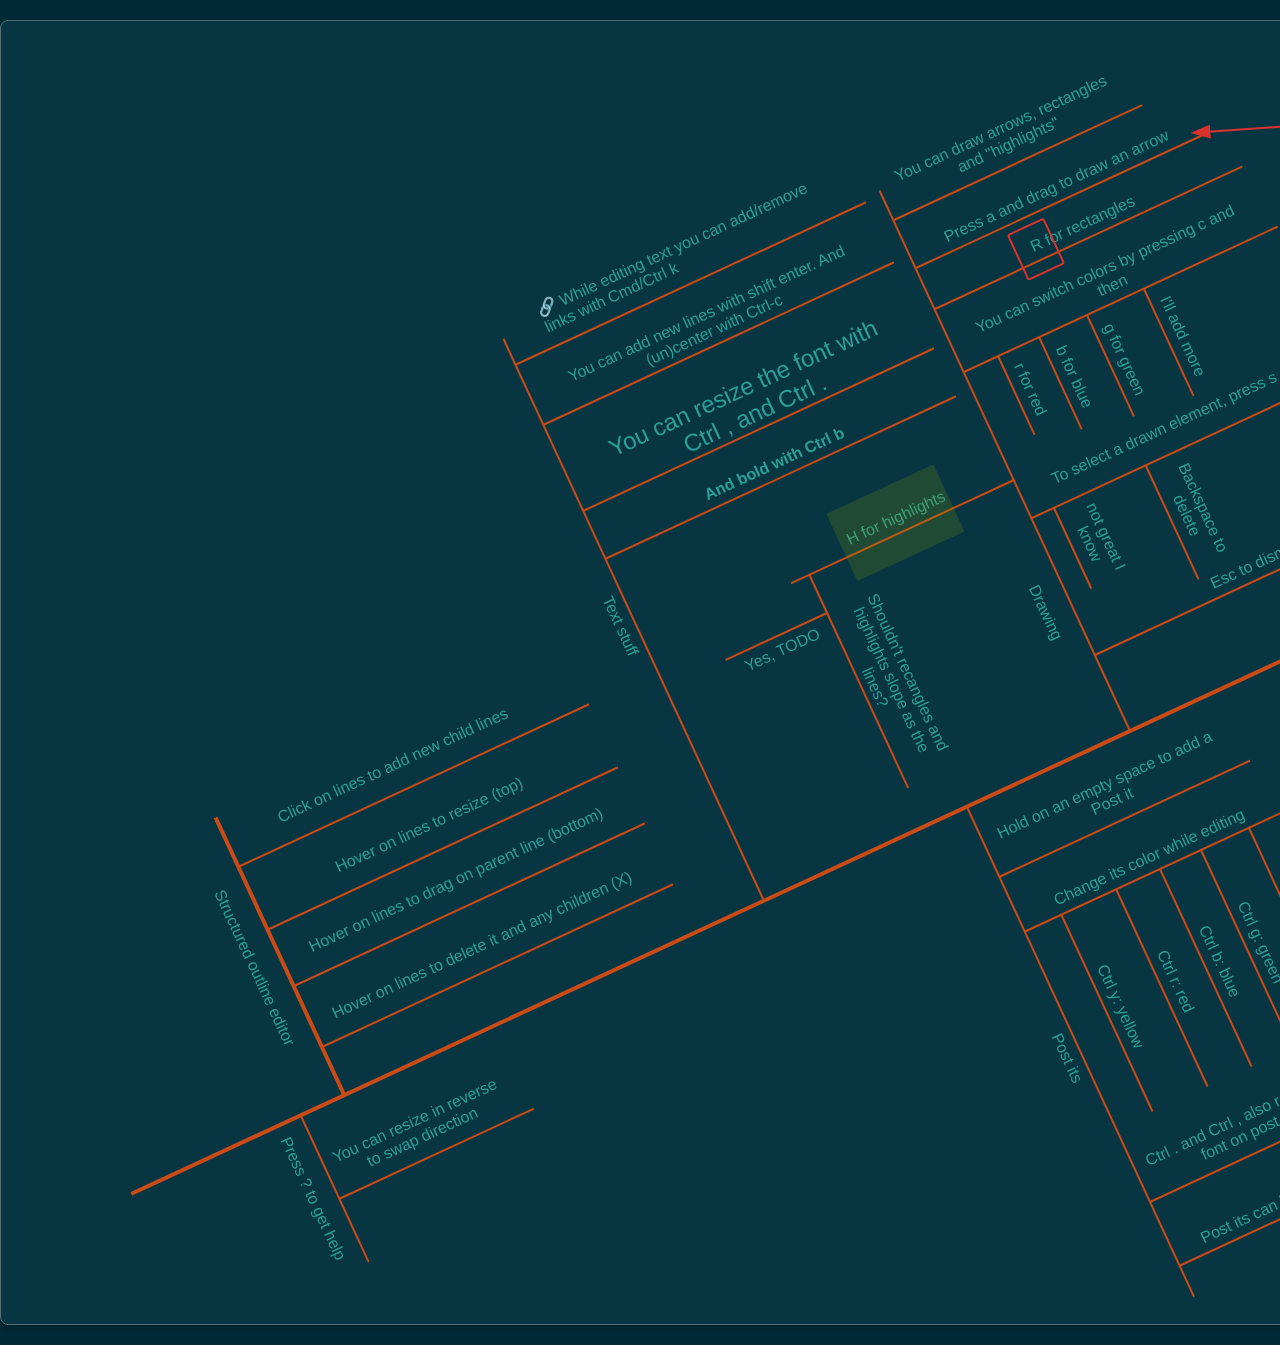
==== media/pinta-example-dark.html @ 70752588 "Fix export hopefully" ====
<!doctype html>
<html lang="en">
  <head>
    <meta charset="UTF-8" />
    <meta name="viewport" content="width=device-width, initial-scale=1.0" />
    <title>Pinta Diagram Export</title>
    <style>
      /* Embedded CSS from style.css */
      :root {
        --base03: #002b36;
        --base02: #073642;
        --base01: #586e75;
        --base00: #657b83;
        --base0: #839496;
        --base1: #93a1a1;

        --yellow: #b58900;
        --orange: #cb4b16;
        --red: #dc322f;
        --magenta: #d33682;
        --violet: #6c71c4;
        --blue: #268bd2;
        --cyan: #2aa198;
        --green: #859900;

        --postit-white-bg: #fdf6e3;
        --postit-white-text: #586e75;
        --postit-transp-bg: #99999922;
        --theme-main-background: var(--base03);
        --theme-editor-background: var(--base02);
        --theme-primary-text: var(--base1);
        --theme-secondary-text: var(--base01);
        --theme-border-color: var(--base01);

        --theme-schema-line-color: var(--orange);
        --theme-schema-text-color: var(--cyan);

        --theme-modal-background: var(--base02);
        --theme-modal-overlay-bg: rgba(0, 0, 0, 0.75);
        --theme-modal-text-primary: var(--base1);
        --theme-modal-text-secondary: var(--base0);
        --theme-modal-button-confirm-bg: var(--red);
        --theme-modal-button-confirm-text: var(--base03);
        --theme-modal-button-cancel-bg: var(--base01);
        --theme-modal-button-cancel-text: var(--base03);
        --theme-modal-button-cancel-hover-bg: var(--base00);

        --theme-postit-yellow-text: var(--base03);
        --theme-postit-red-text: var(--base03);
        --theme-postit-green-text: var(--base03);
        --theme-postit-blue-text: var(--base03);
        --theme-postit-white-text: var(--postit-white-text);
        --theme-postit-transp-text: var(--yellow);

        --theme-postit-yellow-drag-handle: var(--base02);
        --theme-postit-red-drag-handle: var(--base03);
        --theme-postit-green-drag-handle: var(--base02);
        --theme-postit-blue-drag-handle: var(--base03);
        --theme-postit-white-drag-handle: var(--base01);
      }

      body.light-theme {
        --theme-main-background: #999;
        --theme-editor-background: #aaa;
        --theme-primary-text: #1c1c1c;
        --theme-secondary-text: #4a4a4a;
        --theme-border-color: #c0c0c0;

        --theme-schema-line-color: #333;
        --theme-schema-text-color: #333;

        --theme-modal-background: #ffffff;
        --theme-modal-overlay-bg: rgba(50, 50, 50, 0.6);
        --theme-modal-text-primary: #1c1c1c;
        --theme-modal-text-secondary: #4a4a4a;

        --theme-modal-button-confirm-text: #ffffff;
        --theme-modal-button-cancel-bg: #e0e0e0;
        --theme-modal-button-cancel-text: #1c1c1c;
        --theme-modal-button-cancel-hover-bg: #d0d0d0;

        --theme-postit-yellow-text: #1c1c1c;
        --theme-postit-red-text: #ffffff;
        --theme-postit-green-text: #1c1c1c;
        --theme-postit-blue-text: #ffffff;
        --theme-postit-white-text: #1c1c1c;
        --theme-postit-transp-text: #1c1c1c;

        --theme-postit-yellow-drag-handle: var(--base01);
        --theme-postit-red-drag-handle: var(--postit-white-bg);
        --theme-postit-green-drag-handle: var(--base01);
        --theme-postit-blue-drag-handle: var(--postit-white-bg);
        --theme-postit-white-drag-handle: var(--base01);
      }

      body {
        margin: 0;
        font-family:
          "Inter",
          -apple-system,
          BlinkMacSystemFont,
          "Segoe UI",
          Roboto,
          Helvetica,
          Arial,
          sans-serif;
        background-color: var(--theme-main-background);
        color: var(--theme-primary-text);
        display: flex;
        flex-direction: column;
        justify-content: center;
        align-items: center;
        min-height: 100vh;

        user-select: none;
        -webkit-user-select: none;
        -moz-user-select: none;
        -ms-user-select: none;
      }

      #editor-container {
        aspect-ratio: 4 / 3;
        width: 98vw;
        max-height: 98vh;
        margin: auto;
        background-color: var(--theme-editor-background);
        border: 1px solid var(--theme-border-color);
        box-shadow: 0 4px 6px rgba(0, 0, 0, 0.2);
        position: relative;
        overflow: hidden;
        border-radius: 0.5rem;
      }
      #drawingCanvas {
        position: absolute;
        top: 0;
        left: 0;
        width: 100%;
        height: 100%;
        z-index: 100;
        pointer-events: none;
      }

      #drawingCanvas > * {
        pointer-events: all;
      }

      .line-element-group {
        position: absolute;
        transform-origin: 0 0;
        z-index: 10;
      }
      .line-visual {
        width: 100%;
        background-color: var(--theme-schema-line-color);
        position: absolute;
        top: 50%;
        transform: translateY(-50%);
        cursor: crosshair;
        border-radius: 2px;
        background-clip: padding-box;
        border-top: 0.5em solid transparent;
        border-bottom: 0.5em solid transparent;
      }
      .line-text {
        position: absolute;
        white-space: pre-wrap;
        color: var(--theme-schema-text-color);
        font-size: 16px;
        padding: 1px 2px;
        background-color: transparent;
        border: none;
        user-select: none;

        min-width: 10px;
        text-align: center;
      }
      .line-text[contenteditable="true"] {
        background-color: var(--theme-editor-background);
        border: 1px dashed var(--blue);
        color: var(--theme-primary-text);
        user-select: text;
        cursor: auto;
        outline: none;
      }

      .handle {
        position: absolute;
        width: 10px;
        height: 10px;
        border-radius: 50%;
        z-index: 15;
        display: none;
      }
      .resize-handle {
        background-color: var(--blue);
        cursor: ns-resize;
        left: 100%;
        top: 50%;
        transform: translate(-50%, -50%);
      }
      .root-drag-handle {
        background-color: var(--red);
        cursor: ew-resize;
        left: 0%;
        top: 50%;
        transform: translate(-50%, -50%);
      }
      .delete-handle {
        color: var(--red);
        background-color: transparent;
        font-size: 14px;
        line-height: 10px;
        text-align: center;
        font-family: monospace;
        font-weight: bold;
        cursor: pointer;
        left: 30%;
        top: 0px;
        width: auto;
        height: auto;
        padding: 0 2px;
        border-radius: 0;
        z-index: 100;
      }
      .line-element-group:hover .handle {
        display: flex;
        justify-content: center;
        align-items: center;
      }
      .handle.dragging {
        display: flex !important;
      }
      .resize-handle.dragging {
        background-color: #1a6a9e;
      }
      .root-drag-handle.dragging {
        background-color: #a71e1c;
      }
      .delete-handle:hover {
        color: #a71e1c;
      }

      .post-it {
        position: absolute;
        z-index: 500;
        padding: 20px 8px 8px 8px;
        border-radius: 3px;
        box-shadow: 2px 2px 5px rgba(0, 0, 0, 0.3);
        min-width: 100px;
        min-height: 50px;
        font-family: "Inter", sans-serif;
        font-size: 11px;
        color: var(--base1);
        word-wrap: break-word;
        overflow: hidden;
        cursor: default;
        touch-action: none;
        box-sizing: border-box;
        outline: none;
        display: flex;
        flex-direction: column;
      }
      .postit-drag-handle {
        position: absolute;
        top: 0px;
        left: 0px;
        width: calc(100% - 20px);
        height: 18px;
        cursor: grab;
        display: flex;
        align-items: center;
        padding-left: 5px;
        box-sizing: border-box;
        z-index: 502;
        font-size: 10px;
        color: var(--base00);
      }
      .postit-drag-handle:active {
        cursor: grabbing;
      }
      .postit-delete-button {
        position: absolute;
        top: 1px;
        right: 1px;
        width: 16px;
        height: 16px;
        line-height: 16px;
        font-size: 12px;
        z-index: 503;
        border-radius: 3px;
        background: rgba(0, 0, 0, 0);
        color: var(--red);
        border: none;
        cursor: pointer;
        text-align: center;
        opacity: 0.7;
      }
      .post-it:hover .postit-delete-button {
        opacity: 1;
      }
      .postit-delete-button:hover {
        background-color: rgba(220, 50, 50, 0.3);
      }
      .postit-content-area {
        flex-grow: 1;
        outline: none;
        cursor: text;
        white-space: pre-wrap;
        word-wrap: break-word;
        padding: 2px;
        overflow-y: auto;
        color: inherit;
      }
      .postit-content-area[contenteditable="true"] {
        border: none;
      }
      .postit-content-area a {
        color: var(--blue);
        text-decoration: underline;
      }
      .postit-content-area a:hover {
        color: var(--cyan);
      }
      .postit-color-yellow {
        background-color: var(--yellow);
        color: var(--base03);
      }
      .postit-color-red {
        background-color: var(--red);
        color: var(--base03);
      }
      .postit-color-green {
        background-color: var(--green);
        color: var(--base03);
      }
      .postit-color-blue {
        background-color: var(--blue);
        color: var(--base03);
      }
      .postit-color-white {
        background-color: var(--postit-white-bg);
        color: #333;
      }

      .postit-color-transp {
        background-color: var(--postit-transp-bg);
        backdrop-filter: blur(5px);
        color: var(--theme-postit-transp-text);
      }

      .postit-color-yellow .postit-drag-handle {
        color: var(--base02);
      }
      .postit-color-red .postit-drag-handle {
        color: var(--base03);
      }
      .postit-color-green .postit-drag-handle {
        color: var(--base02);
      }
      .postit-color-blue .postit-drag-handle {
        color: var(--base03);
      }
      .postit-color-white .postit-drag-handle {
        color: var(--base01);
      }

      .modal-overlay {
        position: fixed;
        top: 0;
        left: 0;
        width: 100%;
        height: 100%;
        background-color: var(--theme-modal-overlay-bg);
        display: none;
        justify-content: center;
        align-items: center;
        z-index: 1000;
      }
      .modal-content {
        background-color: var(--theme-modal-background);
        color: var(--theme-modal-text-secondary);
        padding: 25px;
        border-radius: 8px;
        border: 1px solid var(--theme-border-color);
        box-shadow: 0 5px 15px rgba(0, 0, 0, 0.5);
        width: 90%;
        max-width: 400px;
        text-align: center;
      }
      .modal-content h3 {
        margin-top: 0;
        font-size: 1.25rem;
        color: var(--theme-modal-text-primary);
      }
      .modal-content p {
        margin-bottom: 20px;
        color: var(--base0);
        font-size: 0.9rem;
      }
      .modal-buttons button {
        padding: 10px 15px;
        margin: 0 10px;
        border: none;
        border-radius: 5px;
        cursor: pointer;
        font-weight: 500;
      }
      .modal-confirm-button {
        background-color: var(--theme-modal-button-confirm-bg);
        color: var(--theme-modal-button-confirm-text);
      }
      .modal-confirm-button:hover {
        background-color: #a71e1c;
      }
      .modal-cancel-button {
        background-color: var(--theme-modal-button-cancel-bg);
        color: var(--theme-modal-button-cancel-text);
      }
      .modal-cancel-button:hover {
        background-color: var(--theme-modal-button-cancel-bg);
        color: var(--theme-modal-button-cancel-text);
      }

      @media print {
        body {
          background-color: white !important;
          color: black !important;
          padding-top: 0 !important;
        }
        #editor-container {
          width: 100% !important;
          height: auto !important;
          min-height: initial !important;
          border: none !important;
          box-shadow: none !important;
          background-color: white !important;
          overflow: visible !important;
        }
        .line-visual {
          background-color: black !important;
          -webkit-print-color-adjust: exact !important;
          color-adjust: exact !important;
        }
        .line-text {
          color: black !important;
          background-color: transparent !important;
          border: none !important;
          padding: 0 !important;
        }
        .handle,
        .delete-handle,
        .resize-handle,
        .root-drag-handle {
          display: none !important;
        }
        .modal-overlay {
          display: none !important;
        }

        #drawingCanvas * {
          stroke: black !important;
          fill-opacity: 0 !important;
          fill: none !important;
        }
        #drawingCanvas line[marker-end] {
          marker-end: url(#arrowhead-print) !important;
        }
        #drawingCanvas rect[fill]:not([fill="none"]) {
          fill: black !important;
          fill-opacity: 0.2 !important;
          -webkit-print-color-adjust: exact !important;
          color-adjust: exact !important;
        }

        .post-it {
          background-color: white !important;
          color: black !important;
          border: 1px solid #ccc !important;
          box-shadow: 2px 2px 5px grey !important;
          -webkit-print-color-adjust: exact !important;
          color-adjust: exact !important;
        }
        .postit-drag-handle,
        .postit-delete-button {
          display: none !important;
        }
        .postit-content-area[contenteditable="true"] {
          border: none;
        }
        .postit-content-area a {
          color: #0000ee !important;
          text-decoration: underline !important;
        }
      }

      #helpModalContent {
        text-align: left;
        max-height: 80vh;
        overflow-y: auto;
        padding-bottom: 60px;
        min-width: 80vw !important;
      }

      .help-sections-container {
        display: flex;
        flex-wrap: wrap;
        gap: 15px;
      }

      .help-section {
        flex: 1 1 300px;
      }

      .help-section h4 {
        margin-top: 0;
        margin-bottom: 0.5em;
      }

      .help-section ul {
        padding-left: 20px;
        margin-top: 0.25em;
        list-style-type: disc;
      }

      .help-section ul ul {
        list-style-type: circle;
        margin-top: 0.25em;
      }

      .help-section li {
        margin-bottom: 0.3em;
      }

      .help-section code {
        background-color: var(--theme-editor-background);
        padding: 0.1em 0.4em;
        border-radius: 3px;
        font-family: monospace;
        color: var(--theme-schema-text-color);
      }

      .modal-close-button {
        position: absolute;
        top: 10px;
        right: 15px;
        background: none;
        border: none;
        font-size: 1.8rem;
        color: var(--theme-secondary-text);
        cursor: pointer;
        padding: 5px;
        line-height: 1;
        z-index: 10;
      }

      .modal-close-button:hover {
        color: var(--theme-primary-text);
      }

      #helpModal .modal-buttons {
        position: absolute;
        bottom: 15px;
        left: 0;
        right: 0;
        padding-top: 15px;
        background-color: var(--theme-modal-background);
        border-top: 1px solid var(--theme-border-color);
      }

      /* Additional styles for static export if needed */
      body {
        margin: 0;
        font-family:
          "Inter",
          -apple-system,
          BlinkMacSystemFont,
          "Segoe UI",
          Roboto,
          Helvetica,
          Arial,
          sans-serif;
        background-color: var(--theme-main-background);
        color: var(--theme-primary-text);
        display: flex;
        justify-content: center;
        align-items: center;
        min-height: 100vh;
      }
      .postit-content-area a {
        color: var(--blue);
        text-decoration: underline;
      }
      .postit-content-area a:hover {
        color: var(--cyan);
      }
    </style>
  </head>
  <body class="">
    <div
      id="editor-container-export"
      style="
        position: relative;
        width: 2510.796875px;
        height: 1303.4375px;
        background-color: var(--theme-editor-background);
        border: 1px solid var(--theme-border-color);
        box-shadow: 0 4px 6px rgba(0, 0, 0, 0.2);
        overflow: hidden;
        border-radius: 0.5rem;
        margin: 20px auto; /* Center it on the page */
      "
    >
      <div
        class="line-element-group"
        style="
          left: 130.344px;
          top: 1173.09px;
          width: 2479.98px;
          transform: rotate(-24.864deg) scaleX(1);
          transform-origin: 0px 0px;
        "
      >
        <div
          class="line-visual"
          style="height: 4px; background-color: var(--theme-schema-line-color)"
        ></div>
        <div
          class="line-text"
          style="
            white-space: normal;
            max-width: 400px;
            width: 400px;
            left: 64.4818%;
            top: -29.4998px;
            transform: translateX(-50%) translateY(-50%) scaleX(1) rotate(0deg);
            font-size: 54px;
            font-weight: normal;
            text-align: center;
          "
        >
          Pinta 🪮
        </div>
      </div>
      <div
        class="line-element-group"
        style="
          left: 343.135px;
          top: 1074.48px;
          width: 306.246px;
          transform: rotate(-114.864deg) scaleX(1);
          transform-origin: 0px 0px;
        "
      >
        <div
          class="line-visual"
          style="
            height: 3.71852px;
            background-color: var(--theme-schema-line-color);
          "
        ></div>
        <div
          class="line-text"
          style="
            white-space: normal;
            max-width: 260.309px;
            width: 260.309px;
            left: 50%;
            top: -27.8889px;
            transform: translateX(-50%) translateY(-50%) scaleX(1)
              rotate(180deg);
            font-size: 16px;
            font-weight: normal;
            text-align: center;
          "
        >
          Structured outline editor
        </div>
      </div>
      <div
        class="line-element-group"
        style="
          left: 237.348px;
          top: 846.206px;
          width: 387.497px;
          transform: rotate(-24.864deg) scaleX(1);
          transform-origin: 0px 0px;
        "
      >
        <div
          class="line-visual"
          style="height: 2px; background-color: var(--theme-schema-line-color)"
        ></div>
        <div
          class="line-text"
          style="
            white-space: normal;
            max-width: 329.373px;
            width: 329.373px;
            left: 47.3003%;
            top: -27.1195px;
            transform: translateX(-50%) translateY(-50%) scaleX(1) rotate(0deg);
            font-size: 16px;
            font-weight: normal;
            text-align: center;
          "
        >
          Click on lines to add new child lines
        </div>
      </div>
      <div
        class="line-element-group"
        style="
          left: 266.265px;
          top: 908.606px;
          width: 387.497px;
          transform: rotate(-24.864deg) scaleX(1);
          transform-origin: 0px 0px;
        "
      >
        <div
          class="line-visual"
          style="height: 2px; background-color: var(--theme-schema-line-color)"
        ></div>
        <div
          class="line-text"
          style="
            white-space: normal;
            max-width: 329.373px;
            width: 329.373px;
            left: 49.3613%;
            top: -27.246px;
            transform: translateX(-50%) translateY(-50%) scaleX(1) rotate(0deg);
            font-size: 16px;
            font-weight: normal;
            text-align: center;
          "
        >
          Hover on lines to resize (top)
        </div>
      </div>
      <div
        class="line-element-group"
        style="
          left: 292.597px;
          top: 965.426px;
          width: 387.497px;
          transform: rotate(-24.864deg) scaleX(1);
          transform-origin: 0px 0px;
        "
      >
        <div
          class="line-visual"
          style="height: 2px; background-color: var(--theme-schema-line-color)"
        ></div>
        <div
          class="line-text"
          style="
            white-space: normal;
            max-width: 329.373px;
            width: 329.373px;
            left: 49.4417%;
            top: -28.3458px;
            transform: translateX(-50%) translateY(-50%) scaleX(1) rotate(0deg);
            font-size: 16px;
            font-weight: normal;
            text-align: center;
          "
        >
          Hover on lines to drag on parent line (bottom)
        </div>
      </div>
      <div
        class="line-element-group"
        style="
          left: 320.681px;
          top: 1026.03px;
          width: 387.497px;
          transform: rotate(-24.864deg) scaleX(1);
          transform-origin: 0px 0px;
        "
      >
        <div
          class="line-visual"
          style="height: 2px; background-color: var(--theme-schema-line-color)"
        ></div>
        <div
          class="line-text"
          style="
            white-space: normal;
            max-width: 329.373px;
            width: 329.373px;
            left: 48.5374%;
            top: -24.825px;
            transform: translateX(-50%) translateY(-50%) scaleX(1) rotate(0deg);
            font-size: 16px;
            font-weight: normal;
            text-align: center;
          "
        >
          Hover on lines to delete it and any children (X)
        </div>
      </div>
      <div
        class="line-element-group"
        style="
          left: 762.643px;
          top: 880.072px;
          width: 619.996px;
          transform: rotate(-114.864deg) scaleX(1);
          transform-origin: 0px 0px;
        "
      >
        <div
          class="line-visual"
          style="height: 2px; background-color: var(--theme-schema-line-color)"
        ></div>
        <div
          class="line-text"
          style="
            white-space: normal;
            max-width: 400px;
            width: 400px;
            left: 50%;
            top: -15px;
            transform: translateX(-50%) translateY(-50%) scaleX(1)
              rotate(180deg);
            font-size: 16px;
            font-weight: normal;
            text-align: center;
          "
        >
          Text stuff
        </div>
      </div>
      <div
        class="line-element-group"
        style="
          left: 514.347px;
          top: 344.283px;
          width: 387.497px;
          transform: rotate(-24.864deg) scaleX(1);
          transform-origin: 0px 0px;
        "
      >
        <div
          class="line-visual"
          style="height: 2px; background-color: var(--theme-schema-line-color)"
        ></div>
        <div
          class="line-text"
          style="
            white-space: normal;
            max-width: 329.373px;
            width: 329.373px;
            left: 53.7178%;
            top: -29.9661px;
            transform: translateX(-50%) translateY(-50%) scaleX(1) rotate(0deg);
            font-size: 16px;
            font-weight: normal;
            text-align: left;
          "
        >
          <a
            href="https://mostlymaths.net/"
            target="_blank"
            style="text-decoration: none; color: inherit"
            >🔗 While editing text you can add/remove links with Cmd/Ctrl k</a
          >
        </div>
      </div>
      <div
        class="line-element-group"
        style="
          left: 542.097px;
          top: 404.165px;
          width: 387.497px;
          transform: rotate(-24.864deg) scaleX(1);
          transform-origin: 0px 0px;
        "
      >
        <div
          class="line-visual"
          style="height: 2px; background-color: var(--theme-schema-line-color)"
        ></div>
        <div
          class="line-text"
          style="
            white-space: normal;
            max-width: 329.373px;
            width: 329.373px;
            left: 50.3869%;
            top: -23.4282px;
            transform: translateX(-50%) translateY(-50%) scaleX(1) rotate(0deg);
            font-size: 16px;
            font-weight: normal;
            text-align: center;
          "
        >
          You can add new lines with shift enter. And (un)center with Ctrl-c
        </div>
      </div>
      <div
        class="line-element-group"
        style="
          left: 581.7px;
          top: 489.621px;
          width: 387.497px;
          transform: rotate(-24.864deg) scaleX(1);
          transform-origin: 0px 0px;
        "
      >
        <div
          class="line-visual"
          style="height: 2px; background-color: var(--theme-schema-line-color)"
        ></div>
        <div
          class="line-text"
          style="
            white-space: normal;
            max-width: 329.373px;
            width: 329.373px;
            left: 50.8453%;
            top: -30px;
            transform: translateX(-50%) translateY(-50%) scaleX(1) rotate(0deg);
            font-size: 24px;
            font-weight: normal;
            text-align: center;
          "
        >
          You can resize the font with Ctrl , and Ctrl .
        </div>
      </div>
      <div
        class="line-element-group"
        style="
          left: 604.294px;
          top: 538.377px;
          width: 387.497px;
          transform: rotate(-24.864deg) scaleX(1);
          transform-origin: 0px 0px;
        "
      >
        <div
          class="line-visual"
          style="height: 2px; background-color: var(--theme-schema-line-color)"
        ></div>
        <div
          class="line-text"
          style="
            white-space: normal;
            max-width: 329.373px;
            width: 329.373px;
            left: 50%;
            top: -15px;
            transform: translateX(-50%) translateY(-50%) scaleX(1) rotate(0deg);
            font-size: 16px;
            font-weight: bold;
            text-align: center;
          "
        >
          And bold with Ctrl b
        </div>
      </div>
      <div
        class="line-element-group"
        style="
          left: 299.859px;
          top: 1094.54px;
          width: 161.31px;
          transform: rotate(-114.864deg) scaleX(-1);
          transform-origin: 0px 0px;
        "
      >
        <div
          class="line-visual"
          style="height: 2px; background-color: var(--theme-schema-line-color)"
        ></div>
        <div
          class="line-text"
          style="
            white-space: normal;
            max-width: 137.113px;
            width: 137.113px;
            left: 49.388%;
            top: -24.0142px;
            transform: translateX(-50%) translateY(-50%) scaleX(-1)
              rotate(180deg);
            font-size: 16px;
            font-weight: normal;
            text-align: center;
          "
        >
          Press ? to get help
        </div>
      </div>
      <div
        class="line-element-group"
        style="
          left: 338.407px;
          top: 1177.72px;
          width: 214.802px;
          transform: rotate(-24.864deg) scaleX(1);
          transform-origin: 0px 0px;
        "
      >
        <div
          class="line-visual"
          style="height: 2px; background-color: var(--theme-schema-line-color)"
        ></div>
        <div
          class="line-text"
          style="
            white-space: normal;
            max-width: 182.582px;
            width: 182.582px;
            left: 47.3215%;
            top: -30px;
            transform: translateX(-50%) translateY(-50%) scaleX(1) rotate(0deg);
            font-size: 16px;
            font-weight: normal;
            text-align: center;
          "
        >
          You can resize in reverse to swap direction
        </div>
      </div>
      <div
        class="line-element-group"
        style="
          left: 965.555px;
          top: 786.039px;
          width: 539.842px;
          transform: rotate(-114.864deg) scaleX(-1);
          transform-origin: 0px 0px;
        "
      >
        <div
          class="line-visual"
          style="height: 2px; background-color: var(--theme-schema-line-color)"
        ></div>
        <div
          class="line-text"
          style="
            white-space: normal;
            max-width: 400px;
            width: 400px;
            left: 50%;
            top: -15px;
            transform: translateX(-50%) translateY(-50%) scaleX(-1)
              rotate(180deg);
            font-size: 16px;
            font-weight: normal;
            text-align: center;
          "
        >
          Post its
        </div>
      </div>
      <div
        class="line-element-group"
        style="
          left: 997.944px;
          top: 855.931px;
          width: 276.946px;
          transform: rotate(-24.864deg) scaleX(1);
          transform-origin: 0px 0px;
        "
      >
        <div
          class="line-visual"
          style="height: 2px; background-color: var(--theme-schema-line-color)"
        ></div>
        <div
          class="line-text"
          style="
            white-space: normal;
            max-width: 235.404px;
            width: 235.404px;
            left: 48.6073%;
            top: -29.7303px;
            transform: translateX(-50%) translateY(-50%) scaleX(1) rotate(0deg);
            font-size: 16px;
            font-weight: normal;
            text-align: center;
          "
        >
          Hold on an empty space to add a Post it
        </div>
      </div>
      <div
        class="line-element-group"
        style="
          left: 1023.28px;
          top: 910.61px;
          width: 290.301px;
          transform: rotate(-24.864deg) scaleX(1);
          transform-origin: 0px 0px;
        "
      >
        <div
          class="line-visual"
          style="height: 2px; background-color: var(--theme-schema-line-color)"
        ></div>
        <div
          class="line-text"
          style="
            white-space: normal;
            max-width: 246.756px;
            width: 246.756px;
            left: 50%;
            top: -15px;
            transform: translateX(-50%) translateY(-50%) scaleX(1) rotate(0deg);
            font-size: 16px;
            font-weight: normal;
            text-align: center;
          "
        >
          Change its color while editing
        </div>
      </div>
      <div
        class="line-element-group"
        style="
          left: 1060.35px;
          top: 893.434px;
          width: 217.726px;
          transform: rotate(65.136deg) scaleX(1);
          transform-origin: 0px 0px;
        "
      >
        <div
          class="line-visual"
          style="height: 2px; background-color: var(--theme-schema-line-color)"
        ></div>
        <div
          class="line-text"
          style="
            white-space: normal;
            max-width: 185.067px;
            width: 185.067px;
            left: 50%;
            top: -15px;
            transform: translateX(-50%) translateY(-50%) scaleX(1) rotate(0deg);
            font-size: 16px;
            font-weight: normal;
            text-align: center;
          "
        >
          Ctrl y: yellow
        </div>
      </div>
      <div
        class="line-element-group"
        style="
          left: 1114.78px;
          top: 868.209px;
          width: 217.726px;
          transform: rotate(65.136deg) scaleX(1);
          transform-origin: 0px 0px;
        "
      >
        <div
          class="line-visual"
          style="height: 2px; background-color: var(--theme-schema-line-color)"
        ></div>
        <div
          class="line-text"
          style="
            white-space: normal;
            max-width: 185.067px;
            width: 185.067px;
            left: 50%;
            top: -15px;
            transform: translateX(-50%) translateY(-50%) scaleX(1) rotate(0deg);
            font-size: 16px;
            font-weight: normal;
            text-align: center;
          "
        >
          Ctrl r: red
        </div>
      </div>
      <div
        class="line-element-group"
        style="
          left: 1158.57px;
          top: 847.915px;
          width: 217.726px;
          transform: rotate(65.136deg) scaleX(1);
          transform-origin: 0px 0px;
        "
      >
        <div
          class="line-visual"
          style="height: 2px; background-color: var(--theme-schema-line-color)"
        ></div>
        <div
          class="line-text"
          style="
            white-space: normal;
            max-width: 185.067px;
            width: 185.067px;
            left: 50%;
            top: -15px;
            transform: translateX(-50%) translateY(-50%) scaleX(1) rotate(0deg);
            font-size: 16px;
            font-weight: normal;
            text-align: center;
          "
        >
          Ctrl b: blue
        </div>
      </div>
      <div
        class="line-element-group"
        style="
          left: 1200.32px;
          top: 828.568px;
          width: 217.726px;
          transform: rotate(65.136deg) scaleX(1);
          transform-origin: 0px 0px;
        "
      >
        <div
          class="line-visual"
          style="height: 2px; background-color: var(--theme-schema-line-color)"
        ></div>
        <div
          class="line-text"
          style="
            white-space: normal;
            max-width: 185.067px;
            width: 185.067px;
            left: 50%;
            top: -15px;
            transform: translateX(-50%) translateY(-50%) scaleX(1) rotate(0deg);
            font-size: 16px;
            font-weight: normal;
            text-align: center;
          "
        >
          Ctrl g: green
        </div>
      </div>
      <div
        class="line-element-group"
        style="
          left: 1247.92px;
          top: 806.509px;
          width: 217.726px;
          transform: rotate(65.136deg) scaleX(1);
          transform-origin: 0px 0px;
        "
      >
        <div
          class="line-visual"
          style="height: 2px; background-color: var(--theme-schema-line-color)"
        ></div>
        <div
          class="line-text"
          style="
            white-space: normal;
            max-width: 185.067px;
            width: 185.067px;
            left: 50%;
            top: -15px;
            transform: translateX(-50%) translateY(-50%) scaleX(1) rotate(0deg);
            font-size: 16px;
            font-weight: normal;
            text-align: center;
          "
        >
          Ctrl t: translucent
        </div>
      </div>
      <div
        class="line-element-group"
        style="
          left: 1148.5px;
          top: 1180.81px;
          width: 252.436px;
          transform: rotate(-24.864deg) scaleX(1);
          transform-origin: 0px 0px;
        "
      >
        <div
          class="line-visual"
          style="height: 2px; background-color: var(--theme-schema-line-color)"
        ></div>
        <div
          class="line-text"
          style="
            white-space: normal;
            max-width: 214.571px;
            width: 214.571px;
            left: 47.1123%;
            top: -28.7572px;
            transform: translateX(-50%) translateY(-50%) scaleX(1) rotate(0deg);
            font-size: 16px;
            font-weight: normal;
            text-align: center;
          "
        >
          Ctrl . and Ctrl , also resize the font on post its
        </div>
      </div>
      <div
        class="line-element-group"
        style="
          left: 1178.18px;
          top: 1244.85px;
          width: 231.934px;
          transform: rotate(-24.864deg) scaleX(1);
          transform-origin: 0px 0px;
        "
      >
        <div
          class="line-visual"
          style="height: 2px; background-color: var(--theme-schema-line-color)"
        ></div>
        <div
          class="line-text"
          style="
            white-space: normal;
            max-width: 197.144px;
            width: 197.144px;
            left: 50%;
            top: -15px;
            transform: translateX(-50%) translateY(-50%) scaleX(1) rotate(0deg);
            font-size: 16px;
            font-weight: normal;
            text-align: center;
          "
        >
          Post its can be dragged
        </div>
      </div>
      <div
        class="line-element-group"
        style="
          left: 1129.49px;
          top: 710.066px;
          width: 596.309px;
          transform: rotate(-114.864deg) scaleX(1);
          transform-origin: 0px 0px;
        "
      >
        <div
          class="line-visual"
          style="height: 2px; background-color: var(--theme-schema-line-color)"
        ></div>
        <div
          class="line-text"
          style="
            white-space: normal;
            max-width: 400px;
            width: 400px;
            left: 23.9147%;
            top: -27.3639px;
            transform: translateX(-50%) translateY(-50%) scaleX(1)
              rotate(180deg);
            font-size: 16px;
            font-weight: normal;
            text-align: center;
          "
        >
          Drawing
        </div>
      </div>
      <div
        class="line-element-group"
        style="
          left: 892.642px;
          top: 198.973px;
          width: 273.572px;
          transform: rotate(-24.864deg) scaleX(1);
          transform-origin: 0px 0px;
        "
      >
        <div
          class="line-visual"
          style="height: 2px; background-color: var(--theme-schema-line-color)"
        ></div>
        <div
          class="line-text"
          style="
            white-space: normal;
            max-width: 232.536px;
            width: 232.536px;
            left: 49.4724%;
            top: -28.9347px;
            transform: translateX(-50%) translateY(-50%) scaleX(1) rotate(0deg);
            font-size: 16px;
            font-weight: normal;
            text-align: center;
          "
        >
          You can draw arrows, rectangles and &quot;highlights&quot;
        </div>
      </div>
      <div
        class="line-element-group"
        style="
          left: 915.054px;
          top: 247.334px;
          width: 323.881px;
          transform: rotate(-24.864deg) scaleX(1);
          transform-origin: 0px 0px;
        "
      >
        <div
          class="line-visual"
          style="height: 2px; background-color: var(--theme-schema-line-color)"
        ></div>
        <div
          class="line-text"
          style="
            white-space: normal;
            max-width: 275.299px;
            width: 275.299px;
            left: 50%;
            top: -15px;
            transform: translateX(-50%) translateY(-50%) scaleX(1) rotate(0deg);
            font-size: 16px;
            font-weight: normal;
            text-align: center;
          "
        >
          Press a and drag to draw an arrow
        </div>
      </div>
      <div
        class="line-element-group"
        style="
          left: 933.909px;
          top: 288.021px;
          width: 339.222px;
          transform: rotate(-24.864deg) scaleX(1);
          transform-origin: 0px 0px;
        "
      >
        <div
          class="line-visual"
          style="height: 2px; background-color: var(--theme-schema-line-color)"
        ></div>
        <div
          class="line-text"
          style="
            white-space: normal;
            max-width: 288.338px;
            width: 288.338px;
            left: 50%;
            top: -15px;
            transform: translateX(-50%) translateY(-50%) scaleX(1) rotate(0deg);
            font-size: 16px;
            font-weight: normal;
            text-align: center;
          "
        >
          R for rectangles
        </div>
      </div>
      <div
        class="line-element-group"
        style="
          left: 963.115px;
          top: 351.044px;
          width: 345.639px;
          transform: rotate(-24.864deg) scaleX(1);
          transform-origin: 0px 0px;
        "
      >
        <div
          class="line-visual"
          style="height: 2px; background-color: var(--theme-schema-line-color)"
        ></div>
        <div
          class="line-text"
          style="
            white-space: normal;
            max-width: 293.793px;
            width: 293.793px;
            left: 49.5131%;
            top: -24.5326px;
            transform: translateX(-50%) translateY(-50%) scaleX(1) rotate(0deg);
            font-size: 16px;
            font-weight: normal;
            text-align: center;
          "
        >
          You can switch colors by pressing c and then
        </div>
      </div>
      <div
        class="line-element-group"
        style="
          left: 996.807px;
          top: 335.43px;
          width: 87.3146px;
          transform: rotate(65.136deg) scaleX(1);
          transform-origin: 0px 0px;
        "
      >
        <div
          class="line-visual"
          style="height: 2px; background-color: var(--theme-schema-line-color)"
        ></div>
        <div
          class="line-text"
          style="
            white-space: normal;
            max-width: 74.2174px;
            width: 74.2174px;
            left: 50%;
            top: -15px;
            transform: translateX(-50%) translateY(-50%) scaleX(1) rotate(0deg);
            font-size: 16px;
            font-weight: normal;
            text-align: center;
          "
        >
          r for red
        </div>
      </div>
      <div
        class="line-element-group"
        style="
          left: 1038.19px;
          top: 316.253px;
          width: 102.13px;
          transform: rotate(65.136deg) scaleX(1);
          transform-origin: 0px 0px;
        "
      >
        <div
          class="line-visual"
          style="height: 2px; background-color: var(--theme-schema-line-color)"
        ></div>
        <div
          class="line-text"
          style="
            white-space: normal;
            max-width: 86.8107px;
            width: 86.8107px;
            left: 50%;
            top: -15px;
            transform: translateX(-50%) translateY(-50%) scaleX(1) rotate(0deg);
            font-size: 16px;
            font-weight: normal;
            text-align: center;
          "
        >
          b for blue
        </div>
      </div>
      <div
        class="line-element-group"
        style="
          left: 1085.77px;
          top: 294.201px;
          width: 111.977px;
          transform: rotate(65.136deg) scaleX(1);
          transform-origin: 0px 0px;
        "
      >
        <div
          class="line-visual"
          style="height: 2px; background-color: var(--theme-schema-line-color)"
        ></div>
        <div
          class="line-text"
          style="
            white-space: normal;
            max-width: 95.1804px;
            width: 95.1804px;
            left: 50%;
            top: -15px;
            transform: translateX(-50%) translateY(-50%) scaleX(1) rotate(0deg);
            font-size: 16px;
            font-weight: normal;
            text-align: center;
          "
        >
          g for green
        </div>
      </div>
      <div
        class="line-element-group"
        style="
          left: 1142.86px;
          top: 267.747px;
          width: 118.313px;
          transform: rotate(65.136deg) scaleX(1);
          transform-origin: 0px 0px;
        "
      >
        <div
          class="line-visual"
          style="height: 2px; background-color: var(--theme-schema-line-color)"
        ></div>
        <div
          class="line-text"
          style="
            white-space: normal;
            max-width: 100.566px;
            width: 100.566px;
            left: 50%;
            top: -15px;
            transform: translateX(-50%) translateY(-50%) scaleX(1) rotate(0deg);
            font-size: 16px;
            font-weight: normal;
            text-align: center;
          "
        >
          I&#039;ll add more
        </div>
      </div>
      <div
        class="line-element-group"
        style="
          left: 1030.97px;
          top: 497.46px;
          width: 392.629px;
          transform: rotate(-24.864deg) scaleX(1);
          transform-origin: 0px 0px;
        "
      >
        <div
          class="line-visual"
          style="height: 2px; background-color: var(--theme-schema-line-color)"
        ></div>
        <div
          class="line-text"
          style="
            white-space: normal;
            max-width: 333.735px;
            width: 333.735px;
            left: 48.6625%;
            top: -26.2251px;
            transform: translateX(-50%) translateY(-50%) scaleX(1) rotate(0deg);
            font-size: 16px;
            font-weight: normal;
            text-align: center;
          "
        >
          To select a drawn element, press s and click
        </div>
      </div>
      <div
        class="line-element-group"
        style="
          left: 1053.3px;
          top: 487.112px;
          width: 89.347px;
          transform: rotate(65.136deg) scaleX(1);
          transform-origin: 0px 0px;
        "
      >
        <div
          class="line-visual"
          style="height: 2px; background-color: var(--theme-schema-line-color)"
        ></div>
        <div
          class="line-text"
          style="
            white-space: normal;
            max-width: 75.945px;
            width: 75.945px;
            left: 53.2238%;
            top: -26.3628px;
            transform: translateX(-50%) translateY(-50%) scaleX(1) rotate(0deg);
            font-size: 16px;
            font-weight: normal;
            text-align: center;
          "
        >
          not great I know
        </div>
      </div>
      <div
        class="line-element-group"
        style="
          left: 1144.53px;
          top: 444.832px;
          width: 125.244px;
          transform: rotate(65.136deg) scaleX(1);
          transform-origin: 0px 0px;
        "
      >
        <div
          class="line-visual"
          style="height: 2px; background-color: var(--theme-schema-line-color)"
        ></div>
        <div
          class="line-text"
          style="
            white-space: normal;
            max-width: 106.457px;
            width: 106.457px;
            left: 49.3592%;
            top: -25.0761px;
            transform: translateX(-50%) translateY(-50%) scaleX(1) rotate(0deg);
            font-size: 16px;
            font-weight: normal;
            text-align: center;
          "
        >
          Backspace to delete
        </div>
      </div>
      <div
        class="line-element-group"
        style="
          left: 1094.37px;
          top: 634.264px;
          width: 372.693px;
          transform: rotate(-24.864deg) scaleX(1);
          transform-origin: 0px 0px;
        "
      >
        <div
          class="line-visual"
          style="height: 2px; background-color: var(--theme-schema-line-color)"
        ></div>
        <div
          class="line-text"
          style="
            white-space: normal;
            max-width: 316.789px;
            width: 316.789px;
            left: 50%;
            top: -15px;
            transform: translateX(-50%) translateY(-50%) scaleX(1) rotate(0deg);
            font-size: 16px;
            font-weight: normal;
            text-align: center;
          "
        >
          Esc to dismiss
        </div>
      </div>
      <div
        class="line-element-group"
        style="
          left: 1452.53px;
          top: 560.362px;
          width: 534.367px;
          transform: rotate(-114.864deg) scaleX(-1);
          transform-origin: 0px 0px;
        "
      >
        <div
          class="line-visual"
          style="height: 2px; background-color: var(--theme-schema-line-color)"
        ></div>
        <div
          class="line-text"
          style="
            white-space: normal;
            max-width: 400px;
            width: 400px;
            left: 50%;
            top: -15px;
            transform: translateX(-50%) translateY(-50%) scaleX(-1)
              rotate(180deg);
            font-size: 16px;
            font-weight: normal;
            text-align: center;
          "
        >
          File handling
        </div>
      </div>
      <div
        class="line-element-group"
        style="
          left: 1478.89px;
          top: 617.232px;
          width: 327.068px;
          transform: rotate(-24.864deg) scaleX(1);
          transform-origin: 0px 0px;
        "
      >
        <div
          class="line-visual"
          style="height: 2px; background-color: var(--theme-schema-line-color)"
        ></div>
        <div
          class="line-text"
          style="
            white-space: normal;
            max-width: 278.008px;
            width: 278.008px;
            left: 50%;
            top: -15px;
            transform: translateX(-50%) translateY(-50%) scaleX(1) rotate(0deg);
            font-size: 16px;
            font-weight: normal;
            text-align: center;
          "
        >
          Saves as .pnt
        </div>
      </div>
      <div
        class="line-element-group"
        style="
          left: 1524.33px;
          top: 596.175px;
          width: 151.595px;
          transform: rotate(65.136deg) scaleX(1);
          transform-origin: 0px 0px;
        "
      >
        <div
          class="line-visual"
          style="height: 2px; background-color: var(--theme-schema-line-color)"
        ></div>
        <div
          class="line-text"
          style="
            white-space: normal;
            max-width: 128.856px;
            width: 128.856px;
            left: 50%;
            top: -15px;
            transform: translateX(-50%) translateY(-50%) scaleX(1) rotate(0deg);
            font-size: 16px;
            font-weight: normal;
            text-align: center;
          "
        >
          It&#039;s just JSON
        </div>
      </div>
      <div
        class="line-element-group"
        style="
          left: 1585.99px;
          top: 567.6px;
          width: 230.014px;
          transform: rotate(65.136deg) scaleX(1);
          transform-origin: 0px 0px;
        "
      >
        <div
          class="line-visual"
          style="height: 2px; background-color: var(--theme-schema-line-color)"
        ></div>
        <div
          class="line-text"
          style="
            white-space: normal;
            max-width: 195.512px;
            width: 195.512px;
            left: 59.0495%;
            top: -15.8244px;
            transform: translateX(-50%) translateY(-50%) scaleX(1) rotate(0deg);
            font-size: 16px;
            font-weight: normal;
            text-align: center;
          "
        >
          Saving is proportional
        </div>
      </div>
      <div
        class="line-element-group"
        style="
          left: 1605.41px;
          top: 609.525px;
          width: 411.724px;
          transform: rotate(155.136deg) scaleX(-1);
          transform-origin: 0px 0px;
        "
      >
        <div
          class="line-visual"
          style="height: 2px; background-color: var(--theme-schema-line-color)"
        ></div>
        <div
          class="line-text"
          style="
            white-space: normal;
            max-width: 349.965px;
            width: 349.965px;
            left: 50.05%;
            top: -18.3708px;
            transform: translateX(-50%) translateY(-50%) scaleX(-1)
              rotate(180deg);
            font-size: 16px;
            font-weight: normal;
            text-align: center;
          "
        >
          So should look good in different screens…
        </div>
      </div>
      <div
        class="line-element-group"
        style="
          left: 1606.14px;
          top: 891.828px;
          width: 359.768px;
          transform: rotate(-24.864deg) scaleX(1);
          transform-origin: 0px 0px;
        "
      >
        <div
          class="line-visual"
          style="height: 2px; background-color: var(--theme-schema-line-color)"
        ></div>
        <div
          class="line-text"
          style="
            white-space: normal;
            max-width: 305.803px;
            width: 305.803px;
            left: 49.0171%;
            top: -23.3119px;
            transform: translateX(-50%) translateY(-50%) scaleX(1) rotate(0deg);
            font-size: 16px;
            font-weight: normal;
            text-align: center;
          "
        >
          Remembers last saved and saves to the opened one
        </div>
      </div>
      <div
        class="line-element-group"
        style="
          left: 1637.84px;
          top: 960.235px;
          width: 358.75px;
          transform: rotate(-24.864deg) scaleX(1);
          transform-origin: 0px 0px;
        "
      >
        <div
          class="line-visual"
          style="height: 2px; background-color: var(--theme-schema-line-color)"
        ></div>
        <div
          class="line-text"
          style="
            white-space: normal;
            max-width: 304.937px;
            width: 304.937px;
            left: 49.4143%;
            top: -30px;
            transform: translateX(-50%) translateY(-50%) scaleX(1) rotate(0deg);
            font-size: 16px;
            font-weight: normal;
            text-align: center;
          "
        >
          Should be able to open .pnt when installed as a Progressive Web App
        </div>
      </div>
      <div
        class="line-element-group"
        style="
          left: 1669.32px;
          top: 1028.15px;
          width: 356.502px;
          transform: rotate(-24.864deg) scaleX(1);
          transform-origin: 0px 0px;
        "
      >
        <div
          class="line-visual"
          style="height: 2px; background-color: var(--theme-schema-line-color)"
        ></div>
        <div
          class="line-text"
          style="
            white-space: normal;
            max-width: 303.027px;
            width: 303.027px;
            left: 50.0844%;
            top: -26.2868px;
            transform: translateX(-50%) translateY(-50%) scaleX(1) rotate(0deg);
            font-size: 16px;
            font-weight: normal;
            text-align: center;
          "
        >
          Cmd/Ctrl e to export a standalone .html (fixed proportions)
        </div>
      </div>
      <div
        class="line-element-group"
        style="
          left: 1867.51px;
          top: 368.055px;
          width: 263.309px;
          transform: rotate(-114.864deg) scaleX(1);
          transform-origin: 0px 0px;
        "
      >
        <div
          class="line-visual"
          style="height: 2px; background-color: var(--theme-schema-line-color)"
        ></div>
        <div
          class="line-text"
          style="
            white-space: normal;
            max-width: 223.813px;
            width: 223.813px;
            left: 50%;
            top: -15px;
            transform: translateX(-50%) translateY(-50%) scaleX(1)
              rotate(180deg);
            font-size: 16px;
            font-weight: normal;
            text-align: center;
          "
        >
          Almost forgot…
        </div>
      </div>
      <div
        class="line-element-group"
        style="
          left: 1771.8px;
          top: 161.536px;
          width: 244.939px;
          transform: rotate(-24.864deg) scaleX(1);
          transform-origin: 0px 0px;
        "
      >
        <div
          class="line-visual"
          style="height: 2px; background-color: var(--theme-schema-line-color)"
        ></div>
        <div
          class="line-text"
          style="
            white-space: normal;
            max-width: 208.198px;
            width: 208.198px;
            left: 51.6383%;
            top: -26.0563px;
            transform: translateX(-50%) translateY(-50%) scaleX(1) rotate(0deg);
            font-size: 16px;
            font-weight: normal;
            text-align: center;
          "
        >
          Press q to switch to a light theme (and back)
        </div>
      </div>
      <div
        class="line-element-group"
        style="
          left: 1012.93px;
          top: 458.547px;
          width: 245.595px;
          transform: rotate(-24.864deg) scaleX(-1);
          transform-origin: 0px 0px;
        "
      >
        <div
          class="line-visual"
          style="height: 2px; background-color: var(--theme-schema-line-color)"
        ></div>
        <div
          class="line-text"
          style="
            white-space: normal;
            max-width: 208.756px;
            width: 208.756px;
            left: 50%;
            top: -15px;
            transform: translateX(-50%) translateY(-50%) scaleX(-1) rotate(0deg);
            font-size: 16px;
            font-weight: normal;
            text-align: center;
          "
        >
          H for highlights
        </div>
      </div>
      <div
        class="line-element-group"
        style="
          left: 808.318px;
          top: 553.371px;
          width: 235.995px;
          transform: rotate(65.136deg) scaleX(1);
          transform-origin: 0px 0px;
        "
      >
        <div
          class="line-visual"
          style="height: 2px; background-color: var(--theme-schema-line-color)"
        ></div>
        <div
          class="line-text"
          style="
            white-space: normal;
            max-width: 200.596px;
            width: 200.596px;
            left: 55.3822%;
            top: -29.9124px;
            transform: translateX(-50%) translateY(-50%) scaleX(1) rotate(0deg);
            font-size: 16px;
            font-weight: normal;
            text-align: center;
          "
        >
          Shouldn&#039;t recangles and highlights slope as the lines?
        </div>
      </div>
      <div
        class="line-element-group"
        style="
          left: 826.378px;
          top: 592.342px;
          width: 112.154px;
          transform: rotate(155.136deg) scaleX(1);
          transform-origin: 0px 0px;
        "
      >
        <div
          class="line-visual"
          style="height: 2px; background-color: var(--theme-schema-line-color)"
        ></div>
        <div
          class="line-text"
          style="
            white-space: normal;
            max-width: 95.3312px;
            width: 95.3312px;
            left: 50%;
            top: -15px;
            transform: translateX(-50%) translateY(-50%) scaleX(1)
              rotate(180deg);
            font-size: 16px;
            font-weight: normal;
            text-align: center;
          "
        >
          Yes, TODO
        </div>
      </div>
      <div
        class="line-element-group"
        style="
          left: 1954.57px;
          top: 447.718px;
          width: 566.229px;
          transform: rotate(245.136deg) scaleX(-1);
          transform-origin: 0px 0px;
        "
      >
        <div
          class="line-visual"
          style="height: 2px; background-color: var(--theme-schema-line-color)"
        ></div>
        <div
          class="line-text"
          style="
            white-space: normal;
            max-width: 400px;
            width: 400px;
            left: 48.6945%;
            top: 28.5768px;
            transform: translateX(-50%) translateY(-50%) scaleX(-1)
              rotate(180deg);
            font-size: 16px;
            font-weight: normal;
            text-align: center;
          "
        >
          Although drawing elements don&#039;t respond well. I&#039;ll try but
          might be impossible
        </div>
      </div>
      <div
        class="post-it postit-color-yellow"
        style="
          position: absolute;
          left: 1287.640625px;
          top: 713.203125px;
          width: 100px;
          height: 50px;
          transform: translate(0px, 0px);
        "
      >
        <div class="postit-drag-handle"></div>
        <div class="postit-content-area" style="font-size: 100%">Hello!</div>
      </div>
      <div
        class="post-it postit-color-transp"
        style="
          position: absolute;
          left: 1318.90625px;
          top: 973.578125px;
          width: 100px;
          height: 60px;
          transform: translate(0px, 0px);
        "
      >
        <div class="postit-drag-handle"></div>
        <div class="postit-content-area" style="font-size: 100%">
          I particularly like this one
        </div>
      </div>
      <div
        class="post-it postit-color-blue"
        style="
          position: absolute;
          left: 1393.53125px;
          top: 1046.75px;
          width: 100px;
          height: 58px;
          transform: translate(0px, 0px);
        "
      >
        <div class="postit-drag-handle"></div>
        <div class="postit-content-area" style="font-size: 200%">Big!</div>
      </div>
      <svg
        id="drawingCanvas"
        width="100%"
        height="100%"
        style="
          position: absolute;
          top: 0;
          left: 0;
          width: 100%;
          height: 100%;
          pointer-events: none;
        "
      >
        <defs>
          <filter id="drop-shadow" x="-50%" y="-50%" width="200%" height="200%">
            <feGaussianBlur
              in="SourceAlpha"
              stdDeviation="2"
              result="blur"
            ></feGaussianBlur>
            <feOffset dx="1" dy="1" result="offsetBlur"></feOffset>
            <feMerge>
              <feMergeNode in="offsetBlur"></feMergeNode>
              <feMergeNode in="SourceGraphic"></feMergeNode>
            </feMerge>
          </filter>
          <marker
            id="arrowhead-red"
            markerWidth="10"
            markerHeight="7"
            refX="8"
            refY="3.5"
            orient="auto"
          >
            <polygon points="0 0, 10 3.5, 0 7" fill="var(--red)"></polygon>
          </marker>
          <marker
            id="arrowhead-orange"
            markerWidth="10"
            markerHeight="7"
            refX="8"
            refY="3.5"
            orient="auto"
          >
            <polygon points="0 0, 10 3.5, 0 7" fill="var(--orange)"></polygon>
          </marker>
          <marker
            id="arrowhead-yellow"
            markerWidth="10"
            markerHeight="7"
            refX="8"
            refY="3.5"
            orient="auto"
          >
            <polygon points="0 0, 10 3.5, 0 7" fill="var(--yellow)"></polygon>
          </marker>
          <marker
            id="arrowhead-green"
            markerWidth="10"
            markerHeight="7"
            refX="8"
            refY="3.5"
            orient="auto"
          >
            <polygon points="0 0, 10 3.5, 0 7" fill="var(--green)"></polygon>
          </marker>
          <marker
            id="arrowhead-blue"
            markerWidth="10"
            markerHeight="7"
            refX="8"
            refY="3.5"
            orient="auto"
          >
            <polygon points="0 0, 10 3.5, 0 7" fill="var(--blue)"></polygon>
          </marker>
          <marker
            id="arrowhead-cyan"
            markerWidth="10"
            markerHeight="7"
            refX="8"
            refY="3.5"
            orient="auto"
          >
            <polygon points="0 0, 10 3.5, 0 7" fill="var(--cyan)"></polygon>
          </marker>
          <marker
            id="arrowhead-violet"
            markerWidth="10"
            markerHeight="7"
            refX="8"
            refY="3.5"
            orient="auto"
          >
            <polygon points="0 0, 10 3.5, 0 7" fill="var(--violet)"></polygon>
          </marker>
          <marker
            id="arrowhead-magenta"
            markerWidth="10"
            markerHeight="7"
            refX="8"
            refY="3.5"
            orient="auto"
          >
            <polygon points="0 0, 10 3.5, 0 7" fill="var(--magenta)"></polygon>
          </marker>
          <marker
            id="arrowhead-print"
            markerWidth="10"
            markerHeight="7"
            refX="8"
            refY="3.5"
            orient="auto"
          >
            <polygon points="0 0, 10 3.5, 0 7" fill="black"></polygon>
          </marker>
        </defs>
        <rect
          x="1015.40625"
          y="203.71875"
          width="39"
          height="49"
          stroke="var(--red)"
          stroke-width="2"
          fill="none"
          rx="2"
          id="rect-1"
          _kind="rect"
          transform="rotate(-24.864040077807203 1034.90625 228.21875)"
          style="pointer-events: all"
        ></rect>
        <line
          x1="1335.4062499999998"
          y1="101.71875"
          x2="1193.40625"
          y2="111.71875"
          stroke="var(--red)"
          stroke-width="2"
          marker-end="url(#arrowhead-red)"
          id="arrow-2"
          _kind="arrow"
          style="pointer-events: all"
        ></line>
        <rect
          x="835.4062500000001"
          y="464.71874999999994"
          width="118"
          height="74"
          stroke-width="0"
          fill="var(--green)"
          fill-opacity="0.2"
          rx="2"
          id="highlight-5"
          _kind="highlight"
          transform="rotate(-24.864040077807203 894.4062500000001 501.71874999999994)"
          style="pointer-events: all"
        ></rect>
      </svg>
    </div>
  </body>
</html>
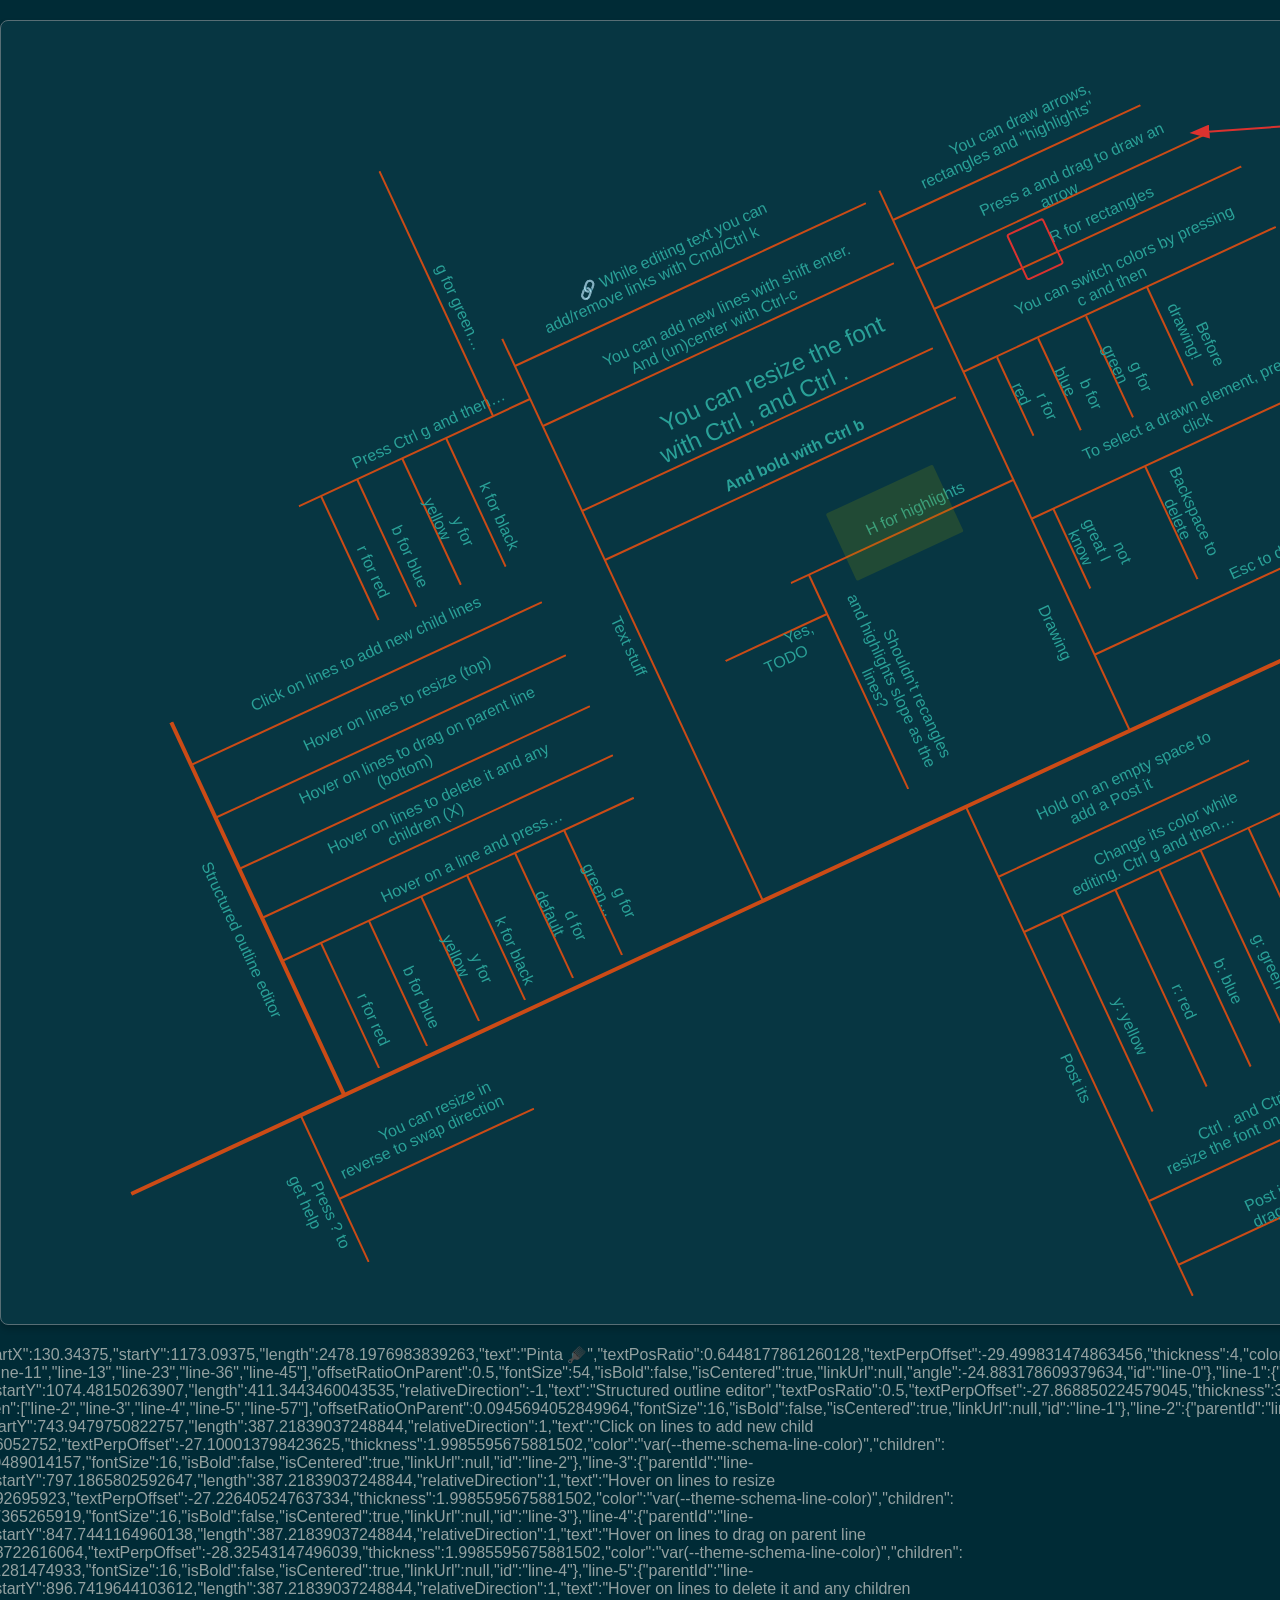
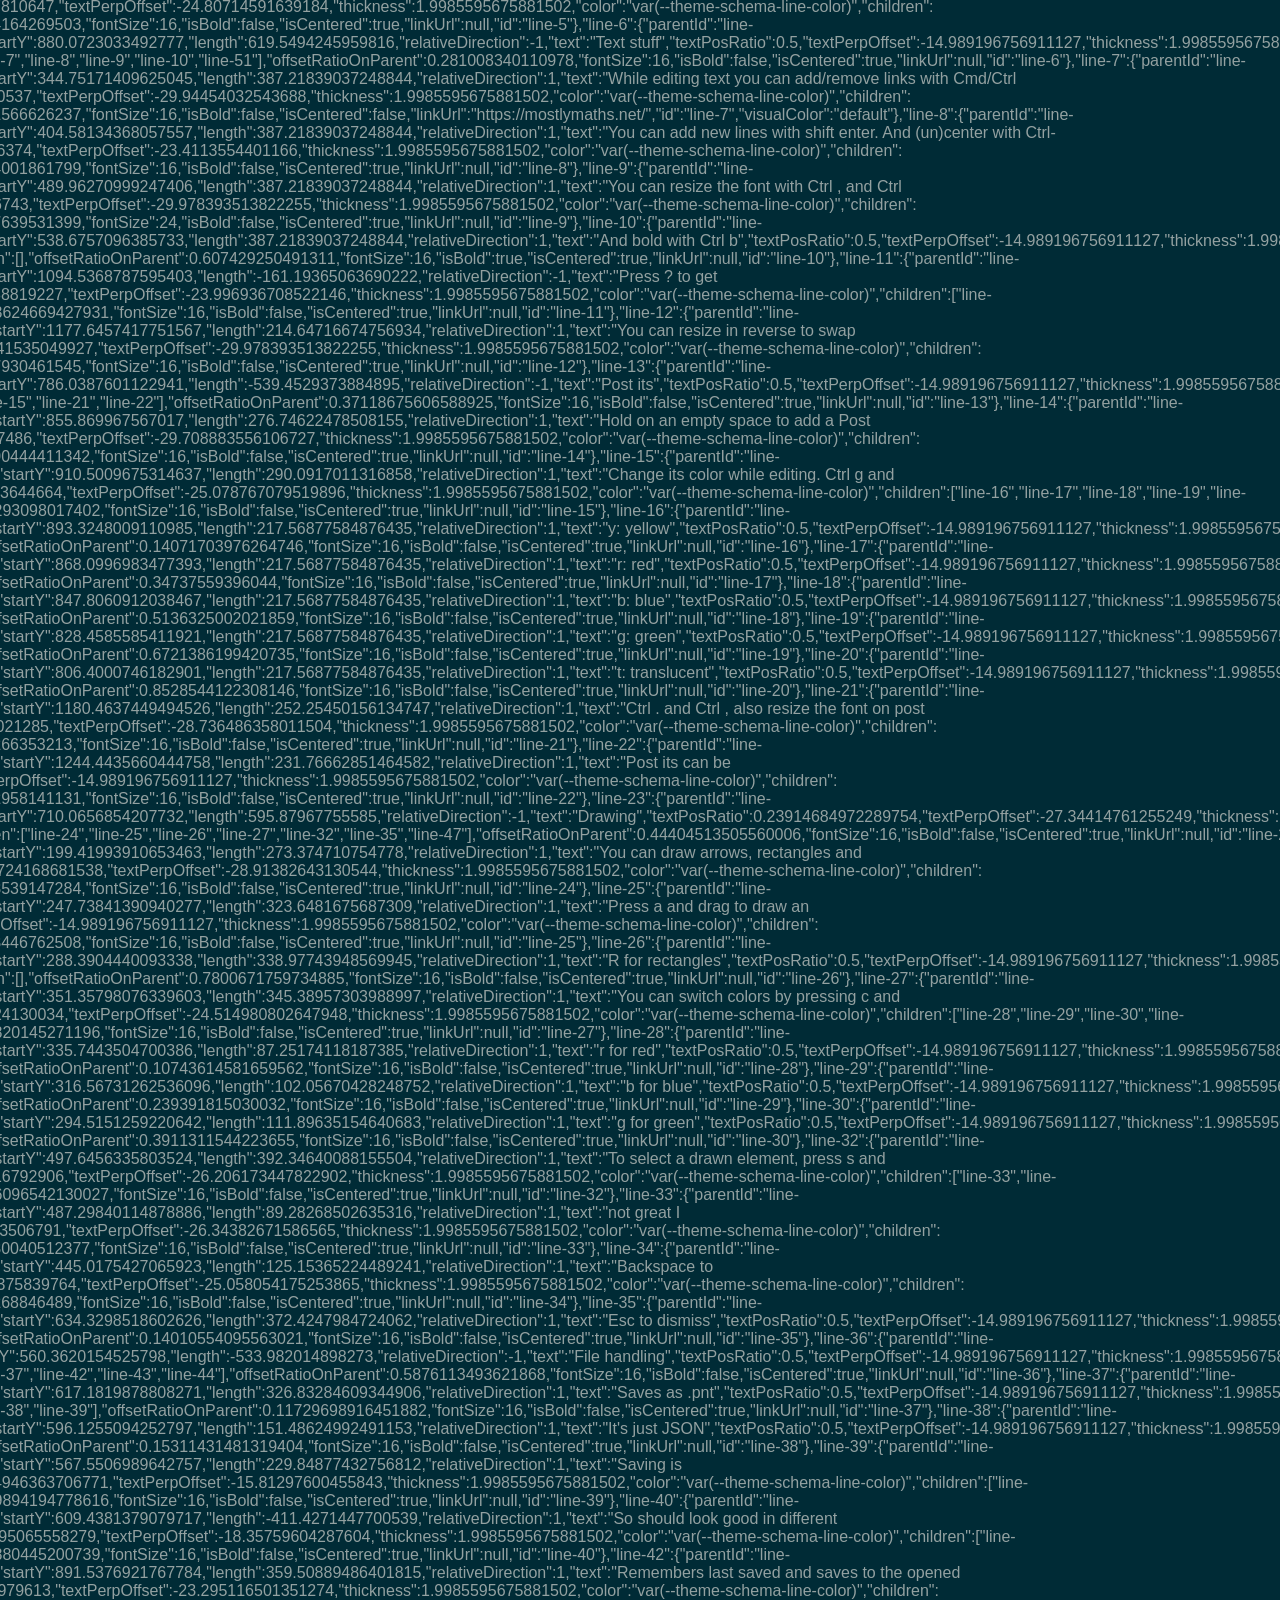
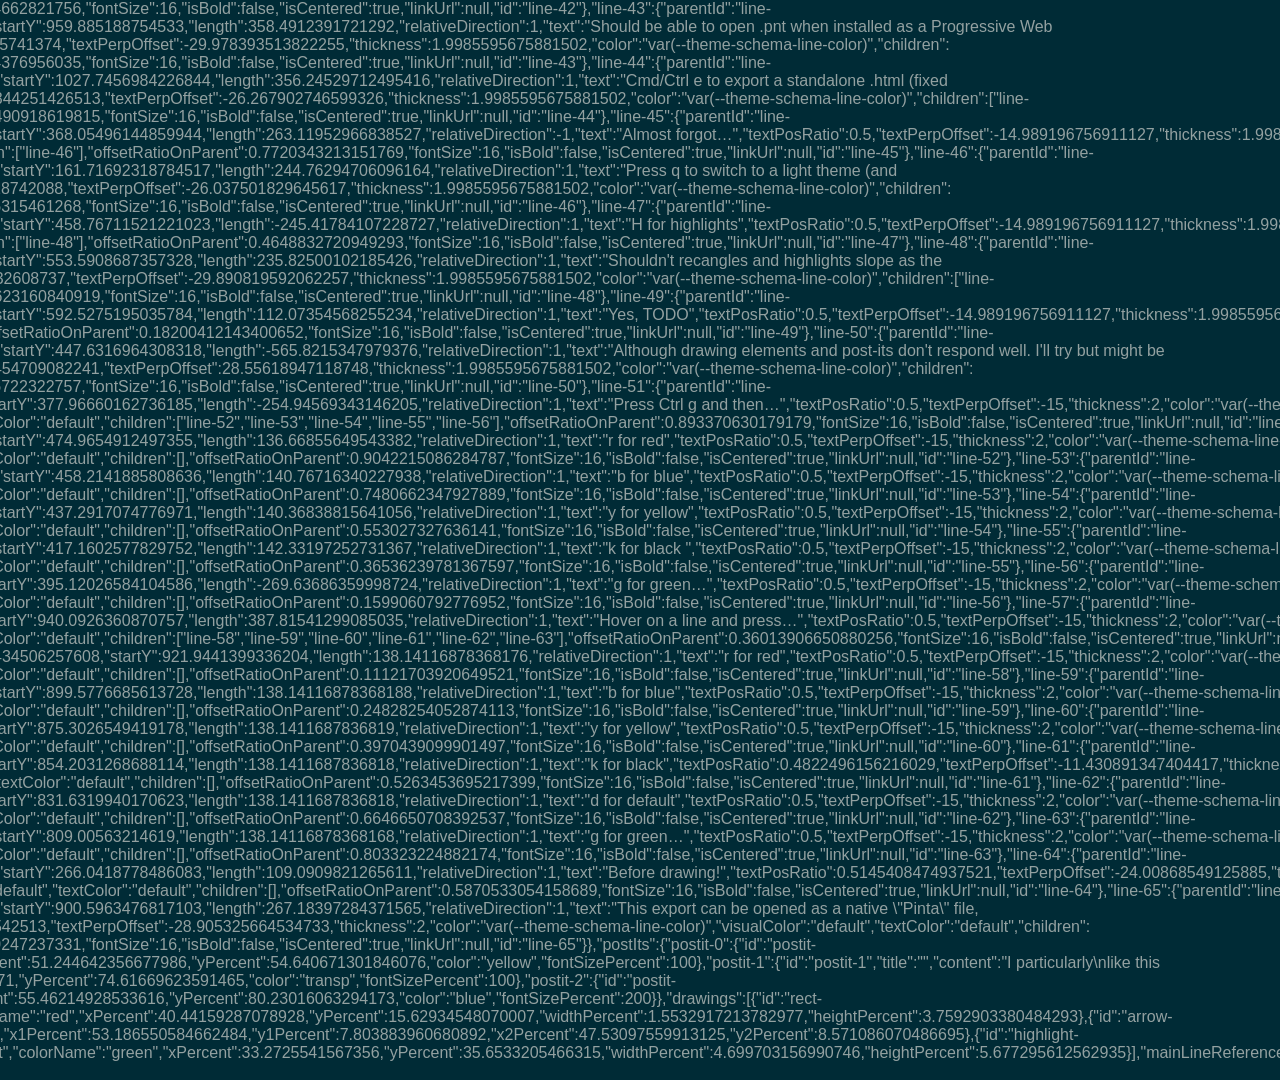
==== commit c55ddf8e: "Way better export and tweaking of coloring, lines, and text" ====
--- a/media/pinta-example-dark.html
+++ b/media/pinta-example-dark.html
@@ -20,6 +20,8 @@
         --magenta: #d33682;
         --violet: #6c71c4;
         --blue: #268bd2;
+        --black: #000000;
+        --white: #eee;
         --cyan: #2aa198;
         --green: #859900;
 
@@ -118,6 +120,34 @@
         -ms-user-select: none;
       }
 
+      #info {
+        position: absolute;
+        right: 2em;
+        top: 2em;
+        opacity: 1;
+        transition: opacity 3s ease-in-out;
+        z-index: 10000;
+        line-height: 1.5;
+        font-weight: 100;
+        min-height: fit-content;
+        min-width: fit-content;
+        overflow: auto;
+        font-family: "monoidregular" !important;
+        z-index: -10000;
+      }
+
+      .fades {
+        opacity: 0 !important;
+        color: var(--theme-primary-text) !important;
+        /* I liked the looks of these gradients here: https://codersblock.com/blog/playing-with-infinity-in-css/ */
+        background: var(--theme-modal-background)
+          linear-gradient(45deg, #0006, transparent);
+        border: 1px solid var(--theme-border-color);
+        border-radius: 5px;
+        padding: 1em;
+        z-index: 10000 !important;
+      }
+
       #editor-container {
         aspect-ratio: 4 / 3;
         width: 98vw;
@@ -170,7 +200,7 @@
         background-color: transparent;
         border: none;
         user-select: none;
-
+        white-space: pre-wrap;
         min-width: 10px;
         text-align: center;
       }
@@ -600,7 +630,7 @@
       id="editor-container-export"
       style="
         position: relative;
-        width: 2510.796875px;
+        width: 2508.828125px;
         height: 1303.4375px;
         background-color: var(--theme-editor-background);
         border: 1px solid var(--theme-border-color);
@@ -615,8 +645,8 @@
         style="
           left: 130.344px;
           top: 1173.09px;
-          width: 2479.98px;
-          transform: rotate(-24.864deg) scaleX(1);
+          width: 2478.2px;
+          transform: rotate(-24.8832deg) scaleX(1);
           transform-origin: 0px 0px;
         "
       >
@@ -627,9 +657,10 @@
         <div
           class="line-text"
           style="
-            white-space: normal;
+            white-space: pre-wrap;
             max-width: 400px;
             width: 400px;
+            color: var(--theme-schema-text-color);
             left: 64.4818%;
             top: -29.4998px;
             transform: translateX(-50%) translateY(-50%) scaleX(1) rotate(0deg);
@@ -644,28 +675,29 @@
       <div
         class="line-element-group"
         style="
-          left: 343.135px;
+          left: 342.949px;
           top: 1074.48px;
-          width: 306.246px;
-          transform: rotate(-114.864deg) scaleX(1);
-          transform-origin: 0px 0px;
-        "
-      >
-        <div
-          class="line-visual"
-          style="
-            height: 3.71852px;
-            background-color: var(--theme-schema-line-color);
-          "
-        ></div>
-        <div
-          class="line-text"
-          style="
-            white-space: normal;
-            max-width: 260.309px;
-            width: 260.309px;
-            left: 50%;
-            top: -27.8889px;
+          width: 411.344px;
+          transform: rotate(-114.883deg) scaleX(1);
+          transform-origin: 0px 0px;
+        "
+      >
+        <div
+          class="line-visual"
+          style="
+            height: 3.71585px;
+            background-color: var(--theme-schema-line-color);
+          "
+        ></div>
+        <div
+          class="line-text"
+          style="
+            white-space: pre-wrap;
+            max-width: 349.643px;
+            width: 349.643px;
+            color: var(--theme-schema-text-color);
+            left: 50%;
+            top: -27.8689px;
             transform: translateX(-50%) translateY(-50%) scaleX(1)
               rotate(180deg);
             font-size: 16px;
@@ -679,25 +711,29 @@
       <div
         class="line-element-group"
         style="
-          left: 237.348px;
-          top: 846.206px;
-          width: 387.497px;
-          transform: rotate(-24.864deg) scaleX(1);
-          transform-origin: 0px 0px;
-        "
-      >
-        <div
-          class="line-visual"
-          style="height: 2px; background-color: var(--theme-schema-line-color)"
-        ></div>
-        <div
-          class="line-text"
-          style="
-            white-space: normal;
-            max-width: 329.373px;
-            width: 329.373px;
+          left: 189.638px;
+          top: 743.948px;
+          width: 387.218px;
+          transform: rotate(-24.8832deg) scaleX(1);
+          transform-origin: 0px 0px;
+        "
+      >
+        <div
+          class="line-visual"
+          style="
+            height: 1.99856px;
+            background-color: var(--theme-schema-line-color);
+          "
+        ></div>
+        <div
+          class="line-text"
+          style="
+            white-space: pre-wrap;
+            max-width: 329.136px;
+            width: 329.136px;
+            color: var(--theme-schema-text-color);
             left: 47.3003%;
-            top: -27.1195px;
+            top: -27.1px;
             transform: translateX(-50%) translateY(-50%) scaleX(1) rotate(0deg);
             font-size: 16px;
             font-weight: normal;
@@ -710,25 +746,29 @@
       <div
         class="line-element-group"
         style="
-          left: 266.265px;
-          top: 908.606px;
-          width: 387.497px;
-          transform: rotate(-24.864deg) scaleX(1);
-          transform-origin: 0px 0px;
-        "
-      >
-        <div
-          class="line-visual"
-          style="height: 2px; background-color: var(--theme-schema-line-color)"
-        ></div>
-        <div
-          class="line-text"
-          style="
-            white-space: normal;
-            max-width: 329.373px;
-            width: 329.373px;
+          left: 214.332px;
+          top: 797.187px;
+          width: 387.218px;
+          transform: rotate(-24.8832deg) scaleX(1);
+          transform-origin: 0px 0px;
+        "
+      >
+        <div
+          class="line-visual"
+          style="
+            height: 1.99856px;
+            background-color: var(--theme-schema-line-color);
+          "
+        ></div>
+        <div
+          class="line-text"
+          style="
+            white-space: pre-wrap;
+            max-width: 329.136px;
+            width: 329.136px;
+            color: var(--theme-schema-text-color);
             left: 49.3613%;
-            top: -27.246px;
+            top: -27.2264px;
             transform: translateX(-50%) translateY(-50%) scaleX(1) rotate(0deg);
             font-size: 16px;
             font-weight: normal;
@@ -741,25 +781,29 @@
       <div
         class="line-element-group"
         style="
-          left: 292.597px;
-          top: 965.426px;
-          width: 387.497px;
-          transform: rotate(-24.864deg) scaleX(1);
-          transform-origin: 0px 0px;
-        "
-      >
-        <div
-          class="line-visual"
-          style="height: 2px; background-color: var(--theme-schema-line-color)"
-        ></div>
-        <div
-          class="line-text"
-          style="
-            white-space: normal;
-            max-width: 329.373px;
-            width: 329.373px;
+          left: 237.782px;
+          top: 847.744px;
+          width: 387.218px;
+          transform: rotate(-24.8832deg) scaleX(1);
+          transform-origin: 0px 0px;
+        "
+      >
+        <div
+          class="line-visual"
+          style="
+            height: 1.99856px;
+            background-color: var(--theme-schema-line-color);
+          "
+        ></div>
+        <div
+          class="line-text"
+          style="
+            white-space: pre-wrap;
+            max-width: 329.136px;
+            width: 329.136px;
+            color: var(--theme-schema-text-color);
             left: 49.4417%;
-            top: -28.3458px;
+            top: -28.3254px;
             transform: translateX(-50%) translateY(-50%) scaleX(1) rotate(0deg);
             font-size: 16px;
             font-weight: normal;
@@ -772,25 +816,29 @@
       <div
         class="line-element-group"
         style="
-          left: 320.681px;
-          top: 1026.03px;
-          width: 387.497px;
-          transform: rotate(-24.864deg) scaleX(1);
-          transform-origin: 0px 0px;
-        "
-      >
-        <div
-          class="line-visual"
-          style="height: 2px; background-color: var(--theme-schema-line-color)"
-        ></div>
-        <div
-          class="line-text"
-          style="
-            white-space: normal;
-            max-width: 329.373px;
-            width: 329.373px;
+          left: 260.509px;
+          top: 896.742px;
+          width: 387.218px;
+          transform: rotate(-24.8832deg) scaleX(1);
+          transform-origin: 0px 0px;
+        "
+      >
+        <div
+          class="line-visual"
+          style="
+            height: 1.99856px;
+            background-color: var(--theme-schema-line-color);
+          "
+        ></div>
+        <div
+          class="line-text"
+          style="
+            white-space: pre-wrap;
+            max-width: 329.136px;
+            width: 329.136px;
+            color: var(--theme-schema-text-color);
             left: 48.5374%;
-            top: -24.825px;
+            top: -24.8071px;
             transform: translateX(-50%) translateY(-50%) scaleX(1) rotate(0deg);
             font-size: 16px;
             font-weight: normal;
@@ -803,25 +851,29 @@
       <div
         class="line-element-group"
         style="
-          left: 762.643px;
+          left: 762.09px;
           top: 880.072px;
-          width: 619.996px;
-          transform: rotate(-114.864deg) scaleX(1);
-          transform-origin: 0px 0px;
-        "
-      >
-        <div
-          class="line-visual"
-          style="height: 2px; background-color: var(--theme-schema-line-color)"
-        ></div>
-        <div
-          class="line-text"
-          style="
-            white-space: normal;
+          width: 619.549px;
+          transform: rotate(-114.883deg) scaleX(1);
+          transform-origin: 0px 0px;
+        "
+      >
+        <div
+          class="line-visual"
+          style="
+            height: 1.99856px;
+            background-color: var(--theme-schema-line-color);
+          "
+        ></div>
+        <div
+          class="line-text"
+          style="
+            white-space: pre-wrap;
             max-width: 400px;
             width: 400px;
-            left: 50%;
-            top: -15px;
+            color: var(--theme-schema-text-color);
+            left: 50%;
+            top: -14.9892px;
             transform: translateX(-50%) translateY(-50%) scaleX(1)
               rotate(180deg);
             font-size: 16px;
@@ -835,25 +887,29 @@
       <div
         class="line-element-group"
         style="
-          left: 514.347px;
-          top: 344.283px;
-          width: 387.497px;
-          transform: rotate(-24.864deg) scaleX(1);
-          transform-origin: 0px 0px;
-        "
-      >
-        <div
-          class="line-visual"
-          style="height: 2px; background-color: var(--theme-schema-line-color)"
-        ></div>
-        <div
-          class="line-text"
-          style="
-            white-space: normal;
-            max-width: 329.373px;
-            width: 329.373px;
+          left: 513.793px;
+          top: 344.752px;
+          width: 387.218px;
+          transform: rotate(-24.8832deg) scaleX(1);
+          transform-origin: 0px 0px;
+        "
+      >
+        <div
+          class="line-visual"
+          style="
+            height: 1.99856px;
+            background-color: var(--theme-schema-line-color);
+          "
+        ></div>
+        <div
+          class="line-text"
+          style="
+            white-space: pre-wrap;
+            max-width: 329.136px;
+            width: 329.136px;
+            color: var(--theme-schema-text-color);
             left: 53.7178%;
-            top: -29.9661px;
+            top: -29.9445px;
             transform: translateX(-50%) translateY(-50%) scaleX(1) rotate(0deg);
             font-size: 16px;
             font-weight: normal;
@@ -871,25 +927,29 @@
       <div
         class="line-element-group"
         style="
-          left: 542.097px;
-          top: 404.165px;
-          width: 387.497px;
-          transform: rotate(-24.864deg) scaleX(1);
-          transform-origin: 0px 0px;
-        "
-      >
-        <div
-          class="line-visual"
-          style="height: 2px; background-color: var(--theme-schema-line-color)"
-        ></div>
-        <div
-          class="line-text"
-          style="
-            white-space: normal;
-            max-width: 329.373px;
-            width: 329.373px;
+          left: 541.544px;
+          top: 404.581px;
+          width: 387.218px;
+          transform: rotate(-24.8832deg) scaleX(1);
+          transform-origin: 0px 0px;
+        "
+      >
+        <div
+          class="line-visual"
+          style="
+            height: 1.99856px;
+            background-color: var(--theme-schema-line-color);
+          "
+        ></div>
+        <div
+          class="line-text"
+          style="
+            white-space: pre-wrap;
+            max-width: 329.136px;
+            width: 329.136px;
+            color: var(--theme-schema-text-color);
             left: 50.3869%;
-            top: -23.4282px;
+            top: -23.4114px;
             transform: translateX(-50%) translateY(-50%) scaleX(1) rotate(0deg);
             font-size: 16px;
             font-weight: normal;
@@ -902,25 +962,29 @@
       <div
         class="line-element-group"
         style="
-          left: 581.7px;
-          top: 489.621px;
-          width: 387.497px;
-          transform: rotate(-24.864deg) scaleX(1);
-          transform-origin: 0px 0px;
-        "
-      >
-        <div
-          class="line-visual"
-          style="height: 2px; background-color: var(--theme-schema-line-color)"
-        ></div>
-        <div
-          class="line-text"
-          style="
-            white-space: normal;
-            max-width: 329.373px;
-            width: 329.373px;
+          left: 581.146px;
+          top: 489.963px;
+          width: 387.218px;
+          transform: rotate(-24.8832deg) scaleX(1);
+          transform-origin: 0px 0px;
+        "
+      >
+        <div
+          class="line-visual"
+          style="
+            height: 1.99856px;
+            background-color: var(--theme-schema-line-color);
+          "
+        ></div>
+        <div
+          class="line-text"
+          style="
+            white-space: pre-wrap;
+            max-width: 329.136px;
+            width: 329.136px;
+            color: var(--theme-schema-text-color);
             left: 50.8453%;
-            top: -30px;
+            top: -29.9784px;
             transform: translateX(-50%) translateY(-50%) scaleX(1) rotate(0deg);
             font-size: 24px;
             font-weight: normal;
@@ -933,25 +997,29 @@
       <div
         class="line-element-group"
         style="
-          left: 604.294px;
-          top: 538.377px;
-          width: 387.497px;
-          transform: rotate(-24.864deg) scaleX(1);
-          transform-origin: 0px 0px;
-        "
-      >
-        <div
-          class="line-visual"
-          style="height: 2px; background-color: var(--theme-schema-line-color)"
-        ></div>
-        <div
-          class="line-text"
-          style="
-            white-space: normal;
-            max-width: 329.373px;
-            width: 329.373px;
-            left: 50%;
-            top: -15px;
+          left: 603.741px;
+          top: 538.676px;
+          width: 387.218px;
+          transform: rotate(-24.8832deg) scaleX(1);
+          transform-origin: 0px 0px;
+        "
+      >
+        <div
+          class="line-visual"
+          style="
+            height: 1.99856px;
+            background-color: var(--theme-schema-line-color);
+          "
+        ></div>
+        <div
+          class="line-text"
+          style="
+            white-space: pre-wrap;
+            max-width: 329.136px;
+            width: 329.136px;
+            color: var(--theme-schema-text-color);
+            left: 50%;
+            top: -14.9892px;
             transform: translateX(-50%) translateY(-50%) scaleX(1) rotate(0deg);
             font-size: 16px;
             font-weight: bold;
@@ -964,25 +1032,29 @@
       <div
         class="line-element-group"
         style="
-          left: 299.859px;
+          left: 299.71px;
           top: 1094.54px;
-          width: 161.31px;
-          transform: rotate(-114.864deg) scaleX(-1);
-          transform-origin: 0px 0px;
-        "
-      >
-        <div
-          class="line-visual"
-          style="height: 2px; background-color: var(--theme-schema-line-color)"
-        ></div>
-        <div
-          class="line-text"
-          style="
-            white-space: normal;
-            max-width: 137.113px;
-            width: 137.113px;
+          width: 161.194px;
+          transform: rotate(-114.883deg) scaleX(-1);
+          transform-origin: 0px 0px;
+        "
+      >
+        <div
+          class="line-visual"
+          style="
+            height: 1.99856px;
+            background-color: var(--theme-schema-line-color);
+          "
+        ></div>
+        <div
+          class="line-text"
+          style="
+            white-space: pre-wrap;
+            max-width: 137.015px;
+            width: 137.015px;
+            color: var(--theme-schema-text-color);
             left: 49.388%;
-            top: -24.0142px;
+            top: -23.9969px;
             transform: translateX(-50%) translateY(-50%) scaleX(-1)
               rotate(180deg);
             font-size: 16px;
@@ -996,25 +1068,29 @@
       <div
         class="line-element-group"
         style="
-          left: 338.407px;
-          top: 1177.72px;
-          width: 214.802px;
-          transform: rotate(-24.864deg) scaleX(1);
-          transform-origin: 0px 0px;
-        "
-      >
-        <div
-          class="line-visual"
-          style="height: 2px; background-color: var(--theme-schema-line-color)"
-        ></div>
-        <div
-          class="line-text"
-          style="
-            white-space: normal;
-            max-width: 182.582px;
-            width: 182.582px;
+          left: 338.258px;
+          top: 1177.65px;
+          width: 214.647px;
+          transform: rotate(-24.8832deg) scaleX(1);
+          transform-origin: 0px 0px;
+        "
+      >
+        <div
+          class="line-visual"
+          style="
+            height: 1.99856px;
+            background-color: var(--theme-schema-line-color);
+          "
+        ></div>
+        <div
+          class="line-text"
+          style="
+            white-space: pre-wrap;
+            max-width: 182.45px;
+            width: 182.45px;
+            color: var(--theme-schema-text-color);
             left: 47.3215%;
-            top: -30px;
+            top: -29.9784px;
             transform: translateX(-50%) translateY(-50%) scaleX(1) rotate(0deg);
             font-size: 16px;
             font-weight: normal;
@@ -1027,25 +1103,29 @@
       <div
         class="line-element-group"
         style="
-          left: 965.555px;
+          left: 964.824px;
           top: 786.039px;
-          width: 539.842px;
-          transform: rotate(-114.864deg) scaleX(-1);
-          transform-origin: 0px 0px;
-        "
-      >
-        <div
-          class="line-visual"
-          style="height: 2px; background-color: var(--theme-schema-line-color)"
-        ></div>
-        <div
-          class="line-text"
-          style="
-            white-space: normal;
+          width: 539.453px;
+          transform: rotate(-114.883deg) scaleX(-1);
+          transform-origin: 0px 0px;
+        "
+      >
+        <div
+          class="line-visual"
+          style="
+            height: 1.99856px;
+            background-color: var(--theme-schema-line-color);
+          "
+        ></div>
+        <div
+          class="line-text"
+          style="
+            white-space: pre-wrap;
             max-width: 400px;
             width: 400px;
-            left: 50%;
-            top: -15px;
+            color: var(--theme-schema-text-color);
+            left: 50%;
+            top: -14.9892px;
             transform: translateX(-50%) translateY(-50%) scaleX(-1)
               rotate(180deg);
             font-size: 16px;
@@ -1059,25 +1139,29 @@
       <div
         class="line-element-group"
         style="
-          left: 997.944px;
-          top: 855.931px;
-          width: 276.946px;
-          transform: rotate(-24.864deg) scaleX(1);
-          transform-origin: 0px 0px;
-        "
-      >
-        <div
-          class="line-visual"
-          style="height: 2px; background-color: var(--theme-schema-line-color)"
-        ></div>
-        <div
-          class="line-text"
-          style="
-            white-space: normal;
-            max-width: 235.404px;
-            width: 235.404px;
+          left: 997.213px;
+          top: 855.87px;
+          width: 276.746px;
+          transform: rotate(-24.8832deg) scaleX(1);
+          transform-origin: 0px 0px;
+        "
+      >
+        <div
+          class="line-visual"
+          style="
+            height: 1.99856px;
+            background-color: var(--theme-schema-line-color);
+          "
+        ></div>
+        <div
+          class="line-text"
+          style="
+            white-space: pre-wrap;
+            max-width: 235.234px;
+            width: 235.234px;
+            color: var(--theme-schema-text-color);
             left: 48.6073%;
-            top: -29.7303px;
+            top: -29.7089px;
             transform: translateX(-50%) translateY(-50%) scaleX(1) rotate(0deg);
             font-size: 16px;
             font-weight: normal;
@@ -1090,211 +1174,239 @@
       <div
         class="line-element-group"
         style="
-          left: 1023.28px;
-          top: 910.61px;
-          width: 290.301px;
-          transform: rotate(-24.864deg) scaleX(1);
-          transform-origin: 0px 0px;
-        "
-      >
-        <div
-          class="line-visual"
-          style="height: 2px; background-color: var(--theme-schema-line-color)"
-        ></div>
-        <div
-          class="line-text"
-          style="
-            white-space: normal;
-            max-width: 246.756px;
-            width: 246.756px;
-            left: 50%;
-            top: -15px;
-            transform: translateX(-50%) translateY(-50%) scaleX(1) rotate(0deg);
-            font-size: 16px;
-            font-weight: normal;
-            text-align: center;
-          "
-        >
-          Change its color while editing
-        </div>
-      </div>
-      <div
-        class="line-element-group"
-        style="
-          left: 1060.35px;
-          top: 893.434px;
-          width: 217.726px;
-          transform: rotate(65.136deg) scaleX(1);
-          transform-origin: 0px 0px;
-        "
-      >
-        <div
-          class="line-visual"
-          style="height: 2px; background-color: var(--theme-schema-line-color)"
-        ></div>
-        <div
-          class="line-text"
-          style="
-            white-space: normal;
-            max-width: 185.067px;
-            width: 185.067px;
-            left: 50%;
-            top: -15px;
-            transform: translateX(-50%) translateY(-50%) scaleX(1) rotate(0deg);
-            font-size: 16px;
-            font-weight: normal;
-            text-align: center;
-          "
-        >
-          Ctrl y: yellow
-        </div>
-      </div>
-      <div
-        class="line-element-group"
-        style="
-          left: 1114.78px;
-          top: 868.209px;
-          width: 217.726px;
-          transform: rotate(65.136deg) scaleX(1);
-          transform-origin: 0px 0px;
-        "
-      >
-        <div
-          class="line-visual"
-          style="height: 2px; background-color: var(--theme-schema-line-color)"
-        ></div>
-        <div
-          class="line-text"
-          style="
-            white-space: normal;
-            max-width: 185.067px;
-            width: 185.067px;
-            left: 50%;
-            top: -15px;
-            transform: translateX(-50%) translateY(-50%) scaleX(1) rotate(0deg);
-            font-size: 16px;
-            font-weight: normal;
-            text-align: center;
-          "
-        >
-          Ctrl r: red
-        </div>
-      </div>
-      <div
-        class="line-element-group"
-        style="
-          left: 1158.57px;
-          top: 847.915px;
-          width: 217.726px;
-          transform: rotate(65.136deg) scaleX(1);
-          transform-origin: 0px 0px;
-        "
-      >
-        <div
-          class="line-visual"
-          style="height: 2px; background-color: var(--theme-schema-line-color)"
-        ></div>
-        <div
-          class="line-text"
-          style="
-            white-space: normal;
-            max-width: 185.067px;
-            width: 185.067px;
-            left: 50%;
-            top: -15px;
-            transform: translateX(-50%) translateY(-50%) scaleX(1) rotate(0deg);
-            font-size: 16px;
-            font-weight: normal;
-            text-align: center;
-          "
-        >
-          Ctrl b: blue
-        </div>
-      </div>
-      <div
-        class="line-element-group"
-        style="
-          left: 1200.32px;
-          top: 828.568px;
-          width: 217.726px;
-          transform: rotate(65.136deg) scaleX(1);
-          transform-origin: 0px 0px;
-        "
-      >
-        <div
-          class="line-visual"
-          style="height: 2px; background-color: var(--theme-schema-line-color)"
-        ></div>
-        <div
-          class="line-text"
-          style="
-            white-space: normal;
-            max-width: 185.067px;
-            width: 185.067px;
-            left: 50%;
-            top: -15px;
-            transform: translateX(-50%) translateY(-50%) scaleX(1) rotate(0deg);
-            font-size: 16px;
-            font-weight: normal;
-            text-align: center;
-          "
-        >
-          Ctrl g: green
-        </div>
-      </div>
-      <div
-        class="line-element-group"
-        style="
-          left: 1247.92px;
-          top: 806.509px;
-          width: 217.726px;
-          transform: rotate(65.136deg) scaleX(1);
-          transform-origin: 0px 0px;
-        "
-      >
-        <div
-          class="line-visual"
-          style="height: 2px; background-color: var(--theme-schema-line-color)"
-        ></div>
-        <div
-          class="line-text"
-          style="
-            white-space: normal;
-            max-width: 185.067px;
-            width: 185.067px;
-            left: 50%;
-            top: -15px;
-            transform: translateX(-50%) translateY(-50%) scaleX(1) rotate(0deg);
-            font-size: 16px;
-            font-weight: normal;
-            text-align: center;
-          "
-        >
-          Ctrl t: translucent
-        </div>
-      </div>
-      <div
-        class="line-element-group"
-        style="
-          left: 1148.5px;
-          top: 1180.81px;
-          width: 252.436px;
-          transform: rotate(-24.864deg) scaleX(1);
-          transform-origin: 0px 0px;
-        "
-      >
-        <div
-          class="line-visual"
-          style="height: 2px; background-color: var(--theme-schema-line-color)"
-        ></div>
-        <div
-          class="line-text"
-          style="
-            white-space: normal;
-            max-width: 214.571px;
-            width: 214.571px;
+          left: 1022.55px;
+          top: 910.501px;
+          width: 290.092px;
+          transform: rotate(-24.8832deg) scaleX(1);
+          transform-origin: 0px 0px;
+        "
+      >
+        <div
+          class="line-visual"
+          style="
+            height: 1.99856px;
+            background-color: var(--theme-schema-line-color);
+          "
+        ></div>
+        <div
+          class="line-text"
+          style="
+            white-space: pre-wrap;
+            max-width: 246.578px;
+            width: 246.578px;
+            color: var(--theme-schema-text-color);
+            left: 51.6028%;
+            top: -25.0788px;
+            transform: translateX(-50%) translateY(-50%) scaleX(1) rotate(0deg);
+            font-size: 16px;
+            font-weight: normal;
+            text-align: center;
+          "
+        >
+          Change its color while editing. Ctrl g and then…
+        </div>
+      </div>
+      <div
+        class="line-element-group"
+        style="
+          left: 1059.58px;
+          top: 893.325px;
+          width: 217.569px;
+          transform: rotate(65.1168deg) scaleX(1);
+          transform-origin: 0px 0px;
+        "
+      >
+        <div
+          class="line-visual"
+          style="
+            height: 1.99856px;
+            background-color: var(--theme-schema-line-color);
+          "
+        ></div>
+        <div
+          class="line-text"
+          style="
+            white-space: pre-wrap;
+            max-width: 184.933px;
+            width: 184.933px;
+            color: var(--theme-schema-text-color);
+            left: 50%;
+            top: -14.9892px;
+            transform: translateX(-50%) translateY(-50%) scaleX(1) rotate(0deg);
+            font-size: 16px;
+            font-weight: normal;
+            text-align: center;
+          "
+        >
+          y: yellow
+        </div>
+      </div>
+      <div
+        class="line-element-group"
+        style="
+          left: 1113.97px;
+          top: 868.1px;
+          width: 217.569px;
+          transform: rotate(65.1168deg) scaleX(1);
+          transform-origin: 0px 0px;
+        "
+      >
+        <div
+          class="line-visual"
+          style="
+            height: 1.99856px;
+            background-color: var(--theme-schema-line-color);
+          "
+        ></div>
+        <div
+          class="line-text"
+          style="
+            white-space: pre-wrap;
+            max-width: 184.933px;
+            width: 184.933px;
+            color: var(--theme-schema-text-color);
+            left: 50%;
+            top: -14.9892px;
+            transform: translateX(-50%) translateY(-50%) scaleX(1) rotate(0deg);
+            font-size: 16px;
+            font-weight: normal;
+            text-align: center;
+          "
+        >
+          r: red
+        </div>
+      </div>
+      <div
+        class="line-element-group"
+        style="
+          left: 1157.72px;
+          top: 847.806px;
+          width: 217.569px;
+          transform: rotate(65.1168deg) scaleX(1);
+          transform-origin: 0px 0px;
+        "
+      >
+        <div
+          class="line-visual"
+          style="
+            height: 1.99856px;
+            background-color: var(--theme-schema-line-color);
+          "
+        ></div>
+        <div
+          class="line-text"
+          style="
+            white-space: pre-wrap;
+            max-width: 184.933px;
+            width: 184.933px;
+            color: var(--theme-schema-text-color);
+            left: 50%;
+            top: -14.9892px;
+            transform: translateX(-50%) translateY(-50%) scaleX(1) rotate(0deg);
+            font-size: 16px;
+            font-weight: normal;
+            text-align: center;
+          "
+        >
+          b: blue
+        </div>
+      </div>
+      <div
+        class="line-element-group"
+        style="
+          left: 1199.43px;
+          top: 828.459px;
+          width: 217.569px;
+          transform: rotate(65.1168deg) scaleX(1);
+          transform-origin: 0px 0px;
+        "
+      >
+        <div
+          class="line-visual"
+          style="
+            height: 1.99856px;
+            background-color: var(--theme-schema-line-color);
+          "
+        ></div>
+        <div
+          class="line-text"
+          style="
+            white-space: pre-wrap;
+            max-width: 184.933px;
+            width: 184.933px;
+            color: var(--theme-schema-text-color);
+            left: 50%;
+            top: -14.9892px;
+            transform: translateX(-50%) translateY(-50%) scaleX(1) rotate(0deg);
+            font-size: 16px;
+            font-weight: normal;
+            text-align: center;
+          "
+        >
+          g: green
+        </div>
+      </div>
+      <div
+        class="line-element-group"
+        style="
+          left: 1246.99px;
+          top: 806.4px;
+          width: 217.569px;
+          transform: rotate(65.1168deg) scaleX(1);
+          transform-origin: 0px 0px;
+        "
+      >
+        <div
+          class="line-visual"
+          style="
+            height: 1.99856px;
+            background-color: var(--theme-schema-line-color);
+          "
+        ></div>
+        <div
+          class="line-text"
+          style="
+            white-space: pre-wrap;
+            max-width: 184.933px;
+            width: 184.933px;
+            color: var(--theme-schema-text-color);
+            left: 50%;
+            top: -14.9892px;
+            transform: translateX(-50%) translateY(-50%) scaleX(1) rotate(0deg);
+            font-size: 16px;
+            font-weight: normal;
+            text-align: center;
+          "
+        >
+          t: translucent
+        </div>
+      </div>
+      <div
+        class="line-element-group"
+        style="
+          left: 1147.77px;
+          top: 1180.46px;
+          width: 252.255px;
+          transform: rotate(-24.8832deg) scaleX(1);
+          transform-origin: 0px 0px;
+        "
+      >
+        <div
+          class="line-visual"
+          style="
+            height: 1.99856px;
+            background-color: var(--theme-schema-line-color);
+          "
+        ></div>
+        <div
+          class="line-text"
+          style="
+            white-space: pre-wrap;
+            max-width: 214.416px;
+            width: 214.416px;
+            color: var(--theme-schema-text-color);
             left: 47.1123%;
-            top: -28.7572px;
+            top: -28.7365px;
             transform: translateX(-50%) translateY(-50%) scaleX(1) rotate(0deg);
             font-size: 16px;
             font-weight: normal;
@@ -1307,25 +1419,29 @@
       <div
         class="line-element-group"
         style="
-          left: 1178.18px;
-          top: 1244.85px;
-          width: 231.934px;
-          transform: rotate(-24.864deg) scaleX(1);
-          transform-origin: 0px 0px;
-        "
-      >
-        <div
-          class="line-visual"
-          style="height: 2px; background-color: var(--theme-schema-line-color)"
-        ></div>
-        <div
-          class="line-text"
-          style="
-            white-space: normal;
-            max-width: 197.144px;
-            width: 197.144px;
-            left: 50%;
-            top: -15px;
+          left: 1177.44px;
+          top: 1244.44px;
+          width: 231.767px;
+          transform: rotate(-24.8832deg) scaleX(1);
+          transform-origin: 0px 0px;
+        "
+      >
+        <div
+          class="line-visual"
+          style="
+            height: 1.99856px;
+            background-color: var(--theme-schema-line-color);
+          "
+        ></div>
+        <div
+          class="line-text"
+          style="
+            white-space: pre-wrap;
+            max-width: 197.002px;
+            width: 197.002px;
+            color: var(--theme-schema-text-color);
+            left: 50%;
+            top: -14.9892px;
             transform: translateX(-50%) translateY(-50%) scaleX(1) rotate(0deg);
             font-size: 16px;
             font-weight: normal;
@@ -1338,25 +1454,29 @@
       <div
         class="line-element-group"
         style="
-          left: 1129.49px;
+          left: 1128.62px;
           top: 710.066px;
-          width: 596.309px;
-          transform: rotate(-114.864deg) scaleX(1);
-          transform-origin: 0px 0px;
-        "
-      >
-        <div
-          class="line-visual"
-          style="height: 2px; background-color: var(--theme-schema-line-color)"
-        ></div>
-        <div
-          class="line-text"
-          style="
-            white-space: normal;
+          width: 595.88px;
+          transform: rotate(-114.883deg) scaleX(1);
+          transform-origin: 0px 0px;
+        "
+      >
+        <div
+          class="line-visual"
+          style="
+            height: 1.99856px;
+            background-color: var(--theme-schema-line-color);
+          "
+        ></div>
+        <div
+          class="line-text"
+          style="
+            white-space: pre-wrap;
             max-width: 400px;
             width: 400px;
+            color: var(--theme-schema-text-color);
             left: 23.9147%;
-            top: -27.3639px;
+            top: -27.3441px;
             transform: translateX(-50%) translateY(-50%) scaleX(1)
               rotate(180deg);
             font-size: 16px;
@@ -1370,25 +1490,29 @@
       <div
         class="line-element-group"
         style="
-          left: 892.642px;
-          top: 198.973px;
-          width: 273.572px;
-          transform: rotate(-24.864deg) scaleX(1);
-          transform-origin: 0px 0px;
-        "
-      >
-        <div
-          class="line-visual"
-          style="height: 2px; background-color: var(--theme-schema-line-color)"
-        ></div>
-        <div
-          class="line-text"
-          style="
-            white-space: normal;
-            max-width: 232.536px;
-            width: 232.536px;
+          left: 891.768px;
+          top: 199.42px;
+          width: 273.375px;
+          transform: rotate(-24.8832deg) scaleX(1);
+          transform-origin: 0px 0px;
+        "
+      >
+        <div
+          class="line-visual"
+          style="
+            height: 1.99856px;
+            background-color: var(--theme-schema-line-color);
+          "
+        ></div>
+        <div
+          class="line-text"
+          style="
+            white-space: pre-wrap;
+            max-width: 232.369px;
+            width: 232.369px;
+            color: var(--theme-schema-text-color);
             left: 49.4724%;
-            top: -28.9347px;
+            top: -28.9138px;
             transform: translateX(-50%) translateY(-50%) scaleX(1) rotate(0deg);
             font-size: 16px;
             font-weight: normal;
@@ -1401,25 +1525,29 @@
       <div
         class="line-element-group"
         style="
-          left: 915.054px;
-          top: 247.334px;
-          width: 323.881px;
-          transform: rotate(-24.864deg) scaleX(1);
-          transform-origin: 0px 0px;
-        "
-      >
-        <div
-          class="line-visual"
-          style="height: 2px; background-color: var(--theme-schema-line-color)"
-        ></div>
-        <div
-          class="line-text"
-          style="
-            white-space: normal;
-            max-width: 275.299px;
-            width: 275.299px;
-            left: 50%;
-            top: -15px;
+          left: 914.179px;
+          top: 247.738px;
+          width: 323.648px;
+          transform: rotate(-24.8832deg) scaleX(1);
+          transform-origin: 0px 0px;
+        "
+      >
+        <div
+          class="line-visual"
+          style="
+            height: 1.99856px;
+            background-color: var(--theme-schema-line-color);
+          "
+        ></div>
+        <div
+          class="line-text"
+          style="
+            white-space: pre-wrap;
+            max-width: 275.101px;
+            width: 275.101px;
+            color: var(--theme-schema-text-color);
+            left: 50%;
+            top: -14.9892px;
             transform: translateX(-50%) translateY(-50%) scaleX(1) rotate(0deg);
             font-size: 16px;
             font-weight: normal;
@@ -1432,25 +1560,29 @@
       <div
         class="line-element-group"
         style="
-          left: 933.909px;
-          top: 288.021px;
-          width: 339.222px;
-          transform: rotate(-24.864deg) scaleX(1);
-          transform-origin: 0px 0px;
-        "
-      >
-        <div
-          class="line-visual"
-          style="height: 2px; background-color: var(--theme-schema-line-color)"
-        ></div>
-        <div
-          class="line-text"
-          style="
-            white-space: normal;
-            max-width: 288.338px;
-            width: 288.338px;
-            left: 50%;
-            top: -15px;
+          left: 933.035px;
+          top: 288.39px;
+          width: 338.977px;
+          transform: rotate(-24.8832deg) scaleX(1);
+          transform-origin: 0px 0px;
+        "
+      >
+        <div
+          class="line-visual"
+          style="
+            height: 1.99856px;
+            background-color: var(--theme-schema-line-color);
+          "
+        ></div>
+        <div
+          class="line-text"
+          style="
+            white-space: pre-wrap;
+            max-width: 288.131px;
+            width: 288.131px;
+            color: var(--theme-schema-text-color);
+            left: 50%;
+            top: -14.9892px;
             transform: translateX(-50%) translateY(-50%) scaleX(1) rotate(0deg);
             font-size: 16px;
             font-weight: normal;
@@ -1463,25 +1595,29 @@
       <div
         class="line-element-group"
         style="
-          left: 963.115px;
-          top: 351.044px;
-          width: 345.639px;
-          transform: rotate(-24.864deg) scaleX(1);
-          transform-origin: 0px 0px;
-        "
-      >
-        <div
-          class="line-visual"
-          style="height: 2px; background-color: var(--theme-schema-line-color)"
-        ></div>
-        <div
-          class="line-text"
-          style="
-            white-space: normal;
-            max-width: 293.793px;
-            width: 293.793px;
+          left: 962.241px;
+          top: 351.358px;
+          width: 345.39px;
+          transform: rotate(-24.8832deg) scaleX(1);
+          transform-origin: 0px 0px;
+        "
+      >
+        <div
+          class="line-visual"
+          style="
+            height: 1.99856px;
+            background-color: var(--theme-schema-line-color);
+          "
+        ></div>
+        <div
+          class="line-text"
+          style="
+            white-space: pre-wrap;
+            max-width: 293.581px;
+            width: 293.581px;
+            color: var(--theme-schema-text-color);
             left: 49.5131%;
-            top: -24.5326px;
+            top: -24.515px;
             transform: translateX(-50%) translateY(-50%) scaleX(1) rotate(0deg);
             font-size: 16px;
             font-weight: normal;
@@ -1494,25 +1630,29 @@
       <div
         class="line-element-group"
         style="
-          left: 996.807px;
-          top: 335.43px;
-          width: 87.3146px;
-          transform: rotate(65.136deg) scaleX(1);
-          transform-origin: 0px 0px;
-        "
-      >
-        <div
-          class="line-visual"
-          style="height: 2px; background-color: var(--theme-schema-line-color)"
-        ></div>
-        <div
-          class="line-text"
-          style="
-            white-space: normal;
-            max-width: 74.2174px;
-            width: 74.2174px;
-            left: 50%;
-            top: -15px;
+          left: 995.904px;
+          top: 335.744px;
+          width: 87.2517px;
+          transform: rotate(65.1168deg) scaleX(1);
+          transform-origin: 0px 0px;
+        "
+      >
+        <div
+          class="line-visual"
+          style="
+            height: 1.99856px;
+            background-color: var(--theme-schema-line-color);
+          "
+        ></div>
+        <div
+          class="line-text"
+          style="
+            white-space: pre-wrap;
+            max-width: 74.164px;
+            width: 74.164px;
+            color: var(--theme-schema-text-color);
+            left: 50%;
+            top: -14.9892px;
             transform: translateX(-50%) translateY(-50%) scaleX(1) rotate(0deg);
             font-size: 16px;
             font-weight: normal;
@@ -1525,25 +1665,29 @@
       <div
         class="line-element-group"
         style="
-          left: 1038.19px;
-          top: 316.253px;
-          width: 102.13px;
-          transform: rotate(65.136deg) scaleX(1);
-          transform-origin: 0px 0px;
-        "
-      >
-        <div
-          class="line-visual"
-          style="height: 2px; background-color: var(--theme-schema-line-color)"
-        ></div>
-        <div
-          class="line-text"
-          style="
-            white-space: normal;
-            max-width: 86.8107px;
-            width: 86.8107px;
-            left: 50%;
-            top: -15px;
+          left: 1037.25px;
+          top: 316.567px;
+          width: 102.057px;
+          transform: rotate(65.1168deg) scaleX(1);
+          transform-origin: 0px 0px;
+        "
+      >
+        <div
+          class="line-visual"
+          style="
+            height: 1.99856px;
+            background-color: var(--theme-schema-line-color);
+          "
+        ></div>
+        <div
+          class="line-text"
+          style="
+            white-space: pre-wrap;
+            max-width: 86.7482px;
+            width: 86.7482px;
+            color: var(--theme-schema-text-color);
+            left: 50%;
+            top: -14.9892px;
             transform: translateX(-50%) translateY(-50%) scaleX(1) rotate(0deg);
             font-size: 16px;
             font-weight: normal;
@@ -1556,25 +1700,29 @@
       <div
         class="line-element-group"
         style="
-          left: 1085.77px;
-          top: 294.201px;
-          width: 111.977px;
-          transform: rotate(65.136deg) scaleX(1);
-          transform-origin: 0px 0px;
-        "
-      >
-        <div
-          class="line-visual"
-          style="height: 2px; background-color: var(--theme-schema-line-color)"
-        ></div>
-        <div
-          class="line-text"
-          style="
-            white-space: normal;
-            max-width: 95.1804px;
-            width: 95.1804px;
-            left: 50%;
-            top: -15px;
+          left: 1084.79px;
+          top: 294.515px;
+          width: 111.896px;
+          transform: rotate(65.1168deg) scaleX(1);
+          transform-origin: 0px 0px;
+        "
+      >
+        <div
+          class="line-visual"
+          style="
+            height: 1.99856px;
+            background-color: var(--theme-schema-line-color);
+          "
+        ></div>
+        <div
+          class="line-text"
+          style="
+            white-space: pre-wrap;
+            max-width: 95.1119px;
+            width: 95.1119px;
+            color: var(--theme-schema-text-color);
+            left: 50%;
+            top: -14.9892px;
             transform: translateX(-50%) translateY(-50%) scaleX(1) rotate(0deg);
             font-size: 16px;
             font-weight: normal;
@@ -1587,56 +1735,29 @@
       <div
         class="line-element-group"
         style="
-          left: 1142.86px;
-          top: 267.747px;
-          width: 118.313px;
-          transform: rotate(65.136deg) scaleX(1);
-          transform-origin: 0px 0px;
-        "
-      >
-        <div
-          class="line-visual"
-          style="height: 2px; background-color: var(--theme-schema-line-color)"
-        ></div>
-        <div
-          class="line-text"
-          style="
-            white-space: normal;
-            max-width: 100.566px;
-            width: 100.566px;
-            left: 50%;
-            top: -15px;
-            transform: translateX(-50%) translateY(-50%) scaleX(1) rotate(0deg);
-            font-size: 16px;
-            font-weight: normal;
-            text-align: center;
-          "
-        >
-          I&#039;ll add more
-        </div>
-      </div>
-      <div
-        class="line-element-group"
-        style="
-          left: 1030.97px;
-          top: 497.46px;
-          width: 392.629px;
-          transform: rotate(-24.864deg) scaleX(1);
-          transform-origin: 0px 0px;
-        "
-      >
-        <div
-          class="line-visual"
-          style="height: 2px; background-color: var(--theme-schema-line-color)"
-        ></div>
-        <div
-          class="line-text"
-          style="
-            white-space: normal;
-            max-width: 333.735px;
-            width: 333.735px;
+          left: 1030.09px;
+          top: 497.646px;
+          width: 392.346px;
+          transform: rotate(-24.8832deg) scaleX(1);
+          transform-origin: 0px 0px;
+        "
+      >
+        <div
+          class="line-visual"
+          style="
+            height: 1.99856px;
+            background-color: var(--theme-schema-line-color);
+          "
+        ></div>
+        <div
+          class="line-text"
+          style="
+            white-space: pre-wrap;
+            max-width: 333.494px;
+            width: 333.494px;
+            color: var(--theme-schema-text-color);
             left: 48.6625%;
-            top: -26.2251px;
+            top: -26.2062px;
             transform: translateX(-50%) translateY(-50%) scaleX(1) rotate(0deg);
             font-size: 16px;
             font-weight: normal;
@@ -1649,25 +1770,29 @@
       <div
         class="line-element-group"
         style="
-          left: 1053.3px;
-          top: 487.112px;
-          width: 89.347px;
-          transform: rotate(65.136deg) scaleX(1);
-          transform-origin: 0px 0px;
-        "
-      >
-        <div
-          class="line-visual"
-          style="height: 2px; background-color: var(--theme-schema-line-color)"
-        ></div>
-        <div
-          class="line-text"
-          style="
-            white-space: normal;
-            max-width: 75.945px;
-            width: 75.945px;
+          left: 1052.4px;
+          top: 487.298px;
+          width: 89.2827px;
+          transform: rotate(65.1168deg) scaleX(1);
+          transform-origin: 0px 0px;
+        "
+      >
+        <div
+          class="line-visual"
+          style="
+            height: 1.99856px;
+            background-color: var(--theme-schema-line-color);
+          "
+        ></div>
+        <div
+          class="line-text"
+          style="
+            white-space: pre-wrap;
+            max-width: 75.8903px;
+            width: 75.8903px;
+            color: var(--theme-schema-text-color);
             left: 53.2238%;
-            top: -26.3628px;
+            top: -26.3438px;
             transform: translateX(-50%) translateY(-50%) scaleX(1) rotate(0deg);
             font-size: 16px;
             font-weight: normal;
@@ -1680,25 +1805,29 @@
       <div
         class="line-element-group"
         style="
-          left: 1144.53px;
-          top: 444.832px;
-          width: 125.244px;
-          transform: rotate(65.136deg) scaleX(1);
-          transform-origin: 0px 0px;
-        "
-      >
-        <div
-          class="line-visual"
-          style="height: 2px; background-color: var(--theme-schema-line-color)"
-        ></div>
-        <div
-          class="line-text"
-          style="
-            white-space: normal;
-            max-width: 106.457px;
-            width: 106.457px;
+          left: 1143.56px;
+          top: 445.018px;
+          width: 125.154px;
+          transform: rotate(65.1168deg) scaleX(1);
+          transform-origin: 0px 0px;
+        "
+      >
+        <div
+          class="line-visual"
+          style="
+            height: 1.99856px;
+            background-color: var(--theme-schema-line-color);
+          "
+        ></div>
+        <div
+          class="line-text"
+          style="
+            white-space: pre-wrap;
+            max-width: 106.381px;
+            width: 106.381px;
+            color: var(--theme-schema-text-color);
             left: 49.3592%;
-            top: -25.0761px;
+            top: -25.0581px;
             transform: translateX(-50%) translateY(-50%) scaleX(1) rotate(0deg);
             font-size: 16px;
             font-weight: normal;
@@ -1711,25 +1840,29 @@
       <div
         class="line-element-group"
         style="
-          left: 1094.37px;
-          top: 634.264px;
-          width: 372.693px;
-          transform: rotate(-24.864deg) scaleX(1);
-          transform-origin: 0px 0px;
-        "
-      >
-        <div
-          class="line-visual"
-          style="height: 2px; background-color: var(--theme-schema-line-color)"
-        ></div>
-        <div
-          class="line-text"
-          style="
-            white-space: normal;
-            max-width: 316.789px;
-            width: 316.789px;
-            left: 50%;
-            top: -15px;
+          left: 1093.49px;
+          top: 634.33px;
+          width: 372.425px;
+          transform: rotate(-24.8832deg) scaleX(1);
+          transform-origin: 0px 0px;
+        "
+      >
+        <div
+          class="line-visual"
+          style="
+            height: 1.99856px;
+            background-color: var(--theme-schema-line-color);
+          "
+        ></div>
+        <div
+          class="line-text"
+          style="
+            white-space: pre-wrap;
+            max-width: 316.561px;
+            width: 316.561px;
+            color: var(--theme-schema-text-color);
+            left: 50%;
+            top: -14.9892px;
             transform: translateX(-50%) translateY(-50%) scaleX(1) rotate(0deg);
             font-size: 16px;
             font-weight: normal;
@@ -1742,25 +1875,29 @@
       <div
         class="line-element-group"
         style="
-          left: 1452.53px;
+          left: 1451.38px;
           top: 560.362px;
-          width: 534.367px;
-          transform: rotate(-114.864deg) scaleX(-1);
-          transform-origin: 0px 0px;
-        "
-      >
-        <div
-          class="line-visual"
-          style="height: 2px; background-color: var(--theme-schema-line-color)"
-        ></div>
-        <div
-          class="line-text"
-          style="
-            white-space: normal;
+          width: 533.982px;
+          transform: rotate(-114.883deg) scaleX(-1);
+          transform-origin: 0px 0px;
+        "
+      >
+        <div
+          class="line-visual"
+          style="
+            height: 1.99856px;
+            background-color: var(--theme-schema-line-color);
+          "
+        ></div>
+        <div
+          class="line-text"
+          style="
+            white-space: pre-wrap;
             max-width: 400px;
             width: 400px;
-            left: 50%;
-            top: -15px;
+            color: var(--theme-schema-text-color);
+            left: 50%;
+            top: -14.9892px;
             transform: translateX(-50%) translateY(-50%) scaleX(-1)
               rotate(180deg);
             font-size: 16px;
@@ -1774,25 +1911,29 @@
       <div
         class="line-element-group"
         style="
-          left: 1478.89px;
-          top: 617.232px;
-          width: 327.068px;
-          transform: rotate(-24.864deg) scaleX(1);
-          transform-origin: 0px 0px;
-        "
-      >
-        <div
-          class="line-visual"
-          style="height: 2px; background-color: var(--theme-schema-line-color)"
-        ></div>
-        <div
-          class="line-text"
-          style="
-            white-space: normal;
-            max-width: 278.008px;
-            width: 278.008px;
-            left: 50%;
-            top: -15px;
+          left: 1477.73px;
+          top: 617.182px;
+          width: 326.833px;
+          transform: rotate(-24.8832deg) scaleX(1);
+          transform-origin: 0px 0px;
+        "
+      >
+        <div
+          class="line-visual"
+          style="
+            height: 1.99856px;
+            background-color: var(--theme-schema-line-color);
+          "
+        ></div>
+        <div
+          class="line-text"
+          style="
+            white-space: pre-wrap;
+            max-width: 277.808px;
+            width: 277.808px;
+            color: var(--theme-schema-text-color);
+            left: 50%;
+            top: -14.9892px;
             transform: translateX(-50%) translateY(-50%) scaleX(1) rotate(0deg);
             font-size: 16px;
             font-weight: normal;
@@ -1805,25 +1946,29 @@
       <div
         class="line-element-group"
         style="
-          left: 1524.33px;
-          top: 596.175px;
-          width: 151.595px;
-          transform: rotate(65.136deg) scaleX(1);
-          transform-origin: 0px 0px;
-        "
-      >
-        <div
-          class="line-visual"
-          style="height: 2px; background-color: var(--theme-schema-line-color)"
-        ></div>
-        <div
-          class="line-text"
-          style="
-            white-space: normal;
-            max-width: 128.856px;
-            width: 128.856px;
-            left: 50%;
-            top: -15px;
+          left: 1523.13px;
+          top: 596.126px;
+          width: 151.486px;
+          transform: rotate(65.1168deg) scaleX(1);
+          transform-origin: 0px 0px;
+        "
+      >
+        <div
+          class="line-visual"
+          style="
+            height: 1.99856px;
+            background-color: var(--theme-schema-line-color);
+          "
+        ></div>
+        <div
+          class="line-text"
+          style="
+            white-space: pre-wrap;
+            max-width: 128.763px;
+            width: 128.763px;
+            color: var(--theme-schema-text-color);
+            left: 50%;
+            top: -14.9892px;
             transform: translateX(-50%) translateY(-50%) scaleX(1) rotate(0deg);
             font-size: 16px;
             font-weight: normal;
@@ -1836,25 +1981,29 @@
       <div
         class="line-element-group"
         style="
-          left: 1585.99px;
-          top: 567.6px;
-          width: 230.014px;
-          transform: rotate(65.136deg) scaleX(1);
-          transform-origin: 0px 0px;
-        "
-      >
-        <div
-          class="line-visual"
-          style="height: 2px; background-color: var(--theme-schema-line-color)"
-        ></div>
-        <div
-          class="line-text"
-          style="
-            white-space: normal;
-            max-width: 195.512px;
-            width: 195.512px;
+          left: 1584.74px;
+          top: 567.551px;
+          width: 229.849px;
+          transform: rotate(65.1168deg) scaleX(1);
+          transform-origin: 0px 0px;
+        "
+      >
+        <div
+          class="line-visual"
+          style="
+            height: 1.99856px;
+            background-color: var(--theme-schema-line-color);
+          "
+        ></div>
+        <div
+          class="line-text"
+          style="
+            white-space: pre-wrap;
+            max-width: 195.371px;
+            width: 195.371px;
+            color: var(--theme-schema-text-color);
             left: 59.0495%;
-            top: -15.8244px;
+            top: -15.813px;
             transform: translateX(-50%) translateY(-50%) scaleX(1) rotate(0deg);
             font-size: 16px;
             font-weight: normal;
@@ -1867,25 +2016,29 @@
       <div
         class="line-element-group"
         style="
-          left: 1605.41px;
-          top: 609.525px;
-          width: 411.724px;
-          transform: rotate(155.136deg) scaleX(-1);
-          transform-origin: 0px 0px;
-        "
-      >
-        <div
-          class="line-visual"
-          style="height: 2px; background-color: var(--theme-schema-line-color)"
-        ></div>
-        <div
-          class="line-text"
-          style="
-            white-space: normal;
-            max-width: 349.965px;
-            width: 349.965px;
+          left: 1604.16px;
+          top: 609.438px;
+          width: 411.427px;
+          transform: rotate(155.117deg) scaleX(-1);
+          transform-origin: 0px 0px;
+        "
+      >
+        <div
+          class="line-visual"
+          style="
+            height: 1.99856px;
+            background-color: var(--theme-schema-line-color);
+          "
+        ></div>
+        <div
+          class="line-text"
+          style="
+            white-space: pre-wrap;
+            max-width: 349.713px;
+            width: 349.713px;
+            color: var(--theme-schema-text-color);
             left: 50.05%;
-            top: -18.3708px;
+            top: -18.3576px;
             transform: translateX(-50%) translateY(-50%) scaleX(-1)
               rotate(180deg);
             font-size: 16px;
@@ -1899,25 +2052,29 @@
       <div
         class="line-element-group"
         style="
-          left: 1606.14px;
-          top: 891.828px;
-          width: 359.768px;
-          transform: rotate(-24.864deg) scaleX(1);
-          transform-origin: 0px 0px;
-        "
-      >
-        <div
-          class="line-visual"
-          style="height: 2px; background-color: var(--theme-schema-line-color)"
-        ></div>
-        <div
-          class="line-text"
-          style="
-            white-space: normal;
-            max-width: 305.803px;
-            width: 305.803px;
+          left: 1604.99px;
+          top: 891.538px;
+          width: 359.509px;
+          transform: rotate(-24.8832deg) scaleX(1);
+          transform-origin: 0px 0px;
+        "
+      >
+        <div
+          class="line-visual"
+          style="
+            height: 1.99856px;
+            background-color: var(--theme-schema-line-color);
+          "
+        ></div>
+        <div
+          class="line-text"
+          style="
+            white-space: pre-wrap;
+            max-width: 305.583px;
+            width: 305.583px;
+            color: var(--theme-schema-text-color);
             left: 49.0171%;
-            top: -23.3119px;
+            top: -23.2951px;
             transform: translateX(-50%) translateY(-50%) scaleX(1) rotate(0deg);
             font-size: 16px;
             font-weight: normal;
@@ -1930,25 +2087,29 @@
       <div
         class="line-element-group"
         style="
-          left: 1637.84px;
-          top: 960.235px;
-          width: 358.75px;
-          transform: rotate(-24.864deg) scaleX(1);
-          transform-origin: 0px 0px;
-        "
-      >
-        <div
-          class="line-visual"
-          style="height: 2px; background-color: var(--theme-schema-line-color)"
-        ></div>
-        <div
-          class="line-text"
-          style="
-            white-space: normal;
-            max-width: 304.937px;
-            width: 304.937px;
+          left: 1636.69px;
+          top: 959.885px;
+          width: 358.491px;
+          transform: rotate(-24.8832deg) scaleX(1);
+          transform-origin: 0px 0px;
+        "
+      >
+        <div
+          class="line-visual"
+          style="
+            height: 1.99856px;
+            background-color: var(--theme-schema-line-color);
+          "
+        ></div>
+        <div
+          class="line-text"
+          style="
+            white-space: pre-wrap;
+            max-width: 304.718px;
+            width: 304.718px;
+            color: var(--theme-schema-text-color);
             left: 49.4143%;
-            top: -30px;
+            top: -29.9784px;
             transform: translateX(-50%) translateY(-50%) scaleX(1) rotate(0deg);
             font-size: 16px;
             font-weight: normal;
@@ -1961,25 +2122,29 @@
       <div
         class="line-element-group"
         style="
-          left: 1669.32px;
-          top: 1028.15px;
-          width: 356.502px;
-          transform: rotate(-24.864deg) scaleX(1);
-          transform-origin: 0px 0px;
-        "
-      >
-        <div
-          class="line-visual"
-          style="height: 2px; background-color: var(--theme-schema-line-color)"
-        ></div>
-        <div
-          class="line-text"
-          style="
-            white-space: normal;
-            max-width: 303.027px;
-            width: 303.027px;
+          left: 1668.16px;
+          top: 1027.75px;
+          width: 356.245px;
+          transform: rotate(-24.8832deg) scaleX(1);
+          transform-origin: 0px 0px;
+        "
+      >
+        <div
+          class="line-visual"
+          style="
+            height: 1.99856px;
+            background-color: var(--theme-schema-line-color);
+          "
+        ></div>
+        <div
+          class="line-text"
+          style="
+            white-space: pre-wrap;
+            max-width: 302.809px;
+            width: 302.809px;
+            color: var(--theme-schema-text-color);
             left: 50.0844%;
-            top: -26.2868px;
+            top: -26.2679px;
             transform: translateX(-50%) translateY(-50%) scaleX(1) rotate(0deg);
             font-size: 16px;
             font-weight: normal;
@@ -1992,25 +2157,29 @@
       <div
         class="line-element-group"
         style="
-          left: 1867.51px;
+          left: 1865.99px;
           top: 368.055px;
-          width: 263.309px;
-          transform: rotate(-114.864deg) scaleX(1);
-          transform-origin: 0px 0px;
-        "
-      >
-        <div
-          class="line-visual"
-          style="height: 2px; background-color: var(--theme-schema-line-color)"
-        ></div>
-        <div
-          class="line-text"
-          style="
-            white-space: normal;
-            max-width: 223.813px;
-            width: 223.813px;
-            left: 50%;
-            top: -15px;
+          width: 263.12px;
+          transform: rotate(-114.883deg) scaleX(1);
+          transform-origin: 0px 0px;
+        "
+      >
+        <div
+          class="line-visual"
+          style="
+            height: 1.99856px;
+            background-color: var(--theme-schema-line-color);
+          "
+        ></div>
+        <div
+          class="line-text"
+          style="
+            white-space: pre-wrap;
+            max-width: 223.652px;
+            width: 223.652px;
+            color: var(--theme-schema-text-color);
+            left: 50%;
+            top: -14.9892px;
             transform: translateX(-50%) translateY(-50%) scaleX(1)
               rotate(180deg);
             font-size: 16px;
@@ -2024,10 +2193,188 @@
       <div
         class="line-element-group"
         style="
-          left: 1771.8px;
-          top: 161.536px;
-          width: 244.939px;
-          transform: rotate(-24.864deg) scaleX(1);
+          left: 1770.28px;
+          top: 161.717px;
+          width: 244.763px;
+          transform: rotate(-24.8832deg) scaleX(1);
+          transform-origin: 0px 0px;
+        "
+      >
+        <div
+          class="line-visual"
+          style="
+            height: 1.99856px;
+            background-color: var(--theme-schema-line-color);
+          "
+        ></div>
+        <div
+          class="line-text"
+          style="
+            white-space: pre-wrap;
+            max-width: 208.049px;
+            width: 208.049px;
+            color: var(--theme-schema-text-color);
+            left: 51.6383%;
+            top: -26.0375px;
+            transform: translateX(-50%) translateY(-50%) scaleX(1) rotate(0deg);
+            font-size: 16px;
+            font-weight: normal;
+            text-align: center;
+          "
+        >
+          Press q to switch to a light theme (and back)
+        </div>
+      </div>
+      <div
+        class="line-element-group"
+        style="
+          left: 1012.06px;
+          top: 458.767px;
+          width: 245.418px;
+          transform: rotate(-24.8832deg) scaleX(-1);
+          transform-origin: 0px 0px;
+        "
+      >
+        <div
+          class="line-visual"
+          style="
+            height: 1.99856px;
+            background-color: var(--theme-schema-line-color);
+          "
+        ></div>
+        <div
+          class="line-text"
+          style="
+            white-space: pre-wrap;
+            max-width: 208.605px;
+            width: 208.605px;
+            color: var(--theme-schema-text-color);
+            left: 50%;
+            top: -14.9892px;
+            transform: translateX(-50%) translateY(-50%) scaleX(-1) rotate(0deg);
+            font-size: 16px;
+            font-weight: normal;
+            text-align: center;
+          "
+        >
+          H for highlights
+        </div>
+      </div>
+      <div
+        class="line-element-group"
+        style="
+          left: 807.623px;
+          top: 553.591px;
+          width: 235.825px;
+          transform: rotate(65.1168deg) scaleX(1);
+          transform-origin: 0px 0px;
+        "
+      >
+        <div
+          class="line-visual"
+          style="
+            height: 1.99856px;
+            background-color: var(--theme-schema-line-color);
+          "
+        ></div>
+        <div
+          class="line-text"
+          style="
+            white-space: pre-wrap;
+            max-width: 200.451px;
+            width: 200.451px;
+            color: var(--theme-schema-text-color);
+            left: 55.3822%;
+            top: -29.8908px;
+            transform: translateX(-50%) translateY(-50%) scaleX(1) rotate(0deg);
+            font-size: 16px;
+            font-weight: normal;
+            text-align: center;
+          "
+        >
+          Shouldn&#039;t recangles and highlights slope as the lines?
+        </div>
+      </div>
+      <div
+        class="line-element-group"
+        style="
+          left: 825.683px;
+          top: 592.528px;
+          width: 112.074px;
+          transform: rotate(155.117deg) scaleX(1);
+          transform-origin: 0px 0px;
+        "
+      >
+        <div
+          class="line-visual"
+          style="
+            height: 1.99856px;
+            background-color: var(--theme-schema-line-color);
+          "
+        ></div>
+        <div
+          class="line-text"
+          style="
+            white-space: pre-wrap;
+            max-width: 95.2625px;
+            width: 95.2625px;
+            color: var(--theme-schema-text-color);
+            left: 50%;
+            top: -14.9892px;
+            transform: translateX(-50%) translateY(-50%) scaleX(1)
+              rotate(180deg);
+            font-size: 16px;
+            font-weight: normal;
+            text-align: center;
+          "
+        >
+          Yes, TODO
+        </div>
+      </div>
+      <div
+        class="line-element-group"
+        style="
+          left: 1953.01px;
+          top: 447.632px;
+          width: 565.822px;
+          transform: rotate(245.117deg) scaleX(-1);
+          transform-origin: 0px 0px;
+        "
+      >
+        <div
+          class="line-visual"
+          style="
+            height: 1.99856px;
+            background-color: var(--theme-schema-line-color);
+          "
+        ></div>
+        <div
+          class="line-text"
+          style="
+            white-space: pre-wrap;
+            max-width: 400px;
+            width: 400px;
+            color: var(--theme-schema-text-color);
+            left: 48.6945%;
+            top: 28.5562px;
+            transform: translateX(-50%) translateY(-50%) scaleX(-1)
+              rotate(180deg);
+            font-size: 16px;
+            font-weight: normal;
+            text-align: center;
+          "
+        >
+          Although drawing elements and post-its don&#039;t respond well.
+          I&#039;ll try but might be impossible
+        </div>
+      </div>
+      <div
+        class="line-element-group"
+        style="
+          left: 529.199px;
+          top: 377.967px;
+          width: 254.946px;
+          transform: rotate(-24.8832deg) scaleX(-1);
           transform-origin: 0px 0px;
         "
       >
@@ -2038,40 +2385,10 @@
         <div
           class="line-text"
           style="
-            white-space: normal;
-            max-width: 208.198px;
-            width: 208.198px;
-            left: 51.6383%;
-            top: -26.0563px;
-            transform: translateX(-50%) translateY(-50%) scaleX(1) rotate(0deg);
-            font-size: 16px;
-            font-weight: normal;
-            text-align: center;
-          "
-        >
-          Press q to switch to a light theme (and back)
-        </div>
-      </div>
-      <div
-        class="line-element-group"
-        style="
-          left: 1012.93px;
-          top: 458.547px;
-          width: 245.595px;
-          transform: rotate(-24.864deg) scaleX(-1);
-          transform-origin: 0px 0px;
-        "
-      >
-        <div
-          class="line-visual"
-          style="height: 2px; background-color: var(--theme-schema-line-color)"
-        ></div>
-        <div
-          class="line-text"
-          style="
-            white-space: normal;
-            max-width: 208.756px;
-            width: 208.756px;
+            white-space: pre-wrap;
+            max-width: 216.704px;
+            width: 216.704px;
+            color: var(--theme-schema-text-color);
             left: 50%;
             top: -15px;
             transform: translateX(-50%) translateY(-50%) scaleX(-1) rotate(0deg);
@@ -2080,16 +2397,16 @@
             text-align: center;
           "
         >
-          H for highlights
-        </div>
-      </div>
-      <div
-        class="line-element-group"
-        style="
-          left: 808.318px;
-          top: 553.371px;
-          width: 235.995px;
-          transform: rotate(65.136deg) scaleX(1);
+          Press Ctrl g and then…
+        </div>
+      </div>
+      <div
+        class="line-element-group"
+        style="
+          left: 320.072px;
+          top: 474.965px;
+          width: 136.669px;
+          transform: rotate(65.1168deg) scaleX(1);
           transform-origin: 0px 0px;
         "
       >
@@ -2100,27 +2417,28 @@
         <div
           class="line-text"
           style="
-            white-space: normal;
-            max-width: 200.596px;
-            width: 200.596px;
-            left: 55.3822%;
-            top: -29.9124px;
-            transform: translateX(-50%) translateY(-50%) scaleX(1) rotate(0deg);
-            font-size: 16px;
-            font-weight: normal;
-            text-align: center;
-          "
-        >
-          Shouldn&#039;t recangles and highlights slope as the lines?
-        </div>
-      </div>
-      <div
-        class="line-element-group"
-        style="
-          left: 826.378px;
-          top: 592.342px;
-          width: 112.154px;
-          transform: rotate(155.136deg) scaleX(1);
+            white-space: pre-wrap;
+            max-width: 116.168px;
+            width: 116.168px;
+            color: var(--theme-schema-text-color);
+            left: 50%;
+            top: -15px;
+            transform: translateX(-50%) translateY(-50%) scaleX(1) rotate(0deg);
+            font-size: 16px;
+            font-weight: normal;
+            text-align: center;
+          "
+        >
+          r for red
+        </div>
+      </div>
+      <div
+        class="line-element-group"
+        style="
+          left: 356.188px;
+          top: 458.214px;
+          width: 140.767px;
+          transform: rotate(65.1168deg) scaleX(1);
           transform-origin: 0px 0px;
         "
       >
@@ -2131,28 +2449,28 @@
         <div
           class="line-text"
           style="
-            white-space: normal;
-            max-width: 95.3312px;
-            width: 95.3312px;
+            white-space: pre-wrap;
+            max-width: 119.652px;
+            width: 119.652px;
+            color: var(--theme-schema-text-color);
             left: 50%;
             top: -15px;
-            transform: translateX(-50%) translateY(-50%) scaleX(1)
-              rotate(180deg);
-            font-size: 16px;
-            font-weight: normal;
-            text-align: center;
-          "
-        >
-          Yes, TODO
-        </div>
-      </div>
-      <div
-        class="line-element-group"
-        style="
-          left: 1954.57px;
-          top: 447.718px;
-          width: 566.229px;
-          transform: rotate(245.136deg) scaleX(-1);
+            transform: translateX(-50%) translateY(-50%) scaleX(1) rotate(0deg);
+            font-size: 16px;
+            font-weight: normal;
+            text-align: center;
+          "
+        >
+          b for blue
+        </div>
+      </div>
+      <div
+        class="line-element-group"
+        style="
+          left: 401.296px;
+          top: 437.292px;
+          width: 140.368px;
+          transform: rotate(65.1168deg) scaleX(1);
           transform-origin: 0px 0px;
         "
       >
@@ -2163,27 +2481,378 @@
         <div
           class="line-text"
           style="
-            white-space: normal;
-            max-width: 400px;
-            width: 400px;
-            left: 48.6945%;
-            top: 28.5768px;
-            transform: translateX(-50%) translateY(-50%) scaleX(-1)
-              rotate(180deg);
-            font-size: 16px;
-            font-weight: normal;
-            text-align: center;
-          "
-        >
-          Although drawing elements don&#039;t respond well. I&#039;ll try but
-          might be impossible
+            white-space: pre-wrap;
+            max-width: 119.313px;
+            width: 119.313px;
+            color: var(--theme-schema-text-color);
+            left: 50%;
+            top: -15px;
+            transform: translateX(-50%) translateY(-50%) scaleX(1) rotate(0deg);
+            font-size: 16px;
+            font-weight: normal;
+            text-align: center;
+          "
+        >
+          y for yellow
+        </div>
+      </div>
+      <div
+        class="line-element-group"
+        style="
+          left: 444.699px;
+          top: 417.16px;
+          width: 142.332px;
+          transform: rotate(65.1168deg) scaleX(1);
+          transform-origin: 0px 0px;
+        "
+      >
+        <div
+          class="line-visual"
+          style="height: 2px; background-color: var(--theme-schema-line-color)"
+        ></div>
+        <div
+          class="line-text"
+          style="
+            white-space: pre-wrap;
+            max-width: 120.982px;
+            width: 120.982px;
+            color: var(--theme-schema-text-color);
+            left: 50%;
+            top: -15px;
+            transform: translateX(-50%) translateY(-50%) scaleX(1) rotate(0deg);
+            font-size: 16px;
+            font-weight: normal;
+            text-align: center;
+          "
+        >
+          k for black
+        </div>
+      </div>
+      <div
+        class="line-element-group"
+        style="
+          left: 492.217px;
+          top: 395.12px;
+          width: 269.637px;
+          transform: rotate(65.1168deg) scaleX(-1);
+          transform-origin: 0px 0px;
+        "
+      >
+        <div
+          class="line-visual"
+          style="height: 2px; background-color: var(--theme-schema-line-color)"
+        ></div>
+        <div
+          class="line-text"
+          style="
+            white-space: pre-wrap;
+            max-width: 229.191px;
+            width: 229.191px;
+            color: var(--theme-schema-text-color);
+            left: 50%;
+            top: -15px;
+            transform: translateX(-50%) translateY(-50%) scaleX(-1) rotate(0deg);
+            font-size: 16px;
+            font-weight: normal;
+            text-align: center;
+          "
+        >
+          g for green…
+        </div>
+      </div>
+      <div
+        class="line-element-group"
+        style="
+          left: 280.616px;
+          top: 940.093px;
+          width: 387.815px;
+          transform: rotate(-24.8832deg) scaleX(1);
+          transform-origin: 0px 0px;
+        "
+      >
+        <div
+          class="line-visual"
+          style="height: 2px; background-color: var(--theme-schema-line-color)"
+        ></div>
+        <div
+          class="line-text"
+          style="
+            white-space: pre-wrap;
+            max-width: 329.643px;
+            width: 329.643px;
+            color: var(--theme-schema-text-color);
+            left: 50%;
+            top: -15px;
+            transform: translateX(-50%) translateY(-50%) scaleX(1) rotate(0deg);
+            font-size: 16px;
+            font-weight: normal;
+            text-align: center;
+          "
+        >
+          Hover on a line and press…
+        </div>
+      </div>
+      <div
+        class="line-element-group"
+        style="
+          left: 319.743px;
+          top: 921.944px;
+          width: 138.141px;
+          transform: rotate(65.1168deg) scaleX(1);
+          transform-origin: 0px 0px;
+        "
+      >
+        <div
+          class="line-visual"
+          style="height: 2px; background-color: var(--theme-schema-line-color)"
+        ></div>
+        <div
+          class="line-text"
+          style="
+            white-space: pre-wrap;
+            max-width: 117.42px;
+            width: 117.42px;
+            color: var(--theme-schema-text-color);
+            left: 50%;
+            top: -15px;
+            transform: translateX(-50%) translateY(-50%) scaleX(1) rotate(0deg);
+            font-size: 16px;
+            font-weight: normal;
+            text-align: center;
+          "
+        >
+          r for red
+        </div>
+      </div>
+      <div
+        class="line-element-group"
+        style="
+          left: 367.965px;
+          top: 899.578px;
+          width: 138.141px;
+          transform: rotate(65.1168deg) scaleX(1);
+          transform-origin: 0px 0px;
+        "
+      >
+        <div
+          class="line-visual"
+          style="height: 2px; background-color: var(--theme-schema-line-color)"
+        ></div>
+        <div
+          class="line-text"
+          style="
+            white-space: pre-wrap;
+            max-width: 117.42px;
+            width: 117.42px;
+            color: var(--theme-schema-text-color);
+            left: 50%;
+            top: -15px;
+            transform: translateX(-50%) translateY(-50%) scaleX(1) rotate(0deg);
+            font-size: 16px;
+            font-weight: normal;
+            text-align: center;
+          "
+        >
+          b for blue
+        </div>
+      </div>
+      <div
+        class="line-element-group"
+        style="
+          left: 420.301px;
+          top: 875.303px;
+          width: 138.141px;
+          transform: rotate(65.1168deg) scaleX(1);
+          transform-origin: 0px 0px;
+        "
+      >
+        <div
+          class="line-visual"
+          style="height: 2px; background-color: var(--theme-schema-line-color)"
+        ></div>
+        <div
+          class="line-text"
+          style="
+            white-space: pre-wrap;
+            max-width: 117.42px;
+            width: 117.42px;
+            color: var(--theme-schema-text-color);
+            left: 50%;
+            top: -15px;
+            transform: translateX(-50%) translateY(-50%) scaleX(1) rotate(0deg);
+            font-size: 16px;
+            font-weight: normal;
+            text-align: center;
+          "
+        >
+          y for yellow
+        </div>
+      </div>
+      <div
+        class="line-element-group"
+        style="
+          left: 465.791px;
+          top: 854.203px;
+          width: 138.141px;
+          transform: rotate(65.1168deg) scaleX(1);
+          transform-origin: 0px 0px;
+        "
+      >
+        <div
+          class="line-visual"
+          style="height: 2px; background-color: var(--theme-schema-line-color)"
+        ></div>
+        <div
+          class="line-text"
+          style="
+            white-space: pre-wrap;
+            max-width: 117.42px;
+            width: 117.42px;
+            color: var(--theme-schema-text-color);
+            left: 48.225%;
+            top: -11.4309px;
+            transform: translateX(-50%) translateY(-50%) scaleX(1) rotate(0deg);
+            font-size: 16px;
+            font-weight: normal;
+            text-align: center;
+          "
+        >
+          k for black
+        </div>
+      </div>
+      <div
+        class="line-element-group"
+        style="
+          left: 514.454px;
+          top: 831.632px;
+          width: 138.141px;
+          transform: rotate(65.1168deg) scaleX(1);
+          transform-origin: 0px 0px;
+        "
+      >
+        <div
+          class="line-visual"
+          style="height: 2px; background-color: var(--theme-schema-line-color)"
+        ></div>
+        <div
+          class="line-text"
+          style="
+            white-space: pre-wrap;
+            max-width: 117.42px;
+            width: 117.42px;
+            color: var(--theme-schema-text-color);
+            left: 50%;
+            top: -15px;
+            transform: translateX(-50%) translateY(-50%) scaleX(1) rotate(0deg);
+            font-size: 16px;
+            font-weight: normal;
+            text-align: center;
+          "
+        >
+          d for default
+        </div>
+      </div>
+      <div
+        class="line-element-group"
+        style="
+          left: 563.236px;
+          top: 809.006px;
+          width: 138.141px;
+          transform: rotate(65.1168deg) scaleX(1);
+          transform-origin: 0px 0px;
+        "
+      >
+        <div
+          class="line-visual"
+          style="height: 2px; background-color: var(--theme-schema-line-color)"
+        ></div>
+        <div
+          class="line-text"
+          style="
+            white-space: pre-wrap;
+            max-width: 117.42px;
+            width: 117.42px;
+            color: var(--theme-schema-text-color);
+            left: 50%;
+            top: -15px;
+            transform: translateX(-50%) translateY(-50%) scaleX(1) rotate(0deg);
+            font-size: 16px;
+            font-weight: normal;
+            text-align: center;
+          "
+        >
+          g for green…
+        </div>
+      </div>
+      <div
+        class="line-element-group"
+        style="
+          left: 1146.18px;
+          top: 266.042px;
+          width: 109.091px;
+          transform: rotate(65.1168deg) scaleX(1);
+          transform-origin: 0px 0px;
+        "
+      >
+        <div
+          class="line-visual"
+          style="height: 2px; background-color: var(--theme-schema-line-color)"
+        ></div>
+        <div
+          class="line-text"
+          style="
+            white-space: pre-wrap;
+            max-width: 92.7273px;
+            width: 92.7273px;
+            color: var(--theme-schema-text-color);
+            left: 51.4541%;
+            top: -24.0087px;
+            transform: translateX(-50%) translateY(-50%) scaleX(1) rotate(0deg);
+            font-size: 16px;
+            font-weight: normal;
+            text-align: center;
+          "
+        >
+          Before drawing!
+        </div>
+      </div>
+      <div
+        class="line-element-group"
+        style="
+          left: 1942.29px;
+          top: 900.596px;
+          width: 267.184px;
+          transform: rotate(65.1168deg) scaleX(1);
+          transform-origin: 0px 0px;
+        "
+      >
+        <div
+          class="line-visual"
+          style="height: 2px; background-color: var(--theme-schema-line-color)"
+        ></div>
+        <div
+          class="line-text"
+          style="
+            white-space: pre-wrap;
+            max-width: 227.106px;
+            width: 227.106px;
+            color: var(--theme-schema-text-color);
+            left: 51.6807%;
+            top: -28.9053px;
+            transform: translateX(-50%) translateY(-50%) scaleX(1) rotate(0deg);
+            font-size: 16px;
+            font-weight: normal;
+            text-align: center;
+          "
+        >
+          This export can be opened as a native &quot;Pinta&quot; file, too
         </div>
       </div>
       <div
         class="post-it postit-color-yellow"
         style="
           position: absolute;
-          left: 1287.640625px;
+          left: 1286.625px;
           top: 713.203125px;
           width: 100px;
           height: 50px;
@@ -2191,13 +2860,18 @@
         "
       >
         <div class="postit-drag-handle"></div>
-        <div class="postit-content-area" style="font-size: 100%">Hello!</div>
+        <div
+          class="postit-content-area"
+          style="font-size: 100%; white-space: normal"
+        >
+          Hello!
+        </div>
       </div>
       <div
         class="post-it postit-color-transp"
         style="
           position: absolute;
-          left: 1318.90625px;
+          left: 1317.875px;
           top: 973.578125px;
           width: 100px;
           height: 60px;
@@ -2205,7 +2879,10 @@
         "
       >
         <div class="postit-drag-handle"></div>
-        <div class="postit-content-area" style="font-size: 100%">
+        <div
+          class="postit-content-area"
+          style="font-size: 100%; white-space: normal"
+        >
           I particularly like this one
         </div>
       </div>
@@ -2213,7 +2890,7 @@
         class="post-it postit-color-blue"
         style="
           position: absolute;
-          left: 1393.53125px;
+          left: 1392.4375px;
           top: 1046.75px;
           width: 100px;
           height: 58px;
@@ -2221,7 +2898,12 @@
         "
       >
         <div class="postit-drag-handle"></div>
-        <div class="postit-content-area" style="font-size: 200%">Big!</div>
+        <div
+          class="postit-content-area"
+          style="font-size: 200%; white-space: normal"
+        >
+          Big!
+        </div>
       </div>
       <svg
         id="drawingCanvas"
@@ -2341,9 +3023,9 @@
           </marker>
         </defs>
         <rect
-          x="1015.40625"
+          x="1014.6100561403563"
           y="203.71875"
-          width="39"
+          width="38.96941956923537"
           height="49"
           stroke="var(--red)"
           stroke-width="2"
@@ -2351,13 +3033,13 @@
           rx="2"
           id="rect-1"
           _kind="rect"
-          transform="rotate(-24.864040077807203 1034.90625 228.21875)"
+          transform="rotate(-24.883178609379634 1034.094765924974 228.21875)"
           style="pointer-events: all"
         ></rect>
         <line
-          x1="1335.4062499999998"
+          x1="1334.3591397853643"
           y1="101.71875"
-          x2="1193.40625"
+          x2="1192.4704839178921"
           y2="111.71875"
           stroke="var(--red)"
           stroke-width="2"
@@ -2367,9 +3049,9 @@
           style="pointer-events: all"
         ></line>
         <rect
-          x="835.4062500000001"
+          x="834.7511965900393"
           y="464.71874999999994"
-          width="118"
+          width="117.90747459409674"
           height="74"
           stroke-width="0"
           fill="var(--green)"
@@ -2377,10 +3059,130 @@
           rx="2"
           id="highlight-5"
           _kind="highlight"
-          transform="rotate(-24.864040077807203 894.4062500000001 501.71874999999994)"
+          transform="rotate(-24.883178609379634 893.7049338870877 501.71874999999994)"
           style="pointer-events: all"
         ></rect>
       </svg>
     </div>
+
+    <!-- PINTA_DIAGRAM_DATA_START -->
+    {"lines":{"line-0":{"parentId":null,"startX":130.34375,"startY":1173.09375,"length":2478.1976983839263,"text":"Pinta
+    🪮","textPosRatio":0.6448177861260128,"textPerpOffset":-29.499831474863456,"thickness":4,"color":"var(--theme-schema-line-color)","children":["line-1","line-6","line-11","line-13","line-23","line-36","line-45"],"offsetRatioOnParent":0.5,"fontSize":54,"isBold":false,"isCentered":true,"linkUrl":null,"angle":-24.883178609379634,"id":"line-0"},"line-1":{"parentId":"line-0","startX":342.94907190329013,"startY":1074.48150263907,"length":411.3443460043535,"relativeDirection":-1,"text":"Structured
+    outline
+    editor","textPosRatio":0.5,"textPerpOffset":-27.868850224579045,"thickness":3.7158466966105395,"color":"var(--theme-schema-line-color)","children":["line-2","line-3","line-4","line-5","line-57"],"offsetRatioOnParent":0.0945694052849964,"fontSize":16,"isBold":false,"isCentered":true,"linkUrl":null,"id":"line-1"},"line-2":{"parentId":"line-1","startX":189.6384506605256,"startY":743.9479750822757,"length":387.21839037248844,"relativeDirection":1,"text":"Click
+    on lines to add new child
+    lines","textPosRatio":0.4730027186052752,"textPerpOffset":-27.100013798423625,"thickness":1.9985595675881502,"color":"var(--theme-schema-line-color)","children":[],"offsetRatioOnParent":0.8857730489014157,"fontSize":16,"isBold":false,"isCentered":true,"linkUrl":null,"id":"line-2"},"line-3":{"parentId":"line-1","startX":214.33199292873013,"startY":797.1865802592647,"length":387.21839037248844,"relativeDirection":1,"text":"Hover
+    on lines to resize
+    (top)","textPosRatio":0.49361314692695923,"textPerpOffset":-27.226405247637334,"thickness":1.9985595675881502,"color":"var(--theme-schema-line-color)","children":[],"offsetRatioOnParent":0.7431027365265919,"fontSize":16,"isBold":false,"isCentered":true,"linkUrl":null,"id":"line-3"},"line-4":{"parentId":"line-1","startX":237.78198103206336,"startY":847.7441164960138,"length":387.21839037248844,"relativeDirection":1,"text":"Hover
+    on lines to drag on parent line
+    (bottom)","textPosRatio":0.4944173722616064,"textPerpOffset":-28.32543147496039,"thickness":1.9985595675881502,"color":"var(--theme-schema-line-color)","children":[],"offsetRatioOnParent":0.6076172281474933,"fontSize":16,"isBold":false,"isCentered":true,"linkUrl":null,"id":"line-4"},"line-5":{"parentId":"line-1","startX":260.50854241551133,"startY":896.7419644103612,"length":387.21839037248844,"relativeDirection":1,"text":"Hover
+    on lines to delete it and any children
+    (X)","textPosRatio":0.48537359927810647,"textPerpOffset":-24.80714591639184,"thickness":1.9985595675881502,"color":"var(--theme-schema-line-color)","children":[],"offsetRatioOnParent":0.4763114164269503,"fontSize":16,"isBold":false,"isCentered":true,"linkUrl":null,"id":"line-5"},"line-6":{"parentId":"line-0","startX":762.0900153673067,"startY":880.0723033492777,"length":619.5494245959816,"relativeDirection":-1,"text":"Text
+    stuff","textPosRatio":0.5,"textPerpOffset":-14.989196756911127,"thickness":1.9985595675881502,"color":"var(--theme-schema-line-color)","children":["line-7","line-8","line-9","line-10","line-51"],"offsetRatioOnParent":0.281008340110978,"fontSize":16,"isBold":false,"isCentered":true,"linkUrl":null,"id":"line-6"},"line-7":{"parentId":"line-6","startX":513.7934727773192,"startY":344.75171409625045,"length":387.21839037248844,"relativeDirection":1,"text":"While
+    editing text you can add/remove links with Cmd/Ctrl
+    k","textPosRatio":0.5371780453760537,"textPerpOffset":-29.94454032543688,"thickness":1.9985595675881502,"color":"var(--theme-schema-line-color)","children":[],"offsetRatioOnParent":0.9524681566626237,"fontSize":16,"isBold":false,"isCentered":false,"linkUrl":"https://mostlymaths.net/","id":"line-7","visualColor":"default"},"line-8":{"parentId":"line-6","startX":541.5441150437721,"startY":404.58134368057557,"length":387.21839037248844,"relativeDirection":1,"text":"You
+    can add new lines with shift enter. And (un)center with
+    Ctrl-c","textPosRatio":0.5038688074206374,"textPerpOffset":-23.4113554401166,"thickness":1.9985595675881502,"color":"var(--theme-schema-line-color)","children":[],"offsetRatioOnParent":0.8460164001861799,"fontSize":16,"isBold":false,"isCentered":true,"linkUrl":null,"id":"line-8"},"line-9":{"parentId":"line-6","startX":581.1463617767727,"startY":489.96270999247406,"length":387.21839037248844,"relativeDirection":1,"text":"You
+    can resize the font with Ctrl , and Ctrl
+    .","textPosRatio":0.5084526219996743,"textPerpOffset":-29.978393513822255,"thickness":1.9985595675881502,"color":"var(--theme-schema-line-color)","children":[],"offsetRatioOnParent":0.6941017639531399,"fontSize":24,"isBold":false,"isCentered":true,"linkUrl":null,"id":"line-9"},"line-10":{"parentId":"line-6","startX":603.7408026298532,"startY":538.6757096385733,"length":387.21839037248844,"relativeDirection":1,"text":"And
+    bold with Ctrl
+    b","textPosRatio":0.5,"textPerpOffset":-14.989196756911127,"thickness":1.9985595675881502,"color":"var(--theme-schema-line-color)","children":[],"offsetRatioOnParent":0.607429250491311,"fontSize":16,"isBold":true,"isCentered":true,"linkUrl":null,"id":"line-10"},"line-11":{"parentId":"line-0","startX":299.7102267284313,"startY":1094.5368787595403,"length":-161.19365063690222,"relativeDirection":-1,"text":"Press
+    ? to get
+    help","textPosRatio":0.49388039788819227,"textPerpOffset":-23.996936708522146,"thickness":1.9985595675881502,"color":"var(--theme-schema-line-color)","children":["line-12"],"offsetRatioOnParent":0.07533624669427931,"fontSize":16,"isBold":false,"isCentered":true,"linkUrl":null,"id":"line-11"},"line-12":{"parentId":"line-11","startX":338.2584233785114,"startY":1177.6457417751567,"length":214.64716674756934,"relativeDirection":1,"text":"You
+    can resize in reverse to swap
+    direction","textPosRatio":0.47321541535049927,"textPerpOffset":-29.978393513822255,"thickness":1.9985595675881502,"color":"var(--theme-schema-line-color)","children":[],"offsetRatioOnParent":0.5683447930461545,"fontSize":16,"isBold":false,"isCentered":true,"linkUrl":null,"id":"line-12"},"line-13":{"parentId":"line-0","startX":964.8237757736907,"startY":786.0387601122941,"length":-539.4529373884895,"relativeDirection":-1,"text":"Post
+    its","textPosRatio":0.5,"textPerpOffset":-14.989196756911127,"thickness":1.9985595675881502,"color":"var(--theme-schema-line-color)","children":["line-14","line-15","line-21","line-22"],"offsetRatioOnParent":0.37118675606588925,"fontSize":16,"isBold":false,"isCentered":true,"linkUrl":null,"id":"line-13"},"line-14":{"parentId":"line-13","startX":997.2134273656201,"startY":855.869967567017,"length":276.74622478508155,"relativeDirection":1,"text":"Hold
+    on an empty space to add a Post
+    it","textPosRatio":0.4860731801967486,"textPerpOffset":-29.708883556106727,"thickness":1.9985595675881502,"color":"var(--theme-schema-line-color)","children":[],"offsetRatioOnParent":0.14269490444411342,"fontSize":16,"isBold":false,"isCentered":true,"linkUrl":null,"id":"line-14"},"line-15":{"parentId":"line-13","startX":1022.5528009703859,"startY":910.5009675314637,"length":290.0917011316858,"relativeDirection":1,"text":"Change
+    its color while editing. Ctrl g and
+    then…","textPosRatio":0.516028313644664,"textPerpOffset":-25.078767079519896,"thickness":1.9985595675881502,"color":"var(--theme-schema-line-color)","children":["line-16","line-17","line-18","line-19","line-20"],"offsetRatioOnParent":0.2543293098017402,"fontSize":16,"isBold":false,"isCentered":true,"linkUrl":null,"id":"line-15"},"line-16":{"parentId":"line-15","startX":1059.584148811203,"startY":893.3248009110985,"length":217.56877584876435,"relativeDirection":1,"text":"y:
+    yellow","textPosRatio":0.5,"textPerpOffset":-14.989196756911127,"thickness":1.9985595675881502,"color":"var(--theme-schema-line-color)","children":[],"offsetRatioOnParent":0.14071703976264746,"fontSize":16,"isBold":false,"isCentered":true,"linkUrl":null,"id":"line-16"},"line-17":{"parentId":"line-15","startX":1113.9687835198863,"startY":868.0996983477393,"length":217.56877584876435,"relativeDirection":1,"text":"r:
+    red","textPosRatio":0.5,"textPerpOffset":-14.989196756911127,"thickness":1.9985595675881502,"color":"var(--theme-schema-line-color)","children":[],"offsetRatioOnParent":0.34737559396044,"fontSize":16,"isBold":false,"isCentered":true,"linkUrl":null,"id":"line-17"},"line-18":{"parentId":"line-15","startX":1157.7212482985726,"startY":847.8060912038467,"length":217.56877584876435,"relativeDirection":1,"text":"b:
+    blue","textPosRatio":0.5,"textPerpOffset":-14.989196756911127,"thickness":1.9985595675881502,"color":"var(--theme-schema-line-color)","children":[],"offsetRatioOnParent":0.5136325002021859,"fontSize":16,"isBold":false,"isCentered":true,"linkUrl":null,"id":"line-18"},"line-19":{"parentId":"line-15","startX":1199.4340022400045,"startY":828.4585585411921,"length":217.56877584876435,"relativeDirection":1,"text":"g:
+    green","textPosRatio":0.5,"textPerpOffset":-14.989196756911127,"thickness":1.9985595675881502,"color":"var(--theme-schema-line-color)","children":[],"offsetRatioOnParent":0.6721386199420735,"fontSize":16,"isBold":false,"isCentered":true,"linkUrl":null,"id":"line-19"},"line-20":{"parentId":"line-15","startX":1246.9914933289383,"startY":806.4000746182901,"length":217.56877584876435,"relativeDirection":1,"text":"t:
+    translucent","textPosRatio":0.5,"textPerpOffset":-14.989196756911127,"thickness":1.9985595675881502,"color":"var(--theme-schema-line-color)","children":[],"offsetRatioOnParent":0.8528544122308146,"fontSize":16,"isBold":false,"isCentered":true,"linkUrl":null,"id":"line-20"},"line-21":{"parentId":"line-13","startX":1147.7690276699982,"startY":1180.4637449494526,"length":252.25450156134747,"relativeDirection":1,"text":"Ctrl
+    . and Ctrl , also resize the font on post
+    its","textPosRatio":0.47112335168021285,"textPerpOffset":-28.736486358011504,"thickness":1.9985595675881502,"color":"var(--theme-schema-line-color)","children":[],"offsetRatioOnParent":0.805978266353213,"fontSize":16,"isBold":false,"isCentered":true,"linkUrl":null,"id":"line-21"},"line-22":{"parentId":"line-13","startX":1177.4446439125697,"startY":1244.4435660444758,"length":231.76662851464582,"relativeDirection":1,"text":"Post
+    its can be
+    dragged","textPosRatio":0.5,"textPerpOffset":-14.989196756911127,"thickness":1.9985595675881502,"color":"var(--theme-schema-line-color)","children":[],"offsetRatioOnParent":0.9367162958141131,"fontSize":16,"isBold":false,"isCentered":true,"linkUrl":null,"id":"line-22"},"line-23":{"parentId":"line-0","startX":1128.619657452106,"startY":710.0656854207732,"length":595.87967755585,"relativeDirection":-1,"text":"Drawing","textPosRatio":0.23914684972289754,"textPerpOffset":-27.34414761255249,"thickness":1.9985595675881502,"color":"var(--theme-schema-line-color)","children":["line-24","line-25","line-26","line-27","line-32","line-35","line-47"],"offsetRatioOnParent":0.44404513505560006,"fontSize":16,"isBold":false,"isCentered":true,"linkUrl":null,"id":"line-23"},"line-24":{"parentId":"line-23","startX":891.7679916586585,"startY":199.41993910653463,"length":273.374710754778,"relativeDirection":1,"text":"You
+    can draw arrows, rectangles and
+    \"highlights\"","textPosRatio":0.494724168681538,"textPerpOffset":-28.91382643130544,"thickness":1.9985595675881502,"color":"var(--theme-schema-line-color)","children":[],"offsetRatioOnParent":0.9446558539147284,"fontSize":16,"isBold":false,"isCentered":true,"linkUrl":null,"id":"line-24"},"line-25":{"parentId":"line-23","startX":914.1794409427489,"startY":247.73841390940277,"length":323.6481675687309,"relativeDirection":1,"text":"Press
+    a and drag to draw an
+    arrow","textPosRatio":0.5,"textPerpOffset":-14.989196756911127,"thickness":1.9985595675881502,"color":"var(--theme-schema-line-color)","children":[],"offsetRatioOnParent":0.8552703446762508,"fontSize":16,"isBold":false,"isCentered":true,"linkUrl":null,"id":"line-25"},"line-26":{"parentId":"line-23","startX":933.0349804562983,"startY":288.3904440093338,"length":338.97743948569945,"relativeDirection":1,"text":"R
+    for
+    rectangles","textPosRatio":0.5,"textPerpOffset":-14.989196756911127,"thickness":1.9985595675881502,"color":"var(--theme-schema-line-color)","children":[],"offsetRatioOnParent":0.7800671759734885,"fontSize":16,"isBold":false,"isCentered":true,"linkUrl":null,"id":"line-26"},"line-27":{"parentId":"line-23","startX":962.2410711341438,"startY":351.35798076339603,"length":345.38957303988997,"relativeDirection":1,"text":"You
+    can switch colors by pressing c and
+    then","textPosRatio":0.49513075924130034,"textPerpOffset":-24.514980802647948,"thickness":1.9985595675881502,"color":"var(--theme-schema-line-color)","children":["line-28","line-29","line-30","line-64"],"offsetRatioOnParent":0.6635820145271196,"fontSize":16,"isBold":false,"isCentered":true,"linkUrl":null,"id":"line-27"},"line-28":{"parentId":"line-27","startX":995.9036331732016,"startY":335.7443504700386,"length":87.25174118187385,"relativeDirection":1,"text":"r
+    for
+    red","textPosRatio":0.5,"textPerpOffset":-14.989196756911127,"thickness":1.9985595675881502,"color":"var(--theme-schema-line-color)","children":[],"offsetRatioOnParent":0.10743614581659562,"fontSize":16,"isBold":false,"isCentered":true,"linkUrl":null,"id":"line-28"},"line-29":{"parentId":"line-27","startX":1037.2488049265291,"startY":316.56731262536096,"length":102.05670428248752,"relativeDirection":1,"text":"b
+    for
+    blue","textPosRatio":0.5,"textPerpOffset":-14.989196756911127,"thickness":1.9985595675881502,"color":"var(--theme-schema-line-color)","children":[],"offsetRatioOnParent":0.239391815030032,"fontSize":16,"isBold":false,"isCentered":true,"linkUrl":null,"id":"line-29"},"line-30":{"parentId":"line-27","startX":1084.7927193813516,"startY":294.5151259220642,"length":111.89635154640683,"relativeDirection":1,"text":"g
+    for
+    green","textPosRatio":0.5,"textPerpOffset":-14.989196756911127,"thickness":1.9985595675881502,"color":"var(--theme-schema-line-color)","children":[],"offsetRatioOnParent":0.3911311544223655,"fontSize":16,"isBold":false,"isCentered":true,"linkUrl":null,"id":"line-30"},"line-32":{"parentId":"line-23","startX":1030.093343486938,"startY":497.6456335803524,"length":392.34640088155504,"relativeDirection":1,"text":"To
+    select a drawn element, press s and
+    click","textPosRatio":0.48662510716792906,"textPerpOffset":-26.206173447822902,"thickness":1.9985595675881502,"color":"var(--theme-schema-line-color)","children":["line-33","line-34"],"offsetRatioOnParent":0.39296096542130027,"fontSize":16,"isBold":false,"isCentered":true,"linkUrl":null,"id":"line-32"},"line-33":{"parentId":"line-32","startX":1052.401695043606,"startY":487.29840114878886,"length":89.28268502635316,"relativeDirection":1,"text":"not
+    great I
+    know","textPosRatio":0.5322379753506791,"textPerpOffset":-26.34382671586565,"thickness":1.9985595675881502,"color":"var(--theme-schema-line-color)","children":[],"offsetRatioOnParent":0.06267730040512377,"fontSize":16,"isBold":false,"isCentered":true,"linkUrl":null,"id":"line-33"},"line-34":{"parentId":"line-32","startX":1143.5580753109534,"startY":445.0175427065923,"length":125.15365224489241,"relativeDirection":1,"text":"Backspace
+    to
+    delete","textPosRatio":0.49359196375839764,"textPerpOffset":-25.058054175253865,"thickness":1.9985595675881502,"color":"var(--theme-schema-line-color)","children":[],"offsetRatioOnParent":0.318789268846489,"fontSize":16,"isBold":false,"isCentered":true,"linkUrl":null,"id":"line-34"},"line-35":{"parentId":"line-23","startX":1093.4912764393646,"startY":634.3298518602626,"length":372.4247984724062,"relativeDirection":1,"text":"Esc
+    to
+    dismiss","textPosRatio":0.5,"textPerpOffset":-14.989196756911127,"thickness":1.9985595675881502,"color":"var(--theme-schema-line-color)","children":[],"offsetRatioOnParent":0.14010554095563021,"fontSize":16,"isBold":false,"isCentered":true,"linkUrl":null,"id":"line-35"},"line-36":{"parentId":"line-0","startX":1451.3766962122,"startY":560.3620154525798,"length":-533.982014898273,"relativeDirection":-1,"text":"File
+    handling","textPosRatio":0.5,"textPerpOffset":-14.989196756911127,"thickness":1.9985595675881502,"color":"var(--theme-schema-line-color)","children":["line-37","line-42","line-43","line-44"],"offsetRatioOnParent":0.5876113493621868,"fontSize":16,"isBold":false,"isCentered":true,"linkUrl":null,"id":"line-36"},"line-37":{"parentId":"line-36","startX":1477.7313759820897,"startY":617.1819878808271,"length":326.83284609344906,"relativeDirection":1,"text":"Saves
+    as
+    .pnt","textPosRatio":0.5,"textPerpOffset":-14.989196756911127,"thickness":1.9985595675881502,"color":"var(--theme-schema-line-color)","children":["line-38","line-39"],"offsetRatioOnParent":0.11729698916451882,"fontSize":16,"isBold":false,"isCentered":true,"linkUrl":null,"id":"line-37"},"line-38":{"parentId":"line-37","startX":1523.128570549679,"startY":596.1255094252797,"length":151.48624992491153,"relativeDirection":1,"text":"It's
+    just
+    JSON","textPosRatio":0.5,"textPerpOffset":-14.989196756911127,"thickness":1.9985595675881502,"color":"var(--theme-schema-line-color)","children":[],"offsetRatioOnParent":0.15311431481319404,"fontSize":16,"isBold":false,"isCentered":true,"linkUrl":null,"id":"line-38"},"line-39":{"parentId":"line-37","startX":1584.7350843344382,"startY":567.5506989642757,"length":229.84877432756812,"relativeDirection":1,"text":"Saving
+    is
+    proportional","textPosRatio":0.5904946363706771,"textPerpOffset":-15.81297600455843,"thickness":1.9985595675881502,"color":"var(--theme-schema-line-color)","children":["line-40"],"offsetRatioOnParent":0.36089894194778616,"fontSize":16,"isBold":false,"isCentered":true,"linkUrl":null,"id":"line-39"},"line-40":{"parentId":"line-39","startX":1604.1636407480473,"startY":609.4381379079717,"length":-411.4271447700539,"relativeDirection":1,"text":"So
+    should look good in different
+    screens…","textPosRatio":0.5004995065558279,"textPerpOffset":-18.35759604287604,"thickness":1.9985595675881502,"color":"var(--theme-schema-line-color)","children":["line-50"],"offsetRatioOnParent":0.2008880445200739,"fontSize":16,"isBold":false,"isCentered":true,"linkUrl":null,"id":"line-40"},"line-42":{"parentId":"line-36","startX":1604.9851640562244,"startY":891.5376921767784,"length":359.50889486401815,"relativeDirection":1,"text":"Remembers
+    last saved and saves to the opened
+    one","textPosRatio":0.4901714257979613,"textPerpOffset":-23.295116501351274,"thickness":1.9985595675881502,"color":"var(--theme-schema-line-color)","children":[],"offsetRatioOnParent":0.6836664662821756,"fontSize":16,"isBold":false,"isCentered":true,"linkUrl":null,"id":"line-42"},"line-43":{"parentId":"line-36","startX":1636.686629375572,"startY":959.885188754533,"length":358.4912391721292,"relativeDirection":1,"text":"Should
+    be able to open .pnt when installed as a Progressive Web
+    App","textPosRatio":0.49414337105741374,"textPerpOffset":-29.978393513822255,"thickness":1.9985595675881502,"color":"var(--theme-schema-line-color)","children":[],"offsetRatioOnParent":0.8247604376956035,"fontSize":16,"isBold":false,"isCentered":true,"linkUrl":null,"id":"line-43"},"line-44":{"parentId":"line-36","startX":1668.1622166540433,"startY":1027.7456984226844,"length":356.24529712495416,"relativeDirection":1,"text":"Cmd/Ctrl
+    e to export a standalone .html (fixed
+    proportions)","textPosRatio":0.500844251426513,"textPerpOffset":-26.267902746599326,"thickness":1.9985595675881502,"color":"var(--theme-schema-line-color)","children":["line-65"],"offsetRatioOnParent":0.9648490918619815,"fontSize":16,"isBold":false,"isCentered":true,"linkUrl":null,"id":"line-44"},"line-45":{"parentId":"line-0","startX":1865.9854716429525,"startY":368.05496144859944,"length":263.11952966838527,"relativeDirection":-1,"text":"Almost
+    forgot…","textPosRatio":0.5,"textPerpOffset":-14.989196756911127,"thickness":1.9985595675881502,"color":"var(--theme-schema-line-color)","children":["line-46"],"offsetRatioOnParent":0.7720343213151769,"fontSize":16,"isBold":false,"isCentered":true,"linkUrl":null,"id":"line-45"},"line-46":{"parentId":"line-45","startX":1770.2801643308703,"startY":161.71692318784517,"length":244.76294706096164,"relativeDirection":1,"text":"Press
+    q to switch to a light theme (and
+    back)","textPosRatio":0.5163834218742088,"textPerpOffset":-26.037501829645617,"thickness":1.9985595675881502,"color":"var(--theme-schema-line-color)","children":[],"offsetRatioOnParent":0.8644476315461268,"fontSize":16,"isBold":false,"isCentered":true,"linkUrl":null,"id":"line-46"},"line-47":{"parentId":"line-23","startX":1012.0604079234075,"startY":458.76711521221023,"length":-245.41784107228727,"relativeDirection":1,"text":"H
+    for
+    highlights","textPosRatio":0.5,"textPerpOffset":-14.989196756911127,"thickness":1.9985595675881502,"color":"var(--theme-schema-line-color)","children":["line-48"],"offsetRatioOnParent":0.4648832720949293,"fontSize":16,"isBold":false,"isCentered":true,"linkUrl":null,"id":"line-47"},"line-48":{"parentId":"line-47","startX":807.6229756422108,"startY":553.5908687357328,"length":235.82500102185426,"relativeDirection":1,"text":"Shouldn't
+    recangles and highlights slope as the
+    lines?","textPosRatio":0.5538220932608737,"textPerpOffset":-29.890819592062257,"thickness":1.9985595675881502,"color":"var(--theme-schema-line-color)","children":["line-49"],"offsetRatioOnParent":0.9182623160840919,"fontSize":16,"isBold":false,"isCentered":true,"linkUrl":null,"id":"line-48"},"line-49":{"parentId":"line-48","startX":825.6828746256967,"startY":592.5275195035784,"length":112.07354568255234,"relativeDirection":1,"text":"Yes,
+    TODO","textPosRatio":0.5,"textPerpOffset":-14.989196756911127,"thickness":1.9985595675881502,"color":"var(--theme-schema-line-color)","children":[],"offsetRatioOnParent":0.18200412143400652,"fontSize":16,"isBold":false,"isCentered":true,"linkUrl":null,"id":"line-49"},"line-50":{"parentId":"line-40","startX":1953.0139255444446,"startY":447.6316964308318,"length":-565.8215347979376,"relativeDirection":1,"text":"Although
+    drawing elements and post-its don't respond well. I'll try but might be
+    impossible","textPosRatio":0.4869454709082241,"textPerpOffset":28.55618947118748,"thickness":1.9985595675881502,"color":"var(--theme-schema-line-color)","children":[],"offsetRatioOnParent":0.9346706722322757,"fontSize":16,"isBold":false,"isCentered":true,"linkUrl":null,"id":"line-50"},"line-51":{"parentId":"line-6","startX":529.1994592124721,"startY":377.96660162736185,"length":-254.94569343146205,"relativeDirection":1,"text":"Press
+    Ctrl g and
+    then…","textPosRatio":0.5,"textPerpOffset":-15,"thickness":2,"color":"var(--theme-schema-line-color)","visualColor":"default","textColor":"default","children":["line-52","line-53","line-54","line-55","line-56"],"offsetRatioOnParent":0.893370630179179,"fontSize":16,"isBold":false,"isCentered":true,"linkUrl":null,"id":"line-51"},"line-52":{"parentId":"line-51","startX":320.0724926913029,"startY":474.9654912497355,"length":136.66855649543382,"relativeDirection":1,"text":"r
+    for
+    red","textPosRatio":0.5,"textPerpOffset":-15,"thickness":2,"color":"var(--theme-schema-line-color)","visualColor":"default","textColor":"default","children":[],"offsetRatioOnParent":0.9042215086284787,"fontSize":16,"isBold":false,"isCentered":true,"linkUrl":null,"id":"line-52"},"line-53":{"parentId":"line-51","startX":356.18784541397065,"startY":458.2141885808636,"length":140.76716340227938,"relativeDirection":1,"text":"b
+    for
+    blue","textPosRatio":0.5,"textPerpOffset":-15,"thickness":2,"color":"var(--theme-schema-line-color)","visualColor":"default","textColor":"default","children":[],"offsetRatioOnParent":0.7480662347927889,"fontSize":16,"isBold":false,"isCentered":true,"linkUrl":null,"id":"line-53"},"line-54":{"parentId":"line-51","startX":401.2961453361222,"startY":437.2917074776971,"length":140.36838815641056,"relativeDirection":1,"text":"y
+    for
+    yellow","textPosRatio":0.5,"textPerpOffset":-15,"thickness":2,"color":"var(--theme-schema-line-color)","visualColor":"default","textColor":"default","children":[],"offsetRatioOnParent":0.553027327636141,"fontSize":16,"isBold":false,"isCentered":true,"linkUrl":null,"id":"line-54"},"line-55":{"parentId":"line-51","startX":444.6990030669764,"startY":417.1602577829752,"length":142.33197252731367,"relativeDirection":1,"text":"k
+    for black
+    ","textPosRatio":0.5,"textPerpOffset":-15,"thickness":2,"color":"var(--theme-schema-line-color)","visualColor":"default","textColor":"default","children":[],"offsetRatioOnParent":0.36536239781367597,"fontSize":16,"isBold":false,"isCentered":true,"linkUrl":null,"id":"line-55"},"line-56":{"parentId":"line-51","startX":492.216625948131,"startY":395.12026584104586,"length":-269.63686359998724,"relativeDirection":1,"text":"g
+    for
+    green…","textPosRatio":0.5,"textPerpOffset":-15,"thickness":2,"color":"var(--theme-schema-line-color)","visualColor":"default","textColor":"default","children":[],"offsetRatioOnParent":0.1599060792776952,"fontSize":16,"isBold":false,"isCentered":true,"linkUrl":null,"id":"line-56"},"line-57":{"parentId":"line-1","startX":280.6157867703408,"startY":940.0926360870757,"length":387.81541299085035,"relativeDirection":1,"text":"Hover
+    on a line and
+    press…","textPosRatio":0.5,"textPerpOffset":-15,"thickness":2,"color":"var(--theme-schema-line-color)","visualColor":"default","textColor":"default","children":["line-58","line-59","line-60","line-61","line-62","line-63"],"offsetRatioOnParent":0.36013906650880256,"fontSize":16,"isBold":false,"isCentered":true,"linkUrl":null,"id":"line-57"},"line-58":{"parentId":"line-57","startX":319.7434506257608,"startY":921.9441399336204,"length":138.14116878368176,"relativeDirection":1,"text":"r
+    for
+    red","textPosRatio":0.5,"textPerpOffset":-15,"thickness":2,"color":"var(--theme-schema-line-color)","visualColor":"default","textColor":"default","children":[],"offsetRatioOnParent":0.11121703920649521,"fontSize":16,"isBold":false,"isCentered":true,"linkUrl":null,"id":"line-58"},"line-59":{"parentId":"line-57","startX":367.9649542746212,"startY":899.5776685613728,"length":138.14116878368188,"relativeDirection":1,"text":"b
+    for
+    blue","textPosRatio":0.5,"textPerpOffset":-15,"thickness":2,"color":"var(--theme-schema-line-color)","visualColor":"default","textColor":"default","children":[],"offsetRatioOnParent":0.24828254052874113,"fontSize":16,"isBold":false,"isCentered":true,"linkUrl":null,"id":"line-59"},"line-60":{"parentId":"line-57","startX":420.301223073782,"startY":875.3026549419178,"length":138.1411687836819,"relativeDirection":1,"text":"y
+    for
+    yellow","textPosRatio":0.5,"textPerpOffset":-15,"thickness":2,"color":"var(--theme-schema-line-color)","visualColor":"default","textColor":"default","children":[],"offsetRatioOnParent":0.3970439099901497,"fontSize":16,"isBold":false,"isCentered":true,"linkUrl":null,"id":"line-60"},"line-61":{"parentId":"line-57","startX":465.791231445375,"startY":854.2031268688114,"length":138.1411687836818,"relativeDirection":1,"text":"k
+    for
+    black","textPosRatio":0.4822496156216029,"textPerpOffset":-11.430891347404417,"thickness":2,"color":"var(--theme-schema-line-color)","visualColor":"default","textColor":"default","children":[],"offsetRatioOnParent":0.5263453695217399,"fontSize":16,"isBold":false,"isCentered":true,"linkUrl":null,"id":"line-61"},"line-62":{"parentId":"line-57","startX":514.453979674854,"startY":831.6319940170623,"length":138.1411687836818,"relativeDirection":1,"text":"d
+    for
+    default","textPosRatio":0.5,"textPerpOffset":-15,"thickness":2,"color":"var(--theme-schema-line-color)","visualColor":"default","textColor":"default","children":[],"offsetRatioOnParent":0.6646650708392537,"fontSize":16,"isBold":false,"isCentered":true,"linkUrl":null,"id":"line-62"},"line-63":{"parentId":"line-57","startX":563.2358001666873,"startY":809.00563214619,"length":138.14116878368168,"relativeDirection":1,"text":"g
+    for
+    green…","textPosRatio":0.5,"textPerpOffset":-15,"thickness":2,"color":"var(--theme-schema-line-color)","visualColor":"default","textColor":"default","children":[],"offsetRatioOnParent":0.803323224882174,"fontSize":16,"isBold":false,"isCentered":true,"linkUrl":null,"id":"line-63"},"line-64":{"parentId":"line-27","startX":1146.1802674222429,"startY":266.0418778486083,"length":109.0909821265611,"relativeDirection":1,"text":"Before
+    drawing!","textPosRatio":0.5145408474937521,"textPerpOffset":-24.00868549125885,"thickness":2,"color":"var(--theme-schema-line-color)","visualColor":"default","textColor":"default","children":[],"offsetRatioOnParent":0.5870533054158689,"fontSize":16,"isBold":false,"isCentered":true,"linkUrl":null,"id":"line-64"},"line-65":{"parentId":"line-44","startX":1942.2927569016174,"startY":900.5963476817103,"length":267.18397284371565,"relativeDirection":1,"text":"This
+    export can be opened as a native \"Pinta\" file,
+    too","textPosRatio":0.5168065945542513,"textPerpOffset":-28.905325664534733,"thickness":2,"color":"var(--theme-schema-line-color)","visualColor":"default","textColor":"default","children":[],"offsetRatioOnParent":0.8482439247237331,"fontSize":16,"isBold":false,"isCentered":true,"linkUrl":null,"id":"line-65"}},"postIts":{"postit-0":{"id":"postit-0","title":"","content":"Hello!","xPercent":51.244642356677986,"yPercent":54.640671301846076,"color":"yellow","fontSizePercent":100},"postit-1":{"id":"postit-1","title":"","content":"I
+    particularly\nlike this
+    one","xPercent":52.49024382648771,"yPercent":74.61669623591465,"color":"transp","fontSizePercent":100},"postit-2":{"id":"postit-2","title":"","content":"Big!","xPercent":55.46214928533616,"yPercent":80.23016063294173,"color":"blue","fontSizePercent":200}},"drawings":[{"id":"rect-1","kind":"rect","type":"rect","colorName":"red","xPercent":40.44159287078928,"yPercent":15.62934548070007,"widthPercent":1.5532917213782977,"heightPercent":3.7592903380484293},{"id":"arrow-2","kind":"arrow","colorName":"red","x1Percent":53.186550584662484,"y1Percent":7.803883960680892,"x2Percent":47.53097559913125,"y2Percent":8.571086070486695},{"id":"highlight-5","kind":"highlight","type":"highlight","colorName":"green","xPercent":33.2725541567356,"yPercent":35.6533205466315,"widthPercent":4.699703156990746,"heightPercent":5.677295612562935}],"mainLineReference":{"id":"line-0","length":2478.1976983839263}}
+    <!-- PINTA_DIAGRAM_DATA_END -->
   </body>
 </html>
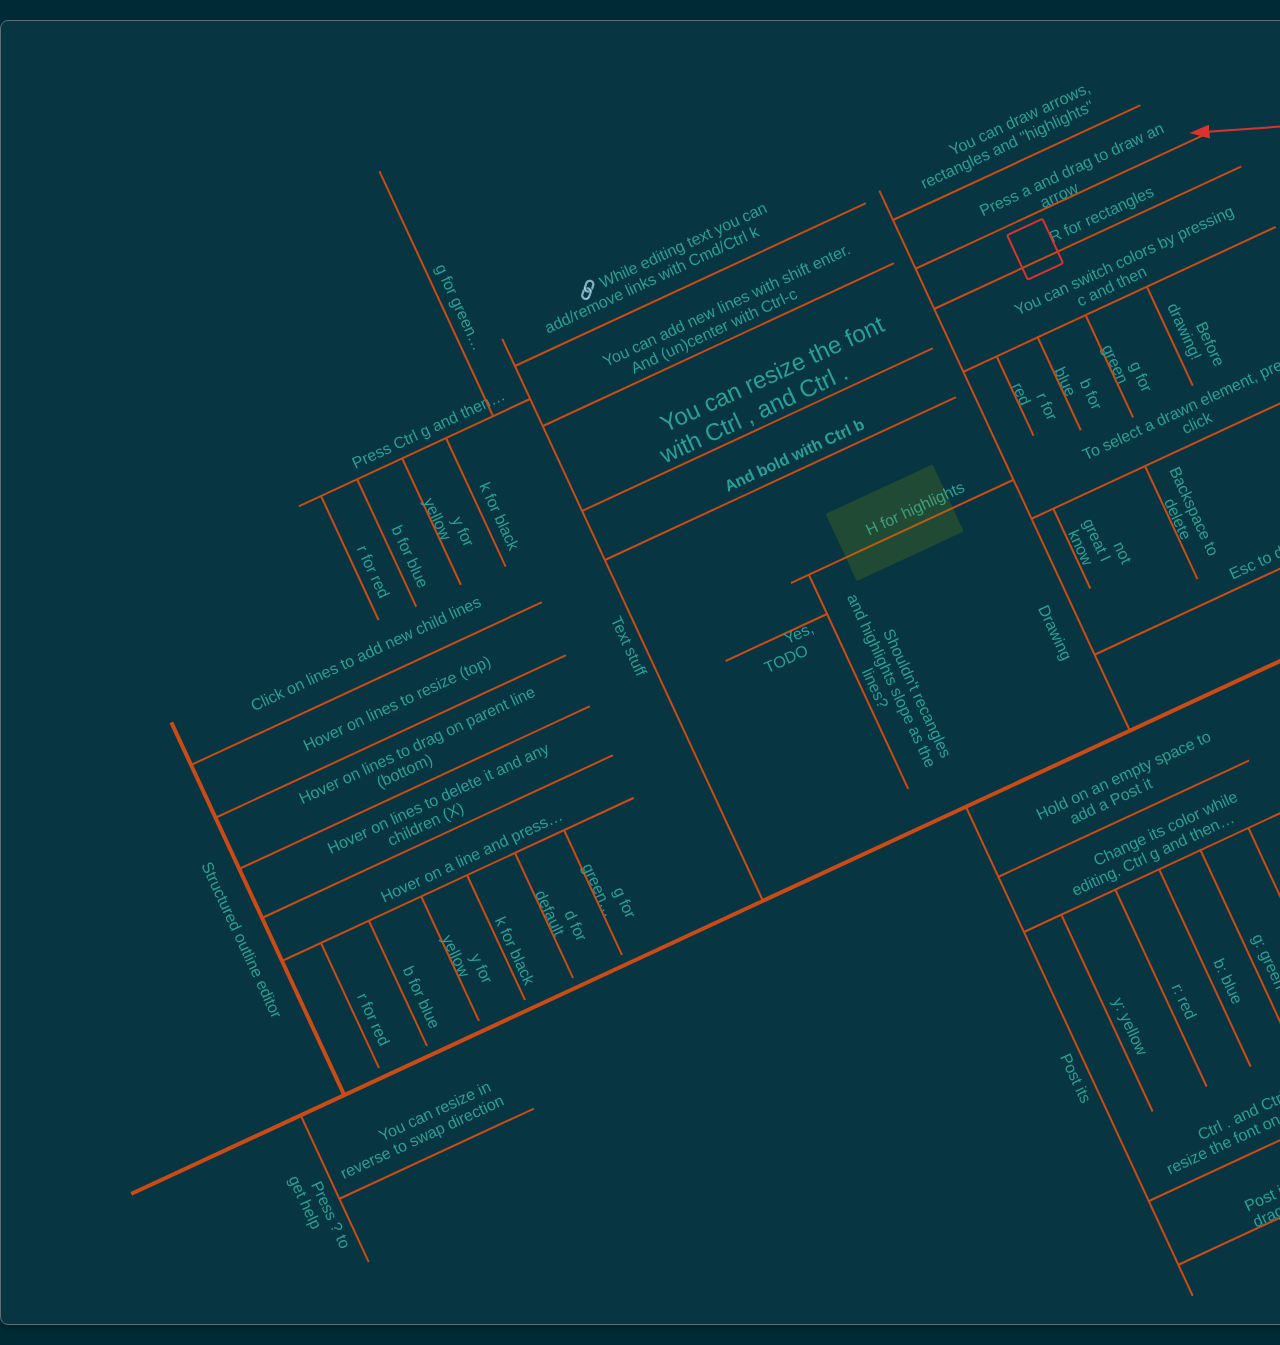
==== commit fbef909d: "Duh, export was half broken and I did not realise" ====
--- a/media/pinta-example-dark.html
+++ b/media/pinta-example-dark.html
@@ -3065,124 +3065,8 @@
       </svg>
     </div>
 
-    <!-- PINTA_DIAGRAM_DATA_START -->
-    {"lines":{"line-0":{"parentId":null,"startX":130.34375,"startY":1173.09375,"length":2478.1976983839263,"text":"Pinta
-    🪮","textPosRatio":0.6448177861260128,"textPerpOffset":-29.499831474863456,"thickness":4,"color":"var(--theme-schema-line-color)","children":["line-1","line-6","line-11","line-13","line-23","line-36","line-45"],"offsetRatioOnParent":0.5,"fontSize":54,"isBold":false,"isCentered":true,"linkUrl":null,"angle":-24.883178609379634,"id":"line-0"},"line-1":{"parentId":"line-0","startX":342.94907190329013,"startY":1074.48150263907,"length":411.3443460043535,"relativeDirection":-1,"text":"Structured
-    outline
-    editor","textPosRatio":0.5,"textPerpOffset":-27.868850224579045,"thickness":3.7158466966105395,"color":"var(--theme-schema-line-color)","children":["line-2","line-3","line-4","line-5","line-57"],"offsetRatioOnParent":0.0945694052849964,"fontSize":16,"isBold":false,"isCentered":true,"linkUrl":null,"id":"line-1"},"line-2":{"parentId":"line-1","startX":189.6384506605256,"startY":743.9479750822757,"length":387.21839037248844,"relativeDirection":1,"text":"Click
-    on lines to add new child
-    lines","textPosRatio":0.4730027186052752,"textPerpOffset":-27.100013798423625,"thickness":1.9985595675881502,"color":"var(--theme-schema-line-color)","children":[],"offsetRatioOnParent":0.8857730489014157,"fontSize":16,"isBold":false,"isCentered":true,"linkUrl":null,"id":"line-2"},"line-3":{"parentId":"line-1","startX":214.33199292873013,"startY":797.1865802592647,"length":387.21839037248844,"relativeDirection":1,"text":"Hover
-    on lines to resize
-    (top)","textPosRatio":0.49361314692695923,"textPerpOffset":-27.226405247637334,"thickness":1.9985595675881502,"color":"var(--theme-schema-line-color)","children":[],"offsetRatioOnParent":0.7431027365265919,"fontSize":16,"isBold":false,"isCentered":true,"linkUrl":null,"id":"line-3"},"line-4":{"parentId":"line-1","startX":237.78198103206336,"startY":847.7441164960138,"length":387.21839037248844,"relativeDirection":1,"text":"Hover
-    on lines to drag on parent line
-    (bottom)","textPosRatio":0.4944173722616064,"textPerpOffset":-28.32543147496039,"thickness":1.9985595675881502,"color":"var(--theme-schema-line-color)","children":[],"offsetRatioOnParent":0.6076172281474933,"fontSize":16,"isBold":false,"isCentered":true,"linkUrl":null,"id":"line-4"},"line-5":{"parentId":"line-1","startX":260.50854241551133,"startY":896.7419644103612,"length":387.21839037248844,"relativeDirection":1,"text":"Hover
-    on lines to delete it and any children
-    (X)","textPosRatio":0.48537359927810647,"textPerpOffset":-24.80714591639184,"thickness":1.9985595675881502,"color":"var(--theme-schema-line-color)","children":[],"offsetRatioOnParent":0.4763114164269503,"fontSize":16,"isBold":false,"isCentered":true,"linkUrl":null,"id":"line-5"},"line-6":{"parentId":"line-0","startX":762.0900153673067,"startY":880.0723033492777,"length":619.5494245959816,"relativeDirection":-1,"text":"Text
-    stuff","textPosRatio":0.5,"textPerpOffset":-14.989196756911127,"thickness":1.9985595675881502,"color":"var(--theme-schema-line-color)","children":["line-7","line-8","line-9","line-10","line-51"],"offsetRatioOnParent":0.281008340110978,"fontSize":16,"isBold":false,"isCentered":true,"linkUrl":null,"id":"line-6"},"line-7":{"parentId":"line-6","startX":513.7934727773192,"startY":344.75171409625045,"length":387.21839037248844,"relativeDirection":1,"text":"While
-    editing text you can add/remove links with Cmd/Ctrl
-    k","textPosRatio":0.5371780453760537,"textPerpOffset":-29.94454032543688,"thickness":1.9985595675881502,"color":"var(--theme-schema-line-color)","children":[],"offsetRatioOnParent":0.9524681566626237,"fontSize":16,"isBold":false,"isCentered":false,"linkUrl":"https://mostlymaths.net/","id":"line-7","visualColor":"default"},"line-8":{"parentId":"line-6","startX":541.5441150437721,"startY":404.58134368057557,"length":387.21839037248844,"relativeDirection":1,"text":"You
-    can add new lines with shift enter. And (un)center with
-    Ctrl-c","textPosRatio":0.5038688074206374,"textPerpOffset":-23.4113554401166,"thickness":1.9985595675881502,"color":"var(--theme-schema-line-color)","children":[],"offsetRatioOnParent":0.8460164001861799,"fontSize":16,"isBold":false,"isCentered":true,"linkUrl":null,"id":"line-8"},"line-9":{"parentId":"line-6","startX":581.1463617767727,"startY":489.96270999247406,"length":387.21839037248844,"relativeDirection":1,"text":"You
-    can resize the font with Ctrl , and Ctrl
-    .","textPosRatio":0.5084526219996743,"textPerpOffset":-29.978393513822255,"thickness":1.9985595675881502,"color":"var(--theme-schema-line-color)","children":[],"offsetRatioOnParent":0.6941017639531399,"fontSize":24,"isBold":false,"isCentered":true,"linkUrl":null,"id":"line-9"},"line-10":{"parentId":"line-6","startX":603.7408026298532,"startY":538.6757096385733,"length":387.21839037248844,"relativeDirection":1,"text":"And
-    bold with Ctrl
-    b","textPosRatio":0.5,"textPerpOffset":-14.989196756911127,"thickness":1.9985595675881502,"color":"var(--theme-schema-line-color)","children":[],"offsetRatioOnParent":0.607429250491311,"fontSize":16,"isBold":true,"isCentered":true,"linkUrl":null,"id":"line-10"},"line-11":{"parentId":"line-0","startX":299.7102267284313,"startY":1094.5368787595403,"length":-161.19365063690222,"relativeDirection":-1,"text":"Press
-    ? to get
-    help","textPosRatio":0.49388039788819227,"textPerpOffset":-23.996936708522146,"thickness":1.9985595675881502,"color":"var(--theme-schema-line-color)","children":["line-12"],"offsetRatioOnParent":0.07533624669427931,"fontSize":16,"isBold":false,"isCentered":true,"linkUrl":null,"id":"line-11"},"line-12":{"parentId":"line-11","startX":338.2584233785114,"startY":1177.6457417751567,"length":214.64716674756934,"relativeDirection":1,"text":"You
-    can resize in reverse to swap
-    direction","textPosRatio":0.47321541535049927,"textPerpOffset":-29.978393513822255,"thickness":1.9985595675881502,"color":"var(--theme-schema-line-color)","children":[],"offsetRatioOnParent":0.5683447930461545,"fontSize":16,"isBold":false,"isCentered":true,"linkUrl":null,"id":"line-12"},"line-13":{"parentId":"line-0","startX":964.8237757736907,"startY":786.0387601122941,"length":-539.4529373884895,"relativeDirection":-1,"text":"Post
-    its","textPosRatio":0.5,"textPerpOffset":-14.989196756911127,"thickness":1.9985595675881502,"color":"var(--theme-schema-line-color)","children":["line-14","line-15","line-21","line-22"],"offsetRatioOnParent":0.37118675606588925,"fontSize":16,"isBold":false,"isCentered":true,"linkUrl":null,"id":"line-13"},"line-14":{"parentId":"line-13","startX":997.2134273656201,"startY":855.869967567017,"length":276.74622478508155,"relativeDirection":1,"text":"Hold
-    on an empty space to add a Post
-    it","textPosRatio":0.4860731801967486,"textPerpOffset":-29.708883556106727,"thickness":1.9985595675881502,"color":"var(--theme-schema-line-color)","children":[],"offsetRatioOnParent":0.14269490444411342,"fontSize":16,"isBold":false,"isCentered":true,"linkUrl":null,"id":"line-14"},"line-15":{"parentId":"line-13","startX":1022.5528009703859,"startY":910.5009675314637,"length":290.0917011316858,"relativeDirection":1,"text":"Change
-    its color while editing. Ctrl g and
-    then…","textPosRatio":0.516028313644664,"textPerpOffset":-25.078767079519896,"thickness":1.9985595675881502,"color":"var(--theme-schema-line-color)","children":["line-16","line-17","line-18","line-19","line-20"],"offsetRatioOnParent":0.2543293098017402,"fontSize":16,"isBold":false,"isCentered":true,"linkUrl":null,"id":"line-15"},"line-16":{"parentId":"line-15","startX":1059.584148811203,"startY":893.3248009110985,"length":217.56877584876435,"relativeDirection":1,"text":"y:
-    yellow","textPosRatio":0.5,"textPerpOffset":-14.989196756911127,"thickness":1.9985595675881502,"color":"var(--theme-schema-line-color)","children":[],"offsetRatioOnParent":0.14071703976264746,"fontSize":16,"isBold":false,"isCentered":true,"linkUrl":null,"id":"line-16"},"line-17":{"parentId":"line-15","startX":1113.9687835198863,"startY":868.0996983477393,"length":217.56877584876435,"relativeDirection":1,"text":"r:
-    red","textPosRatio":0.5,"textPerpOffset":-14.989196756911127,"thickness":1.9985595675881502,"color":"var(--theme-schema-line-color)","children":[],"offsetRatioOnParent":0.34737559396044,"fontSize":16,"isBold":false,"isCentered":true,"linkUrl":null,"id":"line-17"},"line-18":{"parentId":"line-15","startX":1157.7212482985726,"startY":847.8060912038467,"length":217.56877584876435,"relativeDirection":1,"text":"b:
-    blue","textPosRatio":0.5,"textPerpOffset":-14.989196756911127,"thickness":1.9985595675881502,"color":"var(--theme-schema-line-color)","children":[],"offsetRatioOnParent":0.5136325002021859,"fontSize":16,"isBold":false,"isCentered":true,"linkUrl":null,"id":"line-18"},"line-19":{"parentId":"line-15","startX":1199.4340022400045,"startY":828.4585585411921,"length":217.56877584876435,"relativeDirection":1,"text":"g:
-    green","textPosRatio":0.5,"textPerpOffset":-14.989196756911127,"thickness":1.9985595675881502,"color":"var(--theme-schema-line-color)","children":[],"offsetRatioOnParent":0.6721386199420735,"fontSize":16,"isBold":false,"isCentered":true,"linkUrl":null,"id":"line-19"},"line-20":{"parentId":"line-15","startX":1246.9914933289383,"startY":806.4000746182901,"length":217.56877584876435,"relativeDirection":1,"text":"t:
-    translucent","textPosRatio":0.5,"textPerpOffset":-14.989196756911127,"thickness":1.9985595675881502,"color":"var(--theme-schema-line-color)","children":[],"offsetRatioOnParent":0.8528544122308146,"fontSize":16,"isBold":false,"isCentered":true,"linkUrl":null,"id":"line-20"},"line-21":{"parentId":"line-13","startX":1147.7690276699982,"startY":1180.4637449494526,"length":252.25450156134747,"relativeDirection":1,"text":"Ctrl
-    . and Ctrl , also resize the font on post
-    its","textPosRatio":0.47112335168021285,"textPerpOffset":-28.736486358011504,"thickness":1.9985595675881502,"color":"var(--theme-schema-line-color)","children":[],"offsetRatioOnParent":0.805978266353213,"fontSize":16,"isBold":false,"isCentered":true,"linkUrl":null,"id":"line-21"},"line-22":{"parentId":"line-13","startX":1177.4446439125697,"startY":1244.4435660444758,"length":231.76662851464582,"relativeDirection":1,"text":"Post
-    its can be
-    dragged","textPosRatio":0.5,"textPerpOffset":-14.989196756911127,"thickness":1.9985595675881502,"color":"var(--theme-schema-line-color)","children":[],"offsetRatioOnParent":0.9367162958141131,"fontSize":16,"isBold":false,"isCentered":true,"linkUrl":null,"id":"line-22"},"line-23":{"parentId":"line-0","startX":1128.619657452106,"startY":710.0656854207732,"length":595.87967755585,"relativeDirection":-1,"text":"Drawing","textPosRatio":0.23914684972289754,"textPerpOffset":-27.34414761255249,"thickness":1.9985595675881502,"color":"var(--theme-schema-line-color)","children":["line-24","line-25","line-26","line-27","line-32","line-35","line-47"],"offsetRatioOnParent":0.44404513505560006,"fontSize":16,"isBold":false,"isCentered":true,"linkUrl":null,"id":"line-23"},"line-24":{"parentId":"line-23","startX":891.7679916586585,"startY":199.41993910653463,"length":273.374710754778,"relativeDirection":1,"text":"You
-    can draw arrows, rectangles and
-    \"highlights\"","textPosRatio":0.494724168681538,"textPerpOffset":-28.91382643130544,"thickness":1.9985595675881502,"color":"var(--theme-schema-line-color)","children":[],"offsetRatioOnParent":0.9446558539147284,"fontSize":16,"isBold":false,"isCentered":true,"linkUrl":null,"id":"line-24"},"line-25":{"parentId":"line-23","startX":914.1794409427489,"startY":247.73841390940277,"length":323.6481675687309,"relativeDirection":1,"text":"Press
-    a and drag to draw an
-    arrow","textPosRatio":0.5,"textPerpOffset":-14.989196756911127,"thickness":1.9985595675881502,"color":"var(--theme-schema-line-color)","children":[],"offsetRatioOnParent":0.8552703446762508,"fontSize":16,"isBold":false,"isCentered":true,"linkUrl":null,"id":"line-25"},"line-26":{"parentId":"line-23","startX":933.0349804562983,"startY":288.3904440093338,"length":338.97743948569945,"relativeDirection":1,"text":"R
-    for
-    rectangles","textPosRatio":0.5,"textPerpOffset":-14.989196756911127,"thickness":1.9985595675881502,"color":"var(--theme-schema-line-color)","children":[],"offsetRatioOnParent":0.7800671759734885,"fontSize":16,"isBold":false,"isCentered":true,"linkUrl":null,"id":"line-26"},"line-27":{"parentId":"line-23","startX":962.2410711341438,"startY":351.35798076339603,"length":345.38957303988997,"relativeDirection":1,"text":"You
-    can switch colors by pressing c and
-    then","textPosRatio":0.49513075924130034,"textPerpOffset":-24.514980802647948,"thickness":1.9985595675881502,"color":"var(--theme-schema-line-color)","children":["line-28","line-29","line-30","line-64"],"offsetRatioOnParent":0.6635820145271196,"fontSize":16,"isBold":false,"isCentered":true,"linkUrl":null,"id":"line-27"},"line-28":{"parentId":"line-27","startX":995.9036331732016,"startY":335.7443504700386,"length":87.25174118187385,"relativeDirection":1,"text":"r
-    for
-    red","textPosRatio":0.5,"textPerpOffset":-14.989196756911127,"thickness":1.9985595675881502,"color":"var(--theme-schema-line-color)","children":[],"offsetRatioOnParent":0.10743614581659562,"fontSize":16,"isBold":false,"isCentered":true,"linkUrl":null,"id":"line-28"},"line-29":{"parentId":"line-27","startX":1037.2488049265291,"startY":316.56731262536096,"length":102.05670428248752,"relativeDirection":1,"text":"b
-    for
-    blue","textPosRatio":0.5,"textPerpOffset":-14.989196756911127,"thickness":1.9985595675881502,"color":"var(--theme-schema-line-color)","children":[],"offsetRatioOnParent":0.239391815030032,"fontSize":16,"isBold":false,"isCentered":true,"linkUrl":null,"id":"line-29"},"line-30":{"parentId":"line-27","startX":1084.7927193813516,"startY":294.5151259220642,"length":111.89635154640683,"relativeDirection":1,"text":"g
-    for
-    green","textPosRatio":0.5,"textPerpOffset":-14.989196756911127,"thickness":1.9985595675881502,"color":"var(--theme-schema-line-color)","children":[],"offsetRatioOnParent":0.3911311544223655,"fontSize":16,"isBold":false,"isCentered":true,"linkUrl":null,"id":"line-30"},"line-32":{"parentId":"line-23","startX":1030.093343486938,"startY":497.6456335803524,"length":392.34640088155504,"relativeDirection":1,"text":"To
-    select a drawn element, press s and
-    click","textPosRatio":0.48662510716792906,"textPerpOffset":-26.206173447822902,"thickness":1.9985595675881502,"color":"var(--theme-schema-line-color)","children":["line-33","line-34"],"offsetRatioOnParent":0.39296096542130027,"fontSize":16,"isBold":false,"isCentered":true,"linkUrl":null,"id":"line-32"},"line-33":{"parentId":"line-32","startX":1052.401695043606,"startY":487.29840114878886,"length":89.28268502635316,"relativeDirection":1,"text":"not
-    great I
-    know","textPosRatio":0.5322379753506791,"textPerpOffset":-26.34382671586565,"thickness":1.9985595675881502,"color":"var(--theme-schema-line-color)","children":[],"offsetRatioOnParent":0.06267730040512377,"fontSize":16,"isBold":false,"isCentered":true,"linkUrl":null,"id":"line-33"},"line-34":{"parentId":"line-32","startX":1143.5580753109534,"startY":445.0175427065923,"length":125.15365224489241,"relativeDirection":1,"text":"Backspace
-    to
-    delete","textPosRatio":0.49359196375839764,"textPerpOffset":-25.058054175253865,"thickness":1.9985595675881502,"color":"var(--theme-schema-line-color)","children":[],"offsetRatioOnParent":0.318789268846489,"fontSize":16,"isBold":false,"isCentered":true,"linkUrl":null,"id":"line-34"},"line-35":{"parentId":"line-23","startX":1093.4912764393646,"startY":634.3298518602626,"length":372.4247984724062,"relativeDirection":1,"text":"Esc
-    to
-    dismiss","textPosRatio":0.5,"textPerpOffset":-14.989196756911127,"thickness":1.9985595675881502,"color":"var(--theme-schema-line-color)","children":[],"offsetRatioOnParent":0.14010554095563021,"fontSize":16,"isBold":false,"isCentered":true,"linkUrl":null,"id":"line-35"},"line-36":{"parentId":"line-0","startX":1451.3766962122,"startY":560.3620154525798,"length":-533.982014898273,"relativeDirection":-1,"text":"File
-    handling","textPosRatio":0.5,"textPerpOffset":-14.989196756911127,"thickness":1.9985595675881502,"color":"var(--theme-schema-line-color)","children":["line-37","line-42","line-43","line-44"],"offsetRatioOnParent":0.5876113493621868,"fontSize":16,"isBold":false,"isCentered":true,"linkUrl":null,"id":"line-36"},"line-37":{"parentId":"line-36","startX":1477.7313759820897,"startY":617.1819878808271,"length":326.83284609344906,"relativeDirection":1,"text":"Saves
-    as
-    .pnt","textPosRatio":0.5,"textPerpOffset":-14.989196756911127,"thickness":1.9985595675881502,"color":"var(--theme-schema-line-color)","children":["line-38","line-39"],"offsetRatioOnParent":0.11729698916451882,"fontSize":16,"isBold":false,"isCentered":true,"linkUrl":null,"id":"line-37"},"line-38":{"parentId":"line-37","startX":1523.128570549679,"startY":596.1255094252797,"length":151.48624992491153,"relativeDirection":1,"text":"It's
-    just
-    JSON","textPosRatio":0.5,"textPerpOffset":-14.989196756911127,"thickness":1.9985595675881502,"color":"var(--theme-schema-line-color)","children":[],"offsetRatioOnParent":0.15311431481319404,"fontSize":16,"isBold":false,"isCentered":true,"linkUrl":null,"id":"line-38"},"line-39":{"parentId":"line-37","startX":1584.7350843344382,"startY":567.5506989642757,"length":229.84877432756812,"relativeDirection":1,"text":"Saving
-    is
-    proportional","textPosRatio":0.5904946363706771,"textPerpOffset":-15.81297600455843,"thickness":1.9985595675881502,"color":"var(--theme-schema-line-color)","children":["line-40"],"offsetRatioOnParent":0.36089894194778616,"fontSize":16,"isBold":false,"isCentered":true,"linkUrl":null,"id":"line-39"},"line-40":{"parentId":"line-39","startX":1604.1636407480473,"startY":609.4381379079717,"length":-411.4271447700539,"relativeDirection":1,"text":"So
-    should look good in different
-    screens…","textPosRatio":0.5004995065558279,"textPerpOffset":-18.35759604287604,"thickness":1.9985595675881502,"color":"var(--theme-schema-line-color)","children":["line-50"],"offsetRatioOnParent":0.2008880445200739,"fontSize":16,"isBold":false,"isCentered":true,"linkUrl":null,"id":"line-40"},"line-42":{"parentId":"line-36","startX":1604.9851640562244,"startY":891.5376921767784,"length":359.50889486401815,"relativeDirection":1,"text":"Remembers
-    last saved and saves to the opened
-    one","textPosRatio":0.4901714257979613,"textPerpOffset":-23.295116501351274,"thickness":1.9985595675881502,"color":"var(--theme-schema-line-color)","children":[],"offsetRatioOnParent":0.6836664662821756,"fontSize":16,"isBold":false,"isCentered":true,"linkUrl":null,"id":"line-42"},"line-43":{"parentId":"line-36","startX":1636.686629375572,"startY":959.885188754533,"length":358.4912391721292,"relativeDirection":1,"text":"Should
-    be able to open .pnt when installed as a Progressive Web
-    App","textPosRatio":0.49414337105741374,"textPerpOffset":-29.978393513822255,"thickness":1.9985595675881502,"color":"var(--theme-schema-line-color)","children":[],"offsetRatioOnParent":0.8247604376956035,"fontSize":16,"isBold":false,"isCentered":true,"linkUrl":null,"id":"line-43"},"line-44":{"parentId":"line-36","startX":1668.1622166540433,"startY":1027.7456984226844,"length":356.24529712495416,"relativeDirection":1,"text":"Cmd/Ctrl
-    e to export a standalone .html (fixed
-    proportions)","textPosRatio":0.500844251426513,"textPerpOffset":-26.267902746599326,"thickness":1.9985595675881502,"color":"var(--theme-schema-line-color)","children":["line-65"],"offsetRatioOnParent":0.9648490918619815,"fontSize":16,"isBold":false,"isCentered":true,"linkUrl":null,"id":"line-44"},"line-45":{"parentId":"line-0","startX":1865.9854716429525,"startY":368.05496144859944,"length":263.11952966838527,"relativeDirection":-1,"text":"Almost
-    forgot…","textPosRatio":0.5,"textPerpOffset":-14.989196756911127,"thickness":1.9985595675881502,"color":"var(--theme-schema-line-color)","children":["line-46"],"offsetRatioOnParent":0.7720343213151769,"fontSize":16,"isBold":false,"isCentered":true,"linkUrl":null,"id":"line-45"},"line-46":{"parentId":"line-45","startX":1770.2801643308703,"startY":161.71692318784517,"length":244.76294706096164,"relativeDirection":1,"text":"Press
-    q to switch to a light theme (and
-    back)","textPosRatio":0.5163834218742088,"textPerpOffset":-26.037501829645617,"thickness":1.9985595675881502,"color":"var(--theme-schema-line-color)","children":[],"offsetRatioOnParent":0.8644476315461268,"fontSize":16,"isBold":false,"isCentered":true,"linkUrl":null,"id":"line-46"},"line-47":{"parentId":"line-23","startX":1012.0604079234075,"startY":458.76711521221023,"length":-245.41784107228727,"relativeDirection":1,"text":"H
-    for
-    highlights","textPosRatio":0.5,"textPerpOffset":-14.989196756911127,"thickness":1.9985595675881502,"color":"var(--theme-schema-line-color)","children":["line-48"],"offsetRatioOnParent":0.4648832720949293,"fontSize":16,"isBold":false,"isCentered":true,"linkUrl":null,"id":"line-47"},"line-48":{"parentId":"line-47","startX":807.6229756422108,"startY":553.5908687357328,"length":235.82500102185426,"relativeDirection":1,"text":"Shouldn't
-    recangles and highlights slope as the
-    lines?","textPosRatio":0.5538220932608737,"textPerpOffset":-29.890819592062257,"thickness":1.9985595675881502,"color":"var(--theme-schema-line-color)","children":["line-49"],"offsetRatioOnParent":0.9182623160840919,"fontSize":16,"isBold":false,"isCentered":true,"linkUrl":null,"id":"line-48"},"line-49":{"parentId":"line-48","startX":825.6828746256967,"startY":592.5275195035784,"length":112.07354568255234,"relativeDirection":1,"text":"Yes,
-    TODO","textPosRatio":0.5,"textPerpOffset":-14.989196756911127,"thickness":1.9985595675881502,"color":"var(--theme-schema-line-color)","children":[],"offsetRatioOnParent":0.18200412143400652,"fontSize":16,"isBold":false,"isCentered":true,"linkUrl":null,"id":"line-49"},"line-50":{"parentId":"line-40","startX":1953.0139255444446,"startY":447.6316964308318,"length":-565.8215347979376,"relativeDirection":1,"text":"Although
-    drawing elements and post-its don't respond well. I'll try but might be
-    impossible","textPosRatio":0.4869454709082241,"textPerpOffset":28.55618947118748,"thickness":1.9985595675881502,"color":"var(--theme-schema-line-color)","children":[],"offsetRatioOnParent":0.9346706722322757,"fontSize":16,"isBold":false,"isCentered":true,"linkUrl":null,"id":"line-50"},"line-51":{"parentId":"line-6","startX":529.1994592124721,"startY":377.96660162736185,"length":-254.94569343146205,"relativeDirection":1,"text":"Press
-    Ctrl g and
-    then…","textPosRatio":0.5,"textPerpOffset":-15,"thickness":2,"color":"var(--theme-schema-line-color)","visualColor":"default","textColor":"default","children":["line-52","line-53","line-54","line-55","line-56"],"offsetRatioOnParent":0.893370630179179,"fontSize":16,"isBold":false,"isCentered":true,"linkUrl":null,"id":"line-51"},"line-52":{"parentId":"line-51","startX":320.0724926913029,"startY":474.9654912497355,"length":136.66855649543382,"relativeDirection":1,"text":"r
-    for
-    red","textPosRatio":0.5,"textPerpOffset":-15,"thickness":2,"color":"var(--theme-schema-line-color)","visualColor":"default","textColor":"default","children":[],"offsetRatioOnParent":0.9042215086284787,"fontSize":16,"isBold":false,"isCentered":true,"linkUrl":null,"id":"line-52"},"line-53":{"parentId":"line-51","startX":356.18784541397065,"startY":458.2141885808636,"length":140.76716340227938,"relativeDirection":1,"text":"b
-    for
-    blue","textPosRatio":0.5,"textPerpOffset":-15,"thickness":2,"color":"var(--theme-schema-line-color)","visualColor":"default","textColor":"default","children":[],"offsetRatioOnParent":0.7480662347927889,"fontSize":16,"isBold":false,"isCentered":true,"linkUrl":null,"id":"line-53"},"line-54":{"parentId":"line-51","startX":401.2961453361222,"startY":437.2917074776971,"length":140.36838815641056,"relativeDirection":1,"text":"y
-    for
-    yellow","textPosRatio":0.5,"textPerpOffset":-15,"thickness":2,"color":"var(--theme-schema-line-color)","visualColor":"default","textColor":"default","children":[],"offsetRatioOnParent":0.553027327636141,"fontSize":16,"isBold":false,"isCentered":true,"linkUrl":null,"id":"line-54"},"line-55":{"parentId":"line-51","startX":444.6990030669764,"startY":417.1602577829752,"length":142.33197252731367,"relativeDirection":1,"text":"k
-    for black
-    ","textPosRatio":0.5,"textPerpOffset":-15,"thickness":2,"color":"var(--theme-schema-line-color)","visualColor":"default","textColor":"default","children":[],"offsetRatioOnParent":0.36536239781367597,"fontSize":16,"isBold":false,"isCentered":true,"linkUrl":null,"id":"line-55"},"line-56":{"parentId":"line-51","startX":492.216625948131,"startY":395.12026584104586,"length":-269.63686359998724,"relativeDirection":1,"text":"g
-    for
-    green…","textPosRatio":0.5,"textPerpOffset":-15,"thickness":2,"color":"var(--theme-schema-line-color)","visualColor":"default","textColor":"default","children":[],"offsetRatioOnParent":0.1599060792776952,"fontSize":16,"isBold":false,"isCentered":true,"linkUrl":null,"id":"line-56"},"line-57":{"parentId":"line-1","startX":280.6157867703408,"startY":940.0926360870757,"length":387.81541299085035,"relativeDirection":1,"text":"Hover
-    on a line and
-    press…","textPosRatio":0.5,"textPerpOffset":-15,"thickness":2,"color":"var(--theme-schema-line-color)","visualColor":"default","textColor":"default","children":["line-58","line-59","line-60","line-61","line-62","line-63"],"offsetRatioOnParent":0.36013906650880256,"fontSize":16,"isBold":false,"isCentered":true,"linkUrl":null,"id":"line-57"},"line-58":{"parentId":"line-57","startX":319.7434506257608,"startY":921.9441399336204,"length":138.14116878368176,"relativeDirection":1,"text":"r
-    for
-    red","textPosRatio":0.5,"textPerpOffset":-15,"thickness":2,"color":"var(--theme-schema-line-color)","visualColor":"default","textColor":"default","children":[],"offsetRatioOnParent":0.11121703920649521,"fontSize":16,"isBold":false,"isCentered":true,"linkUrl":null,"id":"line-58"},"line-59":{"parentId":"line-57","startX":367.9649542746212,"startY":899.5776685613728,"length":138.14116878368188,"relativeDirection":1,"text":"b
-    for
-    blue","textPosRatio":0.5,"textPerpOffset":-15,"thickness":2,"color":"var(--theme-schema-line-color)","visualColor":"default","textColor":"default","children":[],"offsetRatioOnParent":0.24828254052874113,"fontSize":16,"isBold":false,"isCentered":true,"linkUrl":null,"id":"line-59"},"line-60":{"parentId":"line-57","startX":420.301223073782,"startY":875.3026549419178,"length":138.1411687836819,"relativeDirection":1,"text":"y
-    for
-    yellow","textPosRatio":0.5,"textPerpOffset":-15,"thickness":2,"color":"var(--theme-schema-line-color)","visualColor":"default","textColor":"default","children":[],"offsetRatioOnParent":0.3970439099901497,"fontSize":16,"isBold":false,"isCentered":true,"linkUrl":null,"id":"line-60"},"line-61":{"parentId":"line-57","startX":465.791231445375,"startY":854.2031268688114,"length":138.1411687836818,"relativeDirection":1,"text":"k
-    for
-    black","textPosRatio":0.4822496156216029,"textPerpOffset":-11.430891347404417,"thickness":2,"color":"var(--theme-schema-line-color)","visualColor":"default","textColor":"default","children":[],"offsetRatioOnParent":0.5263453695217399,"fontSize":16,"isBold":false,"isCentered":true,"linkUrl":null,"id":"line-61"},"line-62":{"parentId":"line-57","startX":514.453979674854,"startY":831.6319940170623,"length":138.1411687836818,"relativeDirection":1,"text":"d
-    for
-    default","textPosRatio":0.5,"textPerpOffset":-15,"thickness":2,"color":"var(--theme-schema-line-color)","visualColor":"default","textColor":"default","children":[],"offsetRatioOnParent":0.6646650708392537,"fontSize":16,"isBold":false,"isCentered":true,"linkUrl":null,"id":"line-62"},"line-63":{"parentId":"line-57","startX":563.2358001666873,"startY":809.00563214619,"length":138.14116878368168,"relativeDirection":1,"text":"g
-    for
-    green…","textPosRatio":0.5,"textPerpOffset":-15,"thickness":2,"color":"var(--theme-schema-line-color)","visualColor":"default","textColor":"default","children":[],"offsetRatioOnParent":0.803323224882174,"fontSize":16,"isBold":false,"isCentered":true,"linkUrl":null,"id":"line-63"},"line-64":{"parentId":"line-27","startX":1146.1802674222429,"startY":266.0418778486083,"length":109.0909821265611,"relativeDirection":1,"text":"Before
-    drawing!","textPosRatio":0.5145408474937521,"textPerpOffset":-24.00868549125885,"thickness":2,"color":"var(--theme-schema-line-color)","visualColor":"default","textColor":"default","children":[],"offsetRatioOnParent":0.5870533054158689,"fontSize":16,"isBold":false,"isCentered":true,"linkUrl":null,"id":"line-64"},"line-65":{"parentId":"line-44","startX":1942.2927569016174,"startY":900.5963476817103,"length":267.18397284371565,"relativeDirection":1,"text":"This
-    export can be opened as a native \"Pinta\" file,
-    too","textPosRatio":0.5168065945542513,"textPerpOffset":-28.905325664534733,"thickness":2,"color":"var(--theme-schema-line-color)","visualColor":"default","textColor":"default","children":[],"offsetRatioOnParent":0.8482439247237331,"fontSize":16,"isBold":false,"isCentered":true,"linkUrl":null,"id":"line-65"}},"postIts":{"postit-0":{"id":"postit-0","title":"","content":"Hello!","xPercent":51.244642356677986,"yPercent":54.640671301846076,"color":"yellow","fontSizePercent":100},"postit-1":{"id":"postit-1","title":"","content":"I
-    particularly\nlike this
-    one","xPercent":52.49024382648771,"yPercent":74.61669623591465,"color":"transp","fontSizePercent":100},"postit-2":{"id":"postit-2","title":"","content":"Big!","xPercent":55.46214928533616,"yPercent":80.23016063294173,"color":"blue","fontSizePercent":200}},"drawings":[{"id":"rect-1","kind":"rect","type":"rect","colorName":"red","xPercent":40.44159287078928,"yPercent":15.62934548070007,"widthPercent":1.5532917213782977,"heightPercent":3.7592903380484293},{"id":"arrow-2","kind":"arrow","colorName":"red","x1Percent":53.186550584662484,"y1Percent":7.803883960680892,"x2Percent":47.53097559913125,"y2Percent":8.571086070486695},{"id":"highlight-5","kind":"highlight","type":"highlight","colorName":"green","xPercent":33.2725541567356,"yPercent":35.6533205466315,"widthPercent":4.699703156990746,"heightPercent":5.677295612562935}],"mainLineReference":{"id":"line-0","length":2478.1976983839263}}
-    <!-- PINTA_DIAGRAM_DATA_END -->
+    <!-- PINTA_DIAGRAM_DATA_START 
+{"lines":{"line-0":{"parentId":null,"startX":130.34375,"startY":1173.09375,"length":2478.1976983839263,"text":"Pinta 🪮","textPosRatio":0.6448177861260128,"textPerpOffset":-29.499831474863456,"thickness":4,"color":"var(--theme-schema-line-color)","children":["line-1","line-6","line-11","line-13","line-23","line-36","line-45"],"offsetRatioOnParent":0.5,"fontSize":54,"isBold":false,"isCentered":true,"linkUrl":null,"angle":-24.883178609379634,"id":"line-0"},"line-1":{"parentId":"line-0","startX":342.94907190329013,"startY":1074.48150263907,"length":411.3443460043535,"relativeDirection":-1,"text":"Structured outline editor","textPosRatio":0.5,"textPerpOffset":-27.868850224579045,"thickness":3.7158466966105395,"color":"var(--theme-schema-line-color)","children":["line-2","line-3","line-4","line-5","line-57"],"offsetRatioOnParent":0.0945694052849964,"fontSize":16,"isBold":false,"isCentered":true,"linkUrl":null,"id":"line-1"},"line-2":{"parentId":"line-1","startX":189.6384506605256,"startY":743.9479750822757,"length":387.21839037248844,"relativeDirection":1,"text":"Click on lines to add new child lines","textPosRatio":0.4730027186052752,"textPerpOffset":-27.100013798423625,"thickness":1.9985595675881502,"color":"var(--theme-schema-line-color)","children":[],"offsetRatioOnParent":0.8857730489014157,"fontSize":16,"isBold":false,"isCentered":true,"linkUrl":null,"id":"line-2"},"line-3":{"parentId":"line-1","startX":214.33199292873013,"startY":797.1865802592647,"length":387.21839037248844,"relativeDirection":1,"text":"Hover on lines to resize (top)","textPosRatio":0.49361314692695923,"textPerpOffset":-27.226405247637334,"thickness":1.9985595675881502,"color":"var(--theme-schema-line-color)","children":[],"offsetRatioOnParent":0.7431027365265919,"fontSize":16,"isBold":false,"isCentered":true,"linkUrl":null,"id":"line-3"},"line-4":{"parentId":"line-1","startX":237.78198103206336,"startY":847.7441164960138,"length":387.21839037248844,"relativeDirection":1,"text":"Hover on lines to drag on parent line (bottom)","textPosRatio":0.4944173722616064,"textPerpOffset":-28.32543147496039,"thickness":1.9985595675881502,"color":"var(--theme-schema-line-color)","children":[],"offsetRatioOnParent":0.6076172281474933,"fontSize":16,"isBold":false,"isCentered":true,"linkUrl":null,"id":"line-4"},"line-5":{"parentId":"line-1","startX":260.50854241551133,"startY":896.7419644103612,"length":387.21839037248844,"relativeDirection":1,"text":"Hover on lines to delete it and any children (X)","textPosRatio":0.48537359927810647,"textPerpOffset":-24.80714591639184,"thickness":1.9985595675881502,"color":"var(--theme-schema-line-color)","children":[],"offsetRatioOnParent":0.4763114164269503,"fontSize":16,"isBold":false,"isCentered":true,"linkUrl":null,"id":"line-5"},"line-6":{"parentId":"line-0","startX":762.0900153673067,"startY":880.0723033492777,"length":619.5494245959816,"relativeDirection":-1,"text":"Text stuff","textPosRatio":0.5,"textPerpOffset":-14.989196756911127,"thickness":1.9985595675881502,"color":"var(--theme-schema-line-color)","children":["line-7","line-8","line-9","line-10","line-51"],"offsetRatioOnParent":0.281008340110978,"fontSize":16,"isBold":false,"isCentered":true,"linkUrl":null,"id":"line-6"},"line-7":{"parentId":"line-6","startX":513.7934727773192,"startY":344.75171409625045,"length":387.21839037248844,"relativeDirection":1,"text":"While editing text you can add/remove links with Cmd/Ctrl k","textPosRatio":0.5371780453760537,"textPerpOffset":-29.94454032543688,"thickness":1.9985595675881502,"color":"var(--theme-schema-line-color)","children":[],"offsetRatioOnParent":0.9524681566626237,"fontSize":16,"isBold":false,"isCentered":false,"linkUrl":"https://mostlymaths.net/","id":"line-7","visualColor":"default"},"line-8":{"parentId":"line-6","startX":541.5441150437721,"startY":404.58134368057557,"length":387.21839037248844,"relativeDirection":1,"text":"You can add new lines with shift enter. And (un)center with Ctrl-c","textPosRatio":0.5038688074206374,"textPerpOffset":-23.4113554401166,"thickness":1.9985595675881502,"color":"var(--theme-schema-line-color)","children":[],"offsetRatioOnParent":0.8460164001861799,"fontSize":16,"isBold":false,"isCentered":true,"linkUrl":null,"id":"line-8"},"line-9":{"parentId":"line-6","startX":581.1463617767727,"startY":489.96270999247406,"length":387.21839037248844,"relativeDirection":1,"text":"You can resize the font with Ctrl , and Ctrl .","textPosRatio":0.5084526219996743,"textPerpOffset":-29.978393513822255,"thickness":1.9985595675881502,"color":"var(--theme-schema-line-color)","children":[],"offsetRatioOnParent":0.6941017639531399,"fontSize":24,"isBold":false,"isCentered":true,"linkUrl":null,"id":"line-9"},"line-10":{"parentId":"line-6","startX":603.7408026298532,"startY":538.6757096385733,"length":387.21839037248844,"relativeDirection":1,"text":"And bold with Ctrl b","textPosRatio":0.5,"textPerpOffset":-14.989196756911127,"thickness":1.9985595675881502,"color":"var(--theme-schema-line-color)","children":[],"offsetRatioOnParent":0.607429250491311,"fontSize":16,"isBold":true,"isCentered":true,"linkUrl":null,"id":"line-10"},"line-11":{"parentId":"line-0","startX":299.7102267284313,"startY":1094.5368787595403,"length":-161.19365063690222,"relativeDirection":-1,"text":"Press ? to get help","textPosRatio":0.49388039788819227,"textPerpOffset":-23.996936708522146,"thickness":1.9985595675881502,"color":"var(--theme-schema-line-color)","children":["line-12"],"offsetRatioOnParent":0.07533624669427931,"fontSize":16,"isBold":false,"isCentered":true,"linkUrl":null,"id":"line-11"},"line-12":{"parentId":"line-11","startX":338.2584233785114,"startY":1177.6457417751567,"length":214.64716674756934,"relativeDirection":1,"text":"You can resize in reverse to swap direction","textPosRatio":0.47321541535049927,"textPerpOffset":-29.978393513822255,"thickness":1.9985595675881502,"color":"var(--theme-schema-line-color)","children":[],"offsetRatioOnParent":0.5683447930461545,"fontSize":16,"isBold":false,"isCentered":true,"linkUrl":null,"id":"line-12"},"line-13":{"parentId":"line-0","startX":964.8237757736907,"startY":786.0387601122941,"length":-539.4529373884895,"relativeDirection":-1,"text":"Post its","textPosRatio":0.5,"textPerpOffset":-14.989196756911127,"thickness":1.9985595675881502,"color":"var(--theme-schema-line-color)","children":["line-14","line-15","line-21","line-22"],"offsetRatioOnParent":0.37118675606588925,"fontSize":16,"isBold":false,"isCentered":true,"linkUrl":null,"id":"line-13"},"line-14":{"parentId":"line-13","startX":997.2134273656201,"startY":855.869967567017,"length":276.74622478508155,"relativeDirection":1,"text":"Hold on an empty space to add a Post it","textPosRatio":0.4860731801967486,"textPerpOffset":-29.708883556106727,"thickness":1.9985595675881502,"color":"var(--theme-schema-line-color)","children":[],"offsetRatioOnParent":0.14269490444411342,"fontSize":16,"isBold":false,"isCentered":true,"linkUrl":null,"id":"line-14"},"line-15":{"parentId":"line-13","startX":1022.5528009703859,"startY":910.5009675314637,"length":290.0917011316858,"relativeDirection":1,"text":"Change its color while editing. Ctrl g and then…","textPosRatio":0.516028313644664,"textPerpOffset":-25.078767079519896,"thickness":1.9985595675881502,"color":"var(--theme-schema-line-color)","children":["line-16","line-17","line-18","line-19","line-20"],"offsetRatioOnParent":0.2543293098017402,"fontSize":16,"isBold":false,"isCentered":true,"linkUrl":null,"id":"line-15"},"line-16":{"parentId":"line-15","startX":1059.584148811203,"startY":893.3248009110985,"length":217.56877584876435,"relativeDirection":1,"text":"y: yellow","textPosRatio":0.5,"textPerpOffset":-14.989196756911127,"thickness":1.9985595675881502,"color":"var(--theme-schema-line-color)","children":[],"offsetRatioOnParent":0.14071703976264746,"fontSize":16,"isBold":false,"isCentered":true,"linkUrl":null,"id":"line-16"},"line-17":{"parentId":"line-15","startX":1113.9687835198863,"startY":868.0996983477393,"length":217.56877584876435,"relativeDirection":1,"text":"r: red","textPosRatio":0.5,"textPerpOffset":-14.989196756911127,"thickness":1.9985595675881502,"color":"var(--theme-schema-line-color)","children":[],"offsetRatioOnParent":0.34737559396044,"fontSize":16,"isBold":false,"isCentered":true,"linkUrl":null,"id":"line-17"},"line-18":{"parentId":"line-15","startX":1157.7212482985726,"startY":847.8060912038467,"length":217.56877584876435,"relativeDirection":1,"text":"b: blue","textPosRatio":0.5,"textPerpOffset":-14.989196756911127,"thickness":1.9985595675881502,"color":"var(--theme-schema-line-color)","children":[],"offsetRatioOnParent":0.5136325002021859,"fontSize":16,"isBold":false,"isCentered":true,"linkUrl":null,"id":"line-18"},"line-19":{"parentId":"line-15","startX":1199.4340022400045,"startY":828.4585585411921,"length":217.56877584876435,"relativeDirection":1,"text":"g: green","textPosRatio":0.5,"textPerpOffset":-14.989196756911127,"thickness":1.9985595675881502,"color":"var(--theme-schema-line-color)","children":[],"offsetRatioOnParent":0.6721386199420735,"fontSize":16,"isBold":false,"isCentered":true,"linkUrl":null,"id":"line-19"},"line-20":{"parentId":"line-15","startX":1246.9914933289383,"startY":806.4000746182901,"length":217.56877584876435,"relativeDirection":1,"text":"t: translucent","textPosRatio":0.5,"textPerpOffset":-14.989196756911127,"thickness":1.9985595675881502,"color":"var(--theme-schema-line-color)","children":[],"offsetRatioOnParent":0.8528544122308146,"fontSize":16,"isBold":false,"isCentered":true,"linkUrl":null,"id":"line-20"},"line-21":{"parentId":"line-13","startX":1147.7690276699982,"startY":1180.4637449494526,"length":252.25450156134747,"relativeDirection":1,"text":"Ctrl . and Ctrl , also resize the font on post its","textPosRatio":0.47112335168021285,"textPerpOffset":-28.736486358011504,"thickness":1.9985595675881502,"color":"var(--theme-schema-line-color)","children":[],"offsetRatioOnParent":0.805978266353213,"fontSize":16,"isBold":false,"isCentered":true,"linkUrl":null,"id":"line-21"},"line-22":{"parentId":"line-13","startX":1177.4446439125697,"startY":1244.4435660444758,"length":231.76662851464582,"relativeDirection":1,"text":"Post its can be dragged","textPosRatio":0.5,"textPerpOffset":-14.989196756911127,"thickness":1.9985595675881502,"color":"var(--theme-schema-line-color)","children":[],"offsetRatioOnParent":0.9367162958141131,"fontSize":16,"isBold":false,"isCentered":true,"linkUrl":null,"id":"line-22"},"line-23":{"parentId":"line-0","startX":1128.619657452106,"startY":710.0656854207732,"length":595.87967755585,"relativeDirection":-1,"text":"Drawing","textPosRatio":0.23914684972289754,"textPerpOffset":-27.34414761255249,"thickness":1.9985595675881502,"color":"var(--theme-schema-line-color)","children":["line-24","line-25","line-26","line-27","line-32","line-35","line-47"],"offsetRatioOnParent":0.44404513505560006,"fontSize":16,"isBold":false,"isCentered":true,"linkUrl":null,"id":"line-23"},"line-24":{"parentId":"line-23","startX":891.7679916586585,"startY":199.41993910653463,"length":273.374710754778,"relativeDirection":1,"text":"You can draw arrows, rectangles and \"highlights\"","textPosRatio":0.494724168681538,"textPerpOffset":-28.91382643130544,"thickness":1.9985595675881502,"color":"var(--theme-schema-line-color)","children":[],"offsetRatioOnParent":0.9446558539147284,"fontSize":16,"isBold":false,"isCentered":true,"linkUrl":null,"id":"line-24"},"line-25":{"parentId":"line-23","startX":914.1794409427489,"startY":247.73841390940277,"length":323.6481675687309,"relativeDirection":1,"text":"Press a and drag to draw an arrow","textPosRatio":0.5,"textPerpOffset":-14.989196756911127,"thickness":1.9985595675881502,"color":"var(--theme-schema-line-color)","children":[],"offsetRatioOnParent":0.8552703446762508,"fontSize":16,"isBold":false,"isCentered":true,"linkUrl":null,"id":"line-25"},"line-26":{"parentId":"line-23","startX":933.0349804562983,"startY":288.3904440093338,"length":338.97743948569945,"relativeDirection":1,"text":"R for rectangles","textPosRatio":0.5,"textPerpOffset":-14.989196756911127,"thickness":1.9985595675881502,"color":"var(--theme-schema-line-color)","children":[],"offsetRatioOnParent":0.7800671759734885,"fontSize":16,"isBold":false,"isCentered":true,"linkUrl":null,"id":"line-26"},"line-27":{"parentId":"line-23","startX":962.2410711341438,"startY":351.35798076339603,"length":345.38957303988997,"relativeDirection":1,"text":"You can switch colors by pressing c and then","textPosRatio":0.49513075924130034,"textPerpOffset":-24.514980802647948,"thickness":1.9985595675881502,"color":"var(--theme-schema-line-color)","children":["line-28","line-29","line-30","line-64"],"offsetRatioOnParent":0.6635820145271196,"fontSize":16,"isBold":false,"isCentered":true,"linkUrl":null,"id":"line-27"},"line-28":{"parentId":"line-27","startX":995.9036331732016,"startY":335.7443504700386,"length":87.25174118187385,"relativeDirection":1,"text":"r for red","textPosRatio":0.5,"textPerpOffset":-14.989196756911127,"thickness":1.9985595675881502,"color":"var(--theme-schema-line-color)","children":[],"offsetRatioOnParent":0.10743614581659562,"fontSize":16,"isBold":false,"isCentered":true,"linkUrl":null,"id":"line-28"},"line-29":{"parentId":"line-27","startX":1037.2488049265291,"startY":316.56731262536096,"length":102.05670428248752,"relativeDirection":1,"text":"b for blue","textPosRatio":0.5,"textPerpOffset":-14.989196756911127,"thickness":1.9985595675881502,"color":"var(--theme-schema-line-color)","children":[],"offsetRatioOnParent":0.239391815030032,"fontSize":16,"isBold":false,"isCentered":true,"linkUrl":null,"id":"line-29"},"line-30":{"parentId":"line-27","startX":1084.7927193813516,"startY":294.5151259220642,"length":111.89635154640683,"relativeDirection":1,"text":"g for green","textPosRatio":0.5,"textPerpOffset":-14.989196756911127,"thickness":1.9985595675881502,"color":"var(--theme-schema-line-color)","children":[],"offsetRatioOnParent":0.3911311544223655,"fontSize":16,"isBold":false,"isCentered":true,"linkUrl":null,"id":"line-30"},"line-32":{"parentId":"line-23","startX":1030.093343486938,"startY":497.6456335803524,"length":392.34640088155504,"relativeDirection":1,"text":"To select a drawn element, press s and click","textPosRatio":0.48662510716792906,"textPerpOffset":-26.206173447822902,"thickness":1.9985595675881502,"color":"var(--theme-schema-line-color)","children":["line-33","line-34"],"offsetRatioOnParent":0.39296096542130027,"fontSize":16,"isBold":false,"isCentered":true,"linkUrl":null,"id":"line-32"},"line-33":{"parentId":"line-32","startX":1052.401695043606,"startY":487.29840114878886,"length":89.28268502635316,"relativeDirection":1,"text":"not great I know","textPosRatio":0.5322379753506791,"textPerpOffset":-26.34382671586565,"thickness":1.9985595675881502,"color":"var(--theme-schema-line-color)","children":[],"offsetRatioOnParent":0.06267730040512377,"fontSize":16,"isBold":false,"isCentered":true,"linkUrl":null,"id":"line-33"},"line-34":{"parentId":"line-32","startX":1143.5580753109534,"startY":445.0175427065923,"length":125.15365224489241,"relativeDirection":1,"text":"Backspace to delete","textPosRatio":0.49359196375839764,"textPerpOffset":-25.058054175253865,"thickness":1.9985595675881502,"color":"var(--theme-schema-line-color)","children":[],"offsetRatioOnParent":0.318789268846489,"fontSize":16,"isBold":false,"isCentered":true,"linkUrl":null,"id":"line-34"},"line-35":{"parentId":"line-23","startX":1093.4912764393646,"startY":634.3298518602626,"length":372.4247984724062,"relativeDirection":1,"text":"Esc to dismiss","textPosRatio":0.5,"textPerpOffset":-14.989196756911127,"thickness":1.9985595675881502,"color":"var(--theme-schema-line-color)","children":[],"offsetRatioOnParent":0.14010554095563021,"fontSize":16,"isBold":false,"isCentered":true,"linkUrl":null,"id":"line-35"},"line-36":{"parentId":"line-0","startX":1451.3766962122,"startY":560.3620154525798,"length":-533.982014898273,"relativeDirection":-1,"text":"File handling","textPosRatio":0.5,"textPerpOffset":-14.989196756911127,"thickness":1.9985595675881502,"color":"var(--theme-schema-line-color)","children":["line-37","line-42","line-43","line-44"],"offsetRatioOnParent":0.5876113493621868,"fontSize":16,"isBold":false,"isCentered":true,"linkUrl":null,"id":"line-36"},"line-37":{"parentId":"line-36","startX":1477.7313759820897,"startY":617.1819878808271,"length":326.83284609344906,"relativeDirection":1,"text":"Saves as .pnt","textPosRatio":0.5,"textPerpOffset":-14.989196756911127,"thickness":1.9985595675881502,"color":"var(--theme-schema-line-color)","children":["line-38","line-39"],"offsetRatioOnParent":0.11729698916451882,"fontSize":16,"isBold":false,"isCentered":true,"linkUrl":null,"id":"line-37"},"line-38":{"parentId":"line-37","startX":1523.128570549679,"startY":596.1255094252797,"length":151.48624992491153,"relativeDirection":1,"text":"It's just JSON","textPosRatio":0.5,"textPerpOffset":-14.989196756911127,"thickness":1.9985595675881502,"color":"var(--theme-schema-line-color)","children":[],"offsetRatioOnParent":0.15311431481319404,"fontSize":16,"isBold":false,"isCentered":true,"linkUrl":null,"id":"line-38"},"line-39":{"parentId":"line-37","startX":1584.7350843344382,"startY":567.5506989642757,"length":229.84877432756812,"relativeDirection":1,"text":"Saving is proportional","textPosRatio":0.5904946363706771,"textPerpOffset":-15.81297600455843,"thickness":1.9985595675881502,"color":"var(--theme-schema-line-color)","children":["line-40"],"offsetRatioOnParent":0.36089894194778616,"fontSize":16,"isBold":false,"isCentered":true,"linkUrl":null,"id":"line-39"},"line-40":{"parentId":"line-39","startX":1604.1636407480473,"startY":609.4381379079717,"length":-411.4271447700539,"relativeDirection":1,"text":"So should look good in different screens…","textPosRatio":0.5004995065558279,"textPerpOffset":-18.35759604287604,"thickness":1.9985595675881502,"color":"var(--theme-schema-line-color)","children":["line-50"],"offsetRatioOnParent":0.2008880445200739,"fontSize":16,"isBold":false,"isCentered":true,"linkUrl":null,"id":"line-40"},"line-42":{"parentId":"line-36","startX":1604.9851640562244,"startY":891.5376921767784,"length":359.50889486401815,"relativeDirection":1,"text":"Remembers last saved and saves to the opened one","textPosRatio":0.4901714257979613,"textPerpOffset":-23.295116501351274,"thickness":1.9985595675881502,"color":"var(--theme-schema-line-color)","children":[],"offsetRatioOnParent":0.6836664662821756,"fontSize":16,"isBold":false,"isCentered":true,"linkUrl":null,"id":"line-42"},"line-43":{"parentId":"line-36","startX":1636.686629375572,"startY":959.885188754533,"length":358.4912391721292,"relativeDirection":1,"text":"Should be able to open .pnt when installed as a Progressive Web App","textPosRatio":0.49414337105741374,"textPerpOffset":-29.978393513822255,"thickness":1.9985595675881502,"color":"var(--theme-schema-line-color)","children":[],"offsetRatioOnParent":0.8247604376956035,"fontSize":16,"isBold":false,"isCentered":true,"linkUrl":null,"id":"line-43"},"line-44":{"parentId":"line-36","startX":1668.1622166540433,"startY":1027.7456984226844,"length":356.24529712495416,"relativeDirection":1,"text":"Cmd/Ctrl e to export a standalone .html (fixed proportions)","textPosRatio":0.500844251426513,"textPerpOffset":-26.267902746599326,"thickness":1.9985595675881502,"color":"var(--theme-schema-line-color)","children":["line-65"],"offsetRatioOnParent":0.9648490918619815,"fontSize":16,"isBold":false,"isCentered":true,"linkUrl":null,"id":"line-44"},"line-45":{"parentId":"line-0","startX":1865.9854716429525,"startY":368.05496144859944,"length":263.11952966838527,"relativeDirection":-1,"text":"Almost forgot…","textPosRatio":0.5,"textPerpOffset":-14.989196756911127,"thickness":1.9985595675881502,"color":"var(--theme-schema-line-color)","children":["line-46"],"offsetRatioOnParent":0.7720343213151769,"fontSize":16,"isBold":false,"isCentered":true,"linkUrl":null,"id":"line-45"},"line-46":{"parentId":"line-45","startX":1770.2801643308703,"startY":161.71692318784517,"length":244.76294706096164,"relativeDirection":1,"text":"Press q to switch to a light theme (and back)","textPosRatio":0.5163834218742088,"textPerpOffset":-26.037501829645617,"thickness":1.9985595675881502,"color":"var(--theme-schema-line-color)","children":[],"offsetRatioOnParent":0.8644476315461268,"fontSize":16,"isBold":false,"isCentered":true,"linkUrl":null,"id":"line-46"},"line-47":{"parentId":"line-23","startX":1012.0604079234075,"startY":458.76711521221023,"length":-245.41784107228727,"relativeDirection":1,"text":"H for highlights","textPosRatio":0.5,"textPerpOffset":-14.989196756911127,"thickness":1.9985595675881502,"color":"var(--theme-schema-line-color)","children":["line-48"],"offsetRatioOnParent":0.4648832720949293,"fontSize":16,"isBold":false,"isCentered":true,"linkUrl":null,"id":"line-47"},"line-48":{"parentId":"line-47","startX":807.6229756422108,"startY":553.5908687357328,"length":235.82500102185426,"relativeDirection":1,"text":"Shouldn't recangles and highlights slope as the lines?","textPosRatio":0.5538220932608737,"textPerpOffset":-29.890819592062257,"thickness":1.9985595675881502,"color":"var(--theme-schema-line-color)","children":["line-49"],"offsetRatioOnParent":0.9182623160840919,"fontSize":16,"isBold":false,"isCentered":true,"linkUrl":null,"id":"line-48"},"line-49":{"parentId":"line-48","startX":825.6828746256967,"startY":592.5275195035784,"length":112.07354568255234,"relativeDirection":1,"text":"Yes, TODO","textPosRatio":0.5,"textPerpOffset":-14.989196756911127,"thickness":1.9985595675881502,"color":"var(--theme-schema-line-color)","children":[],"offsetRatioOnParent":0.18200412143400652,"fontSize":16,"isBold":false,"isCentered":true,"linkUrl":null,"id":"line-49"},"line-50":{"parentId":"line-40","startX":1953.0139255444446,"startY":447.6316964308318,"length":-565.8215347979376,"relativeDirection":1,"text":"Although drawing elements and post-its don't respond well. I'll try but might be impossible","textPosRatio":0.4869454709082241,"textPerpOffset":28.55618947118748,"thickness":1.9985595675881502,"color":"var(--theme-schema-line-color)","children":[],"offsetRatioOnParent":0.9346706722322757,"fontSize":16,"isBold":false,"isCentered":true,"linkUrl":null,"id":"line-50"},"line-51":{"parentId":"line-6","startX":529.1994592124721,"startY":377.96660162736185,"length":-254.94569343146205,"relativeDirection":1,"text":"Press Ctrl g and then…","textPosRatio":0.5,"textPerpOffset":-15,"thickness":2,"color":"var(--theme-schema-line-color)","visualColor":"default","textColor":"default","children":["line-52","line-53","line-54","line-55","line-56"],"offsetRatioOnParent":0.893370630179179,"fontSize":16,"isBold":false,"isCentered":true,"linkUrl":null,"id":"line-51"},"line-52":{"parentId":"line-51","startX":320.0724926913029,"startY":474.9654912497355,"length":136.66855649543382,"relativeDirection":1,"text":"r for red","textPosRatio":0.5,"textPerpOffset":-15,"thickness":2,"color":"var(--theme-schema-line-color)","visualColor":"default","textColor":"default","children":[],"offsetRatioOnParent":0.9042215086284787,"fontSize":16,"isBold":false,"isCentered":true,"linkUrl":null,"id":"line-52"},"line-53":{"parentId":"line-51","startX":356.18784541397065,"startY":458.2141885808636,"length":140.76716340227938,"relativeDirection":1,"text":"b for blue","textPosRatio":0.5,"textPerpOffset":-15,"thickness":2,"color":"var(--theme-schema-line-color)","visualColor":"default","textColor":"default","children":[],"offsetRatioOnParent":0.7480662347927889,"fontSize":16,"isBold":false,"isCentered":true,"linkUrl":null,"id":"line-53"},"line-54":{"parentId":"line-51","startX":401.2961453361222,"startY":437.2917074776971,"length":140.36838815641056,"relativeDirection":1,"text":"y for yellow","textPosRatio":0.5,"textPerpOffset":-15,"thickness":2,"color":"var(--theme-schema-line-color)","visualColor":"default","textColor":"default","children":[],"offsetRatioOnParent":0.553027327636141,"fontSize":16,"isBold":false,"isCentered":true,"linkUrl":null,"id":"line-54"},"line-55":{"parentId":"line-51","startX":444.6990030669764,"startY":417.1602577829752,"length":142.33197252731367,"relativeDirection":1,"text":"k for black ","textPosRatio":0.5,"textPerpOffset":-15,"thickness":2,"color":"var(--theme-schema-line-color)","visualColor":"default","textColor":"default","children":[],"offsetRatioOnParent":0.36536239781367597,"fontSize":16,"isBold":false,"isCentered":true,"linkUrl":null,"id":"line-55"},"line-56":{"parentId":"line-51","startX":492.216625948131,"startY":395.12026584104586,"length":-269.63686359998724,"relativeDirection":1,"text":"g for green…","textPosRatio":0.5,"textPerpOffset":-15,"thickness":2,"color":"var(--theme-schema-line-color)","visualColor":"default","textColor":"default","children":[],"offsetRatioOnParent":0.1599060792776952,"fontSize":16,"isBold":false,"isCentered":true,"linkUrl":null,"id":"line-56"},"line-57":{"parentId":"line-1","startX":280.6157867703408,"startY":940.0926360870757,"length":387.81541299085035,"relativeDirection":1,"text":"Hover on a line and press…","textPosRatio":0.5,"textPerpOffset":-15,"thickness":2,"color":"var(--theme-schema-line-color)","visualColor":"default","textColor":"default","children":["line-58","line-59","line-60","line-61","line-62","line-63"],"offsetRatioOnParent":0.36013906650880256,"fontSize":16,"isBold":false,"isCentered":true,"linkUrl":null,"id":"line-57"},"line-58":{"parentId":"line-57","startX":319.7434506257608,"startY":921.9441399336204,"length":138.14116878368176,"relativeDirection":1,"text":"r for red","textPosRatio":0.5,"textPerpOffset":-15,"thickness":2,"color":"var(--theme-schema-line-color)","visualColor":"default","textColor":"default","children":[],"offsetRatioOnParent":0.11121703920649521,"fontSize":16,"isBold":false,"isCentered":true,"linkUrl":null,"id":"line-58"},"line-59":{"parentId":"line-57","startX":367.9649542746212,"startY":899.5776685613728,"length":138.14116878368188,"relativeDirection":1,"text":"b for blue","textPosRatio":0.5,"textPerpOffset":-15,"thickness":2,"color":"var(--theme-schema-line-color)","visualColor":"default","textColor":"default","children":[],"offsetRatioOnParent":0.24828254052874113,"fontSize":16,"isBold":false,"isCentered":true,"linkUrl":null,"id":"line-59"},"line-60":{"parentId":"line-57","startX":420.301223073782,"startY":875.3026549419178,"length":138.1411687836819,"relativeDirection":1,"text":"y for yellow","textPosRatio":0.5,"textPerpOffset":-15,"thickness":2,"color":"var(--theme-schema-line-color)","visualColor":"default","textColor":"default","children":[],"offsetRatioOnParent":0.3970439099901497,"fontSize":16,"isBold":false,"isCentered":true,"linkUrl":null,"id":"line-60"},"line-61":{"parentId":"line-57","startX":465.791231445375,"startY":854.2031268688114,"length":138.1411687836818,"relativeDirection":1,"text":"k for black","textPosRatio":0.4822496156216029,"textPerpOffset":-11.430891347404417,"thickness":2,"color":"var(--theme-schema-line-color)","visualColor":"default","textColor":"default","children":[],"offsetRatioOnParent":0.5263453695217399,"fontSize":16,"isBold":false,"isCentered":true,"linkUrl":null,"id":"line-61"},"line-62":{"parentId":"line-57","startX":514.453979674854,"startY":831.6319940170623,"length":138.1411687836818,"relativeDirection":1,"text":"d for default","textPosRatio":0.5,"textPerpOffset":-15,"thickness":2,"color":"var(--theme-schema-line-color)","visualColor":"default","textColor":"default","children":[],"offsetRatioOnParent":0.6646650708392537,"fontSize":16,"isBold":false,"isCentered":true,"linkUrl":null,"id":"line-62"},"line-63":{"parentId":"line-57","startX":563.2358001666873,"startY":809.00563214619,"length":138.14116878368168,"relativeDirection":1,"text":"g for green…","textPosRatio":0.5,"textPerpOffset":-15,"thickness":2,"color":"var(--theme-schema-line-color)","visualColor":"default","textColor":"default","children":[],"offsetRatioOnParent":0.803323224882174,"fontSize":16,"isBold":false,"isCentered":true,"linkUrl":null,"id":"line-63"},"line-64":{"parentId":"line-27","startX":1146.1802674222429,"startY":266.0418778486083,"length":109.0909821265611,"relativeDirection":1,"text":"Before drawing!","textPosRatio":0.5145408474937521,"textPerpOffset":-24.00868549125885,"thickness":2,"color":"var(--theme-schema-line-color)","visualColor":"default","textColor":"default","children":[],"offsetRatioOnParent":0.5870533054158689,"fontSize":16,"isBold":false,"isCentered":true,"linkUrl":null,"id":"line-64"},"line-65":{"parentId":"line-44","startX":1942.2927569016174,"startY":900.5963476817103,"length":267.18397284371565,"relativeDirection":1,"text":"This export can be opened as a native \"Pinta\" file, too","textPosRatio":0.5168065945542513,"textPerpOffset":-28.905325664534733,"thickness":2,"color":"var(--theme-schema-line-color)","visualColor":"default","textColor":"default","children":[],"offsetRatioOnParent":0.8482439247237331,"fontSize":16,"isBold":false,"isCentered":true,"linkUrl":null,"id":"line-65"}},"postIts":{"postit-0":{"id":"postit-0","title":"","content":"Hello!","xPercent":51.244642356677986,"yPercent":54.640671301846076,"color":"yellow","fontSizePercent":100},"postit-1":{"id":"postit-1","title":"","content":"I particularly\nlike this one","xPercent":52.49024382648771,"yPercent":74.61669623591465,"color":"transp","fontSizePercent":100},"postit-2":{"id":"postit-2","title":"","content":"Big!","xPercent":55.46214928533616,"yPercent":80.23016063294173,"color":"blue","fontSizePercent":200}},"drawings":[{"id":"rect-1","kind":"rect","type":"rect","colorName":"red","xPercent":40.44159287078928,"yPercent":15.62934548070007,"widthPercent":1.5532917213782977,"heightPercent":3.7592903380484293},{"id":"arrow-2","kind":"arrow","colorName":"red","x1Percent":53.186550584662484,"y1Percent":7.803883960680892,"x2Percent":47.53097559913125,"y2Percent":8.571086070486695},{"id":"highlight-5","kind":"highlight","type":"highlight","colorName":"green","xPercent":33.2725541567356,"yPercent":35.6533205466315,"widthPercent":4.699703156990746,"heightPercent":5.677295612562935}],"mainLineReference":{"id":"line-0","length":2478.1976983839263}}
+PINTA_DIAGRAM_DATA_END -->
   </body>
 </html>
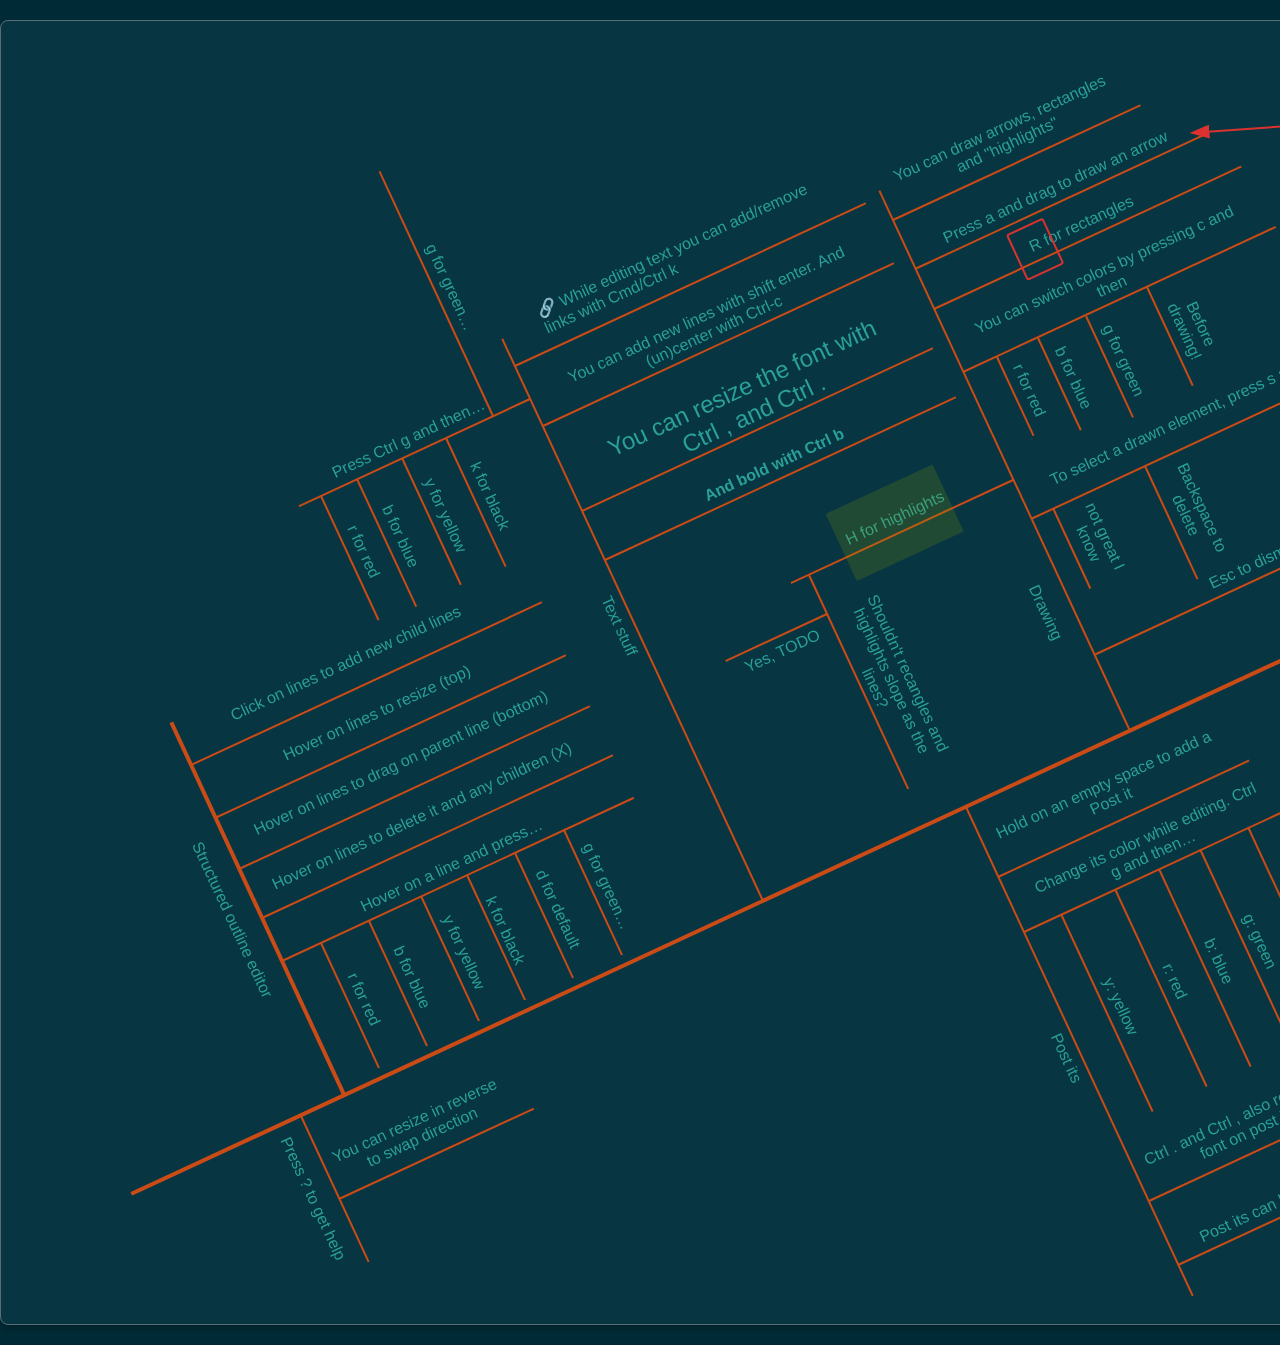
==== commit 05de469a: "Done for now" ====
--- a/media/pinta-example-dark.html
+++ b/media/pinta-example-dark.html
@@ -667,6 +667,7 @@
             font-size: 54px;
             font-weight: normal;
             text-align: center;
+            white-space: normal;
           "
         >
           Pinta 🪮
@@ -703,6 +704,7 @@
             font-size: 16px;
             font-weight: normal;
             text-align: center;
+            white-space: normal;
           "
         >
           Structured outline editor
@@ -738,6 +740,7 @@
             font-size: 16px;
             font-weight: normal;
             text-align: center;
+            white-space: normal;
           "
         >
           Click on lines to add new child lines
@@ -773,6 +776,7 @@
             font-size: 16px;
             font-weight: normal;
             text-align: center;
+            white-space: normal;
           "
         >
           Hover on lines to resize (top)
@@ -808,6 +812,7 @@
             font-size: 16px;
             font-weight: normal;
             text-align: center;
+            white-space: normal;
           "
         >
           Hover on lines to drag on parent line (bottom)
@@ -843,6 +848,7 @@
             font-size: 16px;
             font-weight: normal;
             text-align: center;
+            white-space: normal;
           "
         >
           Hover on lines to delete it and any children (X)
@@ -879,6 +885,7 @@
             font-size: 16px;
             font-weight: normal;
             text-align: center;
+            white-space: normal;
           "
         >
           Text stuff
@@ -914,6 +921,7 @@
             font-size: 16px;
             font-weight: normal;
             text-align: left;
+            white-space: normal;
           "
         >
           <a
@@ -954,6 +962,7 @@
             font-size: 16px;
             font-weight: normal;
             text-align: center;
+            white-space: normal;
           "
         >
           You can add new lines with shift enter. And (un)center with Ctrl-c
@@ -989,6 +998,7 @@
             font-size: 24px;
             font-weight: normal;
             text-align: center;
+            white-space: normal;
           "
         >
           You can resize the font with Ctrl , and Ctrl .
@@ -1024,6 +1034,7 @@
             font-size: 16px;
             font-weight: bold;
             text-align: center;
+            white-space: normal;
           "
         >
           And bold with Ctrl b
@@ -1060,6 +1071,7 @@
             font-size: 16px;
             font-weight: normal;
             text-align: center;
+            white-space: normal;
           "
         >
           Press ? to get help
@@ -1095,6 +1107,7 @@
             font-size: 16px;
             font-weight: normal;
             text-align: center;
+            white-space: normal;
           "
         >
           You can resize in reverse to swap direction
@@ -1131,6 +1144,7 @@
             font-size: 16px;
             font-weight: normal;
             text-align: center;
+            white-space: normal;
           "
         >
           Post its
@@ -1166,6 +1180,7 @@
             font-size: 16px;
             font-weight: normal;
             text-align: center;
+            white-space: normal;
           "
         >
           Hold on an empty space to add a Post it
@@ -1201,6 +1216,7 @@
             font-size: 16px;
             font-weight: normal;
             text-align: center;
+            white-space: normal;
           "
         >
           Change its color while editing. Ctrl g and then…
@@ -1236,6 +1252,7 @@
             font-size: 16px;
             font-weight: normal;
             text-align: center;
+            white-space: normal;
           "
         >
           y: yellow
@@ -1271,6 +1288,7 @@
             font-size: 16px;
             font-weight: normal;
             text-align: center;
+            white-space: normal;
           "
         >
           r: red
@@ -1306,6 +1324,7 @@
             font-size: 16px;
             font-weight: normal;
             text-align: center;
+            white-space: normal;
           "
         >
           b: blue
@@ -1341,6 +1360,7 @@
             font-size: 16px;
             font-weight: normal;
             text-align: center;
+            white-space: normal;
           "
         >
           g: green
@@ -1376,6 +1396,7 @@
             font-size: 16px;
             font-weight: normal;
             text-align: center;
+            white-space: normal;
           "
         >
           t: translucent
@@ -1411,6 +1432,7 @@
             font-size: 16px;
             font-weight: normal;
             text-align: center;
+            white-space: normal;
           "
         >
           Ctrl . and Ctrl , also resize the font on post its
@@ -1446,6 +1468,7 @@
             font-size: 16px;
             font-weight: normal;
             text-align: center;
+            white-space: normal;
           "
         >
           Post its can be dragged
@@ -1482,6 +1505,7 @@
             font-size: 16px;
             font-weight: normal;
             text-align: center;
+            white-space: normal;
           "
         >
           Drawing
@@ -1517,6 +1541,7 @@
             font-size: 16px;
             font-weight: normal;
             text-align: center;
+            white-space: normal;
           "
         >
           You can draw arrows, rectangles and &quot;highlights&quot;
@@ -1552,6 +1577,7 @@
             font-size: 16px;
             font-weight: normal;
             text-align: center;
+            white-space: normal;
           "
         >
           Press a and drag to draw an arrow
@@ -1587,6 +1613,7 @@
             font-size: 16px;
             font-weight: normal;
             text-align: center;
+            white-space: normal;
           "
         >
           R for rectangles
@@ -1622,6 +1649,7 @@
             font-size: 16px;
             font-weight: normal;
             text-align: center;
+            white-space: normal;
           "
         >
           You can switch colors by pressing c and then
@@ -1657,6 +1685,7 @@
             font-size: 16px;
             font-weight: normal;
             text-align: center;
+            white-space: normal;
           "
         >
           r for red
@@ -1692,6 +1721,7 @@
             font-size: 16px;
             font-weight: normal;
             text-align: center;
+            white-space: normal;
           "
         >
           b for blue
@@ -1727,6 +1757,7 @@
             font-size: 16px;
             font-weight: normal;
             text-align: center;
+            white-space: normal;
           "
         >
           g for green
@@ -1762,6 +1793,7 @@
             font-size: 16px;
             font-weight: normal;
             text-align: center;
+            white-space: normal;
           "
         >
           To select a drawn element, press s and click
@@ -1797,6 +1829,7 @@
             font-size: 16px;
             font-weight: normal;
             text-align: center;
+            white-space: normal;
           "
         >
           not great I know
@@ -1832,6 +1865,7 @@
             font-size: 16px;
             font-weight: normal;
             text-align: center;
+            white-space: normal;
           "
         >
           Backspace to delete
@@ -1867,6 +1901,7 @@
             font-size: 16px;
             font-weight: normal;
             text-align: center;
+            white-space: normal;
           "
         >
           Esc to dismiss
@@ -1903,6 +1938,7 @@
             font-size: 16px;
             font-weight: normal;
             text-align: center;
+            white-space: normal;
           "
         >
           File handling
@@ -1938,6 +1974,7 @@
             font-size: 16px;
             font-weight: normal;
             text-align: center;
+            white-space: normal;
           "
         >
           Saves as .pnt
@@ -1973,6 +2010,7 @@
             font-size: 16px;
             font-weight: normal;
             text-align: center;
+            white-space: normal;
           "
         >
           It&#039;s just JSON
@@ -2008,6 +2046,7 @@
             font-size: 16px;
             font-weight: normal;
             text-align: center;
+            white-space: normal;
           "
         >
           Saving is proportional
@@ -2044,6 +2083,7 @@
             font-size: 16px;
             font-weight: normal;
             text-align: center;
+            white-space: normal;
           "
         >
           So should look good in different screens…
@@ -2079,6 +2119,7 @@
             font-size: 16px;
             font-weight: normal;
             text-align: center;
+            white-space: normal;
           "
         >
           Remembers last saved and saves to the opened one
@@ -2114,6 +2155,7 @@
             font-size: 16px;
             font-weight: normal;
             text-align: center;
+            white-space: normal;
           "
         >
           Should be able to open .pnt when installed as a Progressive Web App
@@ -2149,6 +2191,7 @@
             font-size: 16px;
             font-weight: normal;
             text-align: center;
+            white-space: normal;
           "
         >
           Cmd/Ctrl e to export a standalone .html (fixed proportions)
@@ -2185,6 +2228,7 @@
             font-size: 16px;
             font-weight: normal;
             text-align: center;
+            white-space: normal;
           "
         >
           Almost forgot…
@@ -2220,6 +2264,7 @@
             font-size: 16px;
             font-weight: normal;
             text-align: center;
+            white-space: normal;
           "
         >
           Press q to switch to a light theme (and back)
@@ -2255,6 +2300,7 @@
             font-size: 16px;
             font-weight: normal;
             text-align: center;
+            white-space: normal;
           "
         >
           H for highlights
@@ -2290,6 +2336,7 @@
             font-size: 16px;
             font-weight: normal;
             text-align: center;
+            white-space: normal;
           "
         >
           Shouldn&#039;t recangles and highlights slope as the lines?
@@ -2326,6 +2373,7 @@
             font-size: 16px;
             font-weight: normal;
             text-align: center;
+            white-space: normal;
           "
         >
           Yes, TODO
@@ -2362,6 +2410,7 @@
             font-size: 16px;
             font-weight: normal;
             text-align: center;
+            white-space: normal;
           "
         >
           Although drawing elements and post-its don&#039;t respond well.
@@ -2395,6 +2444,7 @@
             font-size: 16px;
             font-weight: normal;
             text-align: center;
+            white-space: normal;
           "
         >
           Press Ctrl g and then…
@@ -2427,6 +2477,7 @@
             font-size: 16px;
             font-weight: normal;
             text-align: center;
+            white-space: normal;
           "
         >
           r for red
@@ -2459,6 +2510,7 @@
             font-size: 16px;
             font-weight: normal;
             text-align: center;
+            white-space: normal;
           "
         >
           b for blue
@@ -2491,6 +2543,7 @@
             font-size: 16px;
             font-weight: normal;
             text-align: center;
+            white-space: normal;
           "
         >
           y for yellow
@@ -2523,6 +2576,7 @@
             font-size: 16px;
             font-weight: normal;
             text-align: center;
+            white-space: normal;
           "
         >
           k for black
@@ -2555,6 +2609,7 @@
             font-size: 16px;
             font-weight: normal;
             text-align: center;
+            white-space: normal;
           "
         >
           g for green…
@@ -2587,6 +2642,7 @@
             font-size: 16px;
             font-weight: normal;
             text-align: center;
+            white-space: normal;
           "
         >
           Hover on a line and press…
@@ -2619,6 +2675,7 @@
             font-size: 16px;
             font-weight: normal;
             text-align: center;
+            white-space: normal;
           "
         >
           r for red
@@ -2651,6 +2708,7 @@
             font-size: 16px;
             font-weight: normal;
             text-align: center;
+            white-space: normal;
           "
         >
           b for blue
@@ -2683,6 +2741,7 @@
             font-size: 16px;
             font-weight: normal;
             text-align: center;
+            white-space: normal;
           "
         >
           y for yellow
@@ -2715,6 +2774,7 @@
             font-size: 16px;
             font-weight: normal;
             text-align: center;
+            white-space: normal;
           "
         >
           k for black
@@ -2747,6 +2807,7 @@
             font-size: 16px;
             font-weight: normal;
             text-align: center;
+            white-space: normal;
           "
         >
           d for default
@@ -2779,6 +2840,7 @@
             font-size: 16px;
             font-weight: normal;
             text-align: center;
+            white-space: normal;
           "
         >
           g for green…
@@ -2811,6 +2873,7 @@
             font-size: 16px;
             font-weight: normal;
             text-align: center;
+            white-space: normal;
           "
         >
           Before drawing!
@@ -2843,6 +2906,7 @@
             font-size: 16px;
             font-weight: normal;
             text-align: center;
+            white-space: normal;
           "
         >
           This export can be opened as a native &quot;Pinta&quot; file, too
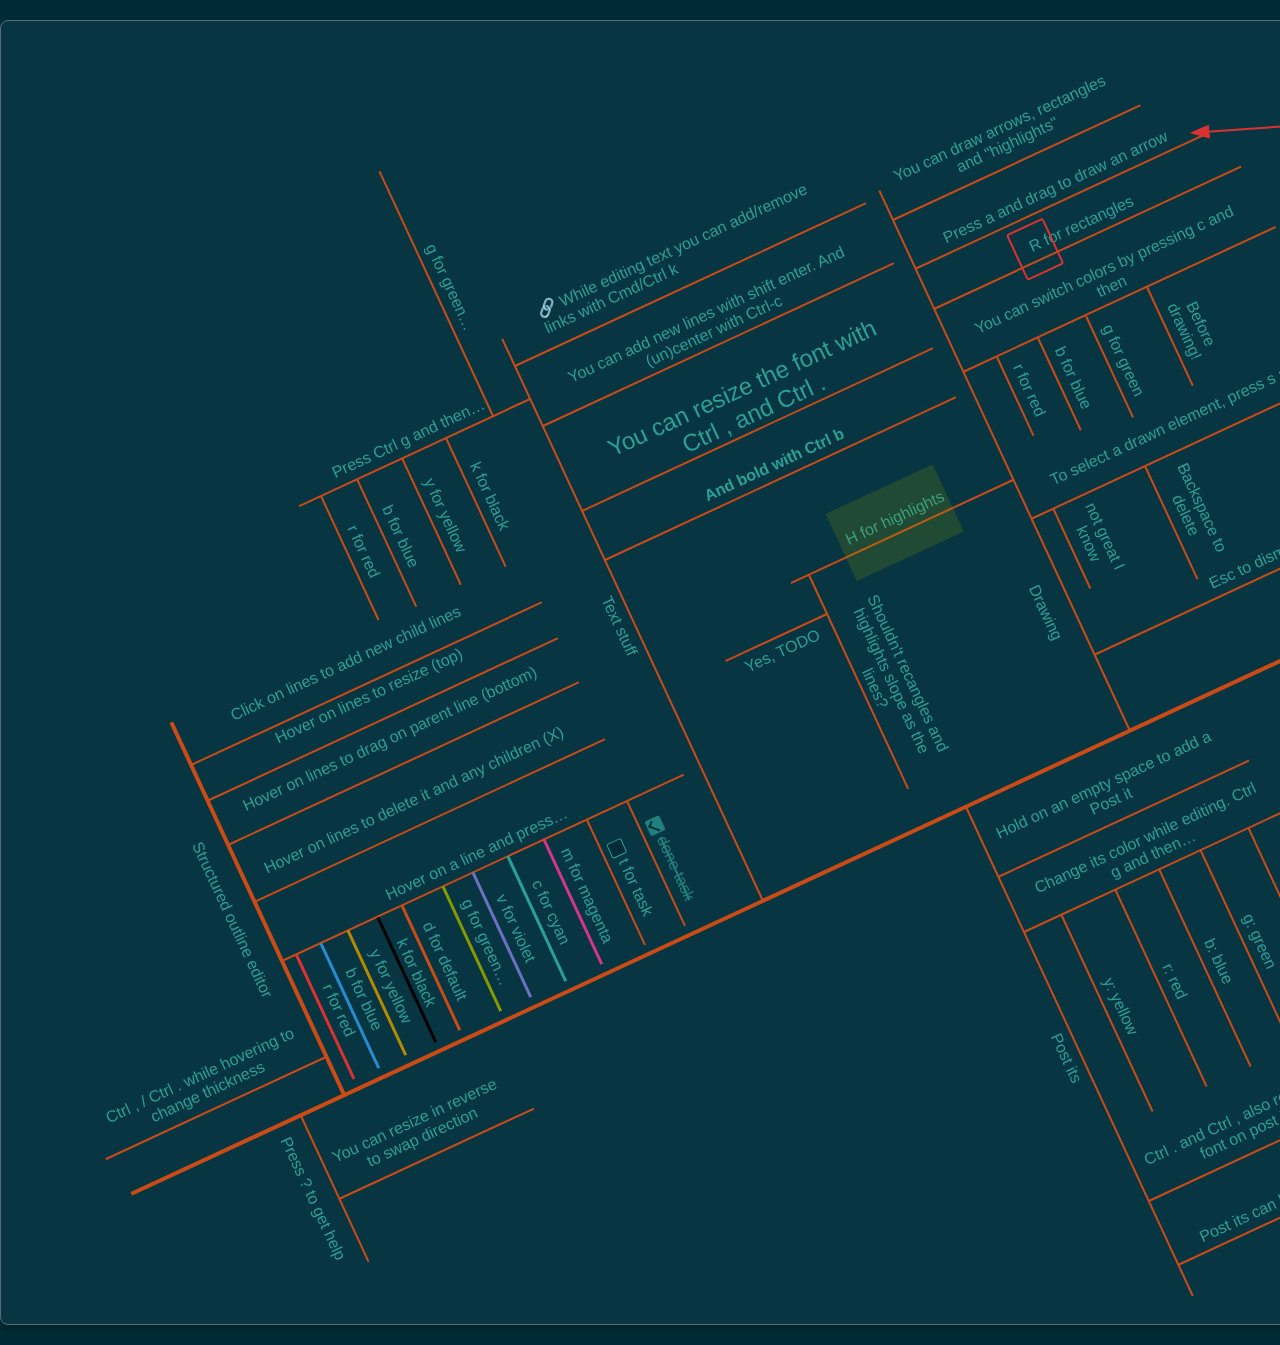
==== commit b3dbbf61: "Add task checkboxes, also to export, and improve README" ====
--- a/media/pinta-example-dark.html
+++ b/media/pinta-example-dark.html
@@ -220,6 +220,8 @@
         border-radius: 50%;
         z-index: 15;
         display: none;
+        background-clip: padding-box; /* Ensure background does not leak into transparent border*/
+        border: 0.5em solid transparent; /* Increase size of hover area for handle */
       }
       .resize-handle {
         background-color: var(--blue);
@@ -597,6 +599,51 @@
         border-top: 1px solid var(--theme-border-color);
       }
 
+      .line-label-checkbox {
+        appearance: none;
+        -webkit-appearance: none;
+        -moz-appearance: none;
+
+        width: 1em;
+        height: 1em;
+        font-size: inherit;
+
+        border: 1.5px solid var(--theme-schema-text-color);
+        border-radius: 2px;
+
+        background-color: var(--theme-main-background);
+
+        margin-right: 5px;
+        vertical-align: middle;
+        cursor: pointer;
+        display: inline-block;
+        position: relative;
+      }
+
+      .line-label-checkbox:checked {
+        background-color: var(--theme-schema-text-color);
+        border-color: var(--theme-schema-text-color);
+      }
+
+      .line-label-checkbox:checked::after {
+        content: "";
+        position: absolute;
+        left: 0.25em;
+        top: 0.05em;
+        width: 0.3em;
+        height: 0.6em;
+        border: solid var(--theme-main-background);
+        border-width: 0 0.15em 0.15em 0;
+        transform: rotate(45deg);
+      }
+
+      .line-text.checkbox-checked {
+        text-decoration: line-through;
+        opacity: 0.7;
+        text-decoration-line: line-through;
+        text-decoration-thickness: 0.15em !important;
+      }
+
       /* Additional styles for static export if needed */
       body {
         margin: 0;
@@ -749,8 +796,8 @@
       <div
         class="line-element-group"
         style="
-          left: 214.332px;
-          top: 797.187px;
+          left: 206.413px;
+          top: 780.114px;
           width: 387.218px;
           transform: rotate(-24.8832deg) scaleX(1);
           transform-origin: 0px 0px;
@@ -767,15 +814,15 @@
           class="line-text"
           style="
             white-space: pre-wrap;
+            color: var(--theme-schema-text-color);
+            left: 49.3613%;
+            top: -27.2264px;
+            transform: translateX(-50%) translateY(-50%) scaleX(1) rotate(0deg);
+            font-size: 16px;
+            font-weight: normal;
+            text-align: center;
             max-width: 329.136px;
             width: 329.136px;
-            color: var(--theme-schema-text-color);
-            left: 49.3613%;
-            top: -27.2264px;
-            transform: translateX(-50%) translateY(-50%) scaleX(1) rotate(0deg);
-            font-size: 16px;
-            font-weight: normal;
-            text-align: center;
             white-space: normal;
           "
         >
@@ -785,8 +832,8 @@
       <div
         class="line-element-group"
         style="
-          left: 237.782px;
-          top: 847.744px;
+          left: 226.926px;
+          top: 824.34px;
           width: 387.218px;
           transform: rotate(-24.8832deg) scaleX(1);
           transform-origin: 0px 0px;
@@ -803,15 +850,15 @@
           class="line-text"
           style="
             white-space: pre-wrap;
+            color: var(--theme-schema-text-color);
+            left: 49.4417%;
+            top: -28.3254px;
+            transform: translateX(-50%) translateY(-50%) scaleX(1) rotate(0deg);
+            font-size: 16px;
+            font-weight: normal;
+            text-align: center;
             max-width: 329.136px;
             width: 329.136px;
-            color: var(--theme-schema-text-color);
-            left: 49.4417%;
-            top: -28.3254px;
-            transform: translateX(-50%) translateY(-50%) scaleX(1) rotate(0deg);
-            font-size: 16px;
-            font-weight: normal;
-            text-align: center;
             white-space: normal;
           "
         >
@@ -821,8 +868,8 @@
       <div
         class="line-element-group"
         style="
-          left: 260.509px;
-          top: 896.742px;
+          left: 253.09px;
+          top: 880.748px;
           width: 387.218px;
           transform: rotate(-24.8832deg) scaleX(1);
           transform-origin: 0px 0px;
@@ -839,15 +886,15 @@
           class="line-text"
           style="
             white-space: pre-wrap;
+            color: var(--theme-schema-text-color);
+            left: 48.5374%;
+            top: -24.8071px;
+            transform: translateX(-50%) translateY(-50%) scaleX(1) rotate(0deg);
+            font-size: 16px;
+            font-weight: normal;
+            text-align: center;
             max-width: 329.136px;
             width: 329.136px;
-            color: var(--theme-schema-text-color);
-            left: 48.5374%;
-            top: -24.8071px;
-            transform: translateX(-50%) translateY(-50%) scaleX(1) rotate(0deg);
-            font-size: 16px;
-            font-weight: normal;
-            text-align: center;
             white-space: normal;
           "
         >
@@ -2620,7 +2667,7 @@
         style="
           left: 280.616px;
           top: 940.093px;
-          width: 387.815px;
+          width: 443.133px;
           transform: rotate(-24.8832deg) scaleX(1);
           transform-origin: 0px 0px;
         "
@@ -2633,8 +2680,6 @@
           class="line-text"
           style="
             white-space: pre-wrap;
-            max-width: 329.643px;
-            width: 329.643px;
             color: var(--theme-schema-text-color);
             left: 50%;
             top: -15px;
@@ -2642,6 +2687,8 @@
             font-size: 16px;
             font-weight: normal;
             text-align: center;
+            max-width: 376.663px;
+            width: 376.663px;
             white-space: normal;
           "
         >
@@ -2651,8 +2698,8 @@
       <div
         class="line-element-group"
         style="
-          left: 319.743px;
-          top: 921.944px;
+          left: 295.452px;
+          top: 933.211px;
           width: 138.141px;
           transform: rotate(65.1168deg) scaleX(1);
           transform-origin: 0px 0px;
@@ -2660,21 +2707,21 @@
       >
         <div
           class="line-visual"
-          style="height: 2px; background-color: var(--theme-schema-line-color)"
-        ></div>
-        <div
-          class="line-text"
-          style="
-            white-space: pre-wrap;
+          style="height: 3px; background-color: var(--red)"
+        ></div>
+        <div
+          class="line-text"
+          style="
+            white-space: pre-wrap;
+            color: var(--theme-schema-text-color);
+            left: 50%;
+            top: -15px;
+            transform: translateX(-50%) translateY(-50%) scaleX(1) rotate(0deg);
+            font-size: 16px;
+            font-weight: normal;
+            text-align: center;
             max-width: 117.42px;
             width: 117.42px;
-            color: var(--theme-schema-text-color);
-            left: 50%;
-            top: -15px;
-            transform: translateX(-50%) translateY(-50%) scaleX(1) rotate(0deg);
-            font-size: 16px;
-            font-weight: normal;
-            text-align: center;
             white-space: normal;
           "
         >
@@ -2684,8 +2731,8 @@
       <div
         class="line-element-group"
         style="
-          left: 367.965px;
-          top: 899.578px;
+          left: 320.269px;
+          top: 921.7px;
           width: 138.141px;
           transform: rotate(65.1168deg) scaleX(1);
           transform-origin: 0px 0px;
@@ -2693,21 +2740,21 @@
       >
         <div
           class="line-visual"
-          style="height: 2px; background-color: var(--theme-schema-line-color)"
-        ></div>
-        <div
-          class="line-text"
-          style="
-            white-space: pre-wrap;
+          style="height: 2.5px; background-color: var(--blue)"
+        ></div>
+        <div
+          class="line-text"
+          style="
+            white-space: pre-wrap;
+            color: var(--theme-schema-text-color);
+            left: 50%;
+            top: -15px;
+            transform: translateX(-50%) translateY(-50%) scaleX(1) rotate(0deg);
+            font-size: 16px;
+            font-weight: normal;
+            text-align: center;
             max-width: 117.42px;
             width: 117.42px;
-            color: var(--theme-schema-text-color);
-            left: 50%;
-            top: -15px;
-            transform: translateX(-50%) translateY(-50%) scaleX(1) rotate(0deg);
-            font-size: 16px;
-            font-weight: normal;
-            text-align: center;
             white-space: normal;
           "
         >
@@ -2717,8 +2764,8 @@
       <div
         class="line-element-group"
         style="
-          left: 420.301px;
-          top: 875.303px;
+          left: 347.448px;
+          top: 909.094px;
           width: 138.141px;
           transform: rotate(65.1168deg) scaleX(1);
           transform-origin: 0px 0px;
@@ -2726,21 +2773,21 @@
       >
         <div
           class="line-visual"
-          style="height: 2px; background-color: var(--theme-schema-line-color)"
-        ></div>
-        <div
-          class="line-text"
-          style="
-            white-space: pre-wrap;
+          style="height: 2.5px; background-color: var(--yellow)"
+        ></div>
+        <div
+          class="line-text"
+          style="
+            white-space: pre-wrap;
+            color: var(--theme-schema-text-color);
+            left: 50%;
+            top: -15px;
+            transform: translateX(-50%) translateY(-50%) scaleX(1) rotate(0deg);
+            font-size: 16px;
+            font-weight: normal;
+            text-align: center;
             max-width: 117.42px;
             width: 117.42px;
-            color: var(--theme-schema-text-color);
-            left: 50%;
-            top: -15px;
-            transform: translateX(-50%) translateY(-50%) scaleX(1) rotate(0deg);
-            font-size: 16px;
-            font-weight: normal;
-            text-align: center;
             white-space: normal;
           "
         >
@@ -2750,8 +2797,8 @@
       <div
         class="line-element-group"
         style="
-          left: 465.791px;
-          top: 854.203px;
+          left: 376.589px;
+          top: 895.578px;
           width: 138.141px;
           transform: rotate(65.1168deg) scaleX(1);
           transform-origin: 0px 0px;
@@ -2759,21 +2806,21 @@
       >
         <div
           class="line-visual"
-          style="height: 2px; background-color: var(--theme-schema-line-color)"
-        ></div>
-        <div
-          class="line-text"
-          style="
-            white-space: pre-wrap;
+          style="height: 2.5px; background-color: var(--black)"
+        ></div>
+        <div
+          class="line-text"
+          style="
+            white-space: pre-wrap;
+            color: var(--theme-schema-text-color);
+            left: 48.225%;
+            top: -11.4309px;
+            transform: translateX(-50%) translateY(-50%) scaleX(1) rotate(0deg);
+            font-size: 16px;
+            font-weight: normal;
+            text-align: center;
             max-width: 117.42px;
             width: 117.42px;
-            color: var(--theme-schema-text-color);
-            left: 48.225%;
-            top: -11.4309px;
-            transform: translateX(-50%) translateY(-50%) scaleX(1) rotate(0deg);
-            font-size: 16px;
-            font-weight: normal;
-            text-align: center;
             white-space: normal;
           "
         >
@@ -2783,8 +2830,8 @@
       <div
         class="line-element-group"
         style="
-          left: 514.454px;
-          top: 831.632px;
+          left: 400.884px;
+          top: 884.309px;
           width: 138.141px;
           transform: rotate(65.1168deg) scaleX(1);
           transform-origin: 0px 0px;
@@ -2792,21 +2839,24 @@
       >
         <div
           class="line-visual"
-          style="height: 2px; background-color: var(--theme-schema-line-color)"
-        ></div>
-        <div
-          class="line-text"
-          style="
-            white-space: pre-wrap;
+          style="
+            height: 2.5px;
+            background-color: var(--theme-schema-line-color);
+          "
+        ></div>
+        <div
+          class="line-text"
+          style="
+            white-space: pre-wrap;
+            color: var(--theme-schema-text-color);
+            left: 50%;
+            top: -15px;
+            transform: translateX(-50%) translateY(-50%) scaleX(1) rotate(0deg);
+            font-size: 16px;
+            font-weight: normal;
+            text-align: center;
             max-width: 117.42px;
             width: 117.42px;
-            color: var(--theme-schema-text-color);
-            left: 50%;
-            top: -15px;
-            transform: translateX(-50%) translateY(-50%) scaleX(1) rotate(0deg);
-            font-size: 16px;
-            font-weight: normal;
-            text-align: center;
             white-space: normal;
           "
         >
@@ -2816,8 +2866,8 @@
       <div
         class="line-element-group"
         style="
-          left: 563.236px;
-          top: 809.006px;
+          left: 441.891px;
+          top: 865.289px;
           width: 138.141px;
           transform: rotate(65.1168deg) scaleX(1);
           transform-origin: 0px 0px;
@@ -2825,21 +2875,21 @@
       >
         <div
           class="line-visual"
-          style="height: 2px; background-color: var(--theme-schema-line-color)"
-        ></div>
-        <div
-          class="line-text"
-          style="
-            white-space: pre-wrap;
+          style="height: 2.5px; background-color: var(--green)"
+        ></div>
+        <div
+          class="line-text"
+          style="
+            white-space: pre-wrap;
+            color: var(--theme-schema-text-color);
+            left: 50%;
+            top: -15px;
+            transform: translateX(-50%) translateY(-50%) scaleX(1) rotate(0deg);
+            font-size: 16px;
+            font-weight: normal;
+            text-align: center;
             max-width: 117.42px;
             width: 117.42px;
-            color: var(--theme-schema-text-color);
-            left: 50%;
-            top: -15px;
-            transform: translateX(-50%) translateY(-50%) scaleX(1) rotate(0deg);
-            font-size: 16px;
-            font-weight: normal;
-            text-align: center;
             white-space: normal;
           "
         >
@@ -2910,6 +2960,223 @@
           "
         >
           This export can be opened as a native &quot;Pinta&quot; file, too
+        </div>
+      </div>
+      <div
+        class="line-element-group"
+        style="
+          left: 585.876px;
+          top: 798.505px;
+          width: 138.141px;
+          transform: rotate(65.1168deg) scaleX(1);
+          transform-origin: 0px 0px;
+        "
+      >
+        <div
+          class="line-visual"
+          style="height: 2px; background-color: var(--theme-schema-line-color)"
+        ></div>
+        <div
+          class="line-text"
+          style="
+            white-space: pre-wrap;
+            color: var(--theme-schema-text-color);
+            left: 50%;
+            top: -15px;
+            transform: translateX(-50%) translateY(-50%) scaleX(1) rotate(0deg);
+            font-size: 16px;
+            font-weight: normal;
+            text-align: center;
+            max-width: 117.42px;
+            width: 117.42px;
+            white-space: normal;
+          "
+        >
+          <input
+            type="checkbox"
+            class="line-label-checkbox"
+            style="
+              border-color: var(--theme-schema-text-color);
+              background-color: var(--theme-main-background);
+            "
+            disabled
+          />t for task
+        </div>
+      </div>
+      <div
+        class="line-element-group"
+        style="
+          left: 472.005px;
+          top: 851.321px;
+          width: 138.141px;
+          transform: rotate(65.1168deg) scaleX(1);
+          transform-origin: 0px 0px;
+        "
+      >
+        <div
+          class="line-visual"
+          style="height: 2.5px; background-color: var(--violet)"
+        ></div>
+        <div
+          class="line-text"
+          style="
+            white-space: pre-wrap;
+            color: var(--theme-schema-text-color);
+            left: 50%;
+            top: -15px;
+            transform: translateX(-50%) translateY(-50%) scaleX(1) rotate(0deg);
+            font-size: 16px;
+            font-weight: normal;
+            text-align: center;
+            max-width: 117.42px;
+            width: 117.42px;
+            white-space: normal;
+          "
+        >
+          v for violet
+        </div>
+      </div>
+      <div
+        class="line-element-group"
+        style="
+          left: 507.469px;
+          top: 834.872px;
+          width: 138.141px;
+          transform: rotate(65.1168deg) scaleX(1);
+          transform-origin: 0px 0px;
+        "
+      >
+        <div
+          class="line-visual"
+          style="height: 2.5px; background-color: var(--cyan)"
+        ></div>
+        <div
+          class="line-text"
+          style="
+            white-space: pre-wrap;
+            color: var(--theme-schema-text-color);
+            left: 50%;
+            top: -15px;
+            transform: translateX(-50%) translateY(-50%) scaleX(1) rotate(0deg);
+            font-size: 16px;
+            font-weight: normal;
+            text-align: center;
+            max-width: 117.42px;
+            width: 117.42px;
+            white-space: normal;
+          "
+        >
+          c for cyan
+        </div>
+      </div>
+      <div
+        class="line-element-group"
+        style="
+          left: 542.826px;
+          top: 818.472px;
+          width: 138.141px;
+          transform: rotate(65.1168deg) scaleX(1);
+          transform-origin: 0px 0px;
+        "
+      >
+        <div
+          class="line-visual"
+          style="height: 2.5px; background-color: var(--magenta)"
+        ></div>
+        <div
+          class="line-text"
+          style="
+            white-space: pre-wrap;
+            color: var(--theme-schema-text-color);
+            left: 50%;
+            top: -15px;
+            transform: translateX(-50%) translateY(-50%) scaleX(1) rotate(0deg);
+            font-size: 16px;
+            font-weight: normal;
+            text-align: center;
+            max-width: 117.42px;
+            width: 117.42px;
+            white-space: normal;
+          "
+        >
+          m for magenta
+        </div>
+      </div>
+      <div
+        class="line-element-group"
+        style="
+          left: 626.032px;
+          top: 779.879px;
+          width: 138.141px;
+          transform: rotate(65.1168deg) scaleX(1);
+          transform-origin: 0px 0px;
+        "
+      >
+        <div
+          class="line-visual"
+          style="height: 2px; background-color: var(--theme-schema-line-color)"
+        ></div>
+        <div
+          class="line-text checkbox-checked"
+          style="
+            white-space: pre-wrap;
+            color: var(--theme-schema-text-color);
+            left: 50%;
+            top: -15px;
+            transform: translateX(-50%) translateY(-50%) scaleX(1) rotate(0deg);
+            font-size: 16px;
+            font-weight: normal;
+            text-align: center;
+            cursor: grab;
+            max-width: 117.42px;
+            width: 117.42px;
+            white-space: normal;
+          "
+        >
+          <input
+            type="checkbox"
+            class="line-label-checkbox"
+            style="
+              border-color: var(--theme-schema-text-color);
+              background-color: var(--theme-schema-text-color);
+            "
+            checked
+            disabled
+          />done task
+        </div>
+      </div>
+      <div
+        class="line-element-group"
+        style="
+          left: 324.871px;
+          top: 1035.51px;
+          width: 242.535px;
+          transform: rotate(-24.8832deg) scaleX(-1);
+          transform-origin: 0px 0px;
+        "
+      >
+        <div
+          class="line-visual"
+          style="height: 2px; background-color: var(--theme-schema-line-color)"
+        ></div>
+        <div
+          class="line-text"
+          style="
+            white-space: pre-wrap;
+            color: var(--theme-schema-text-color);
+            left: 50.1761%;
+            top: -26.7511px;
+            transform: translateX(-50%) translateY(-50%) scaleX(-1) rotate(0deg);
+            font-size: 16px;
+            font-weight: normal;
+            text-align: center;
+            cursor: grab;
+            max-width: 206.155px;
+            width: 206.155px;
+            white-space: normal;
+          "
+        >
+          Ctrl , / Ctrl . while hovering to change thickness
         </div>
       </div>
       <div
@@ -3130,7 +3397,7 @@
     </div>
 
     <!-- PINTA_DIAGRAM_DATA_START 
-{"lines":{"line-0":{"parentId":null,"startX":130.34375,"startY":1173.09375,"length":2478.1976983839263,"text":"Pinta 🪮","textPosRatio":0.6448177861260128,"textPerpOffset":-29.499831474863456,"thickness":4,"color":"var(--theme-schema-line-color)","children":["line-1","line-6","line-11","line-13","line-23","line-36","line-45"],"offsetRatioOnParent":0.5,"fontSize":54,"isBold":false,"isCentered":true,"linkUrl":null,"angle":-24.883178609379634,"id":"line-0"},"line-1":{"parentId":"line-0","startX":342.94907190329013,"startY":1074.48150263907,"length":411.3443460043535,"relativeDirection":-1,"text":"Structured outline editor","textPosRatio":0.5,"textPerpOffset":-27.868850224579045,"thickness":3.7158466966105395,"color":"var(--theme-schema-line-color)","children":["line-2","line-3","line-4","line-5","line-57"],"offsetRatioOnParent":0.0945694052849964,"fontSize":16,"isBold":false,"isCentered":true,"linkUrl":null,"id":"line-1"},"line-2":{"parentId":"line-1","startX":189.6384506605256,"startY":743.9479750822757,"length":387.21839037248844,"relativeDirection":1,"text":"Click on lines to add new child lines","textPosRatio":0.4730027186052752,"textPerpOffset":-27.100013798423625,"thickness":1.9985595675881502,"color":"var(--theme-schema-line-color)","children":[],"offsetRatioOnParent":0.8857730489014157,"fontSize":16,"isBold":false,"isCentered":true,"linkUrl":null,"id":"line-2"},"line-3":{"parentId":"line-1","startX":214.33199292873013,"startY":797.1865802592647,"length":387.21839037248844,"relativeDirection":1,"text":"Hover on lines to resize (top)","textPosRatio":0.49361314692695923,"textPerpOffset":-27.226405247637334,"thickness":1.9985595675881502,"color":"var(--theme-schema-line-color)","children":[],"offsetRatioOnParent":0.7431027365265919,"fontSize":16,"isBold":false,"isCentered":true,"linkUrl":null,"id":"line-3"},"line-4":{"parentId":"line-1","startX":237.78198103206336,"startY":847.7441164960138,"length":387.21839037248844,"relativeDirection":1,"text":"Hover on lines to drag on parent line (bottom)","textPosRatio":0.4944173722616064,"textPerpOffset":-28.32543147496039,"thickness":1.9985595675881502,"color":"var(--theme-schema-line-color)","children":[],"offsetRatioOnParent":0.6076172281474933,"fontSize":16,"isBold":false,"isCentered":true,"linkUrl":null,"id":"line-4"},"line-5":{"parentId":"line-1","startX":260.50854241551133,"startY":896.7419644103612,"length":387.21839037248844,"relativeDirection":1,"text":"Hover on lines to delete it and any children (X)","textPosRatio":0.48537359927810647,"textPerpOffset":-24.80714591639184,"thickness":1.9985595675881502,"color":"var(--theme-schema-line-color)","children":[],"offsetRatioOnParent":0.4763114164269503,"fontSize":16,"isBold":false,"isCentered":true,"linkUrl":null,"id":"line-5"},"line-6":{"parentId":"line-0","startX":762.0900153673067,"startY":880.0723033492777,"length":619.5494245959816,"relativeDirection":-1,"text":"Text stuff","textPosRatio":0.5,"textPerpOffset":-14.989196756911127,"thickness":1.9985595675881502,"color":"var(--theme-schema-line-color)","children":["line-7","line-8","line-9","line-10","line-51"],"offsetRatioOnParent":0.281008340110978,"fontSize":16,"isBold":false,"isCentered":true,"linkUrl":null,"id":"line-6"},"line-7":{"parentId":"line-6","startX":513.7934727773192,"startY":344.75171409625045,"length":387.21839037248844,"relativeDirection":1,"text":"While editing text you can add/remove links with Cmd/Ctrl k","textPosRatio":0.5371780453760537,"textPerpOffset":-29.94454032543688,"thickness":1.9985595675881502,"color":"var(--theme-schema-line-color)","children":[],"offsetRatioOnParent":0.9524681566626237,"fontSize":16,"isBold":false,"isCentered":false,"linkUrl":"https://mostlymaths.net/","id":"line-7","visualColor":"default"},"line-8":{"parentId":"line-6","startX":541.5441150437721,"startY":404.58134368057557,"length":387.21839037248844,"relativeDirection":1,"text":"You can add new lines with shift enter. And (un)center with Ctrl-c","textPosRatio":0.5038688074206374,"textPerpOffset":-23.4113554401166,"thickness":1.9985595675881502,"color":"var(--theme-schema-line-color)","children":[],"offsetRatioOnParent":0.8460164001861799,"fontSize":16,"isBold":false,"isCentered":true,"linkUrl":null,"id":"line-8"},"line-9":{"parentId":"line-6","startX":581.1463617767727,"startY":489.96270999247406,"length":387.21839037248844,"relativeDirection":1,"text":"You can resize the font with Ctrl , and Ctrl .","textPosRatio":0.5084526219996743,"textPerpOffset":-29.978393513822255,"thickness":1.9985595675881502,"color":"var(--theme-schema-line-color)","children":[],"offsetRatioOnParent":0.6941017639531399,"fontSize":24,"isBold":false,"isCentered":true,"linkUrl":null,"id":"line-9"},"line-10":{"parentId":"line-6","startX":603.7408026298532,"startY":538.6757096385733,"length":387.21839037248844,"relativeDirection":1,"text":"And bold with Ctrl b","textPosRatio":0.5,"textPerpOffset":-14.989196756911127,"thickness":1.9985595675881502,"color":"var(--theme-schema-line-color)","children":[],"offsetRatioOnParent":0.607429250491311,"fontSize":16,"isBold":true,"isCentered":true,"linkUrl":null,"id":"line-10"},"line-11":{"parentId":"line-0","startX":299.7102267284313,"startY":1094.5368787595403,"length":-161.19365063690222,"relativeDirection":-1,"text":"Press ? to get help","textPosRatio":0.49388039788819227,"textPerpOffset":-23.996936708522146,"thickness":1.9985595675881502,"color":"var(--theme-schema-line-color)","children":["line-12"],"offsetRatioOnParent":0.07533624669427931,"fontSize":16,"isBold":false,"isCentered":true,"linkUrl":null,"id":"line-11"},"line-12":{"parentId":"line-11","startX":338.2584233785114,"startY":1177.6457417751567,"length":214.64716674756934,"relativeDirection":1,"text":"You can resize in reverse to swap direction","textPosRatio":0.47321541535049927,"textPerpOffset":-29.978393513822255,"thickness":1.9985595675881502,"color":"var(--theme-schema-line-color)","children":[],"offsetRatioOnParent":0.5683447930461545,"fontSize":16,"isBold":false,"isCentered":true,"linkUrl":null,"id":"line-12"},"line-13":{"parentId":"line-0","startX":964.8237757736907,"startY":786.0387601122941,"length":-539.4529373884895,"relativeDirection":-1,"text":"Post its","textPosRatio":0.5,"textPerpOffset":-14.989196756911127,"thickness":1.9985595675881502,"color":"var(--theme-schema-line-color)","children":["line-14","line-15","line-21","line-22"],"offsetRatioOnParent":0.37118675606588925,"fontSize":16,"isBold":false,"isCentered":true,"linkUrl":null,"id":"line-13"},"line-14":{"parentId":"line-13","startX":997.2134273656201,"startY":855.869967567017,"length":276.74622478508155,"relativeDirection":1,"text":"Hold on an empty space to add a Post it","textPosRatio":0.4860731801967486,"textPerpOffset":-29.708883556106727,"thickness":1.9985595675881502,"color":"var(--theme-schema-line-color)","children":[],"offsetRatioOnParent":0.14269490444411342,"fontSize":16,"isBold":false,"isCentered":true,"linkUrl":null,"id":"line-14"},"line-15":{"parentId":"line-13","startX":1022.5528009703859,"startY":910.5009675314637,"length":290.0917011316858,"relativeDirection":1,"text":"Change its color while editing. Ctrl g and then…","textPosRatio":0.516028313644664,"textPerpOffset":-25.078767079519896,"thickness":1.9985595675881502,"color":"var(--theme-schema-line-color)","children":["line-16","line-17","line-18","line-19","line-20"],"offsetRatioOnParent":0.2543293098017402,"fontSize":16,"isBold":false,"isCentered":true,"linkUrl":null,"id":"line-15"},"line-16":{"parentId":"line-15","startX":1059.584148811203,"startY":893.3248009110985,"length":217.56877584876435,"relativeDirection":1,"text":"y: yellow","textPosRatio":0.5,"textPerpOffset":-14.989196756911127,"thickness":1.9985595675881502,"color":"var(--theme-schema-line-color)","children":[],"offsetRatioOnParent":0.14071703976264746,"fontSize":16,"isBold":false,"isCentered":true,"linkUrl":null,"id":"line-16"},"line-17":{"parentId":"line-15","startX":1113.9687835198863,"startY":868.0996983477393,"length":217.56877584876435,"relativeDirection":1,"text":"r: red","textPosRatio":0.5,"textPerpOffset":-14.989196756911127,"thickness":1.9985595675881502,"color":"var(--theme-schema-line-color)","children":[],"offsetRatioOnParent":0.34737559396044,"fontSize":16,"isBold":false,"isCentered":true,"linkUrl":null,"id":"line-17"},"line-18":{"parentId":"line-15","startX":1157.7212482985726,"startY":847.8060912038467,"length":217.56877584876435,"relativeDirection":1,"text":"b: blue","textPosRatio":0.5,"textPerpOffset":-14.989196756911127,"thickness":1.9985595675881502,"color":"var(--theme-schema-line-color)","children":[],"offsetRatioOnParent":0.5136325002021859,"fontSize":16,"isBold":false,"isCentered":true,"linkUrl":null,"id":"line-18"},"line-19":{"parentId":"line-15","startX":1199.4340022400045,"startY":828.4585585411921,"length":217.56877584876435,"relativeDirection":1,"text":"g: green","textPosRatio":0.5,"textPerpOffset":-14.989196756911127,"thickness":1.9985595675881502,"color":"var(--theme-schema-line-color)","children":[],"offsetRatioOnParent":0.6721386199420735,"fontSize":16,"isBold":false,"isCentered":true,"linkUrl":null,"id":"line-19"},"line-20":{"parentId":"line-15","startX":1246.9914933289383,"startY":806.4000746182901,"length":217.56877584876435,"relativeDirection":1,"text":"t: translucent","textPosRatio":0.5,"textPerpOffset":-14.989196756911127,"thickness":1.9985595675881502,"color":"var(--theme-schema-line-color)","children":[],"offsetRatioOnParent":0.8528544122308146,"fontSize":16,"isBold":false,"isCentered":true,"linkUrl":null,"id":"line-20"},"line-21":{"parentId":"line-13","startX":1147.7690276699982,"startY":1180.4637449494526,"length":252.25450156134747,"relativeDirection":1,"text":"Ctrl . and Ctrl , also resize the font on post its","textPosRatio":0.47112335168021285,"textPerpOffset":-28.736486358011504,"thickness":1.9985595675881502,"color":"var(--theme-schema-line-color)","children":[],"offsetRatioOnParent":0.805978266353213,"fontSize":16,"isBold":false,"isCentered":true,"linkUrl":null,"id":"line-21"},"line-22":{"parentId":"line-13","startX":1177.4446439125697,"startY":1244.4435660444758,"length":231.76662851464582,"relativeDirection":1,"text":"Post its can be dragged","textPosRatio":0.5,"textPerpOffset":-14.989196756911127,"thickness":1.9985595675881502,"color":"var(--theme-schema-line-color)","children":[],"offsetRatioOnParent":0.9367162958141131,"fontSize":16,"isBold":false,"isCentered":true,"linkUrl":null,"id":"line-22"},"line-23":{"parentId":"line-0","startX":1128.619657452106,"startY":710.0656854207732,"length":595.87967755585,"relativeDirection":-1,"text":"Drawing","textPosRatio":0.23914684972289754,"textPerpOffset":-27.34414761255249,"thickness":1.9985595675881502,"color":"var(--theme-schema-line-color)","children":["line-24","line-25","line-26","line-27","line-32","line-35","line-47"],"offsetRatioOnParent":0.44404513505560006,"fontSize":16,"isBold":false,"isCentered":true,"linkUrl":null,"id":"line-23"},"line-24":{"parentId":"line-23","startX":891.7679916586585,"startY":199.41993910653463,"length":273.374710754778,"relativeDirection":1,"text":"You can draw arrows, rectangles and \"highlights\"","textPosRatio":0.494724168681538,"textPerpOffset":-28.91382643130544,"thickness":1.9985595675881502,"color":"var(--theme-schema-line-color)","children":[],"offsetRatioOnParent":0.9446558539147284,"fontSize":16,"isBold":false,"isCentered":true,"linkUrl":null,"id":"line-24"},"line-25":{"parentId":"line-23","startX":914.1794409427489,"startY":247.73841390940277,"length":323.6481675687309,"relativeDirection":1,"text":"Press a and drag to draw an arrow","textPosRatio":0.5,"textPerpOffset":-14.989196756911127,"thickness":1.9985595675881502,"color":"var(--theme-schema-line-color)","children":[],"offsetRatioOnParent":0.8552703446762508,"fontSize":16,"isBold":false,"isCentered":true,"linkUrl":null,"id":"line-25"},"line-26":{"parentId":"line-23","startX":933.0349804562983,"startY":288.3904440093338,"length":338.97743948569945,"relativeDirection":1,"text":"R for rectangles","textPosRatio":0.5,"textPerpOffset":-14.989196756911127,"thickness":1.9985595675881502,"color":"var(--theme-schema-line-color)","children":[],"offsetRatioOnParent":0.7800671759734885,"fontSize":16,"isBold":false,"isCentered":true,"linkUrl":null,"id":"line-26"},"line-27":{"parentId":"line-23","startX":962.2410711341438,"startY":351.35798076339603,"length":345.38957303988997,"relativeDirection":1,"text":"You can switch colors by pressing c and then","textPosRatio":0.49513075924130034,"textPerpOffset":-24.514980802647948,"thickness":1.9985595675881502,"color":"var(--theme-schema-line-color)","children":["line-28","line-29","line-30","line-64"],"offsetRatioOnParent":0.6635820145271196,"fontSize":16,"isBold":false,"isCentered":true,"linkUrl":null,"id":"line-27"},"line-28":{"parentId":"line-27","startX":995.9036331732016,"startY":335.7443504700386,"length":87.25174118187385,"relativeDirection":1,"text":"r for red","textPosRatio":0.5,"textPerpOffset":-14.989196756911127,"thickness":1.9985595675881502,"color":"var(--theme-schema-line-color)","children":[],"offsetRatioOnParent":0.10743614581659562,"fontSize":16,"isBold":false,"isCentered":true,"linkUrl":null,"id":"line-28"},"line-29":{"parentId":"line-27","startX":1037.2488049265291,"startY":316.56731262536096,"length":102.05670428248752,"relativeDirection":1,"text":"b for blue","textPosRatio":0.5,"textPerpOffset":-14.989196756911127,"thickness":1.9985595675881502,"color":"var(--theme-schema-line-color)","children":[],"offsetRatioOnParent":0.239391815030032,"fontSize":16,"isBold":false,"isCentered":true,"linkUrl":null,"id":"line-29"},"line-30":{"parentId":"line-27","startX":1084.7927193813516,"startY":294.5151259220642,"length":111.89635154640683,"relativeDirection":1,"text":"g for green","textPosRatio":0.5,"textPerpOffset":-14.989196756911127,"thickness":1.9985595675881502,"color":"var(--theme-schema-line-color)","children":[],"offsetRatioOnParent":0.3911311544223655,"fontSize":16,"isBold":false,"isCentered":true,"linkUrl":null,"id":"line-30"},"line-32":{"parentId":"line-23","startX":1030.093343486938,"startY":497.6456335803524,"length":392.34640088155504,"relativeDirection":1,"text":"To select a drawn element, press s and click","textPosRatio":0.48662510716792906,"textPerpOffset":-26.206173447822902,"thickness":1.9985595675881502,"color":"var(--theme-schema-line-color)","children":["line-33","line-34"],"offsetRatioOnParent":0.39296096542130027,"fontSize":16,"isBold":false,"isCentered":true,"linkUrl":null,"id":"line-32"},"line-33":{"parentId":"line-32","startX":1052.401695043606,"startY":487.29840114878886,"length":89.28268502635316,"relativeDirection":1,"text":"not great I know","textPosRatio":0.5322379753506791,"textPerpOffset":-26.34382671586565,"thickness":1.9985595675881502,"color":"var(--theme-schema-line-color)","children":[],"offsetRatioOnParent":0.06267730040512377,"fontSize":16,"isBold":false,"isCentered":true,"linkUrl":null,"id":"line-33"},"line-34":{"parentId":"line-32","startX":1143.5580753109534,"startY":445.0175427065923,"length":125.15365224489241,"relativeDirection":1,"text":"Backspace to delete","textPosRatio":0.49359196375839764,"textPerpOffset":-25.058054175253865,"thickness":1.9985595675881502,"color":"var(--theme-schema-line-color)","children":[],"offsetRatioOnParent":0.318789268846489,"fontSize":16,"isBold":false,"isCentered":true,"linkUrl":null,"id":"line-34"},"line-35":{"parentId":"line-23","startX":1093.4912764393646,"startY":634.3298518602626,"length":372.4247984724062,"relativeDirection":1,"text":"Esc to dismiss","textPosRatio":0.5,"textPerpOffset":-14.989196756911127,"thickness":1.9985595675881502,"color":"var(--theme-schema-line-color)","children":[],"offsetRatioOnParent":0.14010554095563021,"fontSize":16,"isBold":false,"isCentered":true,"linkUrl":null,"id":"line-35"},"line-36":{"parentId":"line-0","startX":1451.3766962122,"startY":560.3620154525798,"length":-533.982014898273,"relativeDirection":-1,"text":"File handling","textPosRatio":0.5,"textPerpOffset":-14.989196756911127,"thickness":1.9985595675881502,"color":"var(--theme-schema-line-color)","children":["line-37","line-42","line-43","line-44"],"offsetRatioOnParent":0.5876113493621868,"fontSize":16,"isBold":false,"isCentered":true,"linkUrl":null,"id":"line-36"},"line-37":{"parentId":"line-36","startX":1477.7313759820897,"startY":617.1819878808271,"length":326.83284609344906,"relativeDirection":1,"text":"Saves as .pnt","textPosRatio":0.5,"textPerpOffset":-14.989196756911127,"thickness":1.9985595675881502,"color":"var(--theme-schema-line-color)","children":["line-38","line-39"],"offsetRatioOnParent":0.11729698916451882,"fontSize":16,"isBold":false,"isCentered":true,"linkUrl":null,"id":"line-37"},"line-38":{"parentId":"line-37","startX":1523.128570549679,"startY":596.1255094252797,"length":151.48624992491153,"relativeDirection":1,"text":"It's just JSON","textPosRatio":0.5,"textPerpOffset":-14.989196756911127,"thickness":1.9985595675881502,"color":"var(--theme-schema-line-color)","children":[],"offsetRatioOnParent":0.15311431481319404,"fontSize":16,"isBold":false,"isCentered":true,"linkUrl":null,"id":"line-38"},"line-39":{"parentId":"line-37","startX":1584.7350843344382,"startY":567.5506989642757,"length":229.84877432756812,"relativeDirection":1,"text":"Saving is proportional","textPosRatio":0.5904946363706771,"textPerpOffset":-15.81297600455843,"thickness":1.9985595675881502,"color":"var(--theme-schema-line-color)","children":["line-40"],"offsetRatioOnParent":0.36089894194778616,"fontSize":16,"isBold":false,"isCentered":true,"linkUrl":null,"id":"line-39"},"line-40":{"parentId":"line-39","startX":1604.1636407480473,"startY":609.4381379079717,"length":-411.4271447700539,"relativeDirection":1,"text":"So should look good in different screens…","textPosRatio":0.5004995065558279,"textPerpOffset":-18.35759604287604,"thickness":1.9985595675881502,"color":"var(--theme-schema-line-color)","children":["line-50"],"offsetRatioOnParent":0.2008880445200739,"fontSize":16,"isBold":false,"isCentered":true,"linkUrl":null,"id":"line-40"},"line-42":{"parentId":"line-36","startX":1604.9851640562244,"startY":891.5376921767784,"length":359.50889486401815,"relativeDirection":1,"text":"Remembers last saved and saves to the opened one","textPosRatio":0.4901714257979613,"textPerpOffset":-23.295116501351274,"thickness":1.9985595675881502,"color":"var(--theme-schema-line-color)","children":[],"offsetRatioOnParent":0.6836664662821756,"fontSize":16,"isBold":false,"isCentered":true,"linkUrl":null,"id":"line-42"},"line-43":{"parentId":"line-36","startX":1636.686629375572,"startY":959.885188754533,"length":358.4912391721292,"relativeDirection":1,"text":"Should be able to open .pnt when installed as a Progressive Web App","textPosRatio":0.49414337105741374,"textPerpOffset":-29.978393513822255,"thickness":1.9985595675881502,"color":"var(--theme-schema-line-color)","children":[],"offsetRatioOnParent":0.8247604376956035,"fontSize":16,"isBold":false,"isCentered":true,"linkUrl":null,"id":"line-43"},"line-44":{"parentId":"line-36","startX":1668.1622166540433,"startY":1027.7456984226844,"length":356.24529712495416,"relativeDirection":1,"text":"Cmd/Ctrl e to export a standalone .html (fixed proportions)","textPosRatio":0.500844251426513,"textPerpOffset":-26.267902746599326,"thickness":1.9985595675881502,"color":"var(--theme-schema-line-color)","children":["line-65"],"offsetRatioOnParent":0.9648490918619815,"fontSize":16,"isBold":false,"isCentered":true,"linkUrl":null,"id":"line-44"},"line-45":{"parentId":"line-0","startX":1865.9854716429525,"startY":368.05496144859944,"length":263.11952966838527,"relativeDirection":-1,"text":"Almost forgot…","textPosRatio":0.5,"textPerpOffset":-14.989196756911127,"thickness":1.9985595675881502,"color":"var(--theme-schema-line-color)","children":["line-46"],"offsetRatioOnParent":0.7720343213151769,"fontSize":16,"isBold":false,"isCentered":true,"linkUrl":null,"id":"line-45"},"line-46":{"parentId":"line-45","startX":1770.2801643308703,"startY":161.71692318784517,"length":244.76294706096164,"relativeDirection":1,"text":"Press q to switch to a light theme (and back)","textPosRatio":0.5163834218742088,"textPerpOffset":-26.037501829645617,"thickness":1.9985595675881502,"color":"var(--theme-schema-line-color)","children":[],"offsetRatioOnParent":0.8644476315461268,"fontSize":16,"isBold":false,"isCentered":true,"linkUrl":null,"id":"line-46"},"line-47":{"parentId":"line-23","startX":1012.0604079234075,"startY":458.76711521221023,"length":-245.41784107228727,"relativeDirection":1,"text":"H for highlights","textPosRatio":0.5,"textPerpOffset":-14.989196756911127,"thickness":1.9985595675881502,"color":"var(--theme-schema-line-color)","children":["line-48"],"offsetRatioOnParent":0.4648832720949293,"fontSize":16,"isBold":false,"isCentered":true,"linkUrl":null,"id":"line-47"},"line-48":{"parentId":"line-47","startX":807.6229756422108,"startY":553.5908687357328,"length":235.82500102185426,"relativeDirection":1,"text":"Shouldn't recangles and highlights slope as the lines?","textPosRatio":0.5538220932608737,"textPerpOffset":-29.890819592062257,"thickness":1.9985595675881502,"color":"var(--theme-schema-line-color)","children":["line-49"],"offsetRatioOnParent":0.9182623160840919,"fontSize":16,"isBold":false,"isCentered":true,"linkUrl":null,"id":"line-48"},"line-49":{"parentId":"line-48","startX":825.6828746256967,"startY":592.5275195035784,"length":112.07354568255234,"relativeDirection":1,"text":"Yes, TODO","textPosRatio":0.5,"textPerpOffset":-14.989196756911127,"thickness":1.9985595675881502,"color":"var(--theme-schema-line-color)","children":[],"offsetRatioOnParent":0.18200412143400652,"fontSize":16,"isBold":false,"isCentered":true,"linkUrl":null,"id":"line-49"},"line-50":{"parentId":"line-40","startX":1953.0139255444446,"startY":447.6316964308318,"length":-565.8215347979376,"relativeDirection":1,"text":"Although drawing elements and post-its don't respond well. I'll try but might be impossible","textPosRatio":0.4869454709082241,"textPerpOffset":28.55618947118748,"thickness":1.9985595675881502,"color":"var(--theme-schema-line-color)","children":[],"offsetRatioOnParent":0.9346706722322757,"fontSize":16,"isBold":false,"isCentered":true,"linkUrl":null,"id":"line-50"},"line-51":{"parentId":"line-6","startX":529.1994592124721,"startY":377.96660162736185,"length":-254.94569343146205,"relativeDirection":1,"text":"Press Ctrl g and then…","textPosRatio":0.5,"textPerpOffset":-15,"thickness":2,"color":"var(--theme-schema-line-color)","visualColor":"default","textColor":"default","children":["line-52","line-53","line-54","line-55","line-56"],"offsetRatioOnParent":0.893370630179179,"fontSize":16,"isBold":false,"isCentered":true,"linkUrl":null,"id":"line-51"},"line-52":{"parentId":"line-51","startX":320.0724926913029,"startY":474.9654912497355,"length":136.66855649543382,"relativeDirection":1,"text":"r for red","textPosRatio":0.5,"textPerpOffset":-15,"thickness":2,"color":"var(--theme-schema-line-color)","visualColor":"default","textColor":"default","children":[],"offsetRatioOnParent":0.9042215086284787,"fontSize":16,"isBold":false,"isCentered":true,"linkUrl":null,"id":"line-52"},"line-53":{"parentId":"line-51","startX":356.18784541397065,"startY":458.2141885808636,"length":140.76716340227938,"relativeDirection":1,"text":"b for blue","textPosRatio":0.5,"textPerpOffset":-15,"thickness":2,"color":"var(--theme-schema-line-color)","visualColor":"default","textColor":"default","children":[],"offsetRatioOnParent":0.7480662347927889,"fontSize":16,"isBold":false,"isCentered":true,"linkUrl":null,"id":"line-53"},"line-54":{"parentId":"line-51","startX":401.2961453361222,"startY":437.2917074776971,"length":140.36838815641056,"relativeDirection":1,"text":"y for yellow","textPosRatio":0.5,"textPerpOffset":-15,"thickness":2,"color":"var(--theme-schema-line-color)","visualColor":"default","textColor":"default","children":[],"offsetRatioOnParent":0.553027327636141,"fontSize":16,"isBold":false,"isCentered":true,"linkUrl":null,"id":"line-54"},"line-55":{"parentId":"line-51","startX":444.6990030669764,"startY":417.1602577829752,"length":142.33197252731367,"relativeDirection":1,"text":"k for black ","textPosRatio":0.5,"textPerpOffset":-15,"thickness":2,"color":"var(--theme-schema-line-color)","visualColor":"default","textColor":"default","children":[],"offsetRatioOnParent":0.36536239781367597,"fontSize":16,"isBold":false,"isCentered":true,"linkUrl":null,"id":"line-55"},"line-56":{"parentId":"line-51","startX":492.216625948131,"startY":395.12026584104586,"length":-269.63686359998724,"relativeDirection":1,"text":"g for green…","textPosRatio":0.5,"textPerpOffset":-15,"thickness":2,"color":"var(--theme-schema-line-color)","visualColor":"default","textColor":"default","children":[],"offsetRatioOnParent":0.1599060792776952,"fontSize":16,"isBold":false,"isCentered":true,"linkUrl":null,"id":"line-56"},"line-57":{"parentId":"line-1","startX":280.6157867703408,"startY":940.0926360870757,"length":387.81541299085035,"relativeDirection":1,"text":"Hover on a line and press…","textPosRatio":0.5,"textPerpOffset":-15,"thickness":2,"color":"var(--theme-schema-line-color)","visualColor":"default","textColor":"default","children":["line-58","line-59","line-60","line-61","line-62","line-63"],"offsetRatioOnParent":0.36013906650880256,"fontSize":16,"isBold":false,"isCentered":true,"linkUrl":null,"id":"line-57"},"line-58":{"parentId":"line-57","startX":319.7434506257608,"startY":921.9441399336204,"length":138.14116878368176,"relativeDirection":1,"text":"r for red","textPosRatio":0.5,"textPerpOffset":-15,"thickness":2,"color":"var(--theme-schema-line-color)","visualColor":"default","textColor":"default","children":[],"offsetRatioOnParent":0.11121703920649521,"fontSize":16,"isBold":false,"isCentered":true,"linkUrl":null,"id":"line-58"},"line-59":{"parentId":"line-57","startX":367.9649542746212,"startY":899.5776685613728,"length":138.14116878368188,"relativeDirection":1,"text":"b for blue","textPosRatio":0.5,"textPerpOffset":-15,"thickness":2,"color":"var(--theme-schema-line-color)","visualColor":"default","textColor":"default","children":[],"offsetRatioOnParent":0.24828254052874113,"fontSize":16,"isBold":false,"isCentered":true,"linkUrl":null,"id":"line-59"},"line-60":{"parentId":"line-57","startX":420.301223073782,"startY":875.3026549419178,"length":138.1411687836819,"relativeDirection":1,"text":"y for yellow","textPosRatio":0.5,"textPerpOffset":-15,"thickness":2,"color":"var(--theme-schema-line-color)","visualColor":"default","textColor":"default","children":[],"offsetRatioOnParent":0.3970439099901497,"fontSize":16,"isBold":false,"isCentered":true,"linkUrl":null,"id":"line-60"},"line-61":{"parentId":"line-57","startX":465.791231445375,"startY":854.2031268688114,"length":138.1411687836818,"relativeDirection":1,"text":"k for black","textPosRatio":0.4822496156216029,"textPerpOffset":-11.430891347404417,"thickness":2,"color":"var(--theme-schema-line-color)","visualColor":"default","textColor":"default","children":[],"offsetRatioOnParent":0.5263453695217399,"fontSize":16,"isBold":false,"isCentered":true,"linkUrl":null,"id":"line-61"},"line-62":{"parentId":"line-57","startX":514.453979674854,"startY":831.6319940170623,"length":138.1411687836818,"relativeDirection":1,"text":"d for default","textPosRatio":0.5,"textPerpOffset":-15,"thickness":2,"color":"var(--theme-schema-line-color)","visualColor":"default","textColor":"default","children":[],"offsetRatioOnParent":0.6646650708392537,"fontSize":16,"isBold":false,"isCentered":true,"linkUrl":null,"id":"line-62"},"line-63":{"parentId":"line-57","startX":563.2358001666873,"startY":809.00563214619,"length":138.14116878368168,"relativeDirection":1,"text":"g for green…","textPosRatio":0.5,"textPerpOffset":-15,"thickness":2,"color":"var(--theme-schema-line-color)","visualColor":"default","textColor":"default","children":[],"offsetRatioOnParent":0.803323224882174,"fontSize":16,"isBold":false,"isCentered":true,"linkUrl":null,"id":"line-63"},"line-64":{"parentId":"line-27","startX":1146.1802674222429,"startY":266.0418778486083,"length":109.0909821265611,"relativeDirection":1,"text":"Before drawing!","textPosRatio":0.5145408474937521,"textPerpOffset":-24.00868549125885,"thickness":2,"color":"var(--theme-schema-line-color)","visualColor":"default","textColor":"default","children":[],"offsetRatioOnParent":0.5870533054158689,"fontSize":16,"isBold":false,"isCentered":true,"linkUrl":null,"id":"line-64"},"line-65":{"parentId":"line-44","startX":1942.2927569016174,"startY":900.5963476817103,"length":267.18397284371565,"relativeDirection":1,"text":"This export can be opened as a native \"Pinta\" file, too","textPosRatio":0.5168065945542513,"textPerpOffset":-28.905325664534733,"thickness":2,"color":"var(--theme-schema-line-color)","visualColor":"default","textColor":"default","children":[],"offsetRatioOnParent":0.8482439247237331,"fontSize":16,"isBold":false,"isCentered":true,"linkUrl":null,"id":"line-65"}},"postIts":{"postit-0":{"id":"postit-0","title":"","content":"Hello!","xPercent":51.244642356677986,"yPercent":54.640671301846076,"color":"yellow","fontSizePercent":100},"postit-1":{"id":"postit-1","title":"","content":"I particularly\nlike this one","xPercent":52.49024382648771,"yPercent":74.61669623591465,"color":"transp","fontSizePercent":100},"postit-2":{"id":"postit-2","title":"","content":"Big!","xPercent":55.46214928533616,"yPercent":80.23016063294173,"color":"blue","fontSizePercent":200}},"drawings":[{"id":"rect-1","kind":"rect","type":"rect","colorName":"red","xPercent":40.44159287078928,"yPercent":15.62934548070007,"widthPercent":1.5532917213782977,"heightPercent":3.7592903380484293},{"id":"arrow-2","kind":"arrow","colorName":"red","x1Percent":53.186550584662484,"y1Percent":7.803883960680892,"x2Percent":47.53097559913125,"y2Percent":8.571086070486695},{"id":"highlight-5","kind":"highlight","type":"highlight","colorName":"green","xPercent":33.2725541567356,"yPercent":35.6533205466315,"widthPercent":4.699703156990746,"heightPercent":5.677295612562935}],"mainLineReference":{"id":"line-0","length":2478.1976983839263}}
+{"lines":{"line-0":{"parentId":null,"startX":130.34375,"startY":1173.09375,"length":2478.1976983839263,"text":"Pinta 🪮","textPosRatio":0.6448177861260128,"textPerpOffset":-29.499831474863456,"thickness":4,"color":"var(--theme-schema-line-color)","children":["line-1","line-6","line-11","line-13","line-23","line-36","line-45"],"offsetRatioOnParent":0.5,"fontSize":54,"isBold":false,"isCentered":true,"linkUrl":null,"angle":-24.883178609379634,"id":"line-0"},"line-1":{"parentId":"line-0","startX":342.94907190329013,"startY":1074.48150263907,"length":411.3443460043535,"relativeDirection":-1,"text":"Structured outline editor","textPosRatio":0.5,"textPerpOffset":-27.868850224579045,"thickness":3.7158466966105395,"color":"var(--theme-schema-line-color)","children":["line-2","line-3","line-4","line-5","line-57","line-73"],"offsetRatioOnParent":0.0945694052849964,"fontSize":16,"isBold":false,"isCentered":true,"linkUrl":null,"id":"line-1"},"line-2":{"parentId":"line-1","startX":189.6384506605256,"startY":743.9479750822757,"length":387.21839037248844,"relativeDirection":1,"text":"Click on lines to add new child lines","textPosRatio":0.4730027186052752,"textPerpOffset":-27.100013798423625,"thickness":1.9985595675881502,"color":"var(--theme-schema-line-color)","children":[],"offsetRatioOnParent":0.8857730489014157,"fontSize":16,"isBold":false,"isCentered":true,"linkUrl":null,"id":"line-2"},"line-3":{"parentId":"line-1","startX":206.41312413139948,"startY":780.1137146181006,"length":387.21839037248844,"relativeDirection":1,"text":"Hover on lines to resize (top)","textPosRatio":0.49361314692695923,"textPerpOffset":-27.226405247637334,"thickness":1.9985595675881502,"color":"var(--theme-schema-line-color)","children":[],"offsetRatioOnParent":0.7888550823301799,"fontSize":16,"isBold":false,"isCentered":true,"linkUrl":null,"id":"line-3"},"line-4":{"parentId":"line-1","startX":226.92635947005866,"startY":824.3396918082472,"length":387.21839037248844,"relativeDirection":1,"text":"Hover on lines to drag on parent line (bottom)","textPosRatio":0.4944173722616064,"textPerpOffset":-28.32543147496039,"thickness":1.9985595675881502,"color":"var(--theme-schema-line-color)","children":[],"offsetRatioOnParent":0.6703370640646061,"fontSize":16,"isBold":false,"isCentered":true,"linkUrl":null,"id":"line-4"},"line-5":{"parentId":"line-1","startX":253.0902845764329,"startY":880.7484023727137,"length":387.21839037248844,"relativeDirection":1,"text":"Hover on lines to delete it and any children (X)","textPosRatio":0.48537359927810647,"textPerpOffset":-24.80714591639184,"thickness":1.9985595675881502,"color":"var(--theme-schema-line-color)","children":[],"offsetRatioOnParent":0.5191714140604635,"fontSize":16,"isBold":false,"isCentered":true,"linkUrl":null,"id":"line-5"},"line-6":{"parentId":"line-0","startX":762.0900153673067,"startY":880.0723033492777,"length":619.5494245959816,"relativeDirection":-1,"text":"Text stuff","textPosRatio":0.5,"textPerpOffset":-14.989196756911127,"thickness":1.9985595675881502,"color":"var(--theme-schema-line-color)","children":["line-7","line-8","line-9","line-10","line-51"],"offsetRatioOnParent":0.281008340110978,"fontSize":16,"isBold":false,"isCentered":true,"linkUrl":null,"id":"line-6"},"line-7":{"parentId":"line-6","startX":513.7934727773192,"startY":344.75171409625045,"length":387.21839037248844,"relativeDirection":1,"text":"While editing text you can add/remove links with Cmd/Ctrl k","textPosRatio":0.5371780453760537,"textPerpOffset":-29.94454032543688,"thickness":1.9985595675881502,"color":"var(--theme-schema-line-color)","children":[],"offsetRatioOnParent":0.9524681566626237,"fontSize":16,"isBold":false,"isCentered":false,"linkUrl":"https://mostlymaths.net/","id":"line-7","visualColor":"default"},"line-8":{"parentId":"line-6","startX":541.5441150437721,"startY":404.58134368057557,"length":387.21839037248844,"relativeDirection":1,"text":"You can add new lines with shift enter. And (un)center with Ctrl-c","textPosRatio":0.5038688074206374,"textPerpOffset":-23.4113554401166,"thickness":1.9985595675881502,"color":"var(--theme-schema-line-color)","children":[],"offsetRatioOnParent":0.8460164001861799,"fontSize":16,"isBold":false,"isCentered":true,"linkUrl":null,"id":"line-8"},"line-9":{"parentId":"line-6","startX":581.1463617767727,"startY":489.96270999247406,"length":387.21839037248844,"relativeDirection":1,"text":"You can resize the font with Ctrl , and Ctrl .","textPosRatio":0.5084526219996743,"textPerpOffset":-29.978393513822255,"thickness":1.9985595675881502,"color":"var(--theme-schema-line-color)","children":[],"offsetRatioOnParent":0.6941017639531399,"fontSize":24,"isBold":false,"isCentered":true,"linkUrl":null,"id":"line-9"},"line-10":{"parentId":"line-6","startX":603.7408026298532,"startY":538.6757096385733,"length":387.21839037248844,"relativeDirection":1,"text":"And bold with Ctrl b","textPosRatio":0.5,"textPerpOffset":-14.989196756911127,"thickness":1.9985595675881502,"color":"var(--theme-schema-line-color)","children":[],"offsetRatioOnParent":0.607429250491311,"fontSize":16,"isBold":true,"isCentered":true,"linkUrl":null,"id":"line-10"},"line-11":{"parentId":"line-0","startX":299.7102267284313,"startY":1094.5368787595403,"length":-161.19365063690222,"relativeDirection":-1,"text":"Press ? to get help","textPosRatio":0.49388039788819227,"textPerpOffset":-23.996936708522146,"thickness":1.9985595675881502,"color":"var(--theme-schema-line-color)","children":["line-12"],"offsetRatioOnParent":0.07533624669427931,"fontSize":16,"isBold":false,"isCentered":true,"linkUrl":null,"id":"line-11"},"line-12":{"parentId":"line-11","startX":338.2584233785114,"startY":1177.6457417751567,"length":214.64716674756934,"relativeDirection":1,"text":"You can resize in reverse to swap direction","textPosRatio":0.47321541535049927,"textPerpOffset":-29.978393513822255,"thickness":1.9985595675881502,"color":"var(--theme-schema-line-color)","children":[],"offsetRatioOnParent":0.5683447930461545,"fontSize":16,"isBold":false,"isCentered":true,"linkUrl":null,"id":"line-12"},"line-13":{"parentId":"line-0","startX":964.8237757736907,"startY":786.0387601122941,"length":-539.4529373884895,"relativeDirection":-1,"text":"Post its","textPosRatio":0.5,"textPerpOffset":-14.989196756911127,"thickness":1.9985595675881502,"color":"var(--theme-schema-line-color)","children":["line-14","line-15","line-21","line-22"],"offsetRatioOnParent":0.37118675606588925,"fontSize":16,"isBold":false,"isCentered":true,"linkUrl":null,"id":"line-13"},"line-14":{"parentId":"line-13","startX":997.2134273656201,"startY":855.869967567017,"length":276.74622478508155,"relativeDirection":1,"text":"Hold on an empty space to add a Post it","textPosRatio":0.4860731801967486,"textPerpOffset":-29.708883556106727,"thickness":1.9985595675881502,"color":"var(--theme-schema-line-color)","children":[],"offsetRatioOnParent":0.14269490444411342,"fontSize":16,"isBold":false,"isCentered":true,"linkUrl":null,"id":"line-14"},"line-15":{"parentId":"line-13","startX":1022.5528009703859,"startY":910.5009675314637,"length":290.0917011316858,"relativeDirection":1,"text":"Change its color while editing. Ctrl g and then…","textPosRatio":0.516028313644664,"textPerpOffset":-25.078767079519896,"thickness":1.9985595675881502,"color":"var(--theme-schema-line-color)","children":["line-16","line-17","line-18","line-19","line-20"],"offsetRatioOnParent":0.2543293098017402,"fontSize":16,"isBold":false,"isCentered":true,"linkUrl":null,"id":"line-15"},"line-16":{"parentId":"line-15","startX":1059.584148811203,"startY":893.3248009110985,"length":217.56877584876435,"relativeDirection":1,"text":"y: yellow","textPosRatio":0.5,"textPerpOffset":-14.989196756911127,"thickness":1.9985595675881502,"color":"var(--theme-schema-line-color)","children":[],"offsetRatioOnParent":0.14071703976264746,"fontSize":16,"isBold":false,"isCentered":true,"linkUrl":null,"id":"line-16"},"line-17":{"parentId":"line-15","startX":1113.9687835198863,"startY":868.0996983477393,"length":217.56877584876435,"relativeDirection":1,"text":"r: red","textPosRatio":0.5,"textPerpOffset":-14.989196756911127,"thickness":1.9985595675881502,"color":"var(--theme-schema-line-color)","children":[],"offsetRatioOnParent":0.34737559396044,"fontSize":16,"isBold":false,"isCentered":true,"linkUrl":null,"id":"line-17"},"line-18":{"parentId":"line-15","startX":1157.7212482985726,"startY":847.8060912038467,"length":217.56877584876435,"relativeDirection":1,"text":"b: blue","textPosRatio":0.5,"textPerpOffset":-14.989196756911127,"thickness":1.9985595675881502,"color":"var(--theme-schema-line-color)","children":[],"offsetRatioOnParent":0.5136325002021859,"fontSize":16,"isBold":false,"isCentered":true,"linkUrl":null,"id":"line-18"},"line-19":{"parentId":"line-15","startX":1199.4340022400045,"startY":828.4585585411921,"length":217.56877584876435,"relativeDirection":1,"text":"g: green","textPosRatio":0.5,"textPerpOffset":-14.989196756911127,"thickness":1.9985595675881502,"color":"var(--theme-schema-line-color)","children":[],"offsetRatioOnParent":0.6721386199420735,"fontSize":16,"isBold":false,"isCentered":true,"linkUrl":null,"id":"line-19"},"line-20":{"parentId":"line-15","startX":1246.9914933289383,"startY":806.4000746182901,"length":217.56877584876435,"relativeDirection":1,"text":"t: translucent","textPosRatio":0.5,"textPerpOffset":-14.989196756911127,"thickness":1.9985595675881502,"color":"var(--theme-schema-line-color)","children":[],"offsetRatioOnParent":0.8528544122308146,"fontSize":16,"isBold":false,"isCentered":true,"linkUrl":null,"id":"line-20"},"line-21":{"parentId":"line-13","startX":1147.7690276699982,"startY":1180.4637449494526,"length":252.25450156134747,"relativeDirection":1,"text":"Ctrl . and Ctrl , also resize the font on post its","textPosRatio":0.47112335168021285,"textPerpOffset":-28.736486358011504,"thickness":1.9985595675881502,"color":"var(--theme-schema-line-color)","children":[],"offsetRatioOnParent":0.805978266353213,"fontSize":16,"isBold":false,"isCentered":true,"linkUrl":null,"id":"line-21"},"line-22":{"parentId":"line-13","startX":1177.4446439125697,"startY":1244.4435660444758,"length":231.76662851464582,"relativeDirection":1,"text":"Post its can be dragged","textPosRatio":0.5,"textPerpOffset":-14.989196756911127,"thickness":1.9985595675881502,"color":"var(--theme-schema-line-color)","children":[],"offsetRatioOnParent":0.9367162958141131,"fontSize":16,"isBold":false,"isCentered":true,"linkUrl":null,"id":"line-22"},"line-23":{"parentId":"line-0","startX":1128.619657452106,"startY":710.0656854207732,"length":595.87967755585,"relativeDirection":-1,"text":"Drawing","textPosRatio":0.23914684972289754,"textPerpOffset":-27.34414761255249,"thickness":1.9985595675881502,"color":"var(--theme-schema-line-color)","children":["line-24","line-25","line-26","line-27","line-32","line-35","line-47"],"offsetRatioOnParent":0.44404513505560006,"fontSize":16,"isBold":false,"isCentered":true,"linkUrl":null,"id":"line-23"},"line-24":{"parentId":"line-23","startX":891.7679916586585,"startY":199.41993910653463,"length":273.374710754778,"relativeDirection":1,"text":"You can draw arrows, rectangles and \"highlights\"","textPosRatio":0.494724168681538,"textPerpOffset":-28.91382643130544,"thickness":1.9985595675881502,"color":"var(--theme-schema-line-color)","children":[],"offsetRatioOnParent":0.9446558539147284,"fontSize":16,"isBold":false,"isCentered":true,"linkUrl":null,"id":"line-24"},"line-25":{"parentId":"line-23","startX":914.1794409427489,"startY":247.73841390940277,"length":323.6481675687309,"relativeDirection":1,"text":"Press a and drag to draw an arrow","textPosRatio":0.5,"textPerpOffset":-14.989196756911127,"thickness":1.9985595675881502,"color":"var(--theme-schema-line-color)","children":[],"offsetRatioOnParent":0.8552703446762508,"fontSize":16,"isBold":false,"isCentered":true,"linkUrl":null,"id":"line-25"},"line-26":{"parentId":"line-23","startX":933.0349804562983,"startY":288.3904440093338,"length":338.97743948569945,"relativeDirection":1,"text":"R for rectangles","textPosRatio":0.5,"textPerpOffset":-14.989196756911127,"thickness":1.9985595675881502,"color":"var(--theme-schema-line-color)","children":[],"offsetRatioOnParent":0.7800671759734885,"fontSize":16,"isBold":false,"isCentered":true,"linkUrl":null,"id":"line-26"},"line-27":{"parentId":"line-23","startX":962.2410711341438,"startY":351.35798076339603,"length":345.38957303988997,"relativeDirection":1,"text":"You can switch colors by pressing c and then","textPosRatio":0.49513075924130034,"textPerpOffset":-24.514980802647948,"thickness":1.9985595675881502,"color":"var(--theme-schema-line-color)","children":["line-28","line-29","line-30","line-64"],"offsetRatioOnParent":0.6635820145271196,"fontSize":16,"isBold":false,"isCentered":true,"linkUrl":null,"id":"line-27"},"line-28":{"parentId":"line-27","startX":995.9036331732016,"startY":335.7443504700386,"length":87.25174118187385,"relativeDirection":1,"text":"r for red","textPosRatio":0.5,"textPerpOffset":-14.989196756911127,"thickness":1.9985595675881502,"color":"var(--theme-schema-line-color)","children":[],"offsetRatioOnParent":0.10743614581659562,"fontSize":16,"isBold":false,"isCentered":true,"linkUrl":null,"id":"line-28"},"line-29":{"parentId":"line-27","startX":1037.2488049265291,"startY":316.56731262536096,"length":102.05670428248752,"relativeDirection":1,"text":"b for blue","textPosRatio":0.5,"textPerpOffset":-14.989196756911127,"thickness":1.9985595675881502,"color":"var(--theme-schema-line-color)","children":[],"offsetRatioOnParent":0.239391815030032,"fontSize":16,"isBold":false,"isCentered":true,"linkUrl":null,"id":"line-29"},"line-30":{"parentId":"line-27","startX":1084.7927193813516,"startY":294.5151259220642,"length":111.89635154640683,"relativeDirection":1,"text":"g for green","textPosRatio":0.5,"textPerpOffset":-14.989196756911127,"thickness":1.9985595675881502,"color":"var(--theme-schema-line-color)","children":[],"offsetRatioOnParent":0.3911311544223655,"fontSize":16,"isBold":false,"isCentered":true,"linkUrl":null,"id":"line-30"},"line-32":{"parentId":"line-23","startX":1030.093343486938,"startY":497.6456335803524,"length":392.34640088155504,"relativeDirection":1,"text":"To select a drawn element, press s and click","textPosRatio":0.48662510716792906,"textPerpOffset":-26.206173447822902,"thickness":1.9985595675881502,"color":"var(--theme-schema-line-color)","children":["line-33","line-34"],"offsetRatioOnParent":0.39296096542130027,"fontSize":16,"isBold":false,"isCentered":true,"linkUrl":null,"id":"line-32"},"line-33":{"parentId":"line-32","startX":1052.401695043606,"startY":487.29840114878886,"length":89.28268502635316,"relativeDirection":1,"text":"not great I know","textPosRatio":0.5322379753506791,"textPerpOffset":-26.34382671586565,"thickness":1.9985595675881502,"color":"var(--theme-schema-line-color)","children":[],"offsetRatioOnParent":0.06267730040512377,"fontSize":16,"isBold":false,"isCentered":true,"linkUrl":null,"id":"line-33"},"line-34":{"parentId":"line-32","startX":1143.5580753109534,"startY":445.0175427065923,"length":125.15365224489241,"relativeDirection":1,"text":"Backspace to delete","textPosRatio":0.49359196375839764,"textPerpOffset":-25.058054175253865,"thickness":1.9985595675881502,"color":"var(--theme-schema-line-color)","children":[],"offsetRatioOnParent":0.318789268846489,"fontSize":16,"isBold":false,"isCentered":true,"linkUrl":null,"id":"line-34"},"line-35":{"parentId":"line-23","startX":1093.4912764393646,"startY":634.3298518602626,"length":372.4247984724062,"relativeDirection":1,"text":"Esc to dismiss","textPosRatio":0.5,"textPerpOffset":-14.989196756911127,"thickness":1.9985595675881502,"color":"var(--theme-schema-line-color)","children":[],"offsetRatioOnParent":0.14010554095563021,"fontSize":16,"isBold":false,"isCentered":true,"linkUrl":null,"id":"line-35"},"line-36":{"parentId":"line-0","startX":1451.3766962122,"startY":560.3620154525798,"length":-533.982014898273,"relativeDirection":-1,"text":"File handling","textPosRatio":0.5,"textPerpOffset":-14.989196756911127,"thickness":1.9985595675881502,"color":"var(--theme-schema-line-color)","children":["line-37","line-42","line-43","line-44"],"offsetRatioOnParent":0.5876113493621868,"fontSize":16,"isBold":false,"isCentered":true,"linkUrl":null,"id":"line-36"},"line-37":{"parentId":"line-36","startX":1477.7313759820897,"startY":617.1819878808271,"length":326.83284609344906,"relativeDirection":1,"text":"Saves as .pnt","textPosRatio":0.5,"textPerpOffset":-14.989196756911127,"thickness":1.9985595675881502,"color":"var(--theme-schema-line-color)","children":["line-38","line-39"],"offsetRatioOnParent":0.11729698916451882,"fontSize":16,"isBold":false,"isCentered":true,"linkUrl":null,"id":"line-37"},"line-38":{"parentId":"line-37","startX":1523.128570549679,"startY":596.1255094252797,"length":151.48624992491153,"relativeDirection":1,"text":"It's just JSON","textPosRatio":0.5,"textPerpOffset":-14.989196756911127,"thickness":1.9985595675881502,"color":"var(--theme-schema-line-color)","children":[],"offsetRatioOnParent":0.15311431481319404,"fontSize":16,"isBold":false,"isCentered":true,"linkUrl":null,"id":"line-38"},"line-39":{"parentId":"line-37","startX":1584.7350843344382,"startY":567.5506989642757,"length":229.84877432756812,"relativeDirection":1,"text":"Saving is proportional","textPosRatio":0.5904946363706771,"textPerpOffset":-15.81297600455843,"thickness":1.9985595675881502,"color":"var(--theme-schema-line-color)","children":["line-40"],"offsetRatioOnParent":0.36089894194778616,"fontSize":16,"isBold":false,"isCentered":true,"linkUrl":null,"id":"line-39"},"line-40":{"parentId":"line-39","startX":1604.1636407480473,"startY":609.4381379079717,"length":-411.4271447700539,"relativeDirection":1,"text":"So should look good in different screens…","textPosRatio":0.5004995065558279,"textPerpOffset":-18.35759604287604,"thickness":1.9985595675881502,"color":"var(--theme-schema-line-color)","children":["line-50"],"offsetRatioOnParent":0.2008880445200739,"fontSize":16,"isBold":false,"isCentered":true,"linkUrl":null,"id":"line-40"},"line-42":{"parentId":"line-36","startX":1604.9851640562244,"startY":891.5376921767784,"length":359.50889486401815,"relativeDirection":1,"text":"Remembers last saved and saves to the opened one","textPosRatio":0.4901714257979613,"textPerpOffset":-23.295116501351274,"thickness":1.9985595675881502,"color":"var(--theme-schema-line-color)","children":[],"offsetRatioOnParent":0.6836664662821756,"fontSize":16,"isBold":false,"isCentered":true,"linkUrl":null,"id":"line-42"},"line-43":{"parentId":"line-36","startX":1636.686629375572,"startY":959.885188754533,"length":358.4912391721292,"relativeDirection":1,"text":"Should be able to open .pnt when installed as a Progressive Web App","textPosRatio":0.49414337105741374,"textPerpOffset":-29.978393513822255,"thickness":1.9985595675881502,"color":"var(--theme-schema-line-color)","children":[],"offsetRatioOnParent":0.8247604376956035,"fontSize":16,"isBold":false,"isCentered":true,"linkUrl":null,"id":"line-43"},"line-44":{"parentId":"line-36","startX":1668.1622166540433,"startY":1027.7456984226844,"length":356.24529712495416,"relativeDirection":1,"text":"Cmd/Ctrl e to export a standalone .html (fixed proportions)","textPosRatio":0.500844251426513,"textPerpOffset":-26.267902746599326,"thickness":1.9985595675881502,"color":"var(--theme-schema-line-color)","children":["line-65"],"offsetRatioOnParent":0.9648490918619815,"fontSize":16,"isBold":false,"isCentered":true,"linkUrl":null,"id":"line-44"},"line-45":{"parentId":"line-0","startX":1865.9854716429525,"startY":368.05496144859944,"length":263.11952966838527,"relativeDirection":-1,"text":"Almost forgot…","textPosRatio":0.5,"textPerpOffset":-14.989196756911127,"thickness":1.9985595675881502,"color":"var(--theme-schema-line-color)","children":["line-46"],"offsetRatioOnParent":0.7720343213151769,"fontSize":16,"isBold":false,"isCentered":true,"linkUrl":null,"id":"line-45"},"line-46":{"parentId":"line-45","startX":1770.2801643308703,"startY":161.71692318784517,"length":244.76294706096164,"relativeDirection":1,"text":"Press q to switch to a light theme (and back)","textPosRatio":0.5163834218742088,"textPerpOffset":-26.037501829645617,"thickness":1.9985595675881502,"color":"var(--theme-schema-line-color)","children":[],"offsetRatioOnParent":0.8644476315461268,"fontSize":16,"isBold":false,"isCentered":true,"linkUrl":null,"id":"line-46"},"line-47":{"parentId":"line-23","startX":1012.0604079234075,"startY":458.76711521221023,"length":-245.41784107228727,"relativeDirection":1,"text":"H for highlights","textPosRatio":0.5,"textPerpOffset":-14.989196756911127,"thickness":1.9985595675881502,"color":"var(--theme-schema-line-color)","children":["line-48"],"offsetRatioOnParent":0.4648832720949293,"fontSize":16,"isBold":false,"isCentered":true,"linkUrl":null,"id":"line-47"},"line-48":{"parentId":"line-47","startX":807.6229756422108,"startY":553.5908687357328,"length":235.82500102185426,"relativeDirection":1,"text":"Shouldn't recangles and highlights slope as the lines?","textPosRatio":0.5538220932608737,"textPerpOffset":-29.890819592062257,"thickness":1.9985595675881502,"color":"var(--theme-schema-line-color)","children":["line-49"],"offsetRatioOnParent":0.9182623160840919,"fontSize":16,"isBold":false,"isCentered":true,"linkUrl":null,"id":"line-48"},"line-49":{"parentId":"line-48","startX":825.6828746256967,"startY":592.5275195035784,"length":112.07354568255234,"relativeDirection":1,"text":"Yes, TODO","textPosRatio":0.5,"textPerpOffset":-14.989196756911127,"thickness":1.9985595675881502,"color":"var(--theme-schema-line-color)","children":[],"offsetRatioOnParent":0.18200412143400652,"fontSize":16,"isBold":false,"isCentered":true,"linkUrl":null,"id":"line-49"},"line-50":{"parentId":"line-40","startX":1953.0139255444446,"startY":447.6316964308318,"length":-565.8215347979376,"relativeDirection":1,"text":"Although drawing elements and post-its don't respond well. I'll try but might be impossible","textPosRatio":0.4869454709082241,"textPerpOffset":28.55618947118748,"thickness":1.9985595675881502,"color":"var(--theme-schema-line-color)","children":[],"offsetRatioOnParent":0.9346706722322757,"fontSize":16,"isBold":false,"isCentered":true,"linkUrl":null,"id":"line-50"},"line-51":{"parentId":"line-6","startX":529.1994592124721,"startY":377.96660162736185,"length":-254.94569343146205,"relativeDirection":1,"text":"Press Ctrl g and then…","textPosRatio":0.5,"textPerpOffset":-15,"thickness":2,"color":"var(--theme-schema-line-color)","visualColor":"default","textColor":"default","children":["line-52","line-53","line-54","line-55","line-56"],"offsetRatioOnParent":0.893370630179179,"fontSize":16,"isBold":false,"isCentered":true,"linkUrl":null,"id":"line-51"},"line-52":{"parentId":"line-51","startX":320.0724926913029,"startY":474.9654912497355,"length":136.66855649543382,"relativeDirection":1,"text":"r for red","textPosRatio":0.5,"textPerpOffset":-15,"thickness":2,"color":"var(--theme-schema-line-color)","visualColor":"default","textColor":"default","children":[],"offsetRatioOnParent":0.9042215086284787,"fontSize":16,"isBold":false,"isCentered":true,"linkUrl":null,"id":"line-52"},"line-53":{"parentId":"line-51","startX":356.18784541397065,"startY":458.2141885808636,"length":140.76716340227938,"relativeDirection":1,"text":"b for blue","textPosRatio":0.5,"textPerpOffset":-15,"thickness":2,"color":"var(--theme-schema-line-color)","visualColor":"default","textColor":"default","children":[],"offsetRatioOnParent":0.7480662347927889,"fontSize":16,"isBold":false,"isCentered":true,"linkUrl":null,"id":"line-53"},"line-54":{"parentId":"line-51","startX":401.2961453361222,"startY":437.2917074776971,"length":140.36838815641056,"relativeDirection":1,"text":"y for yellow","textPosRatio":0.5,"textPerpOffset":-15,"thickness":2,"color":"var(--theme-schema-line-color)","visualColor":"default","textColor":"default","children":[],"offsetRatioOnParent":0.553027327636141,"fontSize":16,"isBold":false,"isCentered":true,"linkUrl":null,"id":"line-54"},"line-55":{"parentId":"line-51","startX":444.6990030669764,"startY":417.1602577829752,"length":142.33197252731367,"relativeDirection":1,"text":"k for black ","textPosRatio":0.5,"textPerpOffset":-15,"thickness":2,"color":"var(--theme-schema-line-color)","visualColor":"default","textColor":"default","children":[],"offsetRatioOnParent":0.36536239781367597,"fontSize":16,"isBold":false,"isCentered":true,"linkUrl":null,"id":"line-55"},"line-56":{"parentId":"line-51","startX":492.216625948131,"startY":395.12026584104586,"length":-269.63686359998724,"relativeDirection":1,"text":"g for green…","textPosRatio":0.5,"textPerpOffset":-15,"thickness":2,"color":"var(--theme-schema-line-color)","visualColor":"default","textColor":"default","children":[],"offsetRatioOnParent":0.1599060792776952,"fontSize":16,"isBold":false,"isCentered":true,"linkUrl":null,"id":"line-56"},"line-57":{"parentId":"line-1","startX":280.6157867703408,"startY":940.0926360870757,"length":443.1326206922526,"relativeDirection":1,"text":"Hover on a line and press…","textPosRatio":0.5,"textPerpOffset":-15,"thickness":2,"color":"var(--theme-schema-line-color)","visualColor":"default","textColor":"default","children":["line-58","line-59","line-60","line-61","line-62","line-63","line-66","line-68","line-69","line-70","line-71"],"offsetRatioOnParent":0.36013906650880256,"fontSize":16,"isBold":false,"isCentered":true,"linkUrl":null,"id":"line-57"},"line-58":{"parentId":"line-57","startX":295.45188998500737,"startY":933.211239765574,"length":138.14116878368176,"relativeDirection":1,"text":"r for red","textPosRatio":0.5,"textPerpOffset":-15,"thickness":3,"color":"var(--theme-schema-line-color)","visualColor":"red","textColor":"default","children":[],"offsetRatioOnParent":0.036906137925204245,"fontSize":16,"isBold":false,"isCentered":true,"linkUrl":null,"id":"line-58"},"line-59":{"parentId":"line-57","startX":320.2692829028165,"startY":921.7002443334953,"length":138.14116878368188,"relativeDirection":1,"text":"b for blue","textPosRatio":0.5,"textPerpOffset":-15,"thickness":2.5,"color":"var(--theme-schema-line-color)","visualColor":"blue","textColor":"default","children":[],"offsetRatioOnParent":0.09864162956449149,"fontSize":16,"isBold":false,"isCentered":true,"linkUrl":null,"id":"line-59"},"line-60":{"parentId":"line-57","startX":347.44800373037594,"startY":909.0939994981939,"length":138.1411687836819,"relativeDirection":1,"text":"y for yellow","textPosRatio":0.5,"textPerpOffset":-15,"thickness":2.5,"color":"var(--theme-schema-line-color)","visualColor":"yellow","textColor":"default","children":[],"offsetRatioOnParent":0.16625113625091897,"fontSize":16,"isBold":false,"isCentered":true,"linkUrl":null,"id":"line-60"},"line-61":{"parentId":"line-57","startX":376.58901442082185,"startY":895.5775901777304,"length":138.1411687836818,"relativeDirection":1,"text":"k for black","textPosRatio":0.4822496156216029,"textPerpOffset":-11.430891347404417,"thickness":2.5,"color":"var(--theme-schema-line-color)","visualColor":"black","textColor":"default","children":[],"offsetRatioOnParent":0.2387420150389727,"fontSize":16,"isBold":false,"isCentered":true,"linkUrl":null,"id":"line-61"},"line-62":{"parentId":"line-57","startX":400.8837773887926,"startY":884.3090050175599,"length":138.1411687836818,"relativeDirection":1,"text":"d for default","textPosRatio":0.5,"textPerpOffset":-15,"thickness":2.5,"color":"var(--theme-schema-line-color)","visualColor":"default","textColor":"default","children":[],"offsetRatioOnParent":0.29917741778473506,"fontSize":16,"isBold":false,"isCentered":true,"linkUrl":null,"id":"line-62"},"line-63":{"parentId":"line-57","startX":441.89082020864777,"startY":865.2888007541349,"length":138.14116878368168,"relativeDirection":1,"text":"g for green…","textPosRatio":0.5,"textPerpOffset":-15,"thickness":2.5,"color":"var(--theme-schema-line-color)","visualColor":"green","textColor":"default","children":[],"offsetRatioOnParent":0.40118611618191324,"fontSize":16,"isBold":false,"isCentered":true,"linkUrl":null,"id":"line-63"},"line-64":{"parentId":"line-27","startX":1146.1802674222429,"startY":266.0418778486083,"length":109.0909821265611,"relativeDirection":1,"text":"Before drawing!","textPosRatio":0.5145408474937521,"textPerpOffset":-24.00868549125885,"thickness":2,"color":"var(--theme-schema-line-color)","visualColor":"default","textColor":"default","children":[],"offsetRatioOnParent":0.5870533054158689,"fontSize":16,"isBold":false,"isCentered":true,"linkUrl":null,"id":"line-64"},"line-65":{"parentId":"line-44","startX":1942.2927569016174,"startY":900.5963476817103,"length":267.18397284371565,"relativeDirection":1,"text":"This export can be opened as a native \"Pinta\" file, too","textPosRatio":0.5168065945542513,"textPerpOffset":-28.905325664534733,"thickness":2,"color":"var(--theme-schema-line-color)","visualColor":"default","textColor":"default","children":[],"offsetRatioOnParent":0.8482439247237331,"fontSize":16,"isBold":false,"isCentered":true,"linkUrl":null,"id":"line-65"},"line-66":{"parentId":"line-57","startX":585.8756779169466,"startY":798.5046286673338,"length":138.14116878368185,"relativeDirection":1,"text":"t for task","textPosRatio":0.5,"textPerpOffset":-15,"thickness":2,"color":"var(--theme-schema-line-color)","visualColor":"default","textColor":"default","children":[],"offsetRatioOnParent":0.7593613688635054,"fontSize":16,"isBold":false,"isCentered":true,"linkUrl":null,"hasCheckbox":true,"isCheckboxChecked":false,"id":"line-66"},"line-68":{"parentId":"line-57","startX":472.00484858104255,"startY":851.321078834909,"length":138.1411687836817,"relativeDirection":1,"text":"v for violet","textPosRatio":0.5,"textPerpOffset":-15,"thickness":2.5,"color":"var(--theme-schema-line-color)","visualColor":"violet","textColor":"default","children":[],"offsetRatioOnParent":0.4760974637584402,"fontSize":16,"isBold":false,"isCentered":true,"linkUrl":null,"hasCheckbox":false,"isCheckboxChecked":false,"id":"line-68"},"line-69":{"parentId":"line-57","startX":507.4688293051171,"startY":834.8719005723042,"length":138.14116878368185,"relativeDirection":1,"text":"c for cyan","textPosRatio":0.5,"textPerpOffset":-15,"thickness":2.5,"color":"var(--theme-schema-line-color)","visualColor":"cyan","textColor":"default","children":[],"offsetRatioOnParent":0.5643172978376204,"fontSize":16,"isBold":false,"isCentered":true,"linkUrl":null,"hasCheckbox":false,"isCheckboxChecked":false,"id":"line-69"},"line-70":{"parentId":"line-57","startX":542.8264180478081,"startY":818.4720698626745,"length":138.14116878368176,"relativeDirection":1,"text":"m for magenta","textPosRatio":0.5,"textPerpOffset":-15,"thickness":2.5,"color":"var(--theme-schema-line-color)","visualColor":"magenta","textColor":"default","children":[],"offsetRatioOnParent":0.6522724723170219,"fontSize":16,"isBold":false,"isCentered":true,"linkUrl":null,"hasCheckbox":false,"isCheckboxChecked":false,"id":"line-70"},"line-71":{"parentId":"line-57","startX":626.0323138319205,"startY":779.8788667222424,"length":138.14116878368176,"relativeDirection":1,"text":"done task","textPosRatio":0.5,"textPerpOffset":-15,"thickness":2,"color":"var(--theme-schema-line-color)","visualColor":"default","textColor":"default","children":[],"offsetRatioOnParent":0.8592546037814957,"fontSize":16,"isBold":false,"isCentered":true,"linkUrl":null,"hasCheckbox":true,"isCheckboxChecked":true,"id":"line-71"},"line-73":{"parentId":"line-1","startX":324.87089110901553,"startY":1035.505436784643,"length":-242.5347988471819,"relativeDirection":1,"text":"Ctrl , / Ctrl . while hovering to change thickness","textPosRatio":0.5017613322046907,"textPerpOffset":-26.75109765086382,"thickness":2,"color":"var(--theme-schema-line-color)","visualColor":"default","textColor":"default","children":[],"offsetRatioOnParent":0.10444915812700993,"fontSize":16,"isBold":false,"isCentered":true,"linkUrl":null,"hasCheckbox":false,"isCheckboxChecked":false,"id":"line-73"}},"postIts":{"postit-0":{"id":"postit-0","title":"","content":"Hello!","xPercent":51.244642356677986,"yPercent":54.640671301846076,"color":"yellow","fontSizePercent":100},"postit-1":{"id":"postit-1","title":"","content":"I particularly\nlike this one","xPercent":52.49024382648771,"yPercent":74.61669623591465,"color":"transp","fontSizePercent":100},"postit-2":{"id":"postit-2","title":"","content":"Big!","xPercent":55.46214928533616,"yPercent":80.23016063294173,"color":"blue","fontSizePercent":200}},"drawings":[{"id":"rect-1","kind":"rect","type":"rect","colorName":"red","xPercent":40.44159287078928,"yPercent":15.62934548070007,"widthPercent":1.5532917213782977,"heightPercent":3.7592903380484293},{"id":"arrow-2","kind":"arrow","colorName":"red","x1Percent":53.186550584662484,"y1Percent":7.803883960680892,"x2Percent":47.53097559913125,"y2Percent":8.571086070486695},{"id":"highlight-5","kind":"highlight","type":"highlight","colorName":"green","xPercent":33.2725541567356,"yPercent":35.6533205466315,"widthPercent":4.699703156990746,"heightPercent":5.677295612562935}],"mainLineReference":{"id":"line-0","length":2478.1976983839263}}
 PINTA_DIAGRAM_DATA_END -->
   </body>
 </html>
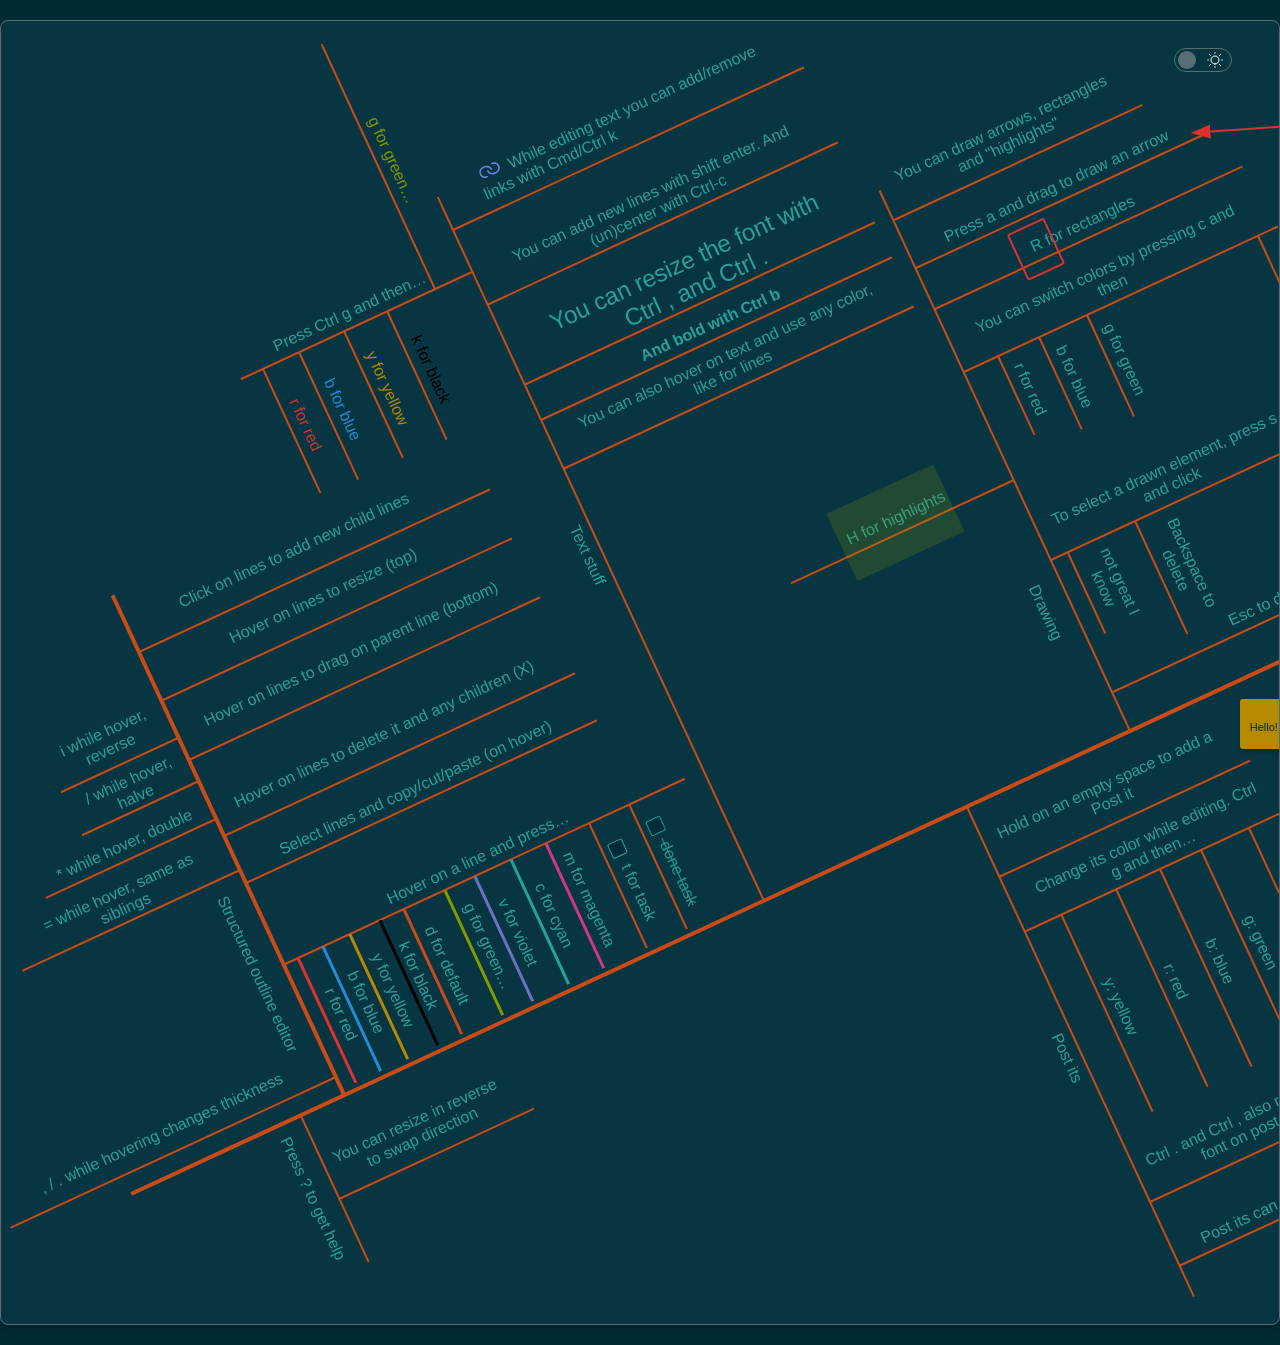
==== commit f48e4d27: "New icons and some other changes" ====
--- a/media/pinta-example-dark.html
+++ b/media/pinta-example-dark.html
@@ -61,6 +61,165 @@
         --theme-postit-white-drag-handle: var(--base01);
       }
 
+      /* CSS-Only Theme Toggle for Static Export === */
+
+      #theme-toggle-export {
+        position: absolute;
+        opacity: 0;
+        width: 0;
+        height: 0;
+        top: 0.5em;
+      }
+
+      /* The visible toggle switch label */
+      .theme-toggle-label {
+        cursor: pointer;
+        position: fixed;
+        top: 3em;
+        right: 3em;
+        z-index: 10001;
+        display: flex;
+        align-items: center;
+        justify-content: space-between; /* Pushes icons to the edges */
+        width: 48px; /* Slightly wider to accommodate icons */
+        height: 22px;
+        padding: 0 4px; /* Padding for icons */
+        background-color: transparent;
+        border: 1.5px solid var(--base01);
+        border-radius: 24px;
+        transition: border-color 0.3s ease-in-out;
+      }
+
+      /* The nub of the switch */
+      .theme-toggle-label::after {
+        content: "";
+        position: absolute;
+        width: 18px; /* Adjusted nub size */
+        height: 18px;
+        border-radius: 50%;
+        top: 2px;
+        left: 3px; /* Initial position */
+        background-color: var(--base01);
+        transition:
+          transform 0.2s ease-in-out,
+          background-color 0.3s ease-in-out;
+        z-index: 1; /* Ensure nub is above icon area background */
+      }
+
+      /* Base styles for both icons */
+      .theme-toggle-label .iconoir-sun-light,
+      .theme-toggle-label .iconoir-half-moon {
+        font-size: 16px;
+        line-height: 24px; /* Center vertically */
+        color: var(--base01);
+        transition:
+          opacity 0.2s ease-in-out,
+          color 0.3s ease-in-out;
+      }
+
+      /* For DARK theme export (starts with Sun visible on the right) */
+      body:not(.light-theme) .iconoir-sun-light {
+        left: 5px;
+        opacity: 1;
+        transform: translateX(28px);
+        color: white;
+      }
+      body:not(.light-theme) .iconoir-half-moon {
+        right: 5px;
+        opacity: 0;
+        transform: translateX(0px);
+      }
+
+      body:not(.light-theme)
+        #theme-toggle-export:checked
+        ~ .theme-toggle-label
+        .iconoir-sun-light {
+        opacity: 0;
+        transform: translateX(0px);
+      }
+      body:not(.light-theme)
+        #theme-toggle-export:checked
+        ~ .theme-toggle-label
+        .iconoir-half-moon {
+        opacity: 1;
+        transform: translateX(-30px);
+        color: black;
+      }
+
+      /* For LIGHT theme export (starts with Moon visible on the left) */
+      body.light-theme .iconoir-sun-light {
+        left: 5px;
+        opacity: 0;
+        transform: translateX(0px);
+      }
+      body.light-theme .iconoir-half-moon {
+        right: 5px;
+        opacity: 1;
+        transform: translateX(-2px);
+        color: black;
+      }
+
+      body.light-theme
+        #theme-toggle-export:checked
+        ~ .theme-toggle-label
+        .iconoir-sun-light {
+        opacity: 1;
+        transform: translateX(0);
+        color: white;
+      }
+      body.light-theme
+        #theme-toggle-export:checked
+        ~ .theme-toggle-label
+        .iconoir-half-moon {
+        opacity: 0;
+        transform: translateX(10px);
+      }
+
+      /* --- NUB MOVEMENT --- */
+      #theme-toggle-export:checked + .theme-toggle-label::after {
+        transform: translateX(30px); /* Moves the nub to the right */
+      }
+
+      /* --- THEME OVERRIDE LOGIC (Unchanged from previous correct version) --- */
+      .pinta-static-container {
+        background-color: var(--theme-main-background);
+        color: var(--theme-primary-text);
+        position: absolute;
+        top: 0;
+        left: 0;
+        width: 100%;
+        min-height: 100%;
+        display: flex;
+        justify-content: center;
+        align-items: center;
+        transition:
+          background-color 0.3s,
+          color 0.3s;
+      }
+
+      body.light-theme #theme-toggle-export:checked ~ .pinta-static-container {
+        --theme-main-background: var(--base03);
+        --theme-editor-background: var(--base02);
+        --theme-primary-text: var(--base1);
+        --theme-secondary-text: var(--base01);
+        --theme-border-color: var(--base01);
+        --theme-schema-line-color: var(--orange);
+        --theme-schema-text-color: var(--cyan);
+      }
+
+      body:not(.light-theme)
+        #theme-toggle-export:checked
+        ~ .pinta-static-container {
+        --theme-main-background: #999;
+        --theme-editor-background: #aaa;
+        --theme-primary-text: #1c1c1c;
+        --theme-secondary-text: #4a4a4a;
+        --theme-border-color: #c0c0c0;
+        --theme-schema-line-color: #333;
+        --theme-schema-text-color: #333;
+      }
+      /* Magic ends */
+
       body.light-theme {
         --theme-main-background: #999;
         --theme-editor-background: #aaa;
@@ -272,6 +431,44 @@
         color: #a71e1c;
       }
 
+      .line-selected .line-visual {
+        filter: drop-shadow(0 0 3px var(--yellow));
+      }
+
+      .selection-trail {
+        position: absolute;
+        width: 5px;
+        height: 5px;
+        background-color: var(--yellow);
+        border-radius: 50%;
+        pointer-events: none;
+        animation: fade-out-trail 1s forwards;
+        z-index: 9999;
+      }
+
+      @keyframes fade-out-trail {
+        to {
+          opacity: 0;
+          transform: scale(0);
+        }
+      }
+
+      .line-text-wrapper {
+        display: inline;
+      }
+
+      .link-icon-clickable > div {
+        font-size: 150%;
+        display: inline-block;
+        vertical-align: bottom;
+        filter: hue-rotate(60deg);
+      }
+
+      /* For export */
+      .line-text > a {
+        margin: 0.2em;
+      }
+
       .post-it {
         position: absolute;
         z-index: 500;
@@ -374,9 +571,21 @@
         color: #333;
       }
 
-      .postit-color-transp {
+      .postit-color-transp-0 {
         background-color: var(--postit-transp-bg);
-        backdrop-filter: blur(5px);
+        backdrop-filter: blur(1px);
+        color: var(--theme-postit-transp-text);
+      }
+
+      .postit-color-transp-1 {
+        background-color: var(--postit-transp-bg);
+        backdrop-filter: blur(2px);
+        color: var(--theme-postit-transp-text);
+      }
+
+      .postit-color-transp-2 {
+        background-color: var(--postit-transp-bg);
+        backdrop-filter: blur(4px);
         color: var(--theme-postit-transp-text);
       }
 
@@ -571,6 +780,10 @@
         color: var(--theme-schema-text-color);
       }
 
+      .help-section a {
+        color: var(--yellow);
+      }
+
       .modal-close-button {
         position: absolute;
         top: 10px;
@@ -639,9 +852,6715 @@
 
       .line-text.checkbox-checked {
         text-decoration: line-through;
-        opacity: 0.7;
+        opacity: 0.9;
         text-decoration-line: line-through;
-        text-decoration-thickness: 0.15em !important;
+        text-decoration-thickness: 0.05em !important;
+      }
+
+      /*!
+ * Iconoir
+ * Copyright (c) 2025 Luca Burgio - https://iconoir.com
+ * License - https://github.com/iconoir-icons/iconoir/blob/main/LICENSE (Code: MIT License)
+ * CSS file created by Till Esser (@Wiwaltill) and automated by Pascal Jufer (@paescuj)
+ */
+
+      *[class^="iconoir-"]::before,
+      *[class*=" iconoir-"]::before {
+        content: " ";
+        display: block;
+        background: currentColor;
+        mask-size: cover;
+        -webkit-mask-size: cover;
+        width: 1em;
+        height: 1em;
+      }
+      *[class^="iconoir-"],
+      *[class*=" iconoir-"] {
+        display: inline-block;
+      }
+      .iconoir-accessibility-sign::before {
+        mask-image: url('data:image/svg+xml;charset=utf-8,<svg width="24" height="24" viewBox="0 0 24 24" stroke-width="1.5" fill="none" xmlns="http://www.w3.org/2000/svg"><path d="M11.5 12.5L18.5 12L17 18.5" stroke="currentColor" stroke-linecap="round" stroke-linejoin="round"/><path d="M11.5 12.5L16 7.5L12.5 5L10 7.5" stroke="currentColor" stroke-linecap="round" stroke-linejoin="round"/><path d="M18.5 6.5C17.3954 6.5 16.5 5.60457 16.5 4.5C16.5 3.39543 17.3954 2.5 18.5 2.5C19.6046 2.5 20.5 3.39543 20.5 4.5C20.5 5.60457 19.6046 6.5 18.5 6.5Z" stroke="currentColor" stroke-linecap="round" stroke-linejoin="round"/><path d="M5.49951 12.5C6.33526 11.8721 7.37418 11.5 8.5 11.5C11.2614 11.5 13.5 13.7386 13.5 16.5C13.5 17.2111 13.3516 17.8875 13.084 18.5M3.7289 15C3.58018 15.4735 3.5 15.9774 3.5 16.5C3.5 19.2614 5.73858 21.5 8.5 21.5C9.41072 21.5 10.2646 21.2565 11 20.8311" stroke="currentColor" stroke-linecap="round" stroke-linejoin="round"/></svg>');
+        -webkit-mask-image: url('data:image/svg+xml;charset=utf-8,<svg width="24" height="24" viewBox="0 0 24 24" stroke-width="1.5" fill="none" xmlns="http://www.w3.org/2000/svg"><path d="M11.5 12.5L18.5 12L17 18.5" stroke="currentColor" stroke-linecap="round" stroke-linejoin="round"/><path d="M11.5 12.5L16 7.5L12.5 5L10 7.5" stroke="currentColor" stroke-linecap="round" stroke-linejoin="round"/><path d="M18.5 6.5C17.3954 6.5 16.5 5.60457 16.5 4.5C16.5 3.39543 17.3954 2.5 18.5 2.5C19.6046 2.5 20.5 3.39543 20.5 4.5C20.5 5.60457 19.6046 6.5 18.5 6.5Z" stroke="currentColor" stroke-linecap="round" stroke-linejoin="round"/><path d="M5.49951 12.5C6.33526 11.8721 7.37418 11.5 8.5 11.5C11.2614 11.5 13.5 13.7386 13.5 16.5C13.5 17.2111 13.3516 17.8875 13.084 18.5M3.7289 15C3.58018 15.4735 3.5 15.9774 3.5 16.5C3.5 19.2614 5.73858 21.5 8.5 21.5C9.41072 21.5 10.2646 21.2565 11 20.8311" stroke="currentColor" stroke-linecap="round" stroke-linejoin="round"/></svg>');
+      }
+      .iconoir-accessibility-tech::before {
+        mask-image: url('data:image/svg+xml;charset=utf-8,<svg width="24" height="24" viewBox="0 0 24 24" stroke-width="1.5" fill="none" xmlns="http://www.w3.org/2000/svg"><path d="M3 19V5C3 3.89543 3.89543 3 5 3H19C20.1046 3 21 3.89543 21 5V19C21 20.1046 20.1046 21 19 21H5C3.89543 21 3 20.1046 3 19Z" stroke="currentColor"/><path d="M12.5 12.1605L16.5 12L16 16.5" stroke="currentColor" stroke-linecap="round" stroke-linejoin="round"/><path d="M11.8333 12L13.5 9.53846L10.8333 8L9.5 9.84615" stroke="currentColor" stroke-linecap="round" stroke-linejoin="round"/><path d="M15.5 7.5C15.2239 7.5 15 7.27614 15 7C15 6.72386 15.2239 6.5 15.5 6.5C15.7761 6.5 16 6.72386 16 7C16 7.27614 15.7761 7.5 15.5 7.5Z" fill="currentColor" stroke="currentColor" stroke-linecap="round" stroke-linejoin="round"/><path d="M10.5 18C8.84315 18 7.5 16.6569 7.5 15C7.5 13.3431 8.84315 12 10.5 12C12.1569 12 13.5 13.3431 13.5 15C13.5 16.6569 12.1569 18 10.5 18Z" stroke="currentColor" stroke-linecap="round" stroke-linejoin="round"/></svg>');
+        -webkit-mask-image: url('data:image/svg+xml;charset=utf-8,<svg width="24" height="24" viewBox="0 0 24 24" stroke-width="1.5" fill="none" xmlns="http://www.w3.org/2000/svg"><path d="M3 19V5C3 3.89543 3.89543 3 5 3H19C20.1046 3 21 3.89543 21 5V19C21 20.1046 20.1046 21 19 21H5C3.89543 21 3 20.1046 3 19Z" stroke="currentColor"/><path d="M12.5 12.1605L16.5 12L16 16.5" stroke="currentColor" stroke-linecap="round" stroke-linejoin="round"/><path d="M11.8333 12L13.5 9.53846L10.8333 8L9.5 9.84615" stroke="currentColor" stroke-linecap="round" stroke-linejoin="round"/><path d="M15.5 7.5C15.2239 7.5 15 7.27614 15 7C15 6.72386 15.2239 6.5 15.5 6.5C15.7761 6.5 16 6.72386 16 7C16 7.27614 15.7761 7.5 15.5 7.5Z" fill="currentColor" stroke="currentColor" stroke-linecap="round" stroke-linejoin="round"/><path d="M10.5 18C8.84315 18 7.5 16.6569 7.5 15C7.5 13.3431 8.84315 12 10.5 12C12.1569 12 13.5 13.3431 13.5 15C13.5 16.6569 12.1569 18 10.5 18Z" stroke="currentColor" stroke-linecap="round" stroke-linejoin="round"/></svg>');
+      }
+      .iconoir-accessibility::before {
+        mask-image: url('data:image/svg+xml;charset=utf-8,<svg width="24" height="24" stroke-width="1.5" viewBox="0 0 24 24" fill="none" xmlns="http://www.w3.org/2000/svg"><path d="M12 22C17.5228 22 22 17.5228 22 12C22 6.47715 17.5228 2 12 2C6.47715 2 2 6.47715 2 12C2 17.5228 6.47715 22 12 22Z" stroke="currentColor" stroke-linecap="round" stroke-linejoin="round"/><path d="M7 9L12 10M17 9L12 10M12 10V13M12 13L10 18M12 13L14 18" stroke="currentColor" stroke-linecap="round" stroke-linejoin="round"/><path d="M12 7C11.7239 7 11.5 6.77614 11.5 6.5C11.5 6.22386 11.7239 6 12 6C12.2761 6 12.5 6.22386 12.5 6.5C12.5 6.77614 12.2761 7 12 7Z" fill="currentColor" stroke="currentColor" stroke-linecap="round" stroke-linejoin="round"/></svg>');
+        -webkit-mask-image: url('data:image/svg+xml;charset=utf-8,<svg width="24" height="24" stroke-width="1.5" viewBox="0 0 24 24" fill="none" xmlns="http://www.w3.org/2000/svg"><path d="M12 22C17.5228 22 22 17.5228 22 12C22 6.47715 17.5228 2 12 2C6.47715 2 2 6.47715 2 12C2 17.5228 6.47715 22 12 22Z" stroke="currentColor" stroke-linecap="round" stroke-linejoin="round"/><path d="M7 9L12 10M17 9L12 10M12 10V13M12 13L10 18M12 13L14 18" stroke="currentColor" stroke-linecap="round" stroke-linejoin="round"/><path d="M12 7C11.7239 7 11.5 6.77614 11.5 6.5C11.5 6.22386 11.7239 6 12 6C12.2761 6 12.5 6.22386 12.5 6.5C12.5 6.77614 12.2761 7 12 7Z" fill="currentColor" stroke="currentColor" stroke-linecap="round" stroke-linejoin="round"/></svg>');
+      }
+      .iconoir-activity::before {
+        mask-image: url('data:image/svg+xml;charset=utf-8,<svg width="24" height="24" stroke-width="1.5" viewBox="0 0 24 24" fill="none" xmlns="http://www.w3.org/2000/svg"><path d="M3 12H6L9 3L15 21L18 12H21" stroke="currentColor" stroke-linecap="round" stroke-linejoin="round"/></svg>');
+        -webkit-mask-image: url('data:image/svg+xml;charset=utf-8,<svg width="24" height="24" stroke-width="1.5" viewBox="0 0 24 24" fill="none" xmlns="http://www.w3.org/2000/svg"><path d="M3 12H6L9 3L15 21L18 12H21" stroke="currentColor" stroke-linecap="round" stroke-linejoin="round"/></svg>');
+      }
+      .iconoir-adobe-after-effects::before {
+        mask-image: url('data:image/svg+xml;charset=utf-8,<svg width="24" height="24" viewBox="0 0 24 24" stroke-width="1.5" fill="none" xmlns="http://www.w3.org/2000/svg"><path d="M21 7V17C21 19.2091 19.2091 21 17 21H7C4.79086 21 3 19.2091 3 17V7C3 4.79086 4.79086 3 7 3H17C19.2091 3 21 4.79086 21 7Z" stroke="currentColor" stroke-linecap="round" stroke-linejoin="round"/><path d="M14 13V12C14 10.8954 14.8954 10 16 10V10C17.1046 10 18 10.8954 18 12V13H14ZM14 13V14C14 15.1046 14.8954 16 16 16H17.5" stroke="currentColor" stroke-linecap="round" stroke-linejoin="round"/><path d="M6 16L7.125 13M12 16L10.875 13M7.125 13L9 8L10.875 13M7.125 13L10.875 13" stroke="currentColor" stroke-linecap="round" stroke-linejoin="round"/></svg>');
+        -webkit-mask-image: url('data:image/svg+xml;charset=utf-8,<svg width="24" height="24" viewBox="0 0 24 24" stroke-width="1.5" fill="none" xmlns="http://www.w3.org/2000/svg"><path d="M21 7V17C21 19.2091 19.2091 21 17 21H7C4.79086 21 3 19.2091 3 17V7C3 4.79086 4.79086 3 7 3H17C19.2091 3 21 4.79086 21 7Z" stroke="currentColor" stroke-linecap="round" stroke-linejoin="round"/><path d="M14 13V12C14 10.8954 14.8954 10 16 10V10C17.1046 10 18 10.8954 18 12V13H14ZM14 13V14C14 15.1046 14.8954 16 16 16H17.5" stroke="currentColor" stroke-linecap="round" stroke-linejoin="round"/><path d="M6 16L7.125 13M12 16L10.875 13M7.125 13L9 8L10.875 13M7.125 13L10.875 13" stroke="currentColor" stroke-linecap="round" stroke-linejoin="round"/></svg>');
+      }
+      .iconoir-adobe-illustrator::before {
+        mask-image: url('data:image/svg+xml;charset=utf-8,<svg width="24" height="24" viewBox="0 0 24 24" stroke-width="1.5" fill="none" xmlns="http://www.w3.org/2000/svg"><path d="M21 7V17C21 19.2091 19.2091 21 17 21H7C4.79086 21 3 19.2091 3 17V7C3 4.79086 4.79086 3 7 3H17C19.2091 3 21 4.79086 21 7Z" stroke="currentColor" stroke-linecap="round" stroke-linejoin="round"/><path d="M16 12L16 16" stroke="currentColor" stroke-linecap="round" stroke-linejoin="round"/><path d="M16 8.99977L16 9.00977" stroke="currentColor" stroke-linecap="round" stroke-linejoin="round"/><path d="M7 16L8.125 13M13 16L11.875 13M8.125 13L10 8L11.875 13M8.125 13L11.875 13" stroke="currentColor" stroke-linecap="round" stroke-linejoin="round"/></svg>');
+        -webkit-mask-image: url('data:image/svg+xml;charset=utf-8,<svg width="24" height="24" viewBox="0 0 24 24" stroke-width="1.5" fill="none" xmlns="http://www.w3.org/2000/svg"><path d="M21 7V17C21 19.2091 19.2091 21 17 21H7C4.79086 21 3 19.2091 3 17V7C3 4.79086 4.79086 3 7 3H17C19.2091 3 21 4.79086 21 7Z" stroke="currentColor" stroke-linecap="round" stroke-linejoin="round"/><path d="M16 12L16 16" stroke="currentColor" stroke-linecap="round" stroke-linejoin="round"/><path d="M16 8.99977L16 9.00977" stroke="currentColor" stroke-linecap="round" stroke-linejoin="round"/><path d="M7 16L8.125 13M13 16L11.875 13M8.125 13L10 8L11.875 13M8.125 13L11.875 13" stroke="currentColor" stroke-linecap="round" stroke-linejoin="round"/></svg>');
+      }
+      .iconoir-adobe-indesign::before {
+        mask-image: url('data:image/svg+xml;charset=utf-8,<svg width="24" height="24" viewBox="0 0 24 24" stroke-width="1.5" fill="none" xmlns="http://www.w3.org/2000/svg"><path d="M21 7V17C21 19.2091 19.2091 21 17 21H7C4.79086 21 3 19.2091 3 17V7C3 4.79086 4.79086 3 7 3H17C19.2091 3 21 4.79086 21 7Z" stroke="currentColor" stroke-linecap="round" stroke-linejoin="round"/><path d="M8.5 8L8.5 16" stroke="currentColor" stroke-linecap="round" stroke-linejoin="round"/><path d="M15.5 12V15.4C15.5 15.7314 15.2314 16 14.9 16H13.5C12.3954 16 11.5 15.1046 11.5 14V14C11.5 12.8954 12.3954 12 13.5 12H15.5ZM15.5 12V9" stroke="currentColor" stroke-linecap="round" stroke-linejoin="round"/></svg>');
+        -webkit-mask-image: url('data:image/svg+xml;charset=utf-8,<svg width="24" height="24" viewBox="0 0 24 24" stroke-width="1.5" fill="none" xmlns="http://www.w3.org/2000/svg"><path d="M21 7V17C21 19.2091 19.2091 21 17 21H7C4.79086 21 3 19.2091 3 17V7C3 4.79086 4.79086 3 7 3H17C19.2091 3 21 4.79086 21 7Z" stroke="currentColor" stroke-linecap="round" stroke-linejoin="round"/><path d="M8.5 8L8.5 16" stroke="currentColor" stroke-linecap="round" stroke-linejoin="round"/><path d="M15.5 12V15.4C15.5 15.7314 15.2314 16 14.9 16H13.5C12.3954 16 11.5 15.1046 11.5 14V14C11.5 12.8954 12.3954 12 13.5 12H15.5ZM15.5 12V9" stroke="currentColor" stroke-linecap="round" stroke-linejoin="round"/></svg>');
+      }
+      .iconoir-adobe-lightroom::before {
+        mask-image: url('data:image/svg+xml;charset=utf-8,<svg width="24" height="24" viewBox="0 0 24 24" stroke-width="1.5" fill="none" xmlns="http://www.w3.org/2000/svg"><path d="M21 7V17C21 19.2091 19.2091 21 17 21H7C4.79086 21 3 19.2091 3 17V7C3 4.79086 4.79086 3 7 3H17C19.2091 3 21 4.79086 21 7Z" stroke="currentColor" stroke-linecap="round" stroke-linejoin="round"/><path d="M7 8L7 16L11 16" stroke="currentColor" stroke-linecap="round" stroke-linejoin="round"/><path d="M14 10.5L14 13M14 16L14 13M14 13C14 13 14 10.5 17 10.5" stroke="currentColor" stroke-linecap="round" stroke-linejoin="round"/></svg>');
+        -webkit-mask-image: url('data:image/svg+xml;charset=utf-8,<svg width="24" height="24" viewBox="0 0 24 24" stroke-width="1.5" fill="none" xmlns="http://www.w3.org/2000/svg"><path d="M21 7V17C21 19.2091 19.2091 21 17 21H7C4.79086 21 3 19.2091 3 17V7C3 4.79086 4.79086 3 7 3H17C19.2091 3 21 4.79086 21 7Z" stroke="currentColor" stroke-linecap="round" stroke-linejoin="round"/><path d="M7 8L7 16L11 16" stroke="currentColor" stroke-linecap="round" stroke-linejoin="round"/><path d="M14 10.5L14 13M14 16L14 13M14 13C14 13 14 10.5 17 10.5" stroke="currentColor" stroke-linecap="round" stroke-linejoin="round"/></svg>');
+      }
+      .iconoir-adobe-photoshop::before {
+        mask-image: url('data:image/svg+xml;charset=utf-8,<svg width="24" height="24" viewBox="0 0 24 24" stroke-width="1.5" fill="none" xmlns="http://www.w3.org/2000/svg"><path d="M21 7V17C21 19.2091 19.2091 21 17 21H7C4.79086 21 3 19.2091 3 17V7C3 4.79086 4.79086 3 7 3H17C19.2091 3 21 4.79086 21 7Z" stroke="currentColor" stroke-linecap="round" stroke-linejoin="round"/><path d="M7 16L7 12M7 12L7 8L9 8C10.1046 8 11 8.89543 11 10V10C11 11.1046 10.1046 12 9 12L7 12Z" stroke="currentColor" stroke-linecap="round" stroke-linejoin="round"/><path d="M17 11V11C16.6936 10.3871 16.0672 10 15.382 10H15C14.1716 10 13.5 10.6716 13.5 11.5V11.5C13.5 12.3284 14.1716 13 15 13H15.5C16.3284 13 17 13.6716 17 14.5V14.5C17 15.3284 16.3284 16 15.5 16H15.118C14.4328 16 13.8064 15.6129 13.5 15V15" stroke="currentColor" stroke-linecap="round" stroke-linejoin="round"/></svg>');
+        -webkit-mask-image: url('data:image/svg+xml;charset=utf-8,<svg width="24" height="24" viewBox="0 0 24 24" stroke-width="1.5" fill="none" xmlns="http://www.w3.org/2000/svg"><path d="M21 7V17C21 19.2091 19.2091 21 17 21H7C4.79086 21 3 19.2091 3 17V7C3 4.79086 4.79086 3 7 3H17C19.2091 3 21 4.79086 21 7Z" stroke="currentColor" stroke-linecap="round" stroke-linejoin="round"/><path d="M7 16L7 12M7 12L7 8L9 8C10.1046 8 11 8.89543 11 10V10C11 11.1046 10.1046 12 9 12L7 12Z" stroke="currentColor" stroke-linecap="round" stroke-linejoin="round"/><path d="M17 11V11C16.6936 10.3871 16.0672 10 15.382 10H15C14.1716 10 13.5 10.6716 13.5 11.5V11.5C13.5 12.3284 14.1716 13 15 13H15.5C16.3284 13 17 13.6716 17 14.5V14.5C17 15.3284 16.3284 16 15.5 16H15.118C14.4328 16 13.8064 15.6129 13.5 15V15" stroke="currentColor" stroke-linecap="round" stroke-linejoin="round"/></svg>');
+      }
+      .iconoir-adobe-xd::before {
+        mask-image: url('data:image/svg+xml;charset=utf-8,<svg width="24" height="24" viewBox="0 0 24 24" stroke-width="1.5" fill="none" xmlns="http://www.w3.org/2000/svg"><path d="M21 7V17C21 19.2091 19.2091 21 17 21H7C4.79086 21 3 19.2091 3 17V7C3 4.79086 4.79086 3 7 3H17C19.2091 3 21 4.79086 21 7Z" stroke="currentColor" stroke-linecap="round" stroke-linejoin="round"/><path d="M7 8L11 16M7 16L11 8" stroke="currentColor" stroke-linecap="round" stroke-linejoin="round"/><path d="M17 12V15.4C17 15.7314 16.7314 16 16.4 16H15C13.8954 16 13 15.1046 13 14V14C13 12.8954 13.8954 12 15 12H17ZM17 12V9" stroke="currentColor" stroke-linecap="round" stroke-linejoin="round"/></svg>');
+        -webkit-mask-image: url('data:image/svg+xml;charset=utf-8,<svg width="24" height="24" viewBox="0 0 24 24" stroke-width="1.5" fill="none" xmlns="http://www.w3.org/2000/svg"><path d="M21 7V17C21 19.2091 19.2091 21 17 21H7C4.79086 21 3 19.2091 3 17V7C3 4.79086 4.79086 3 7 3H17C19.2091 3 21 4.79086 21 7Z" stroke="currentColor" stroke-linecap="round" stroke-linejoin="round"/><path d="M7 8L11 16M7 16L11 8" stroke="currentColor" stroke-linecap="round" stroke-linejoin="round"/><path d="M17 12V15.4C17 15.7314 16.7314 16 16.4 16H15C13.8954 16 13 15.1046 13 14V14C13 12.8954 13.8954 12 15 12H17ZM17 12V9" stroke="currentColor" stroke-linecap="round" stroke-linejoin="round"/></svg>');
+      }
+      .iconoir-african-tree::before {
+        mask-image: url('data:image/svg+xml;charset=utf-8,<svg width="24" height="24" viewBox="0 0 24 24" stroke-width="1.5" fill="none" xmlns="http://www.w3.org/2000/svg"><path d="M12 22L12 12M12 8L12 12M12 12L15 9" stroke="currentColor" stroke-linecap="round" stroke-linejoin="round"/><path d="M12.4243 18.5757L18.593 12.4071C20.9331 10.0669 20.6927 6.2053 18.0804 4.17349C14.5041 1.39191 9.49616 1.39192 5.91984 4.1735C3.3075 6.20532 3.06707 10.067 5.40723 12.4071L11.5758 18.5757C11.8101 18.81 12.19 18.81 12.4243 18.5757Z" stroke="currentColor" stroke-linecap="round" stroke-linejoin="round"/></svg>');
+        -webkit-mask-image: url('data:image/svg+xml;charset=utf-8,<svg width="24" height="24" viewBox="0 0 24 24" stroke-width="1.5" fill="none" xmlns="http://www.w3.org/2000/svg"><path d="M12 22L12 12M12 8L12 12M12 12L15 9" stroke="currentColor" stroke-linecap="round" stroke-linejoin="round"/><path d="M12.4243 18.5757L18.593 12.4071C20.9331 10.0669 20.6927 6.2053 18.0804 4.17349C14.5041 1.39191 9.49616 1.39192 5.91984 4.1735C3.3075 6.20532 3.06707 10.067 5.40723 12.4071L11.5758 18.5757C11.8101 18.81 12.19 18.81 12.4243 18.5757Z" stroke="currentColor" stroke-linecap="round" stroke-linejoin="round"/></svg>');
+      }
+      .iconoir-agile::before {
+        mask-image: url('data:image/svg+xml;charset=utf-8,<svg width="24" height="24" viewBox="0 0 24 24" stroke-width="1.5" fill="none" xmlns="http://www.w3.org/2000/svg"><path d="M17.5 19H22M22 19L19.5 16.5M22 19L19.5 21.5" stroke="currentColor" stroke-linecap="round" stroke-linejoin="round"/><path d="M12 2L9.5 4.5L12 7" stroke="currentColor" stroke-linecap="round" stroke-linejoin="round"/><path d="M10.5 4.5C14.6421 4.5 18 7.85786 18 12C18 16.1421 14.6421 19.5 10.5 19.5H2" stroke="currentColor" stroke-linecap="round" stroke-linejoin="round"/><path d="M6.75583 5.5C4.51086 6.79595 3 9.22154 3 12C3 13.6884 3.55792 15.2465 4.49945 16.5" stroke="currentColor" stroke-linecap="round" stroke-linejoin="round"/></svg>');
+        -webkit-mask-image: url('data:image/svg+xml;charset=utf-8,<svg width="24" height="24" viewBox="0 0 24 24" stroke-width="1.5" fill="none" xmlns="http://www.w3.org/2000/svg"><path d="M17.5 19H22M22 19L19.5 16.5M22 19L19.5 21.5" stroke="currentColor" stroke-linecap="round" stroke-linejoin="round"/><path d="M12 2L9.5 4.5L12 7" stroke="currentColor" stroke-linecap="round" stroke-linejoin="round"/><path d="M10.5 4.5C14.6421 4.5 18 7.85786 18 12C18 16.1421 14.6421 19.5 10.5 19.5H2" stroke="currentColor" stroke-linecap="round" stroke-linejoin="round"/><path d="M6.75583 5.5C4.51086 6.79595 3 9.22154 3 12C3 13.6884 3.55792 15.2465 4.49945 16.5" stroke="currentColor" stroke-linecap="round" stroke-linejoin="round"/></svg>');
+      }
+      .iconoir-air-conditioner::before {
+        mask-image: url('data:image/svg+xml;charset=utf-8,<svg width="24" height="24" stroke-width="1.5" viewBox="0 0 24 24" fill="none" xmlns="http://www.w3.org/2000/svg"><path d="M22 3.6V11H2V3.6C2 3.26863 2.26863 3 2.6 3H21.4C21.7314 3 22 3.26863 22 3.6Z" stroke="currentColor" stroke-linecap="round" stroke-linejoin="round"/><path d="M18 7H19" stroke="currentColor" stroke-linecap="round" stroke-linejoin="round"/><path d="M2 11L2.78969 13.5844C3.04668 14.4255 3.82294 15 4.70239 15H6" stroke="currentColor" stroke-linecap="round" stroke-linejoin="round"/><path d="M22 11L21.2103 13.5844C20.9533 14.4255 20.1771 15 19.2976 15H18" stroke="currentColor" stroke-linecap="round" stroke-linejoin="round"/><path d="M9.5 14.5C9.5 14.5 9.5 21.5 6 21.5" stroke="currentColor" stroke-linecap="round" stroke-linejoin="round"/><path d="M14.5 14.5C14.5 14.5 14.5 21.5 18 21.5" stroke="currentColor" stroke-linecap="round" stroke-linejoin="round"/><path d="M12 14.5V21.5" stroke="currentColor" stroke-linecap="round" stroke-linejoin="round"/></svg>');
+        -webkit-mask-image: url('data:image/svg+xml;charset=utf-8,<svg width="24" height="24" stroke-width="1.5" viewBox="0 0 24 24" fill="none" xmlns="http://www.w3.org/2000/svg"><path d="M22 3.6V11H2V3.6C2 3.26863 2.26863 3 2.6 3H21.4C21.7314 3 22 3.26863 22 3.6Z" stroke="currentColor" stroke-linecap="round" stroke-linejoin="round"/><path d="M18 7H19" stroke="currentColor" stroke-linecap="round" stroke-linejoin="round"/><path d="M2 11L2.78969 13.5844C3.04668 14.4255 3.82294 15 4.70239 15H6" stroke="currentColor" stroke-linecap="round" stroke-linejoin="round"/><path d="M22 11L21.2103 13.5844C20.9533 14.4255 20.1771 15 19.2976 15H18" stroke="currentColor" stroke-linecap="round" stroke-linejoin="round"/><path d="M9.5 14.5C9.5 14.5 9.5 21.5 6 21.5" stroke="currentColor" stroke-linecap="round" stroke-linejoin="round"/><path d="M14.5 14.5C14.5 14.5 14.5 21.5 18 21.5" stroke="currentColor" stroke-linecap="round" stroke-linejoin="round"/><path d="M12 14.5V21.5" stroke="currentColor" stroke-linecap="round" stroke-linejoin="round"/></svg>');
+      }
+      .iconoir-airplane-helix-45deg::before {
+        mask-image: url('data:image/svg+xml;charset=utf-8,<svg width="24" height="24" stroke-width="1.5" viewBox="0 0 24 24" fill="none" xmlns="http://www.w3.org/2000/svg"><path d="M14.1207 14.1213C15.2922 12.9497 15.2922 11.0503 14.1207 9.87868C12.9491 8.70711 11.0496 8.70711 9.87803 9.87868C8.70646 11.0503 8.70646 12.9497 9.87803 14.1213C11.0496 15.2929 12.9491 15.2929 14.1207 14.1213Z" stroke="currentColor" stroke-miterlimit="1.5" stroke-linecap="round" stroke-linejoin="round"/><path fill-rule="evenodd" clip-rule="evenodd" d="M9.87868 9.87863C9.87868 9.87863 7.07642 9.88782 5.63604 8.46441C4.22749 7.05444 2.77156 5.67063 4.22183 4.22177C5.59998 2.84504 7.03117 4.20692 8.46447 5.63599C9.8702 7.03747 9.87868 9.87863 9.87868 9.87863Z" stroke="currentColor" stroke-miterlimit="1.5" stroke-linecap="round" stroke-linejoin="round"/><path fill-rule="evenodd" clip-rule="evenodd" d="M14.1214 9.87868C14.1214 9.87868 14.1122 7.07642 15.5356 5.63604C16.9456 4.22749 18.3294 2.77156 19.7782 4.22183C21.155 5.59998 19.7931 7.03117 18.364 8.46447C16.9625 9.8702 14.1214 9.87868 14.1214 9.87868Z" stroke="currentColor" stroke-miterlimit="1.5" stroke-linecap="round" stroke-linejoin="round"/><path fill-rule="evenodd" clip-rule="evenodd" d="M9.87863 14.1213C9.87863 14.1213 9.88782 16.9236 8.46441 18.364C7.05444 19.7725 5.67063 21.2284 4.22177 19.7782C2.84504 18.4 4.20692 16.9688 5.63599 15.5355C7.03747 14.1298 9.87863 14.1213 9.87863 14.1213Z" stroke="currentColor" stroke-miterlimit="1.5" stroke-linecap="round" stroke-linejoin="round"/><path fill-rule="evenodd" clip-rule="evenodd" d="M14.1213 14.1214C14.1213 14.1214 16.9236 14.1122 18.364 15.5356C19.7725 16.9456 21.2284 18.3294 19.7782 19.7782C18.4 21.155 16.9688 19.7931 15.5355 18.364C14.1298 16.9625 14.1213 14.1214 14.1213 14.1214Z" stroke="currentColor" stroke-miterlimit="1.5" stroke-linecap="round" stroke-linejoin="round"/></svg>');
+        -webkit-mask-image: url('data:image/svg+xml;charset=utf-8,<svg width="24" height="24" stroke-width="1.5" viewBox="0 0 24 24" fill="none" xmlns="http://www.w3.org/2000/svg"><path d="M14.1207 14.1213C15.2922 12.9497 15.2922 11.0503 14.1207 9.87868C12.9491 8.70711 11.0496 8.70711 9.87803 9.87868C8.70646 11.0503 8.70646 12.9497 9.87803 14.1213C11.0496 15.2929 12.9491 15.2929 14.1207 14.1213Z" stroke="currentColor" stroke-miterlimit="1.5" stroke-linecap="round" stroke-linejoin="round"/><path fill-rule="evenodd" clip-rule="evenodd" d="M9.87868 9.87863C9.87868 9.87863 7.07642 9.88782 5.63604 8.46441C4.22749 7.05444 2.77156 5.67063 4.22183 4.22177C5.59998 2.84504 7.03117 4.20692 8.46447 5.63599C9.8702 7.03747 9.87868 9.87863 9.87868 9.87863Z" stroke="currentColor" stroke-miterlimit="1.5" stroke-linecap="round" stroke-linejoin="round"/><path fill-rule="evenodd" clip-rule="evenodd" d="M14.1214 9.87868C14.1214 9.87868 14.1122 7.07642 15.5356 5.63604C16.9456 4.22749 18.3294 2.77156 19.7782 4.22183C21.155 5.59998 19.7931 7.03117 18.364 8.46447C16.9625 9.8702 14.1214 9.87868 14.1214 9.87868Z" stroke="currentColor" stroke-miterlimit="1.5" stroke-linecap="round" stroke-linejoin="round"/><path fill-rule="evenodd" clip-rule="evenodd" d="M9.87863 14.1213C9.87863 14.1213 9.88782 16.9236 8.46441 18.364C7.05444 19.7725 5.67063 21.2284 4.22177 19.7782C2.84504 18.4 4.20692 16.9688 5.63599 15.5355C7.03747 14.1298 9.87863 14.1213 9.87863 14.1213Z" stroke="currentColor" stroke-miterlimit="1.5" stroke-linecap="round" stroke-linejoin="round"/><path fill-rule="evenodd" clip-rule="evenodd" d="M14.1213 14.1214C14.1213 14.1214 16.9236 14.1122 18.364 15.5356C19.7725 16.9456 21.2284 18.3294 19.7782 19.7782C18.4 21.155 16.9688 19.7931 15.5355 18.364C14.1298 16.9625 14.1213 14.1214 14.1213 14.1214Z" stroke="currentColor" stroke-miterlimit="1.5" stroke-linecap="round" stroke-linejoin="round"/></svg>');
+      }
+      .iconoir-airplane-helix::before {
+        mask-image: url('data:image/svg+xml;charset=utf-8,<svg width="24" height="24" stroke-width="1.5" viewBox="0 0 24 24" fill="none" xmlns="http://www.w3.org/2000/svg"><path d="M11.9996 14.9995C13.6565 14.9995 14.9996 13.6564 14.9996 11.9995C14.9996 10.3427 13.6565 8.99951 11.9996 8.99951C10.3428 8.99951 8.99963 10.3427 8.99963 11.9995C8.99963 13.6564 10.3428 14.9995 11.9996 14.9995Z" stroke="currentColor" stroke-miterlimit="1.5" stroke-linecap="round" stroke-linejoin="round"/><path fill-rule="evenodd" clip-rule="evenodd" d="M12 9C12 9 10.012 7.025 10 5C10.001 3.007 9.95 0.999 12 1C13.948 1.001 13.997 2.976 14 5C14.003 6.985 12 9 12 9Z" stroke="currentColor" stroke-miterlimit="1.5" stroke-linecap="round" stroke-linejoin="round"/><path fill-rule="evenodd" clip-rule="evenodd" d="M15 12C15 12 16.975 10.012 19 10C20.993 10.001 23.001 9.95 23 12C22.999 13.948 21.024 13.997 19 14C17.015 14.003 15 12 15 12Z" stroke="currentColor" stroke-miterlimit="1.5" stroke-linecap="round" stroke-linejoin="round"/><path fill-rule="evenodd" clip-rule="evenodd" d="M9 12C9 12 7.025 13.988 5 14C3.007 13.999 0.999 14.05 1 12C1.001 10.052 2.976 10.003 5 10C6.985 9.997 9 12 9 12Z" stroke="currentColor" stroke-miterlimit="1.5" stroke-linecap="round" stroke-linejoin="round"/><path fill-rule="evenodd" clip-rule="evenodd" d="M12 15C12 15 13.988 16.975 14 19C13.999 20.993 14.05 23.001 12 23C10.052 22.999 10.003 21.024 10 19C9.997 17.015 12 15 12 15Z" stroke="currentColor" stroke-miterlimit="1.5" stroke-linecap="round" stroke-linejoin="round"/></svg>');
+        -webkit-mask-image: url('data:image/svg+xml;charset=utf-8,<svg width="24" height="24" stroke-width="1.5" viewBox="0 0 24 24" fill="none" xmlns="http://www.w3.org/2000/svg"><path d="M11.9996 14.9995C13.6565 14.9995 14.9996 13.6564 14.9996 11.9995C14.9996 10.3427 13.6565 8.99951 11.9996 8.99951C10.3428 8.99951 8.99963 10.3427 8.99963 11.9995C8.99963 13.6564 10.3428 14.9995 11.9996 14.9995Z" stroke="currentColor" stroke-miterlimit="1.5" stroke-linecap="round" stroke-linejoin="round"/><path fill-rule="evenodd" clip-rule="evenodd" d="M12 9C12 9 10.012 7.025 10 5C10.001 3.007 9.95 0.999 12 1C13.948 1.001 13.997 2.976 14 5C14.003 6.985 12 9 12 9Z" stroke="currentColor" stroke-miterlimit="1.5" stroke-linecap="round" stroke-linejoin="round"/><path fill-rule="evenodd" clip-rule="evenodd" d="M15 12C15 12 16.975 10.012 19 10C20.993 10.001 23.001 9.95 23 12C22.999 13.948 21.024 13.997 19 14C17.015 14.003 15 12 15 12Z" stroke="currentColor" stroke-miterlimit="1.5" stroke-linecap="round" stroke-linejoin="round"/><path fill-rule="evenodd" clip-rule="evenodd" d="M9 12C9 12 7.025 13.988 5 14C3.007 13.999 0.999 14.05 1 12C1.001 10.052 2.976 10.003 5 10C6.985 9.997 9 12 9 12Z" stroke="currentColor" stroke-miterlimit="1.5" stroke-linecap="round" stroke-linejoin="round"/><path fill-rule="evenodd" clip-rule="evenodd" d="M12 15C12 15 13.988 16.975 14 19C13.999 20.993 14.05 23.001 12 23C10.052 22.999 10.003 21.024 10 19C9.997 17.015 12 15 12 15Z" stroke="currentColor" stroke-miterlimit="1.5" stroke-linecap="round" stroke-linejoin="round"/></svg>');
+      }
+      .iconoir-airplane-off::before {
+        mask-image: url('data:image/svg+xml;charset=utf-8,<svg width="24" height="24" stroke-width="1.5" viewBox="0 0 24 24" fill="none" xmlns="http://www.w3.org/2000/svg"><path d="M9.88099 9.88688L2.782 14.3237C2.60657 14.4334 2.5 14.6257 2.5 14.8325V15.7315C2.5 16.1219 2.86683 16.4083 3.24552 16.3136L9.75448 14.6864C10.1332 14.5917 10.5 14.8781 10.5 15.2685V18.2277C10.5 18.4008 10.4253 18.5654 10.2951 18.6793L8.13481 20.5695C7.6765 20.9706 8.03808 21.7203 8.63724 21.6114L11.8927 21.0195C11.9636 21.0066 12.0364 21.0066 12.1073 21.0195L15.3628 21.6114C15.9619 21.7203 16.3235 20.9706 15.8652 20.5695L13.7049 18.6793C13.5747 18.5654 13.5 18.4008 13.5 18.2277V15.2685C13.5 14.8781 13.8668 14.5917 14.2455 14.6864L14.7029 14.8007M10.5 7.5V4.5C10.5 3.67157 11.1716 3 12 3V3C12.8284 3 13.5 3.67157 13.5 4.5V9.16745C13.5 9.37433 13.6066 9.56661 13.782 9.67625L21.218 14.3237C21.3934 14.4334 21.5 14.6257 21.5 14.8325V15.7315C21.5 16.1219 21.1332 16.4083 20.7545 16.3136L18.7493 15.8123" stroke="currentColor" stroke-linecap="round" stroke-linejoin="round"/><path d="M3 3L21 21" stroke="currentColor" stroke-linecap="round" stroke-linejoin="round"/></svg>');
+        -webkit-mask-image: url('data:image/svg+xml;charset=utf-8,<svg width="24" height="24" stroke-width="1.5" viewBox="0 0 24 24" fill="none" xmlns="http://www.w3.org/2000/svg"><path d="M9.88099 9.88688L2.782 14.3237C2.60657 14.4334 2.5 14.6257 2.5 14.8325V15.7315C2.5 16.1219 2.86683 16.4083 3.24552 16.3136L9.75448 14.6864C10.1332 14.5917 10.5 14.8781 10.5 15.2685V18.2277C10.5 18.4008 10.4253 18.5654 10.2951 18.6793L8.13481 20.5695C7.6765 20.9706 8.03808 21.7203 8.63724 21.6114L11.8927 21.0195C11.9636 21.0066 12.0364 21.0066 12.1073 21.0195L15.3628 21.6114C15.9619 21.7203 16.3235 20.9706 15.8652 20.5695L13.7049 18.6793C13.5747 18.5654 13.5 18.4008 13.5 18.2277V15.2685C13.5 14.8781 13.8668 14.5917 14.2455 14.6864L14.7029 14.8007M10.5 7.5V4.5C10.5 3.67157 11.1716 3 12 3V3C12.8284 3 13.5 3.67157 13.5 4.5V9.16745C13.5 9.37433 13.6066 9.56661 13.782 9.67625L21.218 14.3237C21.3934 14.4334 21.5 14.6257 21.5 14.8325V15.7315C21.5 16.1219 21.1332 16.4083 20.7545 16.3136L18.7493 15.8123" stroke="currentColor" stroke-linecap="round" stroke-linejoin="round"/><path d="M3 3L21 21" stroke="currentColor" stroke-linecap="round" stroke-linejoin="round"/></svg>');
+      }
+      .iconoir-airplane-rotation::before {
+        mask-image: url('data:image/svg+xml;charset=utf-8,<svg width="24" height="24" stroke-width="1.5" viewBox="0 0 24 24" fill="none" xmlns="http://www.w3.org/2000/svg"><path d="M9.87868 14.1218C11.0503 15.2934 12.9497 15.2934 14.1213 14.1218C15.2929 12.9502 15.2929 11.0507 14.1213 9.87913C12.9497 8.70756 11.0503 8.70756 9.87868 9.87913C8.70711 11.0507 8.7071 12.9502 9.87868 14.1218Z" stroke="currentColor" stroke-linecap="round" stroke-linejoin="round"/><path d="M4.37076 16.7726C4.09132 16.3274 3.84879 15.8547 3.64986 15.3612C3.23116 14.323 3.00098 13.1891 3.00098 12.0012C3.00098 7.7649 5.93471 4.20879 9.8792 3.25392C10.5594 3.0891 11.2698 3.00195 12.0002 3.00195" stroke="currentColor" stroke-linecap="round" stroke-linejoin="round"/><path d="M19.7148 7.3667C20.5304 8.72132 20.9993 10.3061 20.9993 12.0008C20.9993 15.807 18.6311 19.0638 15.29 20.3786C14.2708 20.7793 13.1605 21 12.0001 21" stroke="currentColor" stroke-linecap="round" stroke-linejoin="round"/><path fill-rule="evenodd" clip-rule="evenodd" d="M14.1213 9.87918C14.1213 9.87918 14.1121 7.07691 15.5355 5.63653C16.9455 4.22798 18.3293 2.77204 19.7782 4.22232C21.1549 5.60047 19.793 7.03166 18.364 8.46496C16.9625 9.87069 14.1213 9.87918 14.1213 9.87918Z" stroke="currentColor" stroke-linecap="round" stroke-linejoin="round"/><path fill-rule="evenodd" clip-rule="evenodd" d="M9.87869 14.1208C9.87869 14.1208 9.88788 16.9231 8.46448 18.3635C7.0545 19.772 5.6707 21.228 4.22183 19.7777C2.8451 18.3995 4.20698 16.9683 5.63605 15.535C7.03753 14.1293 9.87869 14.1208 9.87869 14.1208Z" stroke="currentColor" stroke-linecap="round" stroke-linejoin="round"/></svg>');
+        -webkit-mask-image: url('data:image/svg+xml;charset=utf-8,<svg width="24" height="24" stroke-width="1.5" viewBox="0 0 24 24" fill="none" xmlns="http://www.w3.org/2000/svg"><path d="M9.87868 14.1218C11.0503 15.2934 12.9497 15.2934 14.1213 14.1218C15.2929 12.9502 15.2929 11.0507 14.1213 9.87913C12.9497 8.70756 11.0503 8.70756 9.87868 9.87913C8.70711 11.0507 8.7071 12.9502 9.87868 14.1218Z" stroke="currentColor" stroke-linecap="round" stroke-linejoin="round"/><path d="M4.37076 16.7726C4.09132 16.3274 3.84879 15.8547 3.64986 15.3612C3.23116 14.323 3.00098 13.1891 3.00098 12.0012C3.00098 7.7649 5.93471 4.20879 9.8792 3.25392C10.5594 3.0891 11.2698 3.00195 12.0002 3.00195" stroke="currentColor" stroke-linecap="round" stroke-linejoin="round"/><path d="M19.7148 7.3667C20.5304 8.72132 20.9993 10.3061 20.9993 12.0008C20.9993 15.807 18.6311 19.0638 15.29 20.3786C14.2708 20.7793 13.1605 21 12.0001 21" stroke="currentColor" stroke-linecap="round" stroke-linejoin="round"/><path fill-rule="evenodd" clip-rule="evenodd" d="M14.1213 9.87918C14.1213 9.87918 14.1121 7.07691 15.5355 5.63653C16.9455 4.22798 18.3293 2.77204 19.7782 4.22232C21.1549 5.60047 19.793 7.03166 18.364 8.46496C16.9625 9.87069 14.1213 9.87918 14.1213 9.87918Z" stroke="currentColor" stroke-linecap="round" stroke-linejoin="round"/><path fill-rule="evenodd" clip-rule="evenodd" d="M9.87869 14.1208C9.87869 14.1208 9.88788 16.9231 8.46448 18.3635C7.0545 19.772 5.6707 21.228 4.22183 19.7777C2.8451 18.3995 4.20698 16.9683 5.63605 15.535C7.03753 14.1293 9.87869 14.1208 9.87869 14.1208Z" stroke="currentColor" stroke-linecap="round" stroke-linejoin="round"/></svg>');
+      }
+      .iconoir-airplane::before {
+        mask-image: url('data:image/svg+xml;charset=utf-8,<svg width="24" height="24" stroke-width="1.5" viewBox="0 0 24 24" fill="none" xmlns="http://www.w3.org/2000/svg"><path d="M10.5 4.5V9.16745C10.5 9.37433 10.3934 9.56661 10.218 9.67625L2.782 14.3237C2.60657 14.4334 2.5 14.6257 2.5 14.8325V15.7315C2.5 16.1219 2.86683 16.4083 3.24552 16.3136L9.75448 14.6864C10.1332 14.5917 10.5 14.8781 10.5 15.2685V18.2277C10.5 18.4008 10.4253 18.5654 10.2951 18.6793L8.13481 20.5695C7.6765 20.9706 8.03808 21.7204 8.63724 21.6114L11.8927 21.0195C11.9636 21.0066 12.0364 21.0066 12.1073 21.0195L15.3628 21.6114C15.9619 21.7204 16.3235 20.9706 15.8652 20.5695L13.7049 18.6793C13.5747 18.5654 13.5 18.4008 13.5 18.2277V15.2685C13.5 14.8781 13.8668 14.5917 14.2455 14.6864L20.7545 16.3136C21.1332 16.4083 21.5 16.1219 21.5 15.7315V14.8325C21.5 14.6257 21.3934 14.4334 21.218 14.3237L13.782 9.67625C13.6066 9.56661 13.5 9.37433 13.5 9.16745V4.5C13.5 3.67157 12.8284 3 12 3C11.1716 3 10.5 3.67157 10.5 4.5Z" stroke="currentColor" stroke-linecap="round" stroke-linejoin="round"/></svg>');
+        -webkit-mask-image: url('data:image/svg+xml;charset=utf-8,<svg width="24" height="24" stroke-width="1.5" viewBox="0 0 24 24" fill="none" xmlns="http://www.w3.org/2000/svg"><path d="M10.5 4.5V9.16745C10.5 9.37433 10.3934 9.56661 10.218 9.67625L2.782 14.3237C2.60657 14.4334 2.5 14.6257 2.5 14.8325V15.7315C2.5 16.1219 2.86683 16.4083 3.24552 16.3136L9.75448 14.6864C10.1332 14.5917 10.5 14.8781 10.5 15.2685V18.2277C10.5 18.4008 10.4253 18.5654 10.2951 18.6793L8.13481 20.5695C7.6765 20.9706 8.03808 21.7204 8.63724 21.6114L11.8927 21.0195C11.9636 21.0066 12.0364 21.0066 12.1073 21.0195L15.3628 21.6114C15.9619 21.7204 16.3235 20.9706 15.8652 20.5695L13.7049 18.6793C13.5747 18.5654 13.5 18.4008 13.5 18.2277V15.2685C13.5 14.8781 13.8668 14.5917 14.2455 14.6864L20.7545 16.3136C21.1332 16.4083 21.5 16.1219 21.5 15.7315V14.8325C21.5 14.6257 21.3934 14.4334 21.218 14.3237L13.782 9.67625C13.6066 9.56661 13.5 9.37433 13.5 9.16745V4.5C13.5 3.67157 12.8284 3 12 3C11.1716 3 10.5 3.67157 10.5 4.5Z" stroke="currentColor" stroke-linecap="round" stroke-linejoin="round"/></svg>');
+      }
+      .iconoir-airplay::before {
+        mask-image: url('data:image/svg+xml;charset=utf-8,<svg width="24" height="24" stroke-width="1.5" viewBox="0 0 24 24" fill="none" xmlns="http://www.w3.org/2000/svg"><path d="M6 17L3 17L3 4L21 4L21 17L18 17" stroke="currentColor" stroke-linecap="round" stroke-linejoin="round"/><path d="M8.62188 19.0672L11.5008 14.7488C11.7383 14.3926 12.2617 14.3926 12.4992 14.7488L15.3781 19.0672C15.6439 19.4659 15.3581 20 14.8789 20H9.12111C8.64189 20 8.35606 19.4659 8.62188 19.0672Z" stroke="currentColor" stroke-width="1.5"/></svg>');
+        -webkit-mask-image: url('data:image/svg+xml;charset=utf-8,<svg width="24" height="24" stroke-width="1.5" viewBox="0 0 24 24" fill="none" xmlns="http://www.w3.org/2000/svg"><path d="M6 17L3 17L3 4L21 4L21 17L18 17" stroke="currentColor" stroke-linecap="round" stroke-linejoin="round"/><path d="M8.62188 19.0672L11.5008 14.7488C11.7383 14.3926 12.2617 14.3926 12.4992 14.7488L15.3781 19.0672C15.6439 19.4659 15.3581 20 14.8789 20H9.12111C8.64189 20 8.35606 19.4659 8.62188 19.0672Z" stroke="currentColor" stroke-width="1.5"/></svg>');
+      }
+      .iconoir-alarm::before {
+        mask-image: url('data:image/svg+xml;charset=utf-8,<svg width="24" height="24" stroke-width="1.5" viewBox="0 0 24 24" fill="none" xmlns="http://www.w3.org/2000/svg"><path d="M17 13H12V8" stroke="currentColor" stroke-linecap="round" stroke-linejoin="round"/><path d="M5 3.5L7 2" stroke="currentColor" stroke-linecap="round" stroke-linejoin="round"/><path d="M19 3.5L17 2" stroke="currentColor" stroke-linecap="round" stroke-linejoin="round"/><path d="M12 22C16.9706 22 21 17.9706 21 13C21 8.02944 16.9706 4 12 4C7.02944 4 3 8.02944 3 13C3 17.9706 7.02944 22 12 22Z" stroke="currentColor" stroke-linecap="round" stroke-linejoin="round"/></svg>');
+        -webkit-mask-image: url('data:image/svg+xml;charset=utf-8,<svg width="24" height="24" stroke-width="1.5" viewBox="0 0 24 24" fill="none" xmlns="http://www.w3.org/2000/svg"><path d="M17 13H12V8" stroke="currentColor" stroke-linecap="round" stroke-linejoin="round"/><path d="M5 3.5L7 2" stroke="currentColor" stroke-linecap="round" stroke-linejoin="round"/><path d="M19 3.5L17 2" stroke="currentColor" stroke-linecap="round" stroke-linejoin="round"/><path d="M12 22C16.9706 22 21 17.9706 21 13C21 8.02944 16.9706 4 12 4C7.02944 4 3 8.02944 3 13C3 17.9706 7.02944 22 12 22Z" stroke="currentColor" stroke-linecap="round" stroke-linejoin="round"/></svg>');
+      }
+      .iconoir-album-carousel::before {
+        mask-image: url('data:image/svg+xml;charset=utf-8,<svg width="24" height="24" viewBox="0 0 24 24" stroke-width="1.5" fill="none" xmlns="http://www.w3.org/2000/svg"><path d="M2 19.4V4.6C2 4.26863 2.26863 4 2.6 4H17.4C17.7314 4 18 4.26863 18 4.6V19.4C18 19.7314 17.7314 20 17.4 20H2.6C2.26863 20 2 19.7314 2 19.4Z" stroke="currentColor"/><path d="M22 6V18" stroke="currentColor" stroke-linecap="round"/><path d="M11 14.5C11 15.3284 10.3284 16 9.5 16C8.67157 16 8 15.3284 8 14.5C8 13.6716 8.67157 13 9.5 13C10.3284 13 11 13.6716 11 14.5ZM11 14.5V8.6C11 8.26863 11.2686 8 11.6 8H13" stroke="currentColor" stroke-linecap="round"/></svg>');
+        -webkit-mask-image: url('data:image/svg+xml;charset=utf-8,<svg width="24" height="24" viewBox="0 0 24 24" stroke-width="1.5" fill="none" xmlns="http://www.w3.org/2000/svg"><path d="M2 19.4V4.6C2 4.26863 2.26863 4 2.6 4H17.4C17.7314 4 18 4.26863 18 4.6V19.4C18 19.7314 17.7314 20 17.4 20H2.6C2.26863 20 2 19.7314 2 19.4Z" stroke="currentColor"/><path d="M22 6V18" stroke="currentColor" stroke-linecap="round"/><path d="M11 14.5C11 15.3284 10.3284 16 9.5 16C8.67157 16 8 15.3284 8 14.5C8 13.6716 8.67157 13 9.5 13C10.3284 13 11 13.6716 11 14.5ZM11 14.5V8.6C11 8.26863 11.2686 8 11.6 8H13" stroke="currentColor" stroke-linecap="round"/></svg>');
+      }
+      .iconoir-album-list::before {
+        mask-image: url('data:image/svg+xml;charset=utf-8,<svg width="24" height="24" viewBox="0 0 24 24" stroke-width="1.5" fill="none" xmlns="http://www.w3.org/2000/svg"><path d="M2 17.4V2.6C2 2.26863 2.26863 2 2.6 2H17.4C17.7314 2 18 2.26863 18 2.6V17.4C18 17.7314 17.7314 18 17.4 18H2.6C2.26863 18 2 17.7314 2 17.4Z" stroke="currentColor"/><path d="M8 22H21.4C21.7314 22 22 21.7314 22 21.4V8" stroke="currentColor" stroke-linecap="round"/><path d="M11 12.5C11 13.3284 10.3284 14 9.5 14C8.67157 14 8 13.3284 8 12.5C8 11.6716 8.67157 11 9.5 11C10.3284 11 11 11.6716 11 12.5ZM11 12.5V6.6C11 6.26863 11.2686 6 11.6 6H13" stroke="currentColor" stroke-linecap="round"/></svg>');
+        -webkit-mask-image: url('data:image/svg+xml;charset=utf-8,<svg width="24" height="24" viewBox="0 0 24 24" stroke-width="1.5" fill="none" xmlns="http://www.w3.org/2000/svg"><path d="M2 17.4V2.6C2 2.26863 2.26863 2 2.6 2H17.4C17.7314 2 18 2.26863 18 2.6V17.4C18 17.7314 17.7314 18 17.4 18H2.6C2.26863 18 2 17.7314 2 17.4Z" stroke="currentColor"/><path d="M8 22H21.4C21.7314 22 22 21.7314 22 21.4V8" stroke="currentColor" stroke-linecap="round"/><path d="M11 12.5C11 13.3284 10.3284 14 9.5 14C8.67157 14 8 13.3284 8 12.5C8 11.6716 8.67157 11 9.5 11C10.3284 11 11 11.6716 11 12.5ZM11 12.5V6.6C11 6.26863 11.2686 6 11.6 6H13" stroke="currentColor" stroke-linecap="round"/></svg>');
+      }
+      .iconoir-album-open::before {
+        mask-image: url('data:image/svg+xml;charset=utf-8,<svg width="24" height="24" viewBox="0 0 24 24" stroke-width="1.5" fill="none" xmlns="http://www.w3.org/2000/svg"><path d="M15 2.20001C19.5645 3.12655 23 7.16206 23 12C23 16.8379 19.5645 20.8734 15 21.7999" stroke="currentColor" stroke-linecap="round" stroke-linejoin="round"/><path d="M15 9C16.1411 9.28364 17 10.519 17 12C17 13.481 16.1411 14.7164 15 15" stroke="currentColor" stroke-linecap="round" stroke-linejoin="round"/><path d="M1 2L11 2L11 22L1 22" stroke="currentColor" stroke-linecap="round" stroke-linejoin="round"/><path d="M4 15.5C4 16.3284 3.32843 17 2.5 17C1.67157 17 1 16.3284 1 15.5C1 14.6716 1.67157 14 2.5 14C3.32843 14 4 14.6716 4 15.5ZM4 15.5V7.6C4 7.26863 4.26863 7 4.6 7H7" stroke="currentColor" stroke-linecap="round"/></svg>');
+        -webkit-mask-image: url('data:image/svg+xml;charset=utf-8,<svg width="24" height="24" viewBox="0 0 24 24" stroke-width="1.5" fill="none" xmlns="http://www.w3.org/2000/svg"><path d="M15 2.20001C19.5645 3.12655 23 7.16206 23 12C23 16.8379 19.5645 20.8734 15 21.7999" stroke="currentColor" stroke-linecap="round" stroke-linejoin="round"/><path d="M15 9C16.1411 9.28364 17 10.519 17 12C17 13.481 16.1411 14.7164 15 15" stroke="currentColor" stroke-linecap="round" stroke-linejoin="round"/><path d="M1 2L11 2L11 22L1 22" stroke="currentColor" stroke-linecap="round" stroke-linejoin="round"/><path d="M4 15.5C4 16.3284 3.32843 17 2.5 17C1.67157 17 1 16.3284 1 15.5C1 14.6716 1.67157 14 2.5 14C3.32843 14 4 14.6716 4 15.5ZM4 15.5V7.6C4 7.26863 4.26863 7 4.6 7H7" stroke="currentColor" stroke-linecap="round"/></svg>');
+      }
+      .iconoir-album::before {
+        mask-image: url('data:image/svg+xml;charset=utf-8,<svg width="24" height="24" viewBox="0 0 24 24" stroke-width="1.5" fill="none" xmlns="http://www.w3.org/2000/svg"><path d="M3 20.4V3.6C3 3.26863 3.26863 3 3.6 3H20.4C20.7314 3 21 3.26863 21 3.6V20.4C21 20.7314 20.7314 21 20.4 21H3.6C3.26863 21 3 20.7314 3 20.4Z" stroke="currentColor"/><path d="M12 15.5C12 16.3284 11.3284 17 10.5 17C9.67157 17 9 16.3284 9 15.5C9 14.6716 9.67157 14 10.5 14C11.3284 14 12 14.6716 12 15.5ZM12 15.5V7.6C12 7.26863 12.2686 7 12.6 7H15" stroke="currentColor" stroke-linecap="round"/></svg>');
+        -webkit-mask-image: url('data:image/svg+xml;charset=utf-8,<svg width="24" height="24" viewBox="0 0 24 24" stroke-width="1.5" fill="none" xmlns="http://www.w3.org/2000/svg"><path d="M3 20.4V3.6C3 3.26863 3.26863 3 3.6 3H20.4C20.7314 3 21 3.26863 21 3.6V20.4C21 20.7314 20.7314 21 20.4 21H3.6C3.26863 21 3 20.7314 3 20.4Z" stroke="currentColor"/><path d="M12 15.5C12 16.3284 11.3284 17 10.5 17C9.67157 17 9 16.3284 9 15.5C9 14.6716 9.67157 14 10.5 14C11.3284 14 12 14.6716 12 15.5ZM12 15.5V7.6C12 7.26863 12.2686 7 12.6 7H15" stroke="currentColor" stroke-linecap="round"/></svg>');
+      }
+      .iconoir-align-bottom-box::before {
+        mask-image: url('data:image/svg+xml;charset=utf-8,<svg width="24" height="24" stroke-width="1.5" viewBox="0 0 24 24" fill="none" xmlns="http://www.w3.org/2000/svg"><path d="M4 8.00001L4.01 8.01112" stroke="currentColor" stroke-linecap="round" stroke-linejoin="round"/><path d="M4 4.00001L4.01 4.01112" stroke="currentColor" stroke-linecap="round" stroke-linejoin="round"/><path d="M8 4.00001L8.01 4.01112" stroke="currentColor" stroke-linecap="round" stroke-linejoin="round"/><path d="M12 4.00001L12.01 4.01112" stroke="currentColor" stroke-linecap="round" stroke-linejoin="round"/><path d="M16 4.00001L16.01 4.01112" stroke="currentColor" stroke-linecap="round" stroke-linejoin="round"/><path d="M20 4.00001L20.01 4.01112" stroke="currentColor" stroke-linecap="round" stroke-linejoin="round"/><path d="M20 8.00001L20.01 8.01112" stroke="currentColor" stroke-linecap="round" stroke-linejoin="round"/><path d="M4 12V20H20V12H4Z" stroke="currentColor" stroke-linecap="round" stroke-linejoin="round"/></svg>');
+        -webkit-mask-image: url('data:image/svg+xml;charset=utf-8,<svg width="24" height="24" stroke-width="1.5" viewBox="0 0 24 24" fill="none" xmlns="http://www.w3.org/2000/svg"><path d="M4 8.00001L4.01 8.01112" stroke="currentColor" stroke-linecap="round" stroke-linejoin="round"/><path d="M4 4.00001L4.01 4.01112" stroke="currentColor" stroke-linecap="round" stroke-linejoin="round"/><path d="M8 4.00001L8.01 4.01112" stroke="currentColor" stroke-linecap="round" stroke-linejoin="round"/><path d="M12 4.00001L12.01 4.01112" stroke="currentColor" stroke-linecap="round" stroke-linejoin="round"/><path d="M16 4.00001L16.01 4.01112" stroke="currentColor" stroke-linecap="round" stroke-linejoin="round"/><path d="M20 4.00001L20.01 4.01112" stroke="currentColor" stroke-linecap="round" stroke-linejoin="round"/><path d="M20 8.00001L20.01 8.01112" stroke="currentColor" stroke-linecap="round" stroke-linejoin="round"/><path d="M4 12V20H20V12H4Z" stroke="currentColor" stroke-linecap="round" stroke-linejoin="round"/></svg>');
+      }
+      .iconoir-align-center::before {
+        mask-image: url('data:image/svg+xml;charset=utf-8,<svg width="24" height="24" stroke-width="1.5" viewBox="0 0 24 24" fill="none" xmlns="http://www.w3.org/2000/svg"><path d="M3 6H21" stroke="currentColor" stroke-linecap="round" stroke-linejoin="round"/><path d="M3 14H21" stroke="currentColor" stroke-linecap="round" stroke-linejoin="round"/><path d="M6 10L18 10" stroke="currentColor" stroke-linecap="round" stroke-linejoin="round"/><path d="M6 18L18 18" stroke="currentColor" stroke-linecap="round" stroke-linejoin="round"/></svg>');
+        -webkit-mask-image: url('data:image/svg+xml;charset=utf-8,<svg width="24" height="24" stroke-width="1.5" viewBox="0 0 24 24" fill="none" xmlns="http://www.w3.org/2000/svg"><path d="M3 6H21" stroke="currentColor" stroke-linecap="round" stroke-linejoin="round"/><path d="M3 14H21" stroke="currentColor" stroke-linecap="round" stroke-linejoin="round"/><path d="M6 10L18 10" stroke="currentColor" stroke-linecap="round" stroke-linejoin="round"/><path d="M6 18L18 18" stroke="currentColor" stroke-linecap="round" stroke-linejoin="round"/></svg>');
+      }
+      .iconoir-align-horizontal-centers::before {
+        mask-image: url('data:image/svg+xml;charset=utf-8,<svg width="24" height="24" viewBox="0 0 24 24" stroke-width="1.5" fill="none" xmlns="http://www.w3.org/2000/svg"><path d="M12 22L12 2" stroke="currentColor" stroke-linecap="round" stroke-linejoin="round"/><path d="M19 16H5C3.89543 16 3 15.1046 3 14L3 10C3 8.89543 3.89543 8 5 8H19C20.1046 8 21 8.89543 21 10V14C21 15.1046 20.1046 16 19 16Z" stroke="currentColor"/></svg>');
+        -webkit-mask-image: url('data:image/svg+xml;charset=utf-8,<svg width="24" height="24" viewBox="0 0 24 24" stroke-width="1.5" fill="none" xmlns="http://www.w3.org/2000/svg"><path d="M12 22L12 2" stroke="currentColor" stroke-linecap="round" stroke-linejoin="round"/><path d="M19 16H5C3.89543 16 3 15.1046 3 14L3 10C3 8.89543 3.89543 8 5 8H19C20.1046 8 21 8.89543 21 10V14C21 15.1046 20.1046 16 19 16Z" stroke="currentColor"/></svg>');
+      }
+      .iconoir-align-horizontal-spacing::before {
+        mask-image: url('data:image/svg+xml;charset=utf-8,<svg width="24" height="24" viewBox="0 0 24 24" stroke-width="1.5" fill="none" xmlns="http://www.w3.org/2000/svg"><path d="M3 22L3 2" stroke="currentColor" stroke-linecap="round" stroke-linejoin="round"/><path d="M21 22V2" stroke="currentColor" stroke-linecap="round" stroke-linejoin="round"/><path d="M15 16H9C7.89543 16 7 15.1046 7 14V10C7 8.89543 7.89543 8 9 8H15C16.1046 8 17 8.89543 17 10V14C17 15.1046 16.1046 16 15 16Z" stroke="currentColor"/></svg>');
+        -webkit-mask-image: url('data:image/svg+xml;charset=utf-8,<svg width="24" height="24" viewBox="0 0 24 24" stroke-width="1.5" fill="none" xmlns="http://www.w3.org/2000/svg"><path d="M3 22L3 2" stroke="currentColor" stroke-linecap="round" stroke-linejoin="round"/><path d="M21 22V2" stroke="currentColor" stroke-linecap="round" stroke-linejoin="round"/><path d="M15 16H9C7.89543 16 7 15.1046 7 14V10C7 8.89543 7.89543 8 9 8H15C16.1046 8 17 8.89543 17 10V14C17 15.1046 16.1046 16 15 16Z" stroke="currentColor"/></svg>');
+      }
+      .iconoir-align-justify::before {
+        mask-image: url('data:image/svg+xml;charset=utf-8,<svg width="24" height="24" stroke-width="1.5" viewBox="0 0 24 24" fill="none" xmlns="http://www.w3.org/2000/svg"><path d="M3 6H21" stroke="currentColor" stroke-linecap="round" stroke-linejoin="round"/><path d="M3 10H21" stroke="currentColor" stroke-linecap="round" stroke-linejoin="round"/><path d="M3 14H21" stroke="currentColor" stroke-linecap="round" stroke-linejoin="round"/><path d="M3 18H21" stroke="currentColor" stroke-linecap="round" stroke-linejoin="round"/></svg>');
+        -webkit-mask-image: url('data:image/svg+xml;charset=utf-8,<svg width="24" height="24" stroke-width="1.5" viewBox="0 0 24 24" fill="none" xmlns="http://www.w3.org/2000/svg"><path d="M3 6H21" stroke="currentColor" stroke-linecap="round" stroke-linejoin="round"/><path d="M3 10H21" stroke="currentColor" stroke-linecap="round" stroke-linejoin="round"/><path d="M3 14H21" stroke="currentColor" stroke-linecap="round" stroke-linejoin="round"/><path d="M3 18H21" stroke="currentColor" stroke-linecap="round" stroke-linejoin="round"/></svg>');
+      }
+      .iconoir-align-left-box::before {
+        mask-image: url('data:image/svg+xml;charset=utf-8,<svg width="24" height="24" stroke-width="1.5" viewBox="0 0 24 24" fill="none" xmlns="http://www.w3.org/2000/svg"><path d="M16.0041 3.995L15.993 4.005" stroke="currentColor" stroke-linecap="round" stroke-linejoin="round"/><path d="M20.0041 3.995L19.993 4.005" stroke="currentColor" stroke-linecap="round" stroke-linejoin="round"/><path d="M20.0041 7.995L19.993 8.005" stroke="currentColor" stroke-linecap="round" stroke-linejoin="round"/><path d="M20.0041 11.995L19.993 12.005" stroke="currentColor" stroke-linecap="round" stroke-linejoin="round"/><path d="M20.0041 15.995L19.993 16.005" stroke="currentColor" stroke-linecap="round" stroke-linejoin="round"/><path d="M20.0041 19.995L19.993 20.005" stroke="currentColor" stroke-linecap="round" stroke-linejoin="round"/><path d="M16.0041 19.995L15.993 20.005" stroke="currentColor" stroke-linecap="round" stroke-linejoin="round"/><path d="M12.0059 3.995L4.00586 3.995L4.00586 19.995H12.0059L12.0059 3.995Z" stroke="currentColor" stroke-linecap="round" stroke-linejoin="round"/></svg>');
+        -webkit-mask-image: url('data:image/svg+xml;charset=utf-8,<svg width="24" height="24" stroke-width="1.5" viewBox="0 0 24 24" fill="none" xmlns="http://www.w3.org/2000/svg"><path d="M16.0041 3.995L15.993 4.005" stroke="currentColor" stroke-linecap="round" stroke-linejoin="round"/><path d="M20.0041 3.995L19.993 4.005" stroke="currentColor" stroke-linecap="round" stroke-linejoin="round"/><path d="M20.0041 7.995L19.993 8.005" stroke="currentColor" stroke-linecap="round" stroke-linejoin="round"/><path d="M20.0041 11.995L19.993 12.005" stroke="currentColor" stroke-linecap="round" stroke-linejoin="round"/><path d="M20.0041 15.995L19.993 16.005" stroke="currentColor" stroke-linecap="round" stroke-linejoin="round"/><path d="M20.0041 19.995L19.993 20.005" stroke="currentColor" stroke-linecap="round" stroke-linejoin="round"/><path d="M16.0041 19.995L15.993 20.005" stroke="currentColor" stroke-linecap="round" stroke-linejoin="round"/><path d="M12.0059 3.995L4.00586 3.995L4.00586 19.995H12.0059L12.0059 3.995Z" stroke="currentColor" stroke-linecap="round" stroke-linejoin="round"/></svg>');
+      }
+      .iconoir-align-left::before {
+        mask-image: url('data:image/svg+xml;charset=utf-8,<svg width="24" height="24" stroke-width="1.5" viewBox="0 0 24 24" fill="none" xmlns="http://www.w3.org/2000/svg"><path d="M3 10L17 10" stroke="currentColor" stroke-linecap="round" stroke-linejoin="round"/><path d="M3 6H21" stroke="currentColor" stroke-linecap="round" stroke-linejoin="round"/><path d="M3 18L17 18" stroke="currentColor" stroke-linecap="round" stroke-linejoin="round"/><path d="M3 14H21" stroke="currentColor" stroke-linecap="round" stroke-linejoin="round"/></svg>');
+        -webkit-mask-image: url('data:image/svg+xml;charset=utf-8,<svg width="24" height="24" stroke-width="1.5" viewBox="0 0 24 24" fill="none" xmlns="http://www.w3.org/2000/svg"><path d="M3 10L17 10" stroke="currentColor" stroke-linecap="round" stroke-linejoin="round"/><path d="M3 6H21" stroke="currentColor" stroke-linecap="round" stroke-linejoin="round"/><path d="M3 18L17 18" stroke="currentColor" stroke-linecap="round" stroke-linejoin="round"/><path d="M3 14H21" stroke="currentColor" stroke-linecap="round" stroke-linejoin="round"/></svg>');
+      }
+      .iconoir-align-right-box::before {
+        mask-image: url('data:image/svg+xml;charset=utf-8,<svg width="24" height="24" stroke-width="1.5" viewBox="0 0 24 24" fill="none" xmlns="http://www.w3.org/2000/svg"><path d="M8.00563 20.005L8.01674 19.995" stroke="currentColor" stroke-linecap="round" stroke-linejoin="round"/><path d="M4.00563 20.005L4.01674 19.995" stroke="currentColor" stroke-linecap="round" stroke-linejoin="round"/><path d="M4.00563 16.005L4.01674 15.995" stroke="currentColor" stroke-linecap="round" stroke-linejoin="round"/><path d="M4.00563 12.005L4.01674 11.995" stroke="currentColor" stroke-linecap="round" stroke-linejoin="round"/><path d="M4.00563 8.005L4.01674 7.995" stroke="currentColor" stroke-linecap="round" stroke-linejoin="round"/><path d="M4.00563 4.005L4.01674 3.995" stroke="currentColor" stroke-linecap="round" stroke-linejoin="round"/><path d="M8.00563 4.005L8.01674 3.995" stroke="currentColor" stroke-linecap="round" stroke-linejoin="round"/><path d="M12.0059 20.005H20.0059V4.005H12.0059V20.005Z" stroke="currentColor" stroke-linecap="round" stroke-linejoin="round"/></svg>');
+        -webkit-mask-image: url('data:image/svg+xml;charset=utf-8,<svg width="24" height="24" stroke-width="1.5" viewBox="0 0 24 24" fill="none" xmlns="http://www.w3.org/2000/svg"><path d="M8.00563 20.005L8.01674 19.995" stroke="currentColor" stroke-linecap="round" stroke-linejoin="round"/><path d="M4.00563 20.005L4.01674 19.995" stroke="currentColor" stroke-linecap="round" stroke-linejoin="round"/><path d="M4.00563 16.005L4.01674 15.995" stroke="currentColor" stroke-linecap="round" stroke-linejoin="round"/><path d="M4.00563 12.005L4.01674 11.995" stroke="currentColor" stroke-linecap="round" stroke-linejoin="round"/><path d="M4.00563 8.005L4.01674 7.995" stroke="currentColor" stroke-linecap="round" stroke-linejoin="round"/><path d="M4.00563 4.005L4.01674 3.995" stroke="currentColor" stroke-linecap="round" stroke-linejoin="round"/><path d="M8.00563 4.005L8.01674 3.995" stroke="currentColor" stroke-linecap="round" stroke-linejoin="round"/><path d="M12.0059 20.005H20.0059V4.005H12.0059V20.005Z" stroke="currentColor" stroke-linecap="round" stroke-linejoin="round"/></svg>');
+      }
+      .iconoir-align-right::before {
+        mask-image: url('data:image/svg+xml;charset=utf-8,<svg width="24" height="24" stroke-width="1.5" viewBox="0 0 24 24" fill="none" xmlns="http://www.w3.org/2000/svg"><path d="M7 10L21 10" stroke="currentColor" stroke-linecap="round" stroke-linejoin="round"/><path d="M3 6H21" stroke="currentColor" stroke-linecap="round" stroke-linejoin="round"/><path d="M7 18L21 18" stroke="currentColor" stroke-linecap="round" stroke-linejoin="round"/><path d="M3 14H21" stroke="currentColor" stroke-linecap="round" stroke-linejoin="round"/></svg>');
+        -webkit-mask-image: url('data:image/svg+xml;charset=utf-8,<svg width="24" height="24" stroke-width="1.5" viewBox="0 0 24 24" fill="none" xmlns="http://www.w3.org/2000/svg"><path d="M7 10L21 10" stroke="currentColor" stroke-linecap="round" stroke-linejoin="round"/><path d="M3 6H21" stroke="currentColor" stroke-linecap="round" stroke-linejoin="round"/><path d="M7 18L21 18" stroke="currentColor" stroke-linecap="round" stroke-linejoin="round"/><path d="M3 14H21" stroke="currentColor" stroke-linecap="round" stroke-linejoin="round"/></svg>');
+      }
+      .iconoir-align-top-box::before {
+        mask-image: url('data:image/svg+xml;charset=utf-8,<svg width="24" height="24" stroke-width="1.5" viewBox="0 0 24 24" fill="none" xmlns="http://www.w3.org/2000/svg"><path d="M4 16L4.01 15.9889" stroke="currentColor" stroke-linecap="round" stroke-linejoin="round"/><path d="M4 20L4.01 19.9889" stroke="currentColor" stroke-linecap="round" stroke-linejoin="round"/><path d="M8 20L8.01 19.9889" stroke="currentColor" stroke-linecap="round" stroke-linejoin="round"/><path d="M12 20L12.01 19.9889" stroke="currentColor" stroke-linecap="round" stroke-linejoin="round"/><path d="M16 20L16.01 19.9889" stroke="currentColor" stroke-linecap="round" stroke-linejoin="round"/><path d="M20 20L20.01 19.9889" stroke="currentColor" stroke-linecap="round" stroke-linejoin="round"/><path d="M20 16L20.01 15.9889" stroke="currentColor" stroke-linecap="round" stroke-linejoin="round"/><path d="M4 12V4H20V12H4Z" stroke="currentColor" stroke-linecap="round" stroke-linejoin="round"/></svg>');
+        -webkit-mask-image: url('data:image/svg+xml;charset=utf-8,<svg width="24" height="24" stroke-width="1.5" viewBox="0 0 24 24" fill="none" xmlns="http://www.w3.org/2000/svg"><path d="M4 16L4.01 15.9889" stroke="currentColor" stroke-linecap="round" stroke-linejoin="round"/><path d="M4 20L4.01 19.9889" stroke="currentColor" stroke-linecap="round" stroke-linejoin="round"/><path d="M8 20L8.01 19.9889" stroke="currentColor" stroke-linecap="round" stroke-linejoin="round"/><path d="M12 20L12.01 19.9889" stroke="currentColor" stroke-linecap="round" stroke-linejoin="round"/><path d="M16 20L16.01 19.9889" stroke="currentColor" stroke-linecap="round" stroke-linejoin="round"/><path d="M20 20L20.01 19.9889" stroke="currentColor" stroke-linecap="round" stroke-linejoin="round"/><path d="M20 16L20.01 15.9889" stroke="currentColor" stroke-linecap="round" stroke-linejoin="round"/><path d="M4 12V4H20V12H4Z" stroke="currentColor" stroke-linecap="round" stroke-linejoin="round"/></svg>');
+      }
+      .iconoir-align-vertical-centers::before {
+        mask-image: url('data:image/svg+xml;charset=utf-8,<svg width="24" height="24" viewBox="0 0 24 24" stroke-width="1.5" fill="none" xmlns="http://www.w3.org/2000/svg"><path d="M22 12L2 12" stroke="currentColor" stroke-linecap="round" stroke-linejoin="round"/><path d="M8 19V5C8 3.89543 8.89543 3 10 3H14C15.1046 3 16 3.89543 16 5V19C16 20.1046 15.1046 21 14 21H10C8.89543 21 8 20.1046 8 19Z" stroke="currentColor"/></svg>');
+        -webkit-mask-image: url('data:image/svg+xml;charset=utf-8,<svg width="24" height="24" viewBox="0 0 24 24" stroke-width="1.5" fill="none" xmlns="http://www.w3.org/2000/svg"><path d="M22 12L2 12" stroke="currentColor" stroke-linecap="round" stroke-linejoin="round"/><path d="M8 19V5C8 3.89543 8.89543 3 10 3H14C15.1046 3 16 3.89543 16 5V19C16 20.1046 15.1046 21 14 21H10C8.89543 21 8 20.1046 8 19Z" stroke="currentColor"/></svg>');
+      }
+      .iconoir-align-vertical-spacing::before {
+        mask-image: url('data:image/svg+xml;charset=utf-8,<svg width="24" height="24" viewBox="0 0 24 24" stroke-width="1.5" fill="none" xmlns="http://www.w3.org/2000/svg"><path d="M22 3L2 3" stroke="currentColor" stroke-linecap="round" stroke-linejoin="round"/><path d="M22 21L2 21" stroke="currentColor" stroke-linecap="round" stroke-linejoin="round"/><path d="M8 15V9C8 7.89543 8.89543 7 10 7H14C15.1046 7 16 7.89543 16 9V15C16 16.1046 15.1046 17 14 17H10C8.89543 17 8 16.1046 8 15Z" stroke="currentColor"/></svg>');
+        -webkit-mask-image: url('data:image/svg+xml;charset=utf-8,<svg width="24" height="24" viewBox="0 0 24 24" stroke-width="1.5" fill="none" xmlns="http://www.w3.org/2000/svg"><path d="M22 3L2 3" stroke="currentColor" stroke-linecap="round" stroke-linejoin="round"/><path d="M22 21L2 21" stroke="currentColor" stroke-linecap="round" stroke-linejoin="round"/><path d="M8 15V9C8 7.89543 8.89543 7 10 7H14C15.1046 7 16 7.89543 16 9V15C16 16.1046 15.1046 17 14 17H10C8.89543 17 8 16.1046 8 15Z" stroke="currentColor"/></svg>');
+      }
+      .iconoir-angle-tool::before {
+        mask-image: url('data:image/svg+xml;charset=utf-8,<svg width="24" height="24" viewBox="0 0 24 24" stroke-width="1.5" fill="none" xmlns="http://www.w3.org/2000/svg"><path d="M3 21L3 3L9 3V15L21 15V21H3Z" stroke="currentColor" stroke-linecap="round" stroke-linejoin="round"/><path d="M13 19V21" stroke="currentColor" stroke-linecap="round"/><path d="M9 19V21" stroke="currentColor" stroke-linecap="round"/><path d="M3 7H5" stroke="currentColor" stroke-linecap="round"/><path d="M3 11H5" stroke="currentColor" stroke-linecap="round"/><path d="M3 15H5" stroke="currentColor" stroke-linecap="round"/><path d="M17 19V21" stroke="currentColor" stroke-linecap="round"/></svg>');
+        -webkit-mask-image: url('data:image/svg+xml;charset=utf-8,<svg width="24" height="24" viewBox="0 0 24 24" stroke-width="1.5" fill="none" xmlns="http://www.w3.org/2000/svg"><path d="M3 21L3 3L9 3V15L21 15V21H3Z" stroke="currentColor" stroke-linecap="round" stroke-linejoin="round"/><path d="M13 19V21" stroke="currentColor" stroke-linecap="round"/><path d="M9 19V21" stroke="currentColor" stroke-linecap="round"/><path d="M3 7H5" stroke="currentColor" stroke-linecap="round"/><path d="M3 11H5" stroke="currentColor" stroke-linecap="round"/><path d="M3 15H5" stroke="currentColor" stroke-linecap="round"/><path d="M17 19V21" stroke="currentColor" stroke-linecap="round"/></svg>');
+      }
+      .iconoir-antenna-off::before {
+        mask-image: url('data:image/svg+xml;charset=utf-8,<svg width="24" height="24" stroke-width="1.5" viewBox="0 0 24 24" fill="none" xmlns="http://www.w3.org/2000/svg"><path d="M12 5C12.5523 5 13 4.55228 13 4C13 3.44772 12.5523 3 12 3C11.4477 3 11 3.44772 11 4C11 4.55228 11.4477 5 12 5Z" fill="currentColor" stroke="currentColor" stroke-linecap="round" stroke-linejoin="round"/><path d="M7 23L8.11111 19M17 23L15.8889 19M9.5 14L8.11111 19M9.5 14H13.5M9.5 14L10.2998 11.1208M8.11111 19H15.8889M15.8889 19L14.7045 14.7361M11.4444 7L12 5L13.0466 8.76759" stroke="currentColor" stroke-linecap="round" stroke-linejoin="round"/><path d="M3 3L21 21" stroke="currentColor" stroke-linecap="round" stroke-linejoin="round"/></svg>');
+        -webkit-mask-image: url('data:image/svg+xml;charset=utf-8,<svg width="24" height="24" stroke-width="1.5" viewBox="0 0 24 24" fill="none" xmlns="http://www.w3.org/2000/svg"><path d="M12 5C12.5523 5 13 4.55228 13 4C13 3.44772 12.5523 3 12 3C11.4477 3 11 3.44772 11 4C11 4.55228 11.4477 5 12 5Z" fill="currentColor" stroke="currentColor" stroke-linecap="round" stroke-linejoin="round"/><path d="M7 23L8.11111 19M17 23L15.8889 19M9.5 14L8.11111 19M9.5 14H13.5M9.5 14L10.2998 11.1208M8.11111 19H15.8889M15.8889 19L14.7045 14.7361M11.4444 7L12 5L13.0466 8.76759" stroke="currentColor" stroke-linecap="round" stroke-linejoin="round"/><path d="M3 3L21 21" stroke="currentColor" stroke-linecap="round" stroke-linejoin="round"/></svg>');
+      }
+      .iconoir-antenna-signal-tag::before {
+        mask-image: url('data:image/svg+xml;charset=utf-8,<svg width="24" height="24" stroke-width="1.5" viewBox="0 0 24 24" fill="none" xmlns="http://www.w3.org/2000/svg"><path d="M2 15V9C2 5.68629 4.68629 3 8 3H16C19.3137 3 22 5.68629 22 9V15C22 18.3137 19.3137 21 16 21H8C4.68629 21 2 18.3137 2 15Z" stroke="currentColor" stroke-width="1.5"/><path d="M15 9C15 9 16 10.125 16 12C16 13.875 15 15 15 15" stroke="currentColor" stroke-linecap="round" stroke-linejoin="round"/><path d="M12 12.01L12.01 11.9989" stroke="currentColor" stroke-linecap="round" stroke-linejoin="round"/><path d="M17 7C17 7 19 8.78571 19 12C19 15.2143 17 17 17 17" stroke="currentColor" stroke-linecap="round" stroke-linejoin="round"/><path d="M9 9C9 9 8 10.125 8 12C8 13.875 9 15 9 15" stroke="currentColor" stroke-linecap="round" stroke-linejoin="round"/><path d="M7 7C7 7 5 8.78571 5 12C5 15.2143 7 17 7 17" stroke="currentColor" stroke-linecap="round" stroke-linejoin="round"/></svg>');
+        -webkit-mask-image: url('data:image/svg+xml;charset=utf-8,<svg width="24" height="24" stroke-width="1.5" viewBox="0 0 24 24" fill="none" xmlns="http://www.w3.org/2000/svg"><path d="M2 15V9C2 5.68629 4.68629 3 8 3H16C19.3137 3 22 5.68629 22 9V15C22 18.3137 19.3137 21 16 21H8C4.68629 21 2 18.3137 2 15Z" stroke="currentColor" stroke-width="1.5"/><path d="M15 9C15 9 16 10.125 16 12C16 13.875 15 15 15 15" stroke="currentColor" stroke-linecap="round" stroke-linejoin="round"/><path d="M12 12.01L12.01 11.9989" stroke="currentColor" stroke-linecap="round" stroke-linejoin="round"/><path d="M17 7C17 7 19 8.78571 19 12C19 15.2143 17 17 17 17" stroke="currentColor" stroke-linecap="round" stroke-linejoin="round"/><path d="M9 9C9 9 8 10.125 8 12C8 13.875 9 15 9 15" stroke="currentColor" stroke-linecap="round" stroke-linejoin="round"/><path d="M7 7C7 7 5 8.78571 5 12C5 15.2143 7 17 7 17" stroke="currentColor" stroke-linecap="round" stroke-linejoin="round"/></svg>');
+      }
+      .iconoir-antenna-signal::before {
+        mask-image: url('data:image/svg+xml;charset=utf-8,<svg width="24" height="24" stroke-width="1.5" viewBox="0 0 24 24" fill="none" xmlns="http://www.w3.org/2000/svg"><path d="M17.5 8C17.5 8 19 9.5 19 12C19 14.5 17.5 16 17.5 16" stroke="currentColor" stroke-linecap="round" stroke-linejoin="round"/><path d="M20.5 5C20.5 5 23 7.5 23 12C23 16.5 20.5 19 20.5 19" stroke="currentColor" stroke-linecap="round" stroke-linejoin="round"/><path d="M6.5 8C6.5 8 5 9.5 5 12C5 14.5 6.5 16 6.5 16" stroke="currentColor" stroke-linecap="round" stroke-linejoin="round"/><path d="M3.5 5C3.5 5 1 7.5 1 12C1 16.5 3.5 19 3.5 19" stroke="currentColor" stroke-linecap="round" stroke-linejoin="round"/><path d="M12 13C12.5523 13 13 12.5523 13 12C13 11.4477 12.5523 11 12 11C11.4477 11 11 11.4477 11 12C11 12.5523 11.4477 13 12 13Z" fill="currentColor" stroke="currentColor" stroke-linecap="round" stroke-linejoin="round"/></svg>');
+        -webkit-mask-image: url('data:image/svg+xml;charset=utf-8,<svg width="24" height="24" stroke-width="1.5" viewBox="0 0 24 24" fill="none" xmlns="http://www.w3.org/2000/svg"><path d="M17.5 8C17.5 8 19 9.5 19 12C19 14.5 17.5 16 17.5 16" stroke="currentColor" stroke-linecap="round" stroke-linejoin="round"/><path d="M20.5 5C20.5 5 23 7.5 23 12C23 16.5 20.5 19 20.5 19" stroke="currentColor" stroke-linecap="round" stroke-linejoin="round"/><path d="M6.5 8C6.5 8 5 9.5 5 12C5 14.5 6.5 16 6.5 16" stroke="currentColor" stroke-linecap="round" stroke-linejoin="round"/><path d="M3.5 5C3.5 5 1 7.5 1 12C1 16.5 3.5 19 3.5 19" stroke="currentColor" stroke-linecap="round" stroke-linejoin="round"/><path d="M12 13C12.5523 13 13 12.5523 13 12C13 11.4477 12.5523 11 12 11C11.4477 11 11 11.4477 11 12C11 12.5523 11.4477 13 12 13Z" fill="currentColor" stroke="currentColor" stroke-linecap="round" stroke-linejoin="round"/></svg>');
+      }
+      .iconoir-antenna::before {
+        mask-image: url('data:image/svg+xml;charset=utf-8,<svg width="24" height="24" stroke-width="1.5" viewBox="0 0 24 24" fill="none" xmlns="http://www.w3.org/2000/svg"><path d="M12 5C12.5523 5 13 4.55228 13 4C13 3.44772 12.5523 3 12 3C11.4477 3 11 3.44772 11 4C11 4.55228 11.4477 5 12 5Z" fill="currentColor" stroke="currentColor" stroke-linecap="round" stroke-linejoin="round"/><path d="M16 1C16 1 17.5 2 17.5 4C17.5 6 16 7 16 7" stroke="currentColor" stroke-linecap="round" stroke-linejoin="round"/><path d="M8 1C8 1 6.5 2 6.5 4C6.5 6 8 7 8 7" stroke="currentColor" stroke-linecap="round" stroke-linejoin="round"/><path d="M7 23L8.11111 19M17 23L15.8889 19M14.5 14L12 5L9.5 14M14.5 14H9.5M14.5 14L15.8889 19M9.5 14L8.11111 19M8.11111 19H15.8889" stroke="currentColor" stroke-linecap="round" stroke-linejoin="round"/></svg>');
+        -webkit-mask-image: url('data:image/svg+xml;charset=utf-8,<svg width="24" height="24" stroke-width="1.5" viewBox="0 0 24 24" fill="none" xmlns="http://www.w3.org/2000/svg"><path d="M12 5C12.5523 5 13 4.55228 13 4C13 3.44772 12.5523 3 12 3C11.4477 3 11 3.44772 11 4C11 4.55228 11.4477 5 12 5Z" fill="currentColor" stroke="currentColor" stroke-linecap="round" stroke-linejoin="round"/><path d="M16 1C16 1 17.5 2 17.5 4C17.5 6 16 7 16 7" stroke="currentColor" stroke-linecap="round" stroke-linejoin="round"/><path d="M8 1C8 1 6.5 2 6.5 4C6.5 6 8 7 8 7" stroke="currentColor" stroke-linecap="round" stroke-linejoin="round"/><path d="M7 23L8.11111 19M17 23L15.8889 19M14.5 14L12 5L9.5 14M14.5 14H9.5M14.5 14L15.8889 19M9.5 14L8.11111 19M8.11111 19H15.8889" stroke="currentColor" stroke-linecap="round" stroke-linejoin="round"/></svg>');
+      }
+      .iconoir-app-notification::before {
+        mask-image: url('data:image/svg+xml;charset=utf-8,<svg width="24" height="24" stroke-width="1.5" viewBox="0 0 24 24" fill="none" xmlns="http://www.w3.org/2000/svg"><path d="M19 8C20.6569 8 22 6.65685 22 5C22 3.34315 20.6569 2 19 2C17.3431 2 16 3.34315 16 5C16 6.65685 17.3431 8 19 8Z" stroke="currentColor" stroke-linecap="round" stroke-linejoin="round"/><path d="M21 12V15C21 18.3137 18.3137 21 15 21H9C5.68629 21 3 18.3137 3 15V9C3 5.68629 5.68629 3 9 3H12" stroke="currentColor" stroke-linecap="round" stroke-linejoin="round"/></svg>');
+        -webkit-mask-image: url('data:image/svg+xml;charset=utf-8,<svg width="24" height="24" stroke-width="1.5" viewBox="0 0 24 24" fill="none" xmlns="http://www.w3.org/2000/svg"><path d="M19 8C20.6569 8 22 6.65685 22 5C22 3.34315 20.6569 2 19 2C17.3431 2 16 3.34315 16 5C16 6.65685 17.3431 8 19 8Z" stroke="currentColor" stroke-linecap="round" stroke-linejoin="round"/><path d="M21 12V15C21 18.3137 18.3137 21 15 21H9C5.68629 21 3 18.3137 3 15V9C3 5.68629 5.68629 3 9 3H12" stroke="currentColor" stroke-linecap="round" stroke-linejoin="round"/></svg>');
+      }
+      .iconoir-app-store::before {
+        mask-image: url('data:image/svg+xml;charset=utf-8,<svg width="24" height="24" viewBox="0 0 24 24" stroke-width="1.5" fill="none" xmlns="http://www.w3.org/2000/svg"><path d="M12 22C6.47715 22 2 17.5228 2 12C2 6.47715 6.47715 2 12 2C17.5228 2 22 6.47715 22 12C22 17.5228 17.5228 22 12 22Z" stroke="currentColor" stroke-linecap="round" stroke-linejoin="round"/><path d="M10.5 5.5L17.5 16.5" stroke="currentColor" stroke-linecap="round" stroke-linejoin="round"/><path d="M13.5 5.5L6.5 16.5" stroke="currentColor" stroke-linecap="round" stroke-linejoin="round"/><path d="M13.5 14H6.5" stroke="currentColor" stroke-linecap="round" stroke-linejoin="round"/><path d="M17.5 14H16" stroke="currentColor" stroke-linecap="round" stroke-linejoin="round"/></svg>');
+        -webkit-mask-image: url('data:image/svg+xml;charset=utf-8,<svg width="24" height="24" viewBox="0 0 24 24" stroke-width="1.5" fill="none" xmlns="http://www.w3.org/2000/svg"><path d="M12 22C6.47715 22 2 17.5228 2 12C2 6.47715 6.47715 2 12 2C17.5228 2 22 6.47715 22 12C22 17.5228 17.5228 22 12 22Z" stroke="currentColor" stroke-linecap="round" stroke-linejoin="round"/><path d="M10.5 5.5L17.5 16.5" stroke="currentColor" stroke-linecap="round" stroke-linejoin="round"/><path d="M13.5 5.5L6.5 16.5" stroke="currentColor" stroke-linecap="round" stroke-linejoin="round"/><path d="M13.5 14H6.5" stroke="currentColor" stroke-linecap="round" stroke-linejoin="round"/><path d="M17.5 14H16" stroke="currentColor" stroke-linecap="round" stroke-linejoin="round"/></svg>');
+      }
+      .iconoir-app-window::before {
+        mask-image: url('data:image/svg+xml;charset=utf-8,<svg width="24" height="24" viewBox="0 0 24 24" stroke-width="1.5" fill="none" xmlns="http://www.w3.org/2000/svg"><path d="M2 19V5C2 3.89543 2.89543 3 4 3H20C21.1046 3 22 3.89543 22 5V19C22 20.1046 21.1046 21 20 21H4C2.89543 21 2 20.1046 2 19Z" stroke="currentColor"/><path d="M2 7L22 7" stroke="currentColor" stroke-linecap="round" stroke-linejoin="round"/><path d="M5 5.01L5.01 4.99889" stroke="currentColor" stroke-linecap="round" stroke-linejoin="round"/><path d="M8 5.01L8.01 4.99889" stroke="currentColor" stroke-linecap="round" stroke-linejoin="round"/><path d="M11 5.01L11.01 4.99889" stroke="currentColor" stroke-linecap="round" stroke-linejoin="round"/></svg>');
+        -webkit-mask-image: url('data:image/svg+xml;charset=utf-8,<svg width="24" height="24" viewBox="0 0 24 24" stroke-width="1.5" fill="none" xmlns="http://www.w3.org/2000/svg"><path d="M2 19V5C2 3.89543 2.89543 3 4 3H20C21.1046 3 22 3.89543 22 5V19C22 20.1046 21.1046 21 20 21H4C2.89543 21 2 20.1046 2 19Z" stroke="currentColor"/><path d="M2 7L22 7" stroke="currentColor" stroke-linecap="round" stroke-linejoin="round"/><path d="M5 5.01L5.01 4.99889" stroke="currentColor" stroke-linecap="round" stroke-linejoin="round"/><path d="M8 5.01L8.01 4.99889" stroke="currentColor" stroke-linecap="round" stroke-linejoin="round"/><path d="M11 5.01L11.01 4.99889" stroke="currentColor" stroke-linecap="round" stroke-linejoin="round"/></svg>');
+      }
+      .iconoir-apple-half::before {
+        mask-image: url('data:image/svg+xml;charset=utf-8,<svg width="24" height="24" stroke-width="1.5" viewBox="0 0 24 24" fill="none" xmlns="http://www.w3.org/2000/svg"><path d="M12.1471 21.2646L12 21.2351L11.8529 21.2646C9.47627 21.7399 7.23257 21.4756 5.59352 20.1643C3.96312 18.86 2.75 16.374 2.75 12C2.75 7.52684 3.75792 5.70955 5.08541 5.04581C5.77977 4.69863 6.67771 4.59759 7.82028 4.72943C8.96149 4.86111 10.2783 5.21669 11.7628 5.71153L12.0235 5.79841L12.2785 5.69638C14.7602 4.70367 16.9909 4.3234 18.5578 5.05463C20.0271 5.7403 21.25 7.59326 21.25 12C21.25 16.374 20.0369 18.86 18.4065 20.1643C16.7674 21.4756 14.5237 21.7399 12.1471 21.2646Z" stroke="currentColor" stroke-width="1.5"/><path d="M12 5.5C12 3 11 2 9 2" stroke="currentColor" stroke-linecap="round" stroke-linejoin="round"/><path d="M12 6V21" stroke="currentColor" stroke-width="1.5"/><path d="M15 12L15 14" stroke="currentColor" stroke-linecap="round" stroke-linejoin="round"/></svg>');
+        -webkit-mask-image: url('data:image/svg+xml;charset=utf-8,<svg width="24" height="24" stroke-width="1.5" viewBox="0 0 24 24" fill="none" xmlns="http://www.w3.org/2000/svg"><path d="M12.1471 21.2646L12 21.2351L11.8529 21.2646C9.47627 21.7399 7.23257 21.4756 5.59352 20.1643C3.96312 18.86 2.75 16.374 2.75 12C2.75 7.52684 3.75792 5.70955 5.08541 5.04581C5.77977 4.69863 6.67771 4.59759 7.82028 4.72943C8.96149 4.86111 10.2783 5.21669 11.7628 5.71153L12.0235 5.79841L12.2785 5.69638C14.7602 4.70367 16.9909 4.3234 18.5578 5.05463C20.0271 5.7403 21.25 7.59326 21.25 12C21.25 16.374 20.0369 18.86 18.4065 20.1643C16.7674 21.4756 14.5237 21.7399 12.1471 21.2646Z" stroke="currentColor" stroke-width="1.5"/><path d="M12 5.5C12 3 11 2 9 2" stroke="currentColor" stroke-linecap="round" stroke-linejoin="round"/><path d="M12 6V21" stroke="currentColor" stroke-width="1.5"/><path d="M15 12L15 14" stroke="currentColor" stroke-linecap="round" stroke-linejoin="round"/></svg>');
+      }
+      .iconoir-apple-imac-2021-side::before {
+        mask-image: url('data:image/svg+xml;charset=utf-8,<svg width="24" height="24" stroke-width="1.5" viewBox="0 0 24 24" fill="none" xmlns="http://www.w3.org/2000/svg"><path d="M6 22L8 22M14 22L8 22M8 22L10 13.5M10 13.5L7 2M10 13.5L11.5 19" stroke="currentColor" stroke-linecap="round" stroke-linejoin="round"/><path d="M17 22L18 22" stroke="currentColor" stroke-linecap="round" stroke-linejoin="round"/></svg>');
+        -webkit-mask-image: url('data:image/svg+xml;charset=utf-8,<svg width="24" height="24" stroke-width="1.5" viewBox="0 0 24 24" fill="none" xmlns="http://www.w3.org/2000/svg"><path d="M6 22L8 22M14 22L8 22M8 22L10 13.5M10 13.5L7 2M10 13.5L11.5 19" stroke="currentColor" stroke-linecap="round" stroke-linejoin="round"/><path d="M17 22L18 22" stroke="currentColor" stroke-linecap="round" stroke-linejoin="round"/></svg>');
+      }
+      .iconoir-apple-imac-2021::before {
+        mask-image: url('data:image/svg+xml;charset=utf-8,<svg width="24" height="24" stroke-width="1.5" viewBox="0 0 24 24" fill="none" xmlns="http://www.w3.org/2000/svg"><path d="M2 15.5V2.6C2 2.26863 2.26863 2 2.6 2H21.4C21.7314 2 22 2.26863 22 2.6V15.5M2 15.5V17.4C2 17.7314 2.26863 18 2.6 18H21.4C21.7314 18 22 17.7314 22 17.4V15.5M2 15.5H22M9 22H10.5M10.5 22V18M10.5 22H13.5M13.5 22H15M13.5 22L13.5 18" stroke="currentColor" stroke-linecap="round" stroke-linejoin="round"/></svg>');
+        -webkit-mask-image: url('data:image/svg+xml;charset=utf-8,<svg width="24" height="24" stroke-width="1.5" viewBox="0 0 24 24" fill="none" xmlns="http://www.w3.org/2000/svg"><path d="M2 15.5V2.6C2 2.26863 2.26863 2 2.6 2H21.4C21.7314 2 22 2.26863 22 2.6V15.5M2 15.5V17.4C2 17.7314 2.26863 18 2.6 18H21.4C21.7314 18 22 17.7314 22 17.4V15.5M2 15.5H22M9 22H10.5M10.5 22V18M10.5 22H13.5M13.5 22H15M13.5 22L13.5 18" stroke="currentColor" stroke-linecap="round" stroke-linejoin="round"/></svg>');
+      }
+      .iconoir-apple-mac::before {
+        mask-image: url('data:image/svg+xml;charset=utf-8,<svg width="24" height="24" stroke-width="1.5" viewBox="0 0 24 24" fill="none" xmlns="http://www.w3.org/2000/svg"><path d="M16 2C16.3632 4.17921 14.0879 5.83084 12.8158 6.57142C12.4406 6.78988 12.0172 6.5117 12.0819 6.08234C12.2993 4.63878 13.0941 2.00008 16 2Z" stroke="currentColor" /><path d="M9 6.5C9.89676 6.5 10.6905 6.69941 11.2945 6.92013C12.0563 7.19855 12.9437 7.19854 13.7055 6.92012C14.3094 6.6994 15.1032 6.5 15.9999 6.5C17.0852 6.5 18.4649 7.08889 19.4999 8.26666C16 11 17 15.5 20.269 16.6916C19.2253 19.5592 17.2413 21.5 15.4999 21.5C13.9999 21.5 14 20.8 12.5 20.8C11 20.8 11 21.5 9.5 21.5C7 21.5 4 17.5 4 12.5C4 8.5 7 6.5 9 6.5Z" stroke="currentColor" /></svg>');
+        -webkit-mask-image: url('data:image/svg+xml;charset=utf-8,<svg width="24" height="24" stroke-width="1.5" viewBox="0 0 24 24" fill="none" xmlns="http://www.w3.org/2000/svg"><path d="M16 2C16.3632 4.17921 14.0879 5.83084 12.8158 6.57142C12.4406 6.78988 12.0172 6.5117 12.0819 6.08234C12.2993 4.63878 13.0941 2.00008 16 2Z" stroke="currentColor" /><path d="M9 6.5C9.89676 6.5 10.6905 6.69941 11.2945 6.92013C12.0563 7.19855 12.9437 7.19854 13.7055 6.92012C14.3094 6.6994 15.1032 6.5 15.9999 6.5C17.0852 6.5 18.4649 7.08889 19.4999 8.26666C16 11 17 15.5 20.269 16.6916C19.2253 19.5592 17.2413 21.5 15.4999 21.5C13.9999 21.5 14 20.8 12.5 20.8C11 20.8 11 21.5 9.5 21.5C7 21.5 4 17.5 4 12.5C4 8.5 7 6.5 9 6.5Z" stroke="currentColor" /></svg>');
+      }
+      .iconoir-apple-shortcuts::before {
+        mask-image: url('data:image/svg+xml;charset=utf-8,<svg width="24" height="24" viewBox="0 0 24 24" stroke-width="1.5" fill="none" xmlns="http://www.w3.org/2000/svg"><path d="M9.8525 14.6334L3.65151 10.6873C2.41651 9.90141 2.41651 8.09858 3.65151 7.31268L9.8525 3.36659C11.1628 2.53279 12.8372 2.53279 14.1475 3.36659L20.3485 7.31268C21.5835 8.09859 21.5835 9.90142 20.3485 10.6873L14.1475 14.6334C12.8372 15.4672 11.1628 15.4672 9.8525 14.6334Z" stroke="currentColor"/><path d="M18.2857 12L20.3485 13.3127C21.5835 14.0986 21.5835 15.9014 20.3485 16.6873L14.1475 20.6334C12.8372 21.4672 11.1628 21.4672 9.8525 20.6334L3.65151 16.6873C2.41651 15.9014 2.41651 14.0986 3.65151 13.3127L5.71429 12" stroke="currentColor"/></svg>');
+        -webkit-mask-image: url('data:image/svg+xml;charset=utf-8,<svg width="24" height="24" viewBox="0 0 24 24" stroke-width="1.5" fill="none" xmlns="http://www.w3.org/2000/svg"><path d="M9.8525 14.6334L3.65151 10.6873C2.41651 9.90141 2.41651 8.09858 3.65151 7.31268L9.8525 3.36659C11.1628 2.53279 12.8372 2.53279 14.1475 3.36659L20.3485 7.31268C21.5835 8.09859 21.5835 9.90142 20.3485 10.6873L14.1475 14.6334C12.8372 15.4672 11.1628 15.4672 9.8525 14.6334Z" stroke="currentColor"/><path d="M18.2857 12L20.3485 13.3127C21.5835 14.0986 21.5835 15.9014 20.3485 16.6873L14.1475 20.6334C12.8372 21.4672 11.1628 21.4672 9.8525 20.6334L3.65151 16.6873C2.41651 15.9014 2.41651 14.0986 3.65151 13.3127L5.71429 12" stroke="currentColor"/></svg>');
+      }
+      .iconoir-apple-swift::before {
+        mask-image: url('data:image/svg+xml;charset=utf-8,<svg width="24" height="24" stroke-width="1.5" viewBox="0 0 24 24" fill="none" xmlns="http://www.w3.org/2000/svg"><path d="M20.457 14.5892C20.9032 13.1527 21.9081 7.84019 14.5261 3.10086C14.2661 2.9345 13.9248 2.97821 13.7186 3.20043C13.5111 3.42264 13.5024 3.75778 13.6974 3.99092C13.7274 4.02614 16.4472 7.33991 15.4798 11.1248C13.8074 9.97369 7.1565 4.70249 7.1565 4.70249L11 11L3.8617 6.40006C3.8617 6.40006 8.90765 12.5953 11.9962 14.9255C10.5013 15.4622 7.25274 16.0305 2.963 13.364C2.72052 13.2122 2.40179 13.2413 2.1918 13.438C1.98431 13.6311 1.93931 13.9395 2.08555 14.1812C2.2293 14.4192 5.66784 20 12.9387 20C14.9335 20 16.0997 19.4317 17.0372 18.9764C17.6134 18.6971 18.0683 18.4749 18.5646 18.4749C19.8007 18.4749 20.6119 19.7025 20.6194 19.7134C20.7344 19.8919 20.9357 20 21.1507 20C21.1669 20 21.1844 19.9988 21.2019 19.9976C21.4356 19.9794 21.6381 19.8373 21.7281 19.6272C22.6206 17.5544 21.0832 15.359 20.457 14.5892Z" stroke="currentColor" stroke-linecap="round" stroke-linejoin="round"/></svg>');
+        -webkit-mask-image: url('data:image/svg+xml;charset=utf-8,<svg width="24" height="24" stroke-width="1.5" viewBox="0 0 24 24" fill="none" xmlns="http://www.w3.org/2000/svg"><path d="M20.457 14.5892C20.9032 13.1527 21.9081 7.84019 14.5261 3.10086C14.2661 2.9345 13.9248 2.97821 13.7186 3.20043C13.5111 3.42264 13.5024 3.75778 13.6974 3.99092C13.7274 4.02614 16.4472 7.33991 15.4798 11.1248C13.8074 9.97369 7.1565 4.70249 7.1565 4.70249L11 11L3.8617 6.40006C3.8617 6.40006 8.90765 12.5953 11.9962 14.9255C10.5013 15.4622 7.25274 16.0305 2.963 13.364C2.72052 13.2122 2.40179 13.2413 2.1918 13.438C1.98431 13.6311 1.93931 13.9395 2.08555 14.1812C2.2293 14.4192 5.66784 20 12.9387 20C14.9335 20 16.0997 19.4317 17.0372 18.9764C17.6134 18.6971 18.0683 18.4749 18.5646 18.4749C19.8007 18.4749 20.6119 19.7025 20.6194 19.7134C20.7344 19.8919 20.9357 20 21.1507 20C21.1669 20 21.1844 19.9988 21.2019 19.9976C21.4356 19.9794 21.6381 19.8373 21.7281 19.6272C22.6206 17.5544 21.0832 15.359 20.457 14.5892Z" stroke="currentColor" stroke-linecap="round" stroke-linejoin="round"/></svg>');
+      }
+      .iconoir-apple-wallet::before {
+        mask-image: url('data:image/svg+xml;charset=utf-8,<svg width="24" stroke-width="1.5" height="24" viewBox="0 0 24 24" fill="none" xmlns="http://www.w3.org/2000/svg"><path d="M19 21H5C3.89543 21 3 20.1046 3 19V5C3 3.89543 3.89543 3 5 3H19C20.1046 3 21 3.89543 21 5V19C21 20.1046 20.1046 21 19 21Z" stroke="currentColor" /><path d="M3 15H9.4C9.73137 15 10.0053 15.2783 10.1504 15.5762C10.3564 15.9991 10.8442 16.5 12 16.5C13.1558 16.5 13.6436 15.9991 13.8496 15.5762C13.9947 15.2783 14.2686 15 14.6 15H21" stroke="currentColor" /><path d="M3 7H21" stroke="currentColor" /><path d="M3 11H21" stroke="currentColor" /></svg>');
+        -webkit-mask-image: url('data:image/svg+xml;charset=utf-8,<svg width="24" stroke-width="1.5" height="24" viewBox="0 0 24 24" fill="none" xmlns="http://www.w3.org/2000/svg"><path d="M19 21H5C3.89543 21 3 20.1046 3 19V5C3 3.89543 3.89543 3 5 3H19C20.1046 3 21 3.89543 21 5V19C21 20.1046 20.1046 21 19 21Z" stroke="currentColor" /><path d="M3 15H9.4C9.73137 15 10.0053 15.2783 10.1504 15.5762C10.3564 15.9991 10.8442 16.5 12 16.5C13.1558 16.5 13.6436 15.9991 13.8496 15.5762C13.9947 15.2783 14.2686 15 14.6 15H21" stroke="currentColor" /><path d="M3 7H21" stroke="currentColor" /><path d="M3 11H21" stroke="currentColor" /></svg>');
+      }
+      .iconoir-apple::before {
+        mask-image: url('data:image/svg+xml;charset=utf-8,<svg width="24" height="24" stroke-width="1.5" viewBox="0 0 24 24" fill="none" xmlns="http://www.w3.org/2000/svg"><path d="M12.1471 21.2646L12 21.2351L11.8529 21.2646C9.47627 21.7399 7.23257 21.4756 5.59352 20.1643C3.96312 18.86 2.75 16.374 2.75 12C2.75 7.52684 3.75792 5.70955 5.08541 5.04581C5.77977 4.69863 6.67771 4.59759 7.82028 4.72943C8.96149 4.86111 10.2783 5.21669 11.7628 5.71153L12.0235 5.79841L12.2785 5.69638C14.7602 4.70367 16.9909 4.3234 18.5578 5.05463C20.0271 5.7403 21.25 7.59326 21.25 12C21.25 16.374 20.0369 18.86 18.4065 20.1643C16.7674 21.4756 14.5237 21.7399 12.1471 21.2646Z" stroke="currentColor" stroke-width="1.5"/><path d="M12 5.5C12 3 11 2 9 2" stroke="currentColor" stroke-linecap="round" stroke-linejoin="round"/></svg>');
+        -webkit-mask-image: url('data:image/svg+xml;charset=utf-8,<svg width="24" height="24" stroke-width="1.5" viewBox="0 0 24 24" fill="none" xmlns="http://www.w3.org/2000/svg"><path d="M12.1471 21.2646L12 21.2351L11.8529 21.2646C9.47627 21.7399 7.23257 21.4756 5.59352 20.1643C3.96312 18.86 2.75 16.374 2.75 12C2.75 7.52684 3.75792 5.70955 5.08541 5.04581C5.77977 4.69863 6.67771 4.59759 7.82028 4.72943C8.96149 4.86111 10.2783 5.21669 11.7628 5.71153L12.0235 5.79841L12.2785 5.69638C14.7602 4.70367 16.9909 4.3234 18.5578 5.05463C20.0271 5.7403 21.25 7.59326 21.25 12C21.25 16.374 20.0369 18.86 18.4065 20.1643C16.7674 21.4756 14.5237 21.7399 12.1471 21.2646Z" stroke="currentColor" stroke-width="1.5"/><path d="M12 5.5C12 3 11 2 9 2" stroke="currentColor" stroke-linecap="round" stroke-linejoin="round"/></svg>');
+      }
+      .iconoir-ar-tag::before {
+        mask-image: url('data:image/svg+xml;charset=utf-8,<svg width="24" height="24" stroke-width="1.5" viewBox="0 0 24 24" fill="none" xmlns="http://www.w3.org/2000/svg"><path d="M2 15V9C2 5.68629 4.68629 3 8 3H16C19.3137 3 22 5.68629 22 9V15C22 18.3137 19.3137 21 16 21H8C4.68629 21 2 18.3137 2 15Z" stroke="currentColor" stroke-width="1.5"/><path d="M13 15.5V12.7M15.8571 12.7C16.5714 12.7 18 12.7 18 10.6C18 8.5 16.5714 8.5 15.8571 8.5L13 8.5V12.7M15.8571 12.7C14.7143 12.7 13.4762 12.7 13 12.7M15.8571 12.7L18 15.5" stroke="currentColor" stroke-linecap="round" stroke-linejoin="round"/><path d="M11 15.5L9.92857 13M5 15.5L6.07143 13M6.07143 13L8 8.5L9.92857 13M6.07143 13H9.92857" stroke="currentColor" stroke-linecap="round" stroke-linejoin="round"/></svg>');
+        -webkit-mask-image: url('data:image/svg+xml;charset=utf-8,<svg width="24" height="24" stroke-width="1.5" viewBox="0 0 24 24" fill="none" xmlns="http://www.w3.org/2000/svg"><path d="M2 15V9C2 5.68629 4.68629 3 8 3H16C19.3137 3 22 5.68629 22 9V15C22 18.3137 19.3137 21 16 21H8C4.68629 21 2 18.3137 2 15Z" stroke="currentColor" stroke-width="1.5"/><path d="M13 15.5V12.7M15.8571 12.7C16.5714 12.7 18 12.7 18 10.6C18 8.5 16.5714 8.5 15.8571 8.5L13 8.5V12.7M15.8571 12.7C14.7143 12.7 13.4762 12.7 13 12.7M15.8571 12.7L18 15.5" stroke="currentColor" stroke-linecap="round" stroke-linejoin="round"/><path d="M11 15.5L9.92857 13M5 15.5L6.07143 13M6.07143 13L8 8.5L9.92857 13M6.07143 13H9.92857" stroke="currentColor" stroke-linecap="round" stroke-linejoin="round"/></svg>');
+      }
+      .iconoir-arc-3d-center-point::before {
+        mask-image: url('data:image/svg+xml;charset=utf-8,<svg width="24" height="24" viewBox="0 0 24 24" stroke-width="1.5" fill="none" xmlns="http://www.w3.org/2000/svg"><path d="M21.9999 16C21.9999 10.4772 17.5228 6 11.9999 6C7.89931 6 4.37514 8.46819 2.83203 12" stroke="currentColor" stroke-linecap="round" stroke-linejoin="round" stroke-dasharray="3 3"/><path d="M2 17C2.55228 17 3 16.5523 3 16C3 15.4477 2.55228 15 2 15C1.44772 15 1 15.4477 1 16C1 16.5523 1.44772 17 2 17Z" fill="currentColor" stroke="currentColor" stroke-linecap="round" stroke-linejoin="round"/><path d="M2 16H12" stroke="currentColor" stroke-linecap="round" stroke-linejoin="round"/><path d="M12 17C12.5523 17 13 16.5523 13 16C13 15.4477 12.5523 15 12 15C11.4477 15 11 15.4477 11 16C11 16.5523 11.4477 17 12 17Z" fill="currentColor" stroke="currentColor" stroke-linecap="round" stroke-linejoin="round"/></svg>');
+        -webkit-mask-image: url('data:image/svg+xml;charset=utf-8,<svg width="24" height="24" viewBox="0 0 24 24" stroke-width="1.5" fill="none" xmlns="http://www.w3.org/2000/svg"><path d="M21.9999 16C21.9999 10.4772 17.5228 6 11.9999 6C7.89931 6 4.37514 8.46819 2.83203 12" stroke="currentColor" stroke-linecap="round" stroke-linejoin="round" stroke-dasharray="3 3"/><path d="M2 17C2.55228 17 3 16.5523 3 16C3 15.4477 2.55228 15 2 15C1.44772 15 1 15.4477 1 16C1 16.5523 1.44772 17 2 17Z" fill="currentColor" stroke="currentColor" stroke-linecap="round" stroke-linejoin="round"/><path d="M2 16H12" stroke="currentColor" stroke-linecap="round" stroke-linejoin="round"/><path d="M12 17C12.5523 17 13 16.5523 13 16C13 15.4477 12.5523 15 12 15C11.4477 15 11 15.4477 11 16C11 16.5523 11.4477 17 12 17Z" fill="currentColor" stroke="currentColor" stroke-linecap="round" stroke-linejoin="round"/></svg>');
+      }
+      .iconoir-arc-3d::before {
+        mask-image: url('data:image/svg+xml;charset=utf-8,<svg width="24" height="24" viewBox="0 0 24 24" stroke-width="1.5" fill="none" xmlns="http://www.w3.org/2000/svg"><path d="M22 16C22 10.4772 17.5228 6 12 6C6.47715 6 2 10.4772 2 16" stroke="currentColor" stroke-linecap="round" stroke-linejoin="round"/><path d="M2 17C2.55228 17 3 16.5523 3 16C3 15.4477 2.55228 15 2 15C1.44772 15 1 15.4477 1 16C1 16.5523 1.44772 17 2 17Z" fill="currentColor" stroke="currentColor" stroke-linecap="round" stroke-linejoin="round"/><path d="M22 17C22.5523 17 23 16.5523 23 16C23 15.4477 22.5523 15 22 15C21.4477 15 21 15.4477 21 16C21 16.5523 21.4477 17 22 17Z" fill="currentColor" stroke="currentColor" stroke-linecap="round" stroke-linejoin="round"/></svg>');
+        -webkit-mask-image: url('data:image/svg+xml;charset=utf-8,<svg width="24" height="24" viewBox="0 0 24 24" stroke-width="1.5" fill="none" xmlns="http://www.w3.org/2000/svg"><path d="M22 16C22 10.4772 17.5228 6 12 6C6.47715 6 2 10.4772 2 16" stroke="currentColor" stroke-linecap="round" stroke-linejoin="round"/><path d="M2 17C2.55228 17 3 16.5523 3 16C3 15.4477 2.55228 15 2 15C1.44772 15 1 15.4477 1 16C1 16.5523 1.44772 17 2 17Z" fill="currentColor" stroke="currentColor" stroke-linecap="round" stroke-linejoin="round"/><path d="M22 17C22.5523 17 23 16.5523 23 16C23 15.4477 22.5523 15 22 15C21.4477 15 21 15.4477 21 16C21 16.5523 21.4477 17 22 17Z" fill="currentColor" stroke="currentColor" stroke-linecap="round" stroke-linejoin="round"/></svg>');
+      }
+      .iconoir-arcade::before {
+        mask-image: url('data:image/svg+xml;charset=utf-8,<svg width="24" height="24" viewBox="0 0 24 24" stroke-width="1.5" fill="none" xmlns="http://www.w3.org/2000/svg"><path d="M11 8.5L9.8 9L2.35172 12.3856C2.13752 12.4829 2 12.6965 2 12.9318V13.0682C2 13.3035 2.13752 13.5171 2.35172 13.6144L11.1724 17.6238C11.6982 17.8628 12.3018 17.8628 12.8276 17.6238L21.6483 13.6144C21.8625 13.5171 22 13.3035 22 13.0682V12.9318C22 12.6965 21.8625 12.4829 21.6483 12.3856L14.2 9L13 8.5" stroke="currentColor" /><path d="M22 13V17.112C22 17.3482 21.8615 17.5623 21.6462 17.6592L12.8207 21.6307C12.2988 21.8655 11.7012 21.8655 11.1793 21.6307L2.35378 17.6592C2.13847 17.5623 2 17.3482 2 17.112V13" stroke="currentColor" /><path d="M12 8C10.3431 8 9 6.65685 9 5C9 3.34315 10.3431 2 12 2C13.6569 2 15 3.34315 15 5C15 6.65685 13.6569 8 12 8Z" stroke="currentColor" stroke-linecap="round" stroke-linejoin="round"/><path d="M11 8V13C11 13.5523 11.4477 14 12 14V14C12.5523 14 13 13.5523 13 13V8" stroke="currentColor" /><path d="M16 13H17" stroke="currentColor" stroke-linecap="round" stroke-linejoin="round"/></svg>');
+        -webkit-mask-image: url('data:image/svg+xml;charset=utf-8,<svg width="24" height="24" viewBox="0 0 24 24" stroke-width="1.5" fill="none" xmlns="http://www.w3.org/2000/svg"><path d="M11 8.5L9.8 9L2.35172 12.3856C2.13752 12.4829 2 12.6965 2 12.9318V13.0682C2 13.3035 2.13752 13.5171 2.35172 13.6144L11.1724 17.6238C11.6982 17.8628 12.3018 17.8628 12.8276 17.6238L21.6483 13.6144C21.8625 13.5171 22 13.3035 22 13.0682V12.9318C22 12.6965 21.8625 12.4829 21.6483 12.3856L14.2 9L13 8.5" stroke="currentColor" /><path d="M22 13V17.112C22 17.3482 21.8615 17.5623 21.6462 17.6592L12.8207 21.6307C12.2988 21.8655 11.7012 21.8655 11.1793 21.6307L2.35378 17.6592C2.13847 17.5623 2 17.3482 2 17.112V13" stroke="currentColor" /><path d="M12 8C10.3431 8 9 6.65685 9 5C9 3.34315 10.3431 2 12 2C13.6569 2 15 3.34315 15 5C15 6.65685 13.6569 8 12 8Z" stroke="currentColor" stroke-linecap="round" stroke-linejoin="round"/><path d="M11 8V13C11 13.5523 11.4477 14 12 14V14C12.5523 14 13 13.5523 13 13V8" stroke="currentColor" /><path d="M16 13H17" stroke="currentColor" stroke-linecap="round" stroke-linejoin="round"/></svg>');
+      }
+      .iconoir-archery-match::before {
+        mask-image: url('data:image/svg+xml;charset=utf-8,<svg width="24" height="24" viewBox="0 0 24 24" stroke-width="1.5" fill="none" xmlns="http://www.w3.org/2000/svg"><path d="M8.61096 15.8891L20.6318 3.86829M8.61096 15.8891H5.78253L2.9541 18.7175H5.78253V21.546L8.61096 18.7175V15.8891ZM20.6318 3.86829H17.8033M20.6318 3.86829V6.69671" stroke="currentColor" stroke-linecap="round" stroke-linejoin="round"/><path d="M15.3891 15.8891L3.36829 3.86829M15.3891 15.8891H18.2175L21.046 18.7175H18.2175V21.546L15.3891 18.7175V15.8891ZM3.36829 3.86829H6.19672M3.36829 3.86829V6.69671" stroke="currentColor" stroke-linecap="round" stroke-linejoin="round"/></svg>');
+        -webkit-mask-image: url('data:image/svg+xml;charset=utf-8,<svg width="24" height="24" viewBox="0 0 24 24" stroke-width="1.5" fill="none" xmlns="http://www.w3.org/2000/svg"><path d="M8.61096 15.8891L20.6318 3.86829M8.61096 15.8891H5.78253L2.9541 18.7175H5.78253V21.546L8.61096 18.7175V15.8891ZM20.6318 3.86829H17.8033M20.6318 3.86829V6.69671" stroke="currentColor" stroke-linecap="round" stroke-linejoin="round"/><path d="M15.3891 15.8891L3.36829 3.86829M15.3891 15.8891H18.2175L21.046 18.7175H18.2175V21.546L15.3891 18.7175V15.8891ZM3.36829 3.86829H6.19672M3.36829 3.86829V6.69671" stroke="currentColor" stroke-linecap="round" stroke-linejoin="round"/></svg>');
+      }
+      .iconoir-archery::before {
+        mask-image: url('data:image/svg+xml;charset=utf-8,<svg width="24" height="24" viewBox="0 0 24 24" stroke-width="1.5" fill="none" xmlns="http://www.w3.org/2000/svg"><path d="M8 12H17M8 12L6 10H2L4 12L2 14H6L8 12ZM17 12L15 10M17 12L15 14" stroke="currentColor" stroke-linecap="round" stroke-linejoin="round"/><path d="M16 22.5C18.7614 22.5 21 17.799 21 12C21 6.20101 18.7614 1.5 16 1.5C13.2386 1.5 11 6.20101 11 12C11 17.799 13.2386 22.5 16 22.5Z" stroke="currentColor" stroke-linecap="round" stroke-linejoin="round"/></svg>');
+        -webkit-mask-image: url('data:image/svg+xml;charset=utf-8,<svg width="24" height="24" viewBox="0 0 24 24" stroke-width="1.5" fill="none" xmlns="http://www.w3.org/2000/svg"><path d="M8 12H17M8 12L6 10H2L4 12L2 14H6L8 12ZM17 12L15 10M17 12L15 14" stroke="currentColor" stroke-linecap="round" stroke-linejoin="round"/><path d="M16 22.5C18.7614 22.5 21 17.799 21 12C21 6.20101 18.7614 1.5 16 1.5C13.2386 1.5 11 6.20101 11 12C11 17.799 13.2386 22.5 16 22.5Z" stroke="currentColor" stroke-linecap="round" stroke-linejoin="round"/></svg>');
+      }
+      .iconoir-archive::before {
+        mask-image: url('data:image/svg+xml;charset=utf-8,<svg width="24" height="24" stroke-width="1.5" viewBox="0 0 24 24" fill="none" xmlns="http://www.w3.org/2000/svg"><path d="M7 6L17 6" stroke="currentColor" stroke-linecap="round" stroke-linejoin="round"/><path d="M7 9L17 9" stroke="currentColor" stroke-linecap="round" stroke-linejoin="round"/><path d="M9 17H15" stroke="currentColor" stroke-linecap="round" stroke-linejoin="round"/><path d="M3 12H2.6C2.26863 12 2 12.2686 2 12.6V21.4C2 21.7314 2.26863 22 2.6 22H21.4C21.7314 22 22 21.7314 22 21.4V12.6C22 12.2686 21.7314 12 21.4 12H21M3 12V2.6C3 2.26863 3.26863 2 3.6 2H20.4C20.7314 2 21 2.26863 21 2.6V12M3 12H21" stroke="currentColor" stroke-width="1.5"/></svg>');
+        -webkit-mask-image: url('data:image/svg+xml;charset=utf-8,<svg width="24" height="24" stroke-width="1.5" viewBox="0 0 24 24" fill="none" xmlns="http://www.w3.org/2000/svg"><path d="M7 6L17 6" stroke="currentColor" stroke-linecap="round" stroke-linejoin="round"/><path d="M7 9L17 9" stroke="currentColor" stroke-linecap="round" stroke-linejoin="round"/><path d="M9 17H15" stroke="currentColor" stroke-linecap="round" stroke-linejoin="round"/><path d="M3 12H2.6C2.26863 12 2 12.2686 2 12.6V21.4C2 21.7314 2.26863 22 2.6 22H21.4C21.7314 22 22 21.7314 22 21.4V12.6C22 12.2686 21.7314 12 21.4 12H21M3 12V2.6C3 2.26863 3.26863 2 3.6 2H20.4C20.7314 2 21 2.26863 21 2.6V12M3 12H21" stroke="currentColor" stroke-width="1.5"/></svg>');
+      }
+      .iconoir-area-search::before {
+        mask-image: url('data:image/svg+xml;charset=utf-8,<svg width="24" height="24" stroke-width="1.5" viewBox="0 0 24 24" fill="none" xmlns="http://www.w3.org/2000/svg"><path d="M20.1241 20.1185C20.6654 19.5758 21 18.827 21 18C21 16.3431 19.6569 15 18 15C16.3431 15 15 16.3431 15 18C15 19.6569 16.3431 21 18 21C18.8299 21 19.581 20.663 20.1241 20.1185ZM20.1241 20.1185L22 22" stroke="currentColor" stroke-linecap="round" stroke-linejoin="round"/><path d="M7 2H4V5" stroke="currentColor" stroke-linecap="round" stroke-linejoin="round"/><path d="M4 11V13" stroke="currentColor" stroke-linecap="round" stroke-linejoin="round"/><path d="M11 2H13" stroke="currentColor" stroke-linecap="round" stroke-linejoin="round"/><path d="M11 22H13" stroke="currentColor" stroke-linecap="round" stroke-linejoin="round"/><path d="M20 11V13" stroke="currentColor" stroke-linecap="round" stroke-linejoin="round"/><path d="M17 2H20V5" stroke="currentColor" stroke-linecap="round" stroke-linejoin="round"/><path d="M7 22H4V19" stroke="currentColor" stroke-linecap="round" stroke-linejoin="round"/></svg>');
+        -webkit-mask-image: url('data:image/svg+xml;charset=utf-8,<svg width="24" height="24" stroke-width="1.5" viewBox="0 0 24 24" fill="none" xmlns="http://www.w3.org/2000/svg"><path d="M20.1241 20.1185C20.6654 19.5758 21 18.827 21 18C21 16.3431 19.6569 15 18 15C16.3431 15 15 16.3431 15 18C15 19.6569 16.3431 21 18 21C18.8299 21 19.581 20.663 20.1241 20.1185ZM20.1241 20.1185L22 22" stroke="currentColor" stroke-linecap="round" stroke-linejoin="round"/><path d="M7 2H4V5" stroke="currentColor" stroke-linecap="round" stroke-linejoin="round"/><path d="M4 11V13" stroke="currentColor" stroke-linecap="round" stroke-linejoin="round"/><path d="M11 2H13" stroke="currentColor" stroke-linecap="round" stroke-linejoin="round"/><path d="M11 22H13" stroke="currentColor" stroke-linecap="round" stroke-linejoin="round"/><path d="M20 11V13" stroke="currentColor" stroke-linecap="round" stroke-linejoin="round"/><path d="M17 2H20V5" stroke="currentColor" stroke-linecap="round" stroke-linejoin="round"/><path d="M7 22H4V19" stroke="currentColor" stroke-linecap="round" stroke-linejoin="round"/></svg>');
+      }
+      .iconoir-arrow-archery::before {
+        mask-image: url('data:image/svg+xml;charset=utf-8,<svg width="24" height="24" stroke-width="1.5" viewBox="0 0 24 24" fill="none" xmlns="http://www.w3.org/2000/svg"><path d="M8.61096 15.8891L20.6318 3.86829M8.61096 15.8891H5.78253L2.9541 18.7175H5.78253V21.546L8.61096 18.7175V15.8891ZM20.6318 3.86829H17.8033M20.6318 3.86829V6.69671" stroke="currentColor" stroke-linecap="round" stroke-linejoin="round"/></svg>');
+        -webkit-mask-image: url('data:image/svg+xml;charset=utf-8,<svg width="24" height="24" stroke-width="1.5" viewBox="0 0 24 24" fill="none" xmlns="http://www.w3.org/2000/svg"><path d="M8.61096 15.8891L20.6318 3.86829M8.61096 15.8891H5.78253L2.9541 18.7175H5.78253V21.546L8.61096 18.7175V15.8891ZM20.6318 3.86829H17.8033M20.6318 3.86829V6.69671" stroke="currentColor" stroke-linecap="round" stroke-linejoin="round"/></svg>');
+      }
+      .iconoir-arrow-down-circle::before {
+        mask-image: url('data:image/svg+xml;charset=utf-8,<svg width="24" height="24" stroke-width="1.5" viewBox="0 0 24 24" fill="none" xmlns="http://www.w3.org/2000/svg"><path d="M12 8V16M12 16L15.5 12.5M12 16L8.5 12.5" stroke="currentColor" stroke-linecap="round" stroke-linejoin="round"/><path d="M12 22C17.5228 22 22 17.5228 22 12C22 6.47715 17.5228 2 12 2C6.47715 2 2 6.47715 2 12C2 17.5228 6.47715 22 12 22Z" stroke="currentColor" stroke-linecap="round" stroke-linejoin="round"/></svg>');
+        -webkit-mask-image: url('data:image/svg+xml;charset=utf-8,<svg width="24" height="24" stroke-width="1.5" viewBox="0 0 24 24" fill="none" xmlns="http://www.w3.org/2000/svg"><path d="M12 8V16M12 16L15.5 12.5M12 16L8.5 12.5" stroke="currentColor" stroke-linecap="round" stroke-linejoin="round"/><path d="M12 22C17.5228 22 22 17.5228 22 12C22 6.47715 17.5228 2 12 2C6.47715 2 2 6.47715 2 12C2 17.5228 6.47715 22 12 22Z" stroke="currentColor" stroke-linecap="round" stroke-linejoin="round"/></svg>');
+      }
+      .iconoir-arrow-down-left-circle::before {
+        mask-image: url('data:image/svg+xml;charset=utf-8,<svg width="24" height="24" viewBox="0 0 24 24" stroke-width="1.5" fill="none" xmlns="http://www.w3.org/2000/svg"><path d="M14.8284 9.17157L9.17153 14.8284M9.17153 14.8284H14.1213M9.17153 14.8284V9.87867" stroke="currentColor" stroke-linecap="round" stroke-linejoin="round"/><path d="M12 22C17.5228 22 22 17.5228 22 12C22 6.47715 17.5228 2 12 2C6.47715 2 2 6.47715 2 12C2 17.5228 6.47715 22 12 22Z" stroke="currentColor" stroke-linecap="round" stroke-linejoin="round"/></svg>');
+        -webkit-mask-image: url('data:image/svg+xml;charset=utf-8,<svg width="24" height="24" viewBox="0 0 24 24" stroke-width="1.5" fill="none" xmlns="http://www.w3.org/2000/svg"><path d="M14.8284 9.17157L9.17153 14.8284M9.17153 14.8284H14.1213M9.17153 14.8284V9.87867" stroke="currentColor" stroke-linecap="round" stroke-linejoin="round"/><path d="M12 22C17.5228 22 22 17.5228 22 12C22 6.47715 17.5228 2 12 2C6.47715 2 2 6.47715 2 12C2 17.5228 6.47715 22 12 22Z" stroke="currentColor" stroke-linecap="round" stroke-linejoin="round"/></svg>');
+      }
+      .iconoir-arrow-down-left-square::before {
+        mask-image: url('data:image/svg+xml;charset=utf-8,<svg width="24" height="24" viewBox="0 0 24 24" stroke-width="1.5" fill="none" xmlns="http://www.w3.org/2000/svg"><path d="M14.8284 9.17157L9.17153 14.8284M9.17153 14.8284H14.1213M9.17153 14.8284V9.87867" stroke="currentColor" stroke-linecap="round" stroke-linejoin="round"/><path d="M21 3.6V20.4C21 20.7314 20.7314 21 20.4 21H3.6C3.26863 21 3 20.7314 3 20.4V3.6C3 3.26863 3.26863 3 3.6 3H20.4C20.7314 3 21 3.26863 21 3.6Z" stroke="currentColor" stroke-linecap="round" stroke-linejoin="round"/></svg>');
+        -webkit-mask-image: url('data:image/svg+xml;charset=utf-8,<svg width="24" height="24" viewBox="0 0 24 24" stroke-width="1.5" fill="none" xmlns="http://www.w3.org/2000/svg"><path d="M14.8284 9.17157L9.17153 14.8284M9.17153 14.8284H14.1213M9.17153 14.8284V9.87867" stroke="currentColor" stroke-linecap="round" stroke-linejoin="round"/><path d="M21 3.6V20.4C21 20.7314 20.7314 21 20.4 21H3.6C3.26863 21 3 20.7314 3 20.4V3.6C3 3.26863 3.26863 3 3.6 3H20.4C20.7314 3 21 3.26863 21 3.6Z" stroke="currentColor" stroke-linecap="round" stroke-linejoin="round"/></svg>');
+      }
+      .iconoir-arrow-down-left::before {
+        mask-image: url('data:image/svg+xml;charset=utf-8,<svg width="24" height="24" viewBox="0 0 24 24" stroke-width="1.5" fill="none" xmlns="http://www.w3.org/2000/svg"><path d="M19 6L6 19M6 19L6 6.52M6 19H18.48" stroke="currentColor" stroke-linecap="round" stroke-linejoin="round"/></svg>');
+        -webkit-mask-image: url('data:image/svg+xml;charset=utf-8,<svg width="24" height="24" viewBox="0 0 24 24" stroke-width="1.5" fill="none" xmlns="http://www.w3.org/2000/svg"><path d="M19 6L6 19M6 19L6 6.52M6 19H18.48" stroke="currentColor" stroke-linecap="round" stroke-linejoin="round"/></svg>');
+      }
+      .iconoir-arrow-down-right-circle::before {
+        mask-image: url('data:image/svg+xml;charset=utf-8,<svg width="24" height="24" viewBox="0 0 24 24" stroke-width="1.5" fill="none" xmlns="http://www.w3.org/2000/svg"><path d="M9.17137 9.17157L14.8282 14.8284M14.8282 14.8284H9.87848M14.8282 14.8284V9.87867" stroke="currentColor" stroke-linecap="round" stroke-linejoin="round"/><path d="M12 22C17.5228 22 22 17.5228 22 12C22 6.47715 17.5228 2 12 2C6.47715 2 2 6.47715 2 12C2 17.5228 6.47715 22 12 22Z" stroke="currentColor" stroke-linecap="round" stroke-linejoin="round"/></svg>');
+        -webkit-mask-image: url('data:image/svg+xml;charset=utf-8,<svg width="24" height="24" viewBox="0 0 24 24" stroke-width="1.5" fill="none" xmlns="http://www.w3.org/2000/svg"><path d="M9.17137 9.17157L14.8282 14.8284M14.8282 14.8284H9.87848M14.8282 14.8284V9.87867" stroke="currentColor" stroke-linecap="round" stroke-linejoin="round"/><path d="M12 22C17.5228 22 22 17.5228 22 12C22 6.47715 17.5228 2 12 2C6.47715 2 2 6.47715 2 12C2 17.5228 6.47715 22 12 22Z" stroke="currentColor" stroke-linecap="round" stroke-linejoin="round"/></svg>');
+      }
+      .iconoir-arrow-down-right-square::before {
+        mask-image: url('data:image/svg+xml;charset=utf-8,<svg width="24" height="24" viewBox="0 0 24 24" stroke-width="1.5" fill="none" xmlns="http://www.w3.org/2000/svg"><path d="M9.17137 9.17157L14.8282 14.8284M14.8282 14.8284H9.87848M14.8282 14.8284V9.87867" stroke="currentColor" stroke-linecap="round" stroke-linejoin="round"/><path d="M21 3.6V20.4C21 20.7314 20.7314 21 20.4 21H3.6C3.26863 21 3 20.7314 3 20.4V3.6C3 3.26863 3.26863 3 3.6 3H20.4C20.7314 3 21 3.26863 21 3.6Z" stroke="currentColor" stroke-linecap="round" stroke-linejoin="round"/></svg>');
+        -webkit-mask-image: url('data:image/svg+xml;charset=utf-8,<svg width="24" height="24" viewBox="0 0 24 24" stroke-width="1.5" fill="none" xmlns="http://www.w3.org/2000/svg"><path d="M9.17137 9.17157L14.8282 14.8284M14.8282 14.8284H9.87848M14.8282 14.8284V9.87867" stroke="currentColor" stroke-linecap="round" stroke-linejoin="round"/><path d="M21 3.6V20.4C21 20.7314 20.7314 21 20.4 21H3.6C3.26863 21 3 20.7314 3 20.4V3.6C3 3.26863 3.26863 3 3.6 3H20.4C20.7314 3 21 3.26863 21 3.6Z" stroke="currentColor" stroke-linecap="round" stroke-linejoin="round"/></svg>');
+      }
+      .iconoir-arrow-down-right::before {
+        mask-image: url('data:image/svg+xml;charset=utf-8,<svg width="24" height="24" viewBox="0 0 24 24" stroke-width="1.5" fill="none" xmlns="http://www.w3.org/2000/svg"><path d="M6.00005 6.00004L19 19M19 19V6.52004M19 19H6.52005" stroke="currentColor" stroke-linecap="round" stroke-linejoin="round"/></svg>');
+        -webkit-mask-image: url('data:image/svg+xml;charset=utf-8,<svg width="24" height="24" viewBox="0 0 24 24" stroke-width="1.5" fill="none" xmlns="http://www.w3.org/2000/svg"><path d="M6.00005 6.00004L19 19M19 19V6.52004M19 19H6.52005" stroke="currentColor" stroke-linecap="round" stroke-linejoin="round"/></svg>');
+      }
+      .iconoir-arrow-down-tag::before {
+        mask-image: url('data:image/svg+xml;charset=utf-8,<svg width="24" height="24" stroke-width="1.5" viewBox="0 0 24 24" fill="none" xmlns="http://www.w3.org/2000/svg"><path d="M6 5H18C20.2091 5 22 6.79086 22 9V15C22 17.2091 20.2091 19 18 19H6C3.79086 19 2 17.2091 2 15V9C2 6.79086 3.79086 5 6 5Z" stroke="currentColor" stroke-linecap="round" stroke-linejoin="round"/><path d="M14.5 10.75L12 13.25L9.5 10.75" stroke="currentColor" stroke-linecap="round" stroke-linejoin="round"/></svg>');
+        -webkit-mask-image: url('data:image/svg+xml;charset=utf-8,<svg width="24" height="24" stroke-width="1.5" viewBox="0 0 24 24" fill="none" xmlns="http://www.w3.org/2000/svg"><path d="M6 5H18C20.2091 5 22 6.79086 22 9V15C22 17.2091 20.2091 19 18 19H6C3.79086 19 2 17.2091 2 15V9C2 6.79086 3.79086 5 6 5Z" stroke="currentColor" stroke-linecap="round" stroke-linejoin="round"/><path d="M14.5 10.75L12 13.25L9.5 10.75" stroke="currentColor" stroke-linecap="round" stroke-linejoin="round"/></svg>');
+      }
+      .iconoir-arrow-down::before {
+        mask-image: url('data:image/svg+xml;charset=utf-8,<svg width="24" height="24" viewBox="0 0 24 24" stroke-width="1.5" fill="none" xmlns="http://www.w3.org/2000/svg"><path d="M12 3L12 21M12 21L20.5 12.5M12 21L3.5 12.5" stroke="currentColor" stroke-linecap="round" stroke-linejoin="round"/></svg>');
+        -webkit-mask-image: url('data:image/svg+xml;charset=utf-8,<svg width="24" height="24" viewBox="0 0 24 24" stroke-width="1.5" fill="none" xmlns="http://www.w3.org/2000/svg"><path d="M12 3L12 21M12 21L20.5 12.5M12 21L3.5 12.5" stroke="currentColor" stroke-linecap="round" stroke-linejoin="round"/></svg>');
+      }
+      .iconoir-arrow-email-forward::before {
+        mask-image: url('data:image/svg+xml;charset=utf-8,<svg width="24" height="24" viewBox="0 0 24 24" stroke-width="1.5" fill="none" xmlns="http://www.w3.org/2000/svg"><path d="M22 10L8 10C0 10 0 21 8 21M22 10L15 3M22 10L15 17" stroke="currentColor" stroke-linecap="round" stroke-linejoin="round"/></svg>');
+        -webkit-mask-image: url('data:image/svg+xml;charset=utf-8,<svg width="24" height="24" viewBox="0 0 24 24" stroke-width="1.5" fill="none" xmlns="http://www.w3.org/2000/svg"><path d="M22 10L8 10C0 10 0 21 8 21M22 10L15 3M22 10L15 17" stroke="currentColor" stroke-linecap="round" stroke-linejoin="round"/></svg>');
+      }
+      .iconoir-arrow-enlarge-tag::before {
+        mask-image: url('data:image/svg+xml;charset=utf-8,<svg width="24" height="24" stroke-width="1.5" viewBox="0 0 24 24" fill="none" xmlns="http://www.w3.org/2000/svg"><path d="M8.5 9.5L6 12L8.5 14.5" stroke="currentColor" stroke-linecap="round" stroke-linejoin="round"/><path d="M15.5 9.5L18 12L15.5 14.5" stroke="currentColor" stroke-linecap="round" stroke-linejoin="round"/><path d="M2 15V9C2 6.79086 3.79086 5 6 5H18C20.2091 5 22 6.79086 22 9V15C22 17.2091 20.2091 19 18 19H6C3.79086 19 2 17.2091 2 15Z" stroke="currentColor" stroke-width="1.5"/></svg>');
+        -webkit-mask-image: url('data:image/svg+xml;charset=utf-8,<svg width="24" height="24" stroke-width="1.5" viewBox="0 0 24 24" fill="none" xmlns="http://www.w3.org/2000/svg"><path d="M8.5 9.5L6 12L8.5 14.5" stroke="currentColor" stroke-linecap="round" stroke-linejoin="round"/><path d="M15.5 9.5L18 12L15.5 14.5" stroke="currentColor" stroke-linecap="round" stroke-linejoin="round"/><path d="M2 15V9C2 6.79086 3.79086 5 6 5H18C20.2091 5 22 6.79086 22 9V15C22 17.2091 20.2091 19 18 19H6C3.79086 19 2 17.2091 2 15Z" stroke="currentColor" stroke-width="1.5"/></svg>');
+      }
+      .iconoir-arrow-left-circle::before {
+        mask-image: url('data:image/svg+xml;charset=utf-8,<svg width="24" height="24" stroke-width="1.5" viewBox="0 0 24 24" fill="none" xmlns="http://www.w3.org/2000/svg"><path d="M16 12H8M8 12L11.5 15.5M8 12L11.5 8.5" stroke="currentColor" stroke-linecap="round" stroke-linejoin="round"/><path d="M12 22C17.5228 22 22 17.5228 22 12C22 6.47715 17.5228 2 12 2C6.47715 2 2 6.47715 2 12C2 17.5228 6.47715 22 12 22Z" stroke="currentColor" stroke-linecap="round" stroke-linejoin="round"/></svg>');
+        -webkit-mask-image: url('data:image/svg+xml;charset=utf-8,<svg width="24" height="24" stroke-width="1.5" viewBox="0 0 24 24" fill="none" xmlns="http://www.w3.org/2000/svg"><path d="M16 12H8M8 12L11.5 15.5M8 12L11.5 8.5" stroke="currentColor" stroke-linecap="round" stroke-linejoin="round"/><path d="M12 22C17.5228 22 22 17.5228 22 12C22 6.47715 17.5228 2 12 2C6.47715 2 2 6.47715 2 12C2 17.5228 6.47715 22 12 22Z" stroke="currentColor" stroke-linecap="round" stroke-linejoin="round"/></svg>');
+      }
+      .iconoir-arrow-left-tag::before {
+        mask-image: url('data:image/svg+xml;charset=utf-8,<svg width="24" height="24" stroke-width="1.5" viewBox="0 0 24 24" fill="none" xmlns="http://www.w3.org/2000/svg"><path d="M16.75 12H6.75M6.75 12L9.5 14.75M6.75 12L9.5 9.25" stroke="currentColor" stroke-linecap="round" stroke-linejoin="round"/><path d="M2 15V9C2 6.79086 3.79086 5 6 5H18C20.2091 5 22 6.79086 22 9V15C22 17.2091 20.2091 19 18 19H6C3.79086 19 2 17.2091 2 15Z" stroke="currentColor" stroke-width="1.5"/></svg>');
+        -webkit-mask-image: url('data:image/svg+xml;charset=utf-8,<svg width="24" height="24" stroke-width="1.5" viewBox="0 0 24 24" fill="none" xmlns="http://www.w3.org/2000/svg"><path d="M16.75 12H6.75M6.75 12L9.5 14.75M6.75 12L9.5 9.25" stroke="currentColor" stroke-linecap="round" stroke-linejoin="round"/><path d="M2 15V9C2 6.79086 3.79086 5 6 5H18C20.2091 5 22 6.79086 22 9V15C22 17.2091 20.2091 19 18 19H6C3.79086 19 2 17.2091 2 15Z" stroke="currentColor" stroke-width="1.5"/></svg>');
+      }
+      .iconoir-arrow-left::before {
+        mask-image: url('data:image/svg+xml;charset=utf-8,<svg width="24" height="24" viewBox="0 0 24 24" stroke-width="1.5" fill="none" xmlns="http://www.w3.org/2000/svg"><path d="M21 12L3 12M3 12L11.5 3.5M3 12L11.5 20.5" stroke="currentColor" stroke-linecap="round" stroke-linejoin="round"/></svg>');
+        -webkit-mask-image: url('data:image/svg+xml;charset=utf-8,<svg width="24" height="24" viewBox="0 0 24 24" stroke-width="1.5" fill="none" xmlns="http://www.w3.org/2000/svg"><path d="M21 12L3 12M3 12L11.5 3.5M3 12L11.5 20.5" stroke="currentColor" stroke-linecap="round" stroke-linejoin="round"/></svg>');
+      }
+      .iconoir-arrow-reduce-tag::before {
+        mask-image: url('data:image/svg+xml;charset=utf-8,<svg width="24" height="24" stroke-width="1.5" viewBox="0 0 24 24" fill="none" xmlns="http://www.w3.org/2000/svg"><path d="M7 9.5L9.5 12L7 14.5" stroke="currentColor" stroke-linecap="round" stroke-linejoin="round"/><path d="M16.5 9.5L14 12L16.5 14.5" stroke="currentColor" stroke-linecap="round" stroke-linejoin="round"/><path d="M6 5H18C20.2091 5 22 6.79086 22 9V15C22 17.2091 20.2091 19 18 19H6C3.79086 19 2 17.2091 2 15V9C2 6.79086 3.79086 5 6 5Z" stroke="currentColor" stroke-linecap="round" stroke-linejoin="round"/></svg>');
+        -webkit-mask-image: url('data:image/svg+xml;charset=utf-8,<svg width="24" height="24" stroke-width="1.5" viewBox="0 0 24 24" fill="none" xmlns="http://www.w3.org/2000/svg"><path d="M7 9.5L9.5 12L7 14.5" stroke="currentColor" stroke-linecap="round" stroke-linejoin="round"/><path d="M16.5 9.5L14 12L16.5 14.5" stroke="currentColor" stroke-linecap="round" stroke-linejoin="round"/><path d="M6 5H18C20.2091 5 22 6.79086 22 9V15C22 17.2091 20.2091 19 18 19H6C3.79086 19 2 17.2091 2 15V9C2 6.79086 3.79086 5 6 5Z" stroke="currentColor" stroke-linecap="round" stroke-linejoin="round"/></svg>');
+      }
+      .iconoir-arrow-right-circle::before {
+        mask-image: url('data:image/svg+xml;charset=utf-8,<svg width="24" height="24" stroke-width="1.5" viewBox="0 0 24 24" fill="none" xmlns="http://www.w3.org/2000/svg"><path d="M8 12H16M16 12L12.5 8.5M16 12L12.5 15.5" stroke="currentColor" stroke-linecap="round" stroke-linejoin="round"/><path d="M12 22C17.5228 22 22 17.5228 22 12C22 6.47715 17.5228 2 12 2C6.47715 2 2 6.47715 2 12C2 17.5228 6.47715 22 12 22Z" stroke="currentColor" stroke-linecap="round" stroke-linejoin="round"/></svg>');
+        -webkit-mask-image: url('data:image/svg+xml;charset=utf-8,<svg width="24" height="24" stroke-width="1.5" viewBox="0 0 24 24" fill="none" xmlns="http://www.w3.org/2000/svg"><path d="M8 12H16M16 12L12.5 8.5M16 12L12.5 15.5" stroke="currentColor" stroke-linecap="round" stroke-linejoin="round"/><path d="M12 22C17.5228 22 22 17.5228 22 12C22 6.47715 17.5228 2 12 2C6.47715 2 2 6.47715 2 12C2 17.5228 6.47715 22 12 22Z" stroke="currentColor" stroke-linecap="round" stroke-linejoin="round"/></svg>');
+      }
+      .iconoir-arrow-right-tag::before {
+        mask-image: url('data:image/svg+xml;charset=utf-8,<svg width="24" height="24" stroke-width="1.5" viewBox="0 0 24 24" fill="none" xmlns="http://www.w3.org/2000/svg"><path d="M6.75 12H16.75M16.75 12L14 14.75M16.75 12L14 9.25" stroke="currentColor" stroke-linecap="round" stroke-linejoin="round"/><path d="M2 15V9C2 6.79086 3.79086 5 6 5H18C20.2091 5 22 6.79086 22 9V15C22 17.2091 20.2091 19 18 19H6C3.79086 19 2 17.2091 2 15Z" stroke="currentColor" stroke-width="1.5"/></svg>');
+        -webkit-mask-image: url('data:image/svg+xml;charset=utf-8,<svg width="24" height="24" stroke-width="1.5" viewBox="0 0 24 24" fill="none" xmlns="http://www.w3.org/2000/svg"><path d="M6.75 12H16.75M16.75 12L14 14.75M16.75 12L14 9.25" stroke="currentColor" stroke-linecap="round" stroke-linejoin="round"/><path d="M2 15V9C2 6.79086 3.79086 5 6 5H18C20.2091 5 22 6.79086 22 9V15C22 17.2091 20.2091 19 18 19H6C3.79086 19 2 17.2091 2 15Z" stroke="currentColor" stroke-width="1.5"/></svg>');
+      }
+      .iconoir-arrow-right::before {
+        mask-image: url('data:image/svg+xml;charset=utf-8,<svg width="24" height="24" viewBox="0 0 24 24" stroke-width="1.5" fill="none" xmlns="http://www.w3.org/2000/svg"><path d="M3 12L21 12M21 12L12.5 3.5M21 12L12.5 20.5" stroke="currentColor" stroke-linecap="round" stroke-linejoin="round"/></svg>');
+        -webkit-mask-image: url('data:image/svg+xml;charset=utf-8,<svg width="24" height="24" viewBox="0 0 24 24" stroke-width="1.5" fill="none" xmlns="http://www.w3.org/2000/svg"><path d="M3 12L21 12M21 12L12.5 3.5M21 12L12.5 20.5" stroke="currentColor" stroke-linecap="round" stroke-linejoin="round"/></svg>');
+      }
+      .iconoir-arrow-separate-vertical::before {
+        mask-image: url('data:image/svg+xml;charset=utf-8,<svg width="24" height="24" viewBox="0 0 24 24" stroke-width="1.5" fill="none" xmlns="http://www.w3.org/2000/svg"><path d="M17 8L12 3L7 8" stroke="currentColor" stroke-linecap="round" stroke-linejoin="round"/><path d="M17 16L12 21L7 16" stroke="currentColor" stroke-linecap="round" stroke-linejoin="round"/></svg>');
+        -webkit-mask-image: url('data:image/svg+xml;charset=utf-8,<svg width="24" height="24" viewBox="0 0 24 24" stroke-width="1.5" fill="none" xmlns="http://www.w3.org/2000/svg"><path d="M17 8L12 3L7 8" stroke="currentColor" stroke-linecap="round" stroke-linejoin="round"/><path d="M17 16L12 21L7 16" stroke="currentColor" stroke-linecap="round" stroke-linejoin="round"/></svg>');
+      }
+      .iconoir-arrow-separate::before {
+        mask-image: url('data:image/svg+xml;charset=utf-8,<svg width="24" height="24" viewBox="0 0 24 24" stroke-width="1.5" fill="none" xmlns="http://www.w3.org/2000/svg"><path d="M8 7L3 12L8 17" stroke="currentColor" stroke-linecap="round" stroke-linejoin="round"/><path d="M16 7L21 12L16 17" stroke="currentColor" stroke-linecap="round" stroke-linejoin="round"/></svg>');
+        -webkit-mask-image: url('data:image/svg+xml;charset=utf-8,<svg width="24" height="24" viewBox="0 0 24 24" stroke-width="1.5" fill="none" xmlns="http://www.w3.org/2000/svg"><path d="M8 7L3 12L8 17" stroke="currentColor" stroke-linecap="round" stroke-linejoin="round"/><path d="M16 7L21 12L16 17" stroke="currentColor" stroke-linecap="round" stroke-linejoin="round"/></svg>');
+      }
+      .iconoir-arrow-union-vertical::before {
+        mask-image: url('data:image/svg+xml;charset=utf-8,<svg width="24" height="24" viewBox="0 0 24 24" stroke-width="1.5" fill="none" xmlns="http://www.w3.org/2000/svg"><path d="M17 4L12 9L7 4" stroke="currentColor" stroke-linecap="round" stroke-linejoin="round"/><path d="M17 20L12 15L7 20" stroke="currentColor" stroke-linecap="round" stroke-linejoin="round"/></svg>');
+        -webkit-mask-image: url('data:image/svg+xml;charset=utf-8,<svg width="24" height="24" viewBox="0 0 24 24" stroke-width="1.5" fill="none" xmlns="http://www.w3.org/2000/svg"><path d="M17 4L12 9L7 4" stroke="currentColor" stroke-linecap="round" stroke-linejoin="round"/><path d="M17 20L12 15L7 20" stroke="currentColor" stroke-linecap="round" stroke-linejoin="round"/></svg>');
+      }
+      .iconoir-arrow-union::before {
+        mask-image: url('data:image/svg+xml;charset=utf-8,<svg width="24" height="24" viewBox="0 0 24 24" stroke-width="1.5" fill="none" xmlns="http://www.w3.org/2000/svg"><path d="M20 7L15 12L20 17" stroke="currentColor" stroke-linecap="round" stroke-linejoin="round"/><path d="M4 7L9 12L4 17" stroke="currentColor" stroke-linecap="round" stroke-linejoin="round"/></svg>');
+        -webkit-mask-image: url('data:image/svg+xml;charset=utf-8,<svg width="24" height="24" viewBox="0 0 24 24" stroke-width="1.5" fill="none" xmlns="http://www.w3.org/2000/svg"><path d="M20 7L15 12L20 17" stroke="currentColor" stroke-linecap="round" stroke-linejoin="round"/><path d="M4 7L9 12L4 17" stroke="currentColor" stroke-linecap="round" stroke-linejoin="round"/></svg>');
+      }
+      .iconoir-arrow-up-circle::before {
+        mask-image: url('data:image/svg+xml;charset=utf-8,<svg width="24" height="24" stroke-width="1.5" viewBox="0 0 24 24" fill="none" xmlns="http://www.w3.org/2000/svg"><path d="M12 16V8M12 8L15.5 11.5M12 8L8.5 11.5" stroke="currentColor" stroke-linecap="round" stroke-linejoin="round"/><path d="M12 22C17.5228 22 22 17.5228 22 12C22 6.47715 17.5228 2 12 2C6.47715 2 2 6.47715 2 12C2 17.5228 6.47715 22 12 22Z" stroke="currentColor" stroke-linecap="round" stroke-linejoin="round"/></svg>');
+        -webkit-mask-image: url('data:image/svg+xml;charset=utf-8,<svg width="24" height="24" stroke-width="1.5" viewBox="0 0 24 24" fill="none" xmlns="http://www.w3.org/2000/svg"><path d="M12 16V8M12 8L15.5 11.5M12 8L8.5 11.5" stroke="currentColor" stroke-linecap="round" stroke-linejoin="round"/><path d="M12 22C17.5228 22 22 17.5228 22 12C22 6.47715 17.5228 2 12 2C6.47715 2 2 6.47715 2 12C2 17.5228 6.47715 22 12 22Z" stroke="currentColor" stroke-linecap="round" stroke-linejoin="round"/></svg>');
+      }
+      .iconoir-arrow-up-left-circle::before {
+        mask-image: url('data:image/svg+xml;charset=utf-8,<svg width="24" height="24" viewBox="0 0 24 24" stroke-width="1.5" fill="none" xmlns="http://www.w3.org/2000/svg"><path d="M14.8284 14.8284L9.17153 9.17152M9.17153 9.17152H14.1213M9.17153 9.17152V14.1213" stroke="currentColor" stroke-linecap="round" stroke-linejoin="round"/><path d="M12 22C17.5228 22 22 17.5228 22 12C22 6.47715 17.5228 2 12 2C6.47715 2 2 6.47715 2 12C2 17.5228 6.47715 22 12 22Z" stroke="currentColor" stroke-linecap="round" stroke-linejoin="round"/></svg>');
+        -webkit-mask-image: url('data:image/svg+xml;charset=utf-8,<svg width="24" height="24" viewBox="0 0 24 24" stroke-width="1.5" fill="none" xmlns="http://www.w3.org/2000/svg"><path d="M14.8284 14.8284L9.17153 9.17152M9.17153 9.17152H14.1213M9.17153 9.17152V14.1213" stroke="currentColor" stroke-linecap="round" stroke-linejoin="round"/><path d="M12 22C17.5228 22 22 17.5228 22 12C22 6.47715 17.5228 2 12 2C6.47715 2 2 6.47715 2 12C2 17.5228 6.47715 22 12 22Z" stroke="currentColor" stroke-linecap="round" stroke-linejoin="round"/></svg>');
+      }
+      .iconoir-arrow-up-left-square::before {
+        mask-image: url('data:image/svg+xml;charset=utf-8,<svg width="24" height="24" viewBox="0 0 24 24" stroke-width="1.5" fill="none" xmlns="http://www.w3.org/2000/svg"><path d="M14.8284 14.8284L9.17153 9.17152M9.17153 9.17152H14.1213M9.17153 9.17152V14.1213" stroke="currentColor" stroke-linecap="round" stroke-linejoin="round"/><path d="M21 3.6V20.4C21 20.7314 20.7314 21 20.4 21H3.6C3.26863 21 3 20.7314 3 20.4V3.6C3 3.26863 3.26863 3 3.6 3H20.4C20.7314 3 21 3.26863 21 3.6Z" stroke="currentColor" stroke-linecap="round" stroke-linejoin="round"/></svg>');
+        -webkit-mask-image: url('data:image/svg+xml;charset=utf-8,<svg width="24" height="24" viewBox="0 0 24 24" stroke-width="1.5" fill="none" xmlns="http://www.w3.org/2000/svg"><path d="M14.8284 14.8284L9.17153 9.17152M9.17153 9.17152H14.1213M9.17153 9.17152V14.1213" stroke="currentColor" stroke-linecap="round" stroke-linejoin="round"/><path d="M21 3.6V20.4C21 20.7314 20.7314 21 20.4 21H3.6C3.26863 21 3 20.7314 3 20.4V3.6C3 3.26863 3.26863 3 3.6 3H20.4C20.7314 3 21 3.26863 21 3.6Z" stroke="currentColor" stroke-linecap="round" stroke-linejoin="round"/></svg>');
+      }
+      .iconoir-arrow-up-left::before {
+        mask-image: url('data:image/svg+xml;charset=utf-8,<svg width="24" height="24" viewBox="0 0 24 24" stroke-width="1.5" fill="none" xmlns="http://www.w3.org/2000/svg"><path d="M19 19L6 6M6 6L6 18.48M6 6L18.48 6" stroke="currentColor" stroke-linecap="round" stroke-linejoin="round"/></svg>');
+        -webkit-mask-image: url('data:image/svg+xml;charset=utf-8,<svg width="24" height="24" viewBox="0 0 24 24" stroke-width="1.5" fill="none" xmlns="http://www.w3.org/2000/svg"><path d="M19 19L6 6M6 6L6 18.48M6 6L18.48 6" stroke="currentColor" stroke-linecap="round" stroke-linejoin="round"/></svg>');
+      }
+      .iconoir-arrow-up-right-circle::before {
+        mask-image: url('data:image/svg+xml;charset=utf-8,<svg width="24" height="24" viewBox="0 0 24 24" stroke-width="1.5" fill="none" xmlns="http://www.w3.org/2000/svg"><path d="M9.17137 14.8284L14.8282 9.17152M14.8282 9.17152H9.87848M14.8282 9.17152V14.1213" stroke="currentColor" stroke-linecap="round" stroke-linejoin="round"/><path d="M12 22C17.5228 22 22 17.5228 22 12C22 6.47715 17.5228 2 12 2C6.47715 2 2 6.47715 2 12C2 17.5228 6.47715 22 12 22Z" stroke="currentColor" stroke-linecap="round" stroke-linejoin="round"/></svg>');
+        -webkit-mask-image: url('data:image/svg+xml;charset=utf-8,<svg width="24" height="24" viewBox="0 0 24 24" stroke-width="1.5" fill="none" xmlns="http://www.w3.org/2000/svg"><path d="M9.17137 14.8284L14.8282 9.17152M14.8282 9.17152H9.87848M14.8282 9.17152V14.1213" stroke="currentColor" stroke-linecap="round" stroke-linejoin="round"/><path d="M12 22C17.5228 22 22 17.5228 22 12C22 6.47715 17.5228 2 12 2C6.47715 2 2 6.47715 2 12C2 17.5228 6.47715 22 12 22Z" stroke="currentColor" stroke-linecap="round" stroke-linejoin="round"/></svg>');
+      }
+      .iconoir-arrow-up-right-square::before {
+        mask-image: url('data:image/svg+xml;charset=utf-8,<svg width="24" height="24" viewBox="0 0 24 24" stroke-width="1.5" fill="none" xmlns="http://www.w3.org/2000/svg"><path d="M9.17137 14.8284L14.8282 9.17152M14.8282 9.17152H9.87848M14.8282 9.17152V14.1213" stroke="currentColor" stroke-linecap="round" stroke-linejoin="round"/><path d="M21 3.6V20.4C21 20.7314 20.7314 21 20.4 21H3.6C3.26863 21 3 20.7314 3 20.4V3.6C3 3.26863 3.26863 3 3.6 3H20.4C20.7314 3 21 3.26863 21 3.6Z" stroke="currentColor" stroke-linecap="round" stroke-linejoin="round"/></svg>');
+        -webkit-mask-image: url('data:image/svg+xml;charset=utf-8,<svg width="24" height="24" viewBox="0 0 24 24" stroke-width="1.5" fill="none" xmlns="http://www.w3.org/2000/svg"><path d="M9.17137 14.8284L14.8282 9.17152M14.8282 9.17152H9.87848M14.8282 9.17152V14.1213" stroke="currentColor" stroke-linecap="round" stroke-linejoin="round"/><path d="M21 3.6V20.4C21 20.7314 20.7314 21 20.4 21H3.6C3.26863 21 3 20.7314 3 20.4V3.6C3 3.26863 3.26863 3 3.6 3H20.4C20.7314 3 21 3.26863 21 3.6Z" stroke="currentColor" stroke-linecap="round" stroke-linejoin="round"/></svg>');
+      }
+      .iconoir-arrow-up-right::before {
+        mask-image: url('data:image/svg+xml;charset=utf-8,<svg width="24" height="24" viewBox="0 0 24 24" stroke-width="1.5" fill="none" xmlns="http://www.w3.org/2000/svg"><path d="M6.00005 19L19 5.99996M19 5.99996V18.48M19 5.99996H6.52005" stroke="currentColor" stroke-linecap="round" stroke-linejoin="round"/></svg>');
+        -webkit-mask-image: url('data:image/svg+xml;charset=utf-8,<svg width="24" height="24" viewBox="0 0 24 24" stroke-width="1.5" fill="none" xmlns="http://www.w3.org/2000/svg"><path d="M6.00005 19L19 5.99996M19 5.99996V18.48M19 5.99996H6.52005" stroke="currentColor" stroke-linecap="round" stroke-linejoin="round"/></svg>');
+      }
+      .iconoir-arrow-up-tag::before {
+        mask-image: url('data:image/svg+xml;charset=utf-8,<svg width="24" height="24" stroke-width="1.5" viewBox="0 0 24 24" fill="none" xmlns="http://www.w3.org/2000/svg"><path d="M14.5 13.25L12 10.75L9.5 13.25" stroke="currentColor" stroke-linecap="round" stroke-linejoin="round"/><path d="M6 5H18C20.2091 5 22 6.79086 22 9V15C22 17.2091 20.2091 19 18 19H6C3.79086 19 2 17.2091 2 15V9C2 6.79086 3.79086 5 6 5Z" stroke="currentColor" stroke-linecap="round" stroke-linejoin="round"/></svg>');
+        -webkit-mask-image: url('data:image/svg+xml;charset=utf-8,<svg width="24" height="24" stroke-width="1.5" viewBox="0 0 24 24" fill="none" xmlns="http://www.w3.org/2000/svg"><path d="M14.5 13.25L12 10.75L9.5 13.25" stroke="currentColor" stroke-linecap="round" stroke-linejoin="round"/><path d="M6 5H18C20.2091 5 22 6.79086 22 9V15C22 17.2091 20.2091 19 18 19H6C3.79086 19 2 17.2091 2 15V9C2 6.79086 3.79086 5 6 5Z" stroke="currentColor" stroke-linecap="round" stroke-linejoin="round"/></svg>');
+      }
+      .iconoir-arrow-up::before {
+        mask-image: url('data:image/svg+xml;charset=utf-8,<svg width="24" height="24" viewBox="0 0 24 24" stroke-width="1.5" fill="none" xmlns="http://www.w3.org/2000/svg"><path d="M12 21L12 3M12 3L20.5 11.5M12 3L3.5 11.5" stroke="currentColor" stroke-linecap="round" stroke-linejoin="round"/></svg>');
+        -webkit-mask-image: url('data:image/svg+xml;charset=utf-8,<svg width="24" height="24" viewBox="0 0 24 24" stroke-width="1.5" fill="none" xmlns="http://www.w3.org/2000/svg"><path d="M12 21L12 3M12 3L20.5 11.5M12 3L3.5 11.5" stroke="currentColor" stroke-linecap="round" stroke-linejoin="round"/></svg>');
+      }
+      .iconoir-arrows-up-from-line::before {
+        mask-image: url('data:image/svg+xml;charset=utf-8,<svg width="24" height="24" viewBox="0 0 24 24" stroke-width="1.5" fill="none" xmlns="http://www.w3.org/2000/svg"><path d="M3 20L21 20" stroke="currentColor" stroke-linecap="round" stroke-linejoin="round"/><path d="M6 17L6 4M6 4L2 8M6 4L10 8" stroke="currentColor" stroke-linecap="round" stroke-linejoin="round"/><path d="M18 17V4M18 4L14 8M18 4L22 8" stroke="currentColor" stroke-linecap="round" stroke-linejoin="round"/></svg>');
+        -webkit-mask-image: url('data:image/svg+xml;charset=utf-8,<svg width="24" height="24" viewBox="0 0 24 24" stroke-width="1.5" fill="none" xmlns="http://www.w3.org/2000/svg"><path d="M3 20L21 20" stroke="currentColor" stroke-linecap="round" stroke-linejoin="round"/><path d="M6 17L6 4M6 4L2 8M6 4L10 8" stroke="currentColor" stroke-linecap="round" stroke-linejoin="round"/><path d="M18 17V4M18 4L14 8M18 4L22 8" stroke="currentColor" stroke-linecap="round" stroke-linejoin="round"/></svg>');
+      }
+      .iconoir-asana::before {
+        mask-image: url('data:image/svg+xml;charset=utf-8,<svg width="24" height="24" stroke-width="1.5" viewBox="0 0 24 24" fill="none" xmlns="http://www.w3.org/2000/svg"><path d="M12 11.5C14.2091 11.5 16 9.70914 16 7.5C16 5.29086 14.2091 3.5 12 3.5C9.79086 3.5 8 5.29086 8 7.5C8 9.70914 9.79086 11.5 12 11.5Z" stroke="currentColor" stroke-linecap="round" stroke-linejoin="round"/><path d="M7 20.5C9.20914 20.5 11 18.7091 11 16.5C11 14.2909 9.20914 12.5 7 12.5C4.79086 12.5 3 14.2909 3 16.5C3 18.7091 4.79086 20.5 7 20.5Z" stroke="currentColor" stroke-linecap="round" stroke-linejoin="round"/><path d="M17 20.5C19.2091 20.5 21 18.7091 21 16.5C21 14.2909 19.2091 12.5 17 12.5C14.7909 12.5 13 14.2909 13 16.5C13 18.7091 14.7909 20.5 17 20.5Z" stroke="currentColor" stroke-linecap="round" stroke-linejoin="round"/></svg>');
+        -webkit-mask-image: url('data:image/svg+xml;charset=utf-8,<svg width="24" height="24" stroke-width="1.5" viewBox="0 0 24 24" fill="none" xmlns="http://www.w3.org/2000/svg"><path d="M12 11.5C14.2091 11.5 16 9.70914 16 7.5C16 5.29086 14.2091 3.5 12 3.5C9.79086 3.5 8 5.29086 8 7.5C8 9.70914 9.79086 11.5 12 11.5Z" stroke="currentColor" stroke-linecap="round" stroke-linejoin="round"/><path d="M7 20.5C9.20914 20.5 11 18.7091 11 16.5C11 14.2909 9.20914 12.5 7 12.5C4.79086 12.5 3 14.2909 3 16.5C3 18.7091 4.79086 20.5 7 20.5Z" stroke="currentColor" stroke-linecap="round" stroke-linejoin="round"/><path d="M17 20.5C19.2091 20.5 21 18.7091 21 16.5C21 14.2909 19.2091 12.5 17 12.5C14.7909 12.5 13 14.2909 13 16.5C13 18.7091 14.7909 20.5 17 20.5Z" stroke="currentColor" stroke-linecap="round" stroke-linejoin="round"/></svg>');
+      }
+      .iconoir-asterisk::before {
+        mask-image: url('data:image/svg+xml;charset=utf-8,<svg width="24" height="24" viewBox="0 0 24 24" stroke-width="1.5" fill="none" xmlns="http://www.w3.org/2000/svg"><path d="M12 22L12 2" stroke="currentColor" stroke-linecap="round" stroke-linejoin="round"/><path d="M20.5715 17.5498L3.42819 7.24904" stroke="currentColor" stroke-linecap="round" stroke-linejoin="round"/><path d="M3.42822 17.5498L20.5716 7.24904" stroke="currentColor" stroke-linecap="round" stroke-linejoin="round"/></svg>');
+        -webkit-mask-image: url('data:image/svg+xml;charset=utf-8,<svg width="24" height="24" viewBox="0 0 24 24" stroke-width="1.5" fill="none" xmlns="http://www.w3.org/2000/svg"><path d="M12 22L12 2" stroke="currentColor" stroke-linecap="round" stroke-linejoin="round"/><path d="M20.5715 17.5498L3.42819 7.24904" stroke="currentColor" stroke-linecap="round" stroke-linejoin="round"/><path d="M3.42822 17.5498L20.5716 7.24904" stroke="currentColor" stroke-linecap="round" stroke-linejoin="round"/></svg>');
+      }
+      .iconoir-at-sign-circle::before {
+        mask-image: url('data:image/svg+xml;charset=utf-8,<svg width="24" height="24" viewBox="0 0 24 24" stroke-width="1.5" fill="none" xmlns="http://www.w3.org/2000/svg"><path d="M16.2778 17.5412C15.0948 18.4558 13.611 19 12 19C8.13401 19 5 15.866 5 12C5 8.13401 8.13401 5 12 5C15.866 5 19 8.13401 19 12C19 16.2778 14 15.7222 14 13C14 11.4444 14 8.5 14 8.5" stroke="currentColor" stroke-linecap="round" stroke-linejoin="round"/><path d="M14 12V11.5C14 10.1193 12.8807 9 11.5 9C10.1193 9 9 10.1193 9 11.5V12" stroke="currentColor" stroke-linecap="round" stroke-linejoin="round"/><path d="M14 12V12.5C14 13.8807 12.8807 15 11.5 15C10.1193 15 9 13.8807 9 12.5V12" stroke="currentColor" stroke-linecap="round" stroke-linejoin="round"/><path d="M12 22C6.47715 22 2 17.5228 2 12C2 6.47715 6.47715 2 12 2C17.5228 2 22 6.47715 22 12C22 17.5228 17.5228 22 12 22Z" stroke="currentColor" stroke-linecap="round" stroke-linejoin="round"/></svg>');
+        -webkit-mask-image: url('data:image/svg+xml;charset=utf-8,<svg width="24" height="24" viewBox="0 0 24 24" stroke-width="1.5" fill="none" xmlns="http://www.w3.org/2000/svg"><path d="M16.2778 17.5412C15.0948 18.4558 13.611 19 12 19C8.13401 19 5 15.866 5 12C5 8.13401 8.13401 5 12 5C15.866 5 19 8.13401 19 12C19 16.2778 14 15.7222 14 13C14 11.4444 14 8.5 14 8.5" stroke="currentColor" stroke-linecap="round" stroke-linejoin="round"/><path d="M14 12V11.5C14 10.1193 12.8807 9 11.5 9C10.1193 9 9 10.1193 9 11.5V12" stroke="currentColor" stroke-linecap="round" stroke-linejoin="round"/><path d="M14 12V12.5C14 13.8807 12.8807 15 11.5 15C10.1193 15 9 13.8807 9 12.5V12" stroke="currentColor" stroke-linecap="round" stroke-linejoin="round"/><path d="M12 22C6.47715 22 2 17.5228 2 12C2 6.47715 6.47715 2 12 2C17.5228 2 22 6.47715 22 12C22 17.5228 17.5228 22 12 22Z" stroke="currentColor" stroke-linecap="round" stroke-linejoin="round"/></svg>');
+      }
+      .iconoir-at-sign::before {
+        mask-image: url('data:image/svg+xml;charset=utf-8,<svg width="24" height="24" viewBox="0 0 24 24" stroke-width="1.5" fill="none" xmlns="http://www.w3.org/2000/svg"><path d="M17.5 19.1245C15.9791 20.3003 14.0712 21 12 21C7.02944 21 3 16.9706 3 12C3 7.02944 7.02944 3 12 3C16.9706 3 21 7.02944 21 12C21 17.5 15 17.5 15 14C15 12 15 8 15 8" stroke="currentColor" stroke-linecap="round" stroke-linejoin="round"/><path d="M15 12V10.5C15 9.11929 13.6569 8 12 8C10.3431 8 9 9.11929 9 10.5V12" stroke="currentColor" stroke-linecap="round" stroke-linejoin="round"/><path d="M15 12V13.5C15 14.8807 13.6569 16 12 16C10.3431 16 9 14.8807 9 13.5V12" stroke="currentColor" stroke-linecap="round" stroke-linejoin="round"/></svg>');
+        -webkit-mask-image: url('data:image/svg+xml;charset=utf-8,<svg width="24" height="24" viewBox="0 0 24 24" stroke-width="1.5" fill="none" xmlns="http://www.w3.org/2000/svg"><path d="M17.5 19.1245C15.9791 20.3003 14.0712 21 12 21C7.02944 21 3 16.9706 3 12C3 7.02944 7.02944 3 12 3C16.9706 3 21 7.02944 21 12C21 17.5 15 17.5 15 14C15 12 15 8 15 8" stroke="currentColor" stroke-linecap="round" stroke-linejoin="round"/><path d="M15 12V10.5C15 9.11929 13.6569 8 12 8C10.3431 8 9 9.11929 9 10.5V12" stroke="currentColor" stroke-linecap="round" stroke-linejoin="round"/><path d="M15 12V13.5C15 14.8807 13.6569 16 12 16C10.3431 16 9 14.8807 9 13.5V12" stroke="currentColor" stroke-linecap="round" stroke-linejoin="round"/></svg>');
+      }
+      .iconoir-atom::before {
+        mask-image: url('data:image/svg+xml;charset=utf-8,<svg width="24" stroke-width="1.5" height="24" viewBox="0 0 24 24" fill="none" xmlns="http://www.w3.org/2000/svg"><path d="M4.40434 13.6099C3.51517 13.1448 3 12.5924 3 12C3 10.3431 7.02944 9 12 9C16.9706 9 21 10.3431 21 12C21 12.7144 20.2508 13.3705 19 13.8858" stroke="currentColor" stroke-linecap="round" stroke-linejoin="round"/><path d="M12 11.01L12.01 10.9989" stroke="currentColor" stroke-linecap="round" stroke-linejoin="round"/><path d="M16.8827 6C16.878 4.97702 16.6199 4.25309 16.0856 3.98084C14.6093 3.22864 11.5832 6.20912 9.32664 10.6379C7.07005 15.0667 6.43747 19.2668 7.91374 20.019C8.44117 20.2877 9.16642 20.08 9.98372 19.5" stroke="currentColor" stroke-linecap="round" stroke-linejoin="round"/><path d="M9.60092 4.25164C8.94056 3.86579 8.35719 3.75489 7.91369 3.98086C6.43742 4.73306 7.06999 8.93309 9.32658 13.3619C11.5832 17.7907 14.6092 20.7712 16.0855 20.019C17.3977 19.3504 17.0438 15.9577 15.3641 12.1016" stroke="currentColor" stroke-linecap="round" stroke-linejoin="round"/></svg>');
+        -webkit-mask-image: url('data:image/svg+xml;charset=utf-8,<svg width="24" stroke-width="1.5" height="24" viewBox="0 0 24 24" fill="none" xmlns="http://www.w3.org/2000/svg"><path d="M4.40434 13.6099C3.51517 13.1448 3 12.5924 3 12C3 10.3431 7.02944 9 12 9C16.9706 9 21 10.3431 21 12C21 12.7144 20.2508 13.3705 19 13.8858" stroke="currentColor" stroke-linecap="round" stroke-linejoin="round"/><path d="M12 11.01L12.01 10.9989" stroke="currentColor" stroke-linecap="round" stroke-linejoin="round"/><path d="M16.8827 6C16.878 4.97702 16.6199 4.25309 16.0856 3.98084C14.6093 3.22864 11.5832 6.20912 9.32664 10.6379C7.07005 15.0667 6.43747 19.2668 7.91374 20.019C8.44117 20.2877 9.16642 20.08 9.98372 19.5" stroke="currentColor" stroke-linecap="round" stroke-linejoin="round"/><path d="M9.60092 4.25164C8.94056 3.86579 8.35719 3.75489 7.91369 3.98086C6.43742 4.73306 7.06999 8.93309 9.32658 13.3619C11.5832 17.7907 14.6092 20.7712 16.0855 20.019C17.3977 19.3504 17.0438 15.9577 15.3641 12.1016" stroke="currentColor" stroke-linecap="round" stroke-linejoin="round"/></svg>');
+      }
+      .iconoir-attachment::before {
+        mask-image: url('data:image/svg+xml;charset=utf-8,<svg width="24" height="24" stroke-width="1.5" viewBox="0 0 24 24" fill="none" xmlns="http://www.w3.org/2000/svg"><path d="M21.4383 11.6622L12.2483 20.8522C11.1225 21.9781 9.59552 22.6106 8.00334 22.6106C6.41115 22.6106 4.88418 21.9781 3.75834 20.8522C2.63249 19.7264 2 18.1994 2 16.6072C2 15.015 2.63249 13.4881 3.75834 12.3622L12.9483 3.17222C13.6989 2.42166 14.7169 2 15.7783 2C16.8398 2 17.8578 2.42166 18.6083 3.17222C19.3589 3.92279 19.7806 4.94077 19.7806 6.00222C19.7806 7.06368 19.3589 8.08166 18.6083 8.83222L9.40834 18.0222C9.03306 18.3975 8.52406 18.6083 7.99334 18.6083C7.46261 18.6083 6.95362 18.3975 6.57834 18.0222C6.20306 17.6469 5.99222 17.138 5.99222 16.6072C5.99222 16.0765 6.20306 15.5675 6.57834 15.1922L15.0683 6.71222" stroke="currentColor" stroke-linecap="round" stroke-linejoin="round"/></svg>');
+        -webkit-mask-image: url('data:image/svg+xml;charset=utf-8,<svg width="24" height="24" stroke-width="1.5" viewBox="0 0 24 24" fill="none" xmlns="http://www.w3.org/2000/svg"><path d="M21.4383 11.6622L12.2483 20.8522C11.1225 21.9781 9.59552 22.6106 8.00334 22.6106C6.41115 22.6106 4.88418 21.9781 3.75834 20.8522C2.63249 19.7264 2 18.1994 2 16.6072C2 15.015 2.63249 13.4881 3.75834 12.3622L12.9483 3.17222C13.6989 2.42166 14.7169 2 15.7783 2C16.8398 2 17.8578 2.42166 18.6083 3.17222C19.3589 3.92279 19.7806 4.94077 19.7806 6.00222C19.7806 7.06368 19.3589 8.08166 18.6083 8.83222L9.40834 18.0222C9.03306 18.3975 8.52406 18.6083 7.99334 18.6083C7.46261 18.6083 6.95362 18.3975 6.57834 18.0222C6.20306 17.6469 5.99222 17.138 5.99222 16.6072C5.99222 16.0765 6.20306 15.5675 6.57834 15.1922L15.0683 6.71222" stroke="currentColor" stroke-linecap="round" stroke-linejoin="round"/></svg>');
+      }
+      .iconoir-augmented-reality::before {
+        mask-image: url('data:image/svg+xml;charset=utf-8,<svg width="24" height="24" viewBox="0 0 24 24" stroke-width="1.5" fill="none" xmlns="http://www.w3.org/2000/svg"><path d="M5.5 15.5L6.11369 13.7817M10.5 15.5L9.88631 13.7817M6.11369 13.7817L8 8.5L9.88631 13.7817M6.11369 13.7817H9.88631" stroke="currentColor" stroke-linecap="round" stroke-linejoin="round"/><path d="M13 15.5V12.7M15.8571 12.7C16.5714 12.7 18 12.7 18 10.6C18 8.5 16.5714 8.5 15.8571 8.5L13 8.5V12.7M15.8571 12.7C14.7143 12.7 13.4762 12.7 13 12.7M15.8571 12.7L18 15.5" stroke="currentColor" stroke-linecap="round" stroke-linejoin="round"/><path d="M2 18.4V5.6C2 5.26863 2.26863 5 2.6 5H21.4C21.7314 5 22 5.26863 22 5.6V18.4C22 18.7314 21.7314 19 21.4 19H2.6C2.26863 19 2 18.7314 2 18.4Z" stroke="currentColor"/></svg>');
+        -webkit-mask-image: url('data:image/svg+xml;charset=utf-8,<svg width="24" height="24" viewBox="0 0 24 24" stroke-width="1.5" fill="none" xmlns="http://www.w3.org/2000/svg"><path d="M5.5 15.5L6.11369 13.7817M10.5 15.5L9.88631 13.7817M6.11369 13.7817L8 8.5L9.88631 13.7817M6.11369 13.7817H9.88631" stroke="currentColor" stroke-linecap="round" stroke-linejoin="round"/><path d="M13 15.5V12.7M15.8571 12.7C16.5714 12.7 18 12.7 18 10.6C18 8.5 16.5714 8.5 15.8571 8.5L13 8.5V12.7M15.8571 12.7C14.7143 12.7 13.4762 12.7 13 12.7M15.8571 12.7L18 15.5" stroke="currentColor" stroke-linecap="round" stroke-linejoin="round"/><path d="M2 18.4V5.6C2 5.26863 2.26863 5 2.6 5H21.4C21.7314 5 22 5.26863 22 5.6V18.4C22 18.7314 21.7314 19 21.4 19H2.6C2.26863 19 2 18.7314 2 18.4Z" stroke="currentColor"/></svg>');
+      }
+      .iconoir-auto-flash::before {
+        mask-image: url('data:image/svg+xml;charset=utf-8,<svg width="24" height="24" viewBox="0 0 24 24" stroke-width="1.5" fill="none" xmlns="http://www.w3.org/2000/svg"><path d="M16 9.5L16.6923 8M22 9.5L21.3077 8M21.3077 8L19 3L16.6923 8M21.3077 8H16.6923" stroke="currentColor" stroke-linecap="round" stroke-linejoin="round"/><path d="M13 10H10V3L2 14H8V21L14 12.75" stroke="currentColor" stroke-linecap="round" stroke-linejoin="round"/></svg>');
+        -webkit-mask-image: url('data:image/svg+xml;charset=utf-8,<svg width="24" height="24" viewBox="0 0 24 24" stroke-width="1.5" fill="none" xmlns="http://www.w3.org/2000/svg"><path d="M16 9.5L16.6923 8M22 9.5L21.3077 8M21.3077 8L19 3L16.6923 8M21.3077 8H16.6923" stroke="currentColor" stroke-linecap="round" stroke-linejoin="round"/><path d="M13 10H10V3L2 14H8V21L14 12.75" stroke="currentColor" stroke-linecap="round" stroke-linejoin="round"/></svg>');
+      }
+      .iconoir-avi-format::before {
+        mask-image: url('data:image/svg+xml;charset=utf-8,<svg width="24" height="24" viewBox="0 0 24 24" stroke-width="1.5" fill="none" xmlns="http://www.w3.org/2000/svg"><path d="M12 9L13.5 15L15 9" stroke="currentColor" stroke-linecap="round" stroke-linejoin="round"/><path d="M18 15V9" stroke="currentColor" stroke-linecap="round" stroke-linejoin="round"/><path d="M4 6V3.6C4 3.26863 4.26863 3 4.6 3H19.4C19.7314 3 20 3.26863 20 3.6V6" stroke="currentColor" stroke-linecap="round"/><path d="M4 18V20.4C4 20.7314 4.26863 21 4.6 21H19.4C19.7314 21 20 20.7314 20 20.4V18" stroke="currentColor" stroke-linecap="round"/><path d="M6 15V12M6 12V10.5C6 9.67157 6.67157 9 7.5 9V9C8.32843 9 9 9.67157 9 10.5L9 12M6 12H9M9 12L9 15" stroke="currentColor" stroke-linecap="round" stroke-linejoin="round"/></svg>');
+        -webkit-mask-image: url('data:image/svg+xml;charset=utf-8,<svg width="24" height="24" viewBox="0 0 24 24" stroke-width="1.5" fill="none" xmlns="http://www.w3.org/2000/svg"><path d="M12 9L13.5 15L15 9" stroke="currentColor" stroke-linecap="round" stroke-linejoin="round"/><path d="M18 15V9" stroke="currentColor" stroke-linecap="round" stroke-linejoin="round"/><path d="M4 6V3.6C4 3.26863 4.26863 3 4.6 3H19.4C19.7314 3 20 3.26863 20 3.6V6" stroke="currentColor" stroke-linecap="round"/><path d="M4 18V20.4C4 20.7314 4.26863 21 4.6 21H19.4C19.7314 21 20 20.7314 20 20.4V18" stroke="currentColor" stroke-linecap="round"/><path d="M6 15V12M6 12V10.5C6 9.67157 6.67157 9 7.5 9V9C8.32843 9 9 9.67157 9 10.5L9 12M6 12H9M9 12L9 15" stroke="currentColor" stroke-linecap="round" stroke-linejoin="round"/></svg>');
+      }
+      .iconoir-axes::before {
+        mask-image: url('data:image/svg+xml;charset=utf-8,<svg width="24" height="24" stroke-width="1.5" viewBox="0 0 24 24" fill="none" xmlns="http://www.w3.org/2000/svg"><path d="M21 19.4516L12 12.8428M12 12.8428L12 2.99999M12 12.8428L3 19.4516" stroke="currentColor" stroke-linecap="round" stroke-linejoin="round"/><path d="M20.4375 16.7097L21 19.4516L18.1875 20" stroke="currentColor" stroke-linecap="round" stroke-linejoin="round"/><path d="M9.75 5.19354L12 2.99999L14.25 5.19354" stroke="currentColor" stroke-linecap="round" stroke-linejoin="round"/><path d="M5.8125 20L3 19.4516L3.5625 16.7097" stroke="currentColor" stroke-linecap="round" stroke-linejoin="round"/></svg>');
+        -webkit-mask-image: url('data:image/svg+xml;charset=utf-8,<svg width="24" height="24" stroke-width="1.5" viewBox="0 0 24 24" fill="none" xmlns="http://www.w3.org/2000/svg"><path d="M21 19.4516L12 12.8428M12 12.8428L12 2.99999M12 12.8428L3 19.4516" stroke="currentColor" stroke-linecap="round" stroke-linejoin="round"/><path d="M20.4375 16.7097L21 19.4516L18.1875 20" stroke="currentColor" stroke-linecap="round" stroke-linejoin="round"/><path d="M9.75 5.19354L12 2.99999L14.25 5.19354" stroke="currentColor" stroke-linecap="round" stroke-linejoin="round"/><path d="M5.8125 20L3 19.4516L3.5625 16.7097" stroke="currentColor" stroke-linecap="round" stroke-linejoin="round"/></svg>');
+      }
+      .iconoir-backward-15-seconds::before {
+        mask-image: url('data:image/svg+xml;charset=utf-8,<svg width="24" stroke-width="1.5" height="24" viewBox="0 0 24 24" fill="none" xmlns="http://www.w3.org/2000/svg"><path d="M3 13C3 17.9706 7.02944 22 12 22C16.9706 22 21 17.9706 21 13C21 8.02944 16.9706 4 12 4" stroke="currentColor" stroke-linecap="round" stroke-linejoin="round"/><path d="M9 9L9 16" stroke="currentColor" stroke-linecap="round" stroke-linejoin="round"/><path d="M15 9L13 9C12.4477 9 12 9.44772 12 10L12 11.5C12 12.0523 12.4477 12.5 13 12.5L14 12.5C14.5523 12.5 15 12.9477 15 13.5L15 15C15 15.5523 14.5523 16 14 16L12 16" stroke="currentColor" stroke-linecap="round" stroke-linejoin="round"/><path d="M12 4L4.5 4M4.5 4L6.5 2M4.5 4L6.5 6" stroke="currentColor" stroke-linecap="round" stroke-linejoin="round"/></svg>');
+        -webkit-mask-image: url('data:image/svg+xml;charset=utf-8,<svg width="24" stroke-width="1.5" height="24" viewBox="0 0 24 24" fill="none" xmlns="http://www.w3.org/2000/svg"><path d="M3 13C3 17.9706 7.02944 22 12 22C16.9706 22 21 17.9706 21 13C21 8.02944 16.9706 4 12 4" stroke="currentColor" stroke-linecap="round" stroke-linejoin="round"/><path d="M9 9L9 16" stroke="currentColor" stroke-linecap="round" stroke-linejoin="round"/><path d="M15 9L13 9C12.4477 9 12 9.44772 12 10L12 11.5C12 12.0523 12.4477 12.5 13 12.5L14 12.5C14.5523 12.5 15 12.9477 15 13.5L15 15C15 15.5523 14.5523 16 14 16L12 16" stroke="currentColor" stroke-linecap="round" stroke-linejoin="round"/><path d="M12 4L4.5 4M4.5 4L6.5 2M4.5 4L6.5 6" stroke="currentColor" stroke-linecap="round" stroke-linejoin="round"/></svg>');
+      }
+      .iconoir-badge-check::before {
+        mask-image: url('data:image/svg+xml;charset=utf-8,<svg width="24" height="24" stroke-width="1.5" viewBox="0 0 24 24" fill="none" xmlns="http://www.w3.org/2000/svg"><path d="M10.5213 2.62368C11.3147 1.75255 12.6853 1.75255 13.4787 2.62368L14.4989 3.74391C14.8998 4.18418 15.4761 4.42288 16.071 4.39508L17.5845 4.32435C18.7614 4.26934 19.7307 5.23857 19.6757 6.41554L19.6049 7.92905C19.5771 8.52388 19.8158 9.10016 20.2561 9.50111L21.3763 10.5213C22.2475 11.3147 22.2475 12.6853 21.3763 13.4787L20.2561 14.4989C19.8158 14.8998 19.5771 15.4761 19.6049 16.071L19.6757 17.5845C19.7307 18.7614 18.7614 19.7307 17.5845 19.6757L16.071 19.6049C15.4761 19.5771 14.8998 19.8158 14.4989 20.2561L13.4787 21.3763C12.6853 22.2475 11.3147 22.2475 10.5213 21.3763L9.50111 20.2561C9.10016 19.8158 8.52388 19.5771 7.92905 19.6049L6.41553 19.6757C5.23857 19.7307 4.26934 18.7614 4.32435 17.5845L4.39508 16.071C4.42288 15.4761 4.18418 14.8998 3.74391 14.4989L2.62368 13.4787C1.75255 12.6853 1.75255 11.3147 2.62368 10.5213L3.74391 9.50111C4.18418 9.10016 4.42288 8.52388 4.39508 7.92905L4.32435 6.41553C4.26934 5.23857 5.23857 4.26934 6.41554 4.32435L7.92905 4.39508C8.52388 4.42288 9.10016 4.18418 9.50111 3.74391L10.5213 2.62368Z" stroke="currentColor" stroke-width="1.5"/><path d="M9 12L11 14L15 10" stroke="currentColor" stroke-linecap="round" stroke-linejoin="round"/></svg>');
+        -webkit-mask-image: url('data:image/svg+xml;charset=utf-8,<svg width="24" height="24" stroke-width="1.5" viewBox="0 0 24 24" fill="none" xmlns="http://www.w3.org/2000/svg"><path d="M10.5213 2.62368C11.3147 1.75255 12.6853 1.75255 13.4787 2.62368L14.4989 3.74391C14.8998 4.18418 15.4761 4.42288 16.071 4.39508L17.5845 4.32435C18.7614 4.26934 19.7307 5.23857 19.6757 6.41554L19.6049 7.92905C19.5771 8.52388 19.8158 9.10016 20.2561 9.50111L21.3763 10.5213C22.2475 11.3147 22.2475 12.6853 21.3763 13.4787L20.2561 14.4989C19.8158 14.8998 19.5771 15.4761 19.6049 16.071L19.6757 17.5845C19.7307 18.7614 18.7614 19.7307 17.5845 19.6757L16.071 19.6049C15.4761 19.5771 14.8998 19.8158 14.4989 20.2561L13.4787 21.3763C12.6853 22.2475 11.3147 22.2475 10.5213 21.3763L9.50111 20.2561C9.10016 19.8158 8.52388 19.5771 7.92905 19.6049L6.41553 19.6757C5.23857 19.7307 4.26934 18.7614 4.32435 17.5845L4.39508 16.071C4.42288 15.4761 4.18418 14.8998 3.74391 14.4989L2.62368 13.4787C1.75255 12.6853 1.75255 11.3147 2.62368 10.5213L3.74391 9.50111C4.18418 9.10016 4.42288 8.52388 4.39508 7.92905L4.32435 6.41553C4.26934 5.23857 5.23857 4.26934 6.41554 4.32435L7.92905 4.39508C8.52388 4.42288 9.10016 4.18418 9.50111 3.74391L10.5213 2.62368Z" stroke="currentColor" stroke-width="1.5"/><path d="M9 12L11 14L15 10" stroke="currentColor" stroke-linecap="round" stroke-linejoin="round"/></svg>');
+      }
+      .iconoir-bag::before {
+        mask-image: url('data:image/svg+xml;charset=utf-8,<svg width="24" height="24" stroke-width="1.5" viewBox="0 0 24 24" fill="none" xmlns="http://www.w3.org/2000/svg"><path d="M4.50828 20H19.4917C19.785 20 20.0353 19.788 20.0836 19.4986L21.8836 8.69864C21.9445 8.33292 21.6625 8 21.2917 8H2.70828C2.33751 8 2.05549 8.33292 2.11644 8.69864L3.91644 19.4986C3.96466 19.788 4.21497 20 4.50828 20Z" stroke="currentColor" stroke-width="1.5"/><path d="M7 8V6C7 4.89543 7.89543 4 9 4H15C16.1046 4 17 4.89543 17 6V8" stroke="currentColor" stroke-width="1.5"/></svg>');
+        -webkit-mask-image: url('data:image/svg+xml;charset=utf-8,<svg width="24" height="24" stroke-width="1.5" viewBox="0 0 24 24" fill="none" xmlns="http://www.w3.org/2000/svg"><path d="M4.50828 20H19.4917C19.785 20 20.0353 19.788 20.0836 19.4986L21.8836 8.69864C21.9445 8.33292 21.6625 8 21.2917 8H2.70828C2.33751 8 2.05549 8.33292 2.11644 8.69864L3.91644 19.4986C3.96466 19.788 4.21497 20 4.50828 20Z" stroke="currentColor" stroke-width="1.5"/><path d="M7 8V6C7 4.89543 7.89543 4 9 4H15C16.1046 4 17 4.89543 17 6V8" stroke="currentColor" stroke-width="1.5"/></svg>');
+      }
+      .iconoir-balcony::before {
+        mask-image: url('data:image/svg+xml;charset=utf-8,<svg width="24" height="24" viewBox="0 0 24 24" stroke-width="1.5" fill="none" xmlns="http://www.w3.org/2000/svg"><path d="M4 13V21" stroke="currentColor" stroke-linecap="round" stroke-linejoin="round"/><path d="M8 13V21" stroke="currentColor" stroke-linecap="round" stroke-linejoin="round"/><path d="M16 13V21" stroke="currentColor" stroke-linecap="round" stroke-linejoin="round"/><path d="M12 13V21" stroke="currentColor" stroke-linecap="round" stroke-linejoin="round"/><path d="M20 13V21" stroke="currentColor" stroke-linecap="round" stroke-linejoin="round"/><path d="M2 21L22 21" stroke="currentColor" stroke-linecap="round" stroke-linejoin="round"/><path d="M2 13L22 13" stroke="currentColor" stroke-linecap="round" stroke-linejoin="round"/><path d="M18 10V3.6C18 3.26863 17.7314 3 17.4 3H6.6C6.26863 3 6 3.26863 6 3.6V10" stroke="currentColor" stroke-linecap="round" stroke-linejoin="round"/></svg>');
+        -webkit-mask-image: url('data:image/svg+xml;charset=utf-8,<svg width="24" height="24" viewBox="0 0 24 24" stroke-width="1.5" fill="none" xmlns="http://www.w3.org/2000/svg"><path d="M4 13V21" stroke="currentColor" stroke-linecap="round" stroke-linejoin="round"/><path d="M8 13V21" stroke="currentColor" stroke-linecap="round" stroke-linejoin="round"/><path d="M16 13V21" stroke="currentColor" stroke-linecap="round" stroke-linejoin="round"/><path d="M12 13V21" stroke="currentColor" stroke-linecap="round" stroke-linejoin="round"/><path d="M20 13V21" stroke="currentColor" stroke-linecap="round" stroke-linejoin="round"/><path d="M2 21L22 21" stroke="currentColor" stroke-linecap="round" stroke-linejoin="round"/><path d="M2 13L22 13" stroke="currentColor" stroke-linecap="round" stroke-linejoin="round"/><path d="M18 10V3.6C18 3.26863 17.7314 3 17.4 3H6.6C6.26863 3 6 3.26863 6 3.6V10" stroke="currentColor" stroke-linecap="round" stroke-linejoin="round"/></svg>');
+      }
+      .iconoir-bank::before {
+        mask-image: url('data:image/svg+xml;charset=utf-8,<svg width="24" height="24" stroke-width="1.5" viewBox="0 0 24 24" fill="none" xmlns="http://www.w3.org/2000/svg"><path d="M3 9.5L12 4L21 9.5" stroke="currentColor" stroke-linecap="round" stroke-linejoin="round"/><path d="M5 20H19" stroke="currentColor" stroke-linecap="round" stroke-linejoin="round"/><path d="M10 9L14 9" stroke="currentColor" stroke-linecap="round" stroke-linejoin="round"/><path d="M6 17L6 12" stroke="currentColor" stroke-linecap="round" stroke-linejoin="round"/><path d="M10 17L10 12" stroke="currentColor" stroke-linecap="round" stroke-linejoin="round"/><path d="M14 17L14 12" stroke="currentColor" stroke-linecap="round" stroke-linejoin="round"/><path d="M18 17L18 12" stroke="currentColor" stroke-linecap="round" stroke-linejoin="round"/></svg>');
+        -webkit-mask-image: url('data:image/svg+xml;charset=utf-8,<svg width="24" height="24" stroke-width="1.5" viewBox="0 0 24 24" fill="none" xmlns="http://www.w3.org/2000/svg"><path d="M3 9.5L12 4L21 9.5" stroke="currentColor" stroke-linecap="round" stroke-linejoin="round"/><path d="M5 20H19" stroke="currentColor" stroke-linecap="round" stroke-linejoin="round"/><path d="M10 9L14 9" stroke="currentColor" stroke-linecap="round" stroke-linejoin="round"/><path d="M6 17L6 12" stroke="currentColor" stroke-linecap="round" stroke-linejoin="round"/><path d="M10 17L10 12" stroke="currentColor" stroke-linecap="round" stroke-linejoin="round"/><path d="M14 17L14 12" stroke="currentColor" stroke-linecap="round" stroke-linejoin="round"/><path d="M18 17L18 12" stroke="currentColor" stroke-linecap="round" stroke-linejoin="round"/></svg>');
+      }
+      .iconoir-barcode::before {
+        mask-image: url('data:image/svg+xml;charset=utf-8,<svg width="24" height="24" stroke-width="1.5" viewBox="0 0 24 24" fill="none" xmlns="http://www.w3.org/2000/svg"><path d="M5 19L5 5L6 5" stroke="currentColor" stroke-linecap="round" stroke-linejoin="round"/><path d="M12 19L12 5L13 5" stroke="currentColor" stroke-linecap="round" stroke-linejoin="round"/><path d="M9 5L9 19" stroke="currentColor" stroke-linecap="round" stroke-linejoin="round"/><path d="M16 5L16 19" stroke="currentColor" stroke-linecap="round" stroke-linejoin="round"/><path d="M19 5L19 19" stroke="currentColor" stroke-linecap="round" stroke-linejoin="round"/><path d="M6 5L6 19H5" stroke="currentColor" stroke-linecap="round" stroke-linejoin="round"/><path d="M13 5L13 19H12" stroke="currentColor" stroke-linecap="round" stroke-linejoin="round"/></svg>');
+        -webkit-mask-image: url('data:image/svg+xml;charset=utf-8,<svg width="24" height="24" stroke-width="1.5" viewBox="0 0 24 24" fill="none" xmlns="http://www.w3.org/2000/svg"><path d="M5 19L5 5L6 5" stroke="currentColor" stroke-linecap="round" stroke-linejoin="round"/><path d="M12 19L12 5L13 5" stroke="currentColor" stroke-linecap="round" stroke-linejoin="round"/><path d="M9 5L9 19" stroke="currentColor" stroke-linecap="round" stroke-linejoin="round"/><path d="M16 5L16 19" stroke="currentColor" stroke-linecap="round" stroke-linejoin="round"/><path d="M19 5L19 19" stroke="currentColor" stroke-linecap="round" stroke-linejoin="round"/><path d="M6 5L6 19H5" stroke="currentColor" stroke-linecap="round" stroke-linejoin="round"/><path d="M13 5L13 19H12" stroke="currentColor" stroke-linecap="round" stroke-linejoin="round"/></svg>');
+      }
+      .iconoir-basketball-field::before {
+        mask-image: url('data:image/svg+xml;charset=utf-8,<svg width="24" height="24" stroke-width="1.5" viewBox="0 0 24 24" fill="none" xmlns="http://www.w3.org/2000/svg"><path d="M12 5H21.4C21.7314 5 22 5.26863 22 5.6V18.4C22 18.7314 21.7314 19 21.4 19H12M12 5H2.6C2.26863 5 2 5.26863 2 5.6V18.4C2 18.7314 2.26863 19 2.6 19H12M12 5V19" stroke="currentColor" stroke-width="1.5"/><path d="M12 15C10.3431 15 9 13.6569 9 12C9 10.3431 10.3431 9 12 9C13.6569 9 15 10.3431 15 12C15 13.6569 13.6569 15 12 15Z" stroke="currentColor" stroke-linecap="round" stroke-linejoin="round"/><path d="M2 17C4.76142 17 7 14.7614 7 12C7 9.23858 4.76142 7 2 7" stroke="currentColor" stroke-linecap="round" stroke-linejoin="round"/><path d="M22 17C19.2386 17 17 14.7614 17 12C17 9.23858 19.2386 7 22 7" stroke="currentColor" stroke-linecap="round" stroke-linejoin="round"/></svg>');
+        -webkit-mask-image: url('data:image/svg+xml;charset=utf-8,<svg width="24" height="24" stroke-width="1.5" viewBox="0 0 24 24" fill="none" xmlns="http://www.w3.org/2000/svg"><path d="M12 5H21.4C21.7314 5 22 5.26863 22 5.6V18.4C22 18.7314 21.7314 19 21.4 19H12M12 5H2.6C2.26863 5 2 5.26863 2 5.6V18.4C2 18.7314 2.26863 19 2.6 19H12M12 5V19" stroke="currentColor" stroke-width="1.5"/><path d="M12 15C10.3431 15 9 13.6569 9 12C9 10.3431 10.3431 9 12 9C13.6569 9 15 10.3431 15 12C15 13.6569 13.6569 15 12 15Z" stroke="currentColor" stroke-linecap="round" stroke-linejoin="round"/><path d="M2 17C4.76142 17 7 14.7614 7 12C7 9.23858 4.76142 7 2 7" stroke="currentColor" stroke-linecap="round" stroke-linejoin="round"/><path d="M22 17C19.2386 17 17 14.7614 17 12C17 9.23858 19.2386 7 22 7" stroke="currentColor" stroke-linecap="round" stroke-linejoin="round"/></svg>');
+      }
+      .iconoir-basketball::before {
+        mask-image: url('data:image/svg+xml;charset=utf-8,<svg width="24" height="24" stroke-width="1.5" viewBox="0 0 24 24" fill="none" xmlns="http://www.w3.org/2000/svg"><path d="M17.7357 20.1916C22.2597 17.0238 23.3592 10.7884 20.1914 6.2643C17.0237 1.74025 10.7882 0.640771 6.26415 3.80855C1.7401 6.97632 0.640621 13.2118 3.8084 17.7358C6.97617 22.2599 13.2116 23.3594 17.7357 20.1916Z" stroke="currentColor" stroke-linecap="round" stroke-linejoin="round"/><path d="M17.7357 20.1916L6.26416 3.80853" stroke="currentColor" stroke-linecap="round" stroke-linejoin="round"/><path d="M19.5774 5.47348C15.8066 11.3693 11.069 14.6867 3.27527 16.8884" stroke="currentColor" stroke-linecap="round" stroke-linejoin="round"/><path d="M13.0597 2.05625C13.4732 7.29607 16.4517 11.55 21.7065 14.4052" stroke="currentColor" stroke-linecap="round" stroke-linejoin="round"/><path d="M2.29333 9.59491C7.0757 11.7757 10.0544 16.0294 10.9402 21.9439" stroke="currentColor" stroke-linecap="round" stroke-linejoin="round"/></svg>');
+        -webkit-mask-image: url('data:image/svg+xml;charset=utf-8,<svg width="24" height="24" stroke-width="1.5" viewBox="0 0 24 24" fill="none" xmlns="http://www.w3.org/2000/svg"><path d="M17.7357 20.1916C22.2597 17.0238 23.3592 10.7884 20.1914 6.2643C17.0237 1.74025 10.7882 0.640771 6.26415 3.80855C1.7401 6.97632 0.640621 13.2118 3.8084 17.7358C6.97617 22.2599 13.2116 23.3594 17.7357 20.1916Z" stroke="currentColor" stroke-linecap="round" stroke-linejoin="round"/><path d="M17.7357 20.1916L6.26416 3.80853" stroke="currentColor" stroke-linecap="round" stroke-linejoin="round"/><path d="M19.5774 5.47348C15.8066 11.3693 11.069 14.6867 3.27527 16.8884" stroke="currentColor" stroke-linecap="round" stroke-linejoin="round"/><path d="M13.0597 2.05625C13.4732 7.29607 16.4517 11.55 21.7065 14.4052" stroke="currentColor" stroke-linecap="round" stroke-linejoin="round"/><path d="M2.29333 9.59491C7.0757 11.7757 10.0544 16.0294 10.9402 21.9439" stroke="currentColor" stroke-linecap="round" stroke-linejoin="round"/></svg>');
+      }
+      .iconoir-bathroom::before {
+        mask-image: url('data:image/svg+xml;charset=utf-8,<svg width="24" height="24" viewBox="0 0 24 24" stroke-width="1.5" fill="none" xmlns="http://www.w3.org/2000/svg"><path d="M21 13V16C21 18.2091 19.2091 20 17 20H7C4.79086 20 3 18.2091 3 16V13.6C3 13.2686 3.26863 13 3.6 13H21Z" stroke="currentColor" stroke-linecap="round" stroke-linejoin="round"/><path d="M16 20L17 22" stroke="currentColor" stroke-linecap="round" stroke-linejoin="round"/><path d="M8 20L7 22" stroke="currentColor" stroke-linecap="round" stroke-linejoin="round"/><path d="M21 13V7C21 4.79086 19.2091 3 17 3H12" stroke="currentColor" stroke-linecap="round" stroke-linejoin="round"/><path d="M15.4 8H8.60003C8.26865 8 8.00393 7.7317 8.04019 7.4023C8.18624 6.07539 8.86312 3 12 3C15.1369 3 15.8138 6.07539 15.9598 7.4023C15.9961 7.73169 15.7314 8 15.4 8Z" stroke="currentColor" stroke-linecap="round" stroke-linejoin="round"/></svg>');
+        -webkit-mask-image: url('data:image/svg+xml;charset=utf-8,<svg width="24" height="24" viewBox="0 0 24 24" stroke-width="1.5" fill="none" xmlns="http://www.w3.org/2000/svg"><path d="M21 13V16C21 18.2091 19.2091 20 17 20H7C4.79086 20 3 18.2091 3 16V13.6C3 13.2686 3.26863 13 3.6 13H21Z" stroke="currentColor" stroke-linecap="round" stroke-linejoin="round"/><path d="M16 20L17 22" stroke="currentColor" stroke-linecap="round" stroke-linejoin="round"/><path d="M8 20L7 22" stroke="currentColor" stroke-linecap="round" stroke-linejoin="round"/><path d="M21 13V7C21 4.79086 19.2091 3 17 3H12" stroke="currentColor" stroke-linecap="round" stroke-linejoin="round"/><path d="M15.4 8H8.60003C8.26865 8 8.00393 7.7317 8.04019 7.4023C8.18624 6.07539 8.86312 3 12 3C15.1369 3 15.8138 6.07539 15.9598 7.4023C15.9961 7.73169 15.7314 8 15.4 8Z" stroke="currentColor" stroke-linecap="round" stroke-linejoin="round"/></svg>');
+      }
+      .iconoir-battery-25::before {
+        mask-image: url('data:image/svg+xml;charset=utf-8,<svg width="24" height="24" stroke-width="1.5" viewBox="0 0 24 24" fill="none" xmlns="http://www.w3.org/2000/svg"><path d="M23 10V14" stroke="currentColor" stroke-linecap="round" stroke-linejoin="round"/><path d="M1 16V8C1 6.89543 1.89543 6 3 6H18C19.1046 6 20 6.89543 20 8V16C20 17.1046 19.1046 18 18 18H3C1.89543 18 1 17.1046 1 16Z" stroke="currentColor" stroke-width="1.5"/><path d="M4 14.4V9.6C4 9.26863 4.26863 9 4.6 9H6.4C6.73137 9 7 9.26863 7 9.6V14.4C7 14.7314 6.73137 15 6.4 15H4.6C4.26863 15 4 14.7314 4 14.4Z" stroke="currentColor" stroke-width="1.5"/></svg>');
+        -webkit-mask-image: url('data:image/svg+xml;charset=utf-8,<svg width="24" height="24" stroke-width="1.5" viewBox="0 0 24 24" fill="none" xmlns="http://www.w3.org/2000/svg"><path d="M23 10V14" stroke="currentColor" stroke-linecap="round" stroke-linejoin="round"/><path d="M1 16V8C1 6.89543 1.89543 6 3 6H18C19.1046 6 20 6.89543 20 8V16C20 17.1046 19.1046 18 18 18H3C1.89543 18 1 17.1046 1 16Z" stroke="currentColor" stroke-width="1.5"/><path d="M4 14.4V9.6C4 9.26863 4.26863 9 4.6 9H6.4C6.73137 9 7 9.26863 7 9.6V14.4C7 14.7314 6.73137 15 6.4 15H4.6C4.26863 15 4 14.7314 4 14.4Z" stroke="currentColor" stroke-width="1.5"/></svg>');
+      }
+      .iconoir-battery-50::before {
+        mask-image: url('data:image/svg+xml;charset=utf-8,<svg width="24" height="24" stroke-width="1.5" viewBox="0 0 24 24" fill="none" xmlns="http://www.w3.org/2000/svg"><path d="M23 10V14" stroke="currentColor" stroke-linecap="round" stroke-linejoin="round"/><path d="M1 16V8C1 6.89543 1.89543 6 3 6H18C19.1046 6 20 6.89543 20 8V16C20 17.1046 19.1046 18 18 18H3C1.89543 18 1 17.1046 1 16Z" stroke="currentColor" stroke-width="1.5"/><path d="M4 14.4V9.6C4 9.26863 4.26863 9 4.6 9H9.4C9.73137 9 10 9.26863 10 9.6V14.4C10 14.7314 9.73137 15 9.4 15H4.6C4.26863 15 4 14.7314 4 14.4Z" stroke="currentColor" stroke-width="1.5"/></svg>');
+        -webkit-mask-image: url('data:image/svg+xml;charset=utf-8,<svg width="24" height="24" stroke-width="1.5" viewBox="0 0 24 24" fill="none" xmlns="http://www.w3.org/2000/svg"><path d="M23 10V14" stroke="currentColor" stroke-linecap="round" stroke-linejoin="round"/><path d="M1 16V8C1 6.89543 1.89543 6 3 6H18C19.1046 6 20 6.89543 20 8V16C20 17.1046 19.1046 18 18 18H3C1.89543 18 1 17.1046 1 16Z" stroke="currentColor" stroke-width="1.5"/><path d="M4 14.4V9.6C4 9.26863 4.26863 9 4.6 9H9.4C9.73137 9 10 9.26863 10 9.6V14.4C10 14.7314 9.73137 15 9.4 15H4.6C4.26863 15 4 14.7314 4 14.4Z" stroke="currentColor" stroke-width="1.5"/></svg>');
+      }
+      .iconoir-battery-75::before {
+        mask-image: url('data:image/svg+xml;charset=utf-8,<svg width="24" height="24" stroke-width="1.5" viewBox="0 0 24 24" fill="none" xmlns="http://www.w3.org/2000/svg"><path d="M23 10V14" stroke="currentColor" stroke-linecap="round" stroke-linejoin="round"/><path d="M1 16V8C1 6.89543 1.89543 6 3 6H18C19.1046 6 20 6.89543 20 8V16C20 17.1046 19.1046 18 18 18H3C1.89543 18 1 17.1046 1 16Z" stroke="currentColor" stroke-width="1.5"/><path d="M4 14.4V9.6C4 9.26863 4.26863 9 4.6 9H13.4C13.7314 9 14 9.26863 14 9.6V14.4C14 14.7314 13.7314 15 13.4 15H4.6C4.26863 15 4 14.7314 4 14.4Z" stroke="currentColor" stroke-width="1.5"/></svg>');
+        -webkit-mask-image: url('data:image/svg+xml;charset=utf-8,<svg width="24" height="24" stroke-width="1.5" viewBox="0 0 24 24" fill="none" xmlns="http://www.w3.org/2000/svg"><path d="M23 10V14" stroke="currentColor" stroke-linecap="round" stroke-linejoin="round"/><path d="M1 16V8C1 6.89543 1.89543 6 3 6H18C19.1046 6 20 6.89543 20 8V16C20 17.1046 19.1046 18 18 18H3C1.89543 18 1 17.1046 1 16Z" stroke="currentColor" stroke-width="1.5"/><path d="M4 14.4V9.6C4 9.26863 4.26863 9 4.6 9H13.4C13.7314 9 14 9.26863 14 9.6V14.4C14 14.7314 13.7314 15 13.4 15H4.6C4.26863 15 4 14.7314 4 14.4Z" stroke="currentColor" stroke-width="1.5"/></svg>');
+      }
+      .iconoir-battery-charging::before {
+        mask-image: url('data:image/svg+xml;charset=utf-8,<svg width="24" height="24" stroke-width="1.5" viewBox="0 0 24 24" fill="none" xmlns="http://www.w3.org/2000/svg"><path d="M23 10V14" stroke="currentColor" stroke-linecap="round" stroke-linejoin="round"/><path d="M1 16V8C1 6.89543 1.89543 6 3 6H18C19.1046 6 20 6.89543 20 8V16C20 17.1046 19.1046 18 18 18H3C1.89543 18 1 17.1046 1 16Z" stroke="currentColor" stroke-width="1.5"/><path d="M10.1667 9L8.5 12H12.5L10.8333 15" stroke="currentColor" stroke-linecap="round" stroke-linejoin="round"/></svg>');
+        -webkit-mask-image: url('data:image/svg+xml;charset=utf-8,<svg width="24" height="24" stroke-width="1.5" viewBox="0 0 24 24" fill="none" xmlns="http://www.w3.org/2000/svg"><path d="M23 10V14" stroke="currentColor" stroke-linecap="round" stroke-linejoin="round"/><path d="M1 16V8C1 6.89543 1.89543 6 3 6H18C19.1046 6 20 6.89543 20 8V16C20 17.1046 19.1046 18 18 18H3C1.89543 18 1 17.1046 1 16Z" stroke="currentColor" stroke-width="1.5"/><path d="M10.1667 9L8.5 12H12.5L10.8333 15" stroke="currentColor" stroke-linecap="round" stroke-linejoin="round"/></svg>');
+      }
+      .iconoir-battery-empty::before {
+        mask-image: url('data:image/svg+xml;charset=utf-8,<svg width="24" height="24" stroke-width="1.5" viewBox="0 0 24 24" fill="none" xmlns="http://www.w3.org/2000/svg"><path d="M23 10V14" stroke="currentColor" stroke-linecap="round" stroke-linejoin="round"/><path d="M1 16V8C1 6.89543 1.89543 6 3 6H18C19.1046 6 20 6.89543 20 8V16C20 17.1046 19.1046 18 18 18H3C1.89543 18 1 17.1046 1 16Z" stroke="currentColor" stroke-width="1.5"/></svg>');
+        -webkit-mask-image: url('data:image/svg+xml;charset=utf-8,<svg width="24" height="24" stroke-width="1.5" viewBox="0 0 24 24" fill="none" xmlns="http://www.w3.org/2000/svg"><path d="M23 10V14" stroke="currentColor" stroke-linecap="round" stroke-linejoin="round"/><path d="M1 16V8C1 6.89543 1.89543 6 3 6H18C19.1046 6 20 6.89543 20 8V16C20 17.1046 19.1046 18 18 18H3C1.89543 18 1 17.1046 1 16Z" stroke="currentColor" stroke-width="1.5"/></svg>');
+      }
+      .iconoir-battery-full::before {
+        mask-image: url('data:image/svg+xml;charset=utf-8,<svg width="24" height="24" stroke-width="1.5" viewBox="0 0 24 24" fill="none" xmlns="http://www.w3.org/2000/svg"><path d="M23 10V14" stroke="currentColor" stroke-linecap="round" stroke-linejoin="round"/><path d="M1 16V8C1 6.89543 1.89543 6 3 6H18C19.1046 6 20 6.89543 20 8V16C20 17.1046 19.1046 18 18 18H3C1.89543 18 1 17.1046 1 16Z" stroke="currentColor" stroke-width="1.5"/><path d="M4 14.4V9.6C4 9.26863 4.26863 9 4.6 9H16.4C16.7314 9 17 9.26863 17 9.6V14.4C17 14.7314 16.7314 15 16.4 15H4.6C4.26863 15 4 14.7314 4 14.4Z" stroke="currentColor" stroke-width="1.5"/></svg>');
+        -webkit-mask-image: url('data:image/svg+xml;charset=utf-8,<svg width="24" height="24" stroke-width="1.5" viewBox="0 0 24 24" fill="none" xmlns="http://www.w3.org/2000/svg"><path d="M23 10V14" stroke="currentColor" stroke-linecap="round" stroke-linejoin="round"/><path d="M1 16V8C1 6.89543 1.89543 6 3 6H18C19.1046 6 20 6.89543 20 8V16C20 17.1046 19.1046 18 18 18H3C1.89543 18 1 17.1046 1 16Z" stroke="currentColor" stroke-width="1.5"/><path d="M4 14.4V9.6C4 9.26863 4.26863 9 4.6 9H16.4C16.7314 9 17 9.26863 17 9.6V14.4C17 14.7314 16.7314 15 16.4 15H4.6C4.26863 15 4 14.7314 4 14.4Z" stroke="currentColor" stroke-width="1.5"/></svg>');
+      }
+      .iconoir-battery-indicator::before {
+        mask-image: url('data:image/svg+xml;charset=utf-8,<svg width="24" height="24" stroke-width="1.5" viewBox="0 0 24 24" fill="none" xmlns="http://www.w3.org/2000/svg"><path d="M14 13H16L18 13" stroke="currentColor" stroke-linecap="round" stroke-linejoin="round"/><path d="M6 13H8M10 13H8M8 13V11M8 13V15" stroke="currentColor" stroke-linecap="round" stroke-linejoin="round"/><path d="M6 7H2.6C2.26863 7 2 7.26863 2 7.6V18.4C2 18.7314 2.26863 19 2.6 19H21.4C21.7314 19 22 18.7314 22 18.4V7.6C22 7.26863 21.7314 7 21.4 7H18M6 7V5H8V7M6 7H8M8 7H16M16 7V5H18V7M16 7H18" stroke="currentColor" stroke-linecap="round" stroke-linejoin="round"/></svg>');
+        -webkit-mask-image: url('data:image/svg+xml;charset=utf-8,<svg width="24" height="24" stroke-width="1.5" viewBox="0 0 24 24" fill="none" xmlns="http://www.w3.org/2000/svg"><path d="M14 13H16L18 13" stroke="currentColor" stroke-linecap="round" stroke-linejoin="round"/><path d="M6 13H8M10 13H8M8 13V11M8 13V15" stroke="currentColor" stroke-linecap="round" stroke-linejoin="round"/><path d="M6 7H2.6C2.26863 7 2 7.26863 2 7.6V18.4C2 18.7314 2.26863 19 2.6 19H21.4C21.7314 19 22 18.7314 22 18.4V7.6C22 7.26863 21.7314 7 21.4 7H18M6 7V5H8V7M6 7H8M8 7H16M16 7V5H18V7M16 7H18" stroke="currentColor" stroke-linecap="round" stroke-linejoin="round"/></svg>');
+      }
+      .iconoir-battery-slash::before {
+        mask-image: url('data:image/svg+xml;charset=utf-8,<svg width="24" height="24" stroke-width="1.5" viewBox="0 0 24 24" fill="none" xmlns="http://www.w3.org/2000/svg"><path d="M3 3L21 21" stroke="currentColor" stroke-linecap="round" stroke-linejoin="round"/><path d="M23 10V14" stroke="currentColor" stroke-linecap="round" stroke-linejoin="round"/><path d="M5.5 6H3C1.89543 6 1 6.89543 1 8V16C1 17.1046 1.89543 18 3 18H17.5M20 14.5V8C20 6.89543 19.1046 6 18 6H11.5" stroke="currentColor" stroke-linecap="round" stroke-linejoin="round"/></svg>');
+        -webkit-mask-image: url('data:image/svg+xml;charset=utf-8,<svg width="24" height="24" stroke-width="1.5" viewBox="0 0 24 24" fill="none" xmlns="http://www.w3.org/2000/svg"><path d="M3 3L21 21" stroke="currentColor" stroke-linecap="round" stroke-linejoin="round"/><path d="M23 10V14" stroke="currentColor" stroke-linecap="round" stroke-linejoin="round"/><path d="M5.5 6H3C1.89543 6 1 6.89543 1 8V16C1 17.1046 1.89543 18 3 18H17.5M20 14.5V8C20 6.89543 19.1046 6 18 6H11.5" stroke="currentColor" stroke-linecap="round" stroke-linejoin="round"/></svg>');
+      }
+      .iconoir-battery-warning::before {
+        mask-image: url('data:image/svg+xml;charset=utf-8,<svg width="24" height="24" stroke-width="1.5" viewBox="0 0 24 24" fill="none" xmlns="http://www.w3.org/2000/svg"><path d="M23 10V14" stroke="currentColor" stroke-linecap="round" stroke-linejoin="round"/><path d="M1 16V8C1 6.89543 1.89543 6 3 6H18C19.1046 6 20 6.89543 20 8V16C20 17.1046 19.1046 18 18 18H3C1.89543 18 1 17.1046 1 16Z" stroke="currentColor" stroke-width="1.5"/><path d="M10.5 9L10.5 11" stroke="currentColor" stroke-linecap="round" stroke-linejoin="round"/><path d="M10.5 15.01L10.51 14.9989" stroke="currentColor" stroke-linecap="round" stroke-linejoin="round"/></svg>');
+        -webkit-mask-image: url('data:image/svg+xml;charset=utf-8,<svg width="24" height="24" stroke-width="1.5" viewBox="0 0 24 24" fill="none" xmlns="http://www.w3.org/2000/svg"><path d="M23 10V14" stroke="currentColor" stroke-linecap="round" stroke-linejoin="round"/><path d="M1 16V8C1 6.89543 1.89543 6 3 6H18C19.1046 6 20 6.89543 20 8V16C20 17.1046 19.1046 18 18 18H3C1.89543 18 1 17.1046 1 16Z" stroke="currentColor" stroke-width="1.5"/><path d="M10.5 9L10.5 11" stroke="currentColor" stroke-linecap="round" stroke-linejoin="round"/><path d="M10.5 15.01L10.51 14.9989" stroke="currentColor" stroke-linecap="round" stroke-linejoin="round"/></svg>');
+      }
+      .iconoir-bbq::before {
+        mask-image: url('data:image/svg+xml;charset=utf-8,<svg width="24" height="24" stroke-width="1.5" viewBox="0 0 24 24" fill="none" xmlns="http://www.w3.org/2000/svg"><path d="M8.5 14.5L5 22" stroke="currentColor" stroke-linecap="round" stroke-linejoin="round"/><path d="M8 6C8 6 9 4.9387 9 4C9 2.66667 8 2 8 2" stroke="currentColor" stroke-linecap="round" stroke-linejoin="round"/><path d="M12 6C12 6 13 4.9387 13 4C13 2.66667 12 2 12 2" stroke="currentColor" stroke-linecap="round" stroke-linejoin="round"/><path d="M16 6C16 6 17 4.9387 17 4C17 2.66667 16 2 16 2" stroke="currentColor" stroke-linecap="round" stroke-linejoin="round"/><path d="M16.5 17.5L7.5 17.5" stroke="currentColor" stroke-linejoin="round"/><path d="M15.5 14.5L17.6 19" stroke="currentColor" stroke-linecap="round" stroke-linejoin="round"/><path d="M18.5 22C19.3284 22 20 21.3284 20 20.5C20 19.6716 19.3284 19 18.5 19C17.6716 19 17 19.6716 17 20.5C17 21.3284 17.6716 22 18.5 22Z" stroke="currentColor" stroke-linecap="round" stroke-linejoin="round"/><path d="M12 15C15.664 15 18.6705 12.185 18.9747 8.59974C19.0027 8.26956 18.7314 8 18.4 8H5.6C5.26863 8 4.99732 8.26956 5.02533 8.59974C5.32955 12.185 8.33603 15 12 15Z" stroke="currentColor" /></svg>');
+        -webkit-mask-image: url('data:image/svg+xml;charset=utf-8,<svg width="24" height="24" stroke-width="1.5" viewBox="0 0 24 24" fill="none" xmlns="http://www.w3.org/2000/svg"><path d="M8.5 14.5L5 22" stroke="currentColor" stroke-linecap="round" stroke-linejoin="round"/><path d="M8 6C8 6 9 4.9387 9 4C9 2.66667 8 2 8 2" stroke="currentColor" stroke-linecap="round" stroke-linejoin="round"/><path d="M12 6C12 6 13 4.9387 13 4C13 2.66667 12 2 12 2" stroke="currentColor" stroke-linecap="round" stroke-linejoin="round"/><path d="M16 6C16 6 17 4.9387 17 4C17 2.66667 16 2 16 2" stroke="currentColor" stroke-linecap="round" stroke-linejoin="round"/><path d="M16.5 17.5L7.5 17.5" stroke="currentColor" stroke-linejoin="round"/><path d="M15.5 14.5L17.6 19" stroke="currentColor" stroke-linecap="round" stroke-linejoin="round"/><path d="M18.5 22C19.3284 22 20 21.3284 20 20.5C20 19.6716 19.3284 19 18.5 19C17.6716 19 17 19.6716 17 20.5C17 21.3284 17.6716 22 18.5 22Z" stroke="currentColor" stroke-linecap="round" stroke-linejoin="round"/><path d="M12 15C15.664 15 18.6705 12.185 18.9747 8.59974C19.0027 8.26956 18.7314 8 18.4 8H5.6C5.26863 8 4.99732 8.26956 5.02533 8.59974C5.32955 12.185 8.33603 15 12 15Z" stroke="currentColor" /></svg>');
+      }
+      .iconoir-beach-bag::before {
+        mask-image: url('data:image/svg+xml;charset=utf-8,<svg width="24" height="24" stroke-width="1.5" viewBox="0 0 24 24" fill="none" xmlns="http://www.w3.org/2000/svg"><path d="M2.76923 13L2.13717 9.71331C2.06601 9.34327 2.34956 9 2.72638 9H21.2736C21.6504 9 21.934 9.34327 21.8628 9.71331L21.2308 13M2.76923 13H21.2308M2.76923 13L3.38462 17M21.2308 13L20.6154 17M20.6154 17L20.0783 20.4912C20.0332 20.7839 19.7814 21 19.4852 21H4.51475C4.21861 21 3.96676 20.7839 3.92173 20.4912L3.38462 17M20.6154 17H3.38462" stroke="currentColor" stroke-width="1.5"/><path d="M8 9V5C8 3.89543 8.89543 3 10 3H14C15.1046 3 16 3.89543 16 5V9" stroke="currentColor" stroke-width="1.5"/></svg>');
+        -webkit-mask-image: url('data:image/svg+xml;charset=utf-8,<svg width="24" height="24" stroke-width="1.5" viewBox="0 0 24 24" fill="none" xmlns="http://www.w3.org/2000/svg"><path d="M2.76923 13L2.13717 9.71331C2.06601 9.34327 2.34956 9 2.72638 9H21.2736C21.6504 9 21.934 9.34327 21.8628 9.71331L21.2308 13M2.76923 13H21.2308M2.76923 13L3.38462 17M21.2308 13L20.6154 17M20.6154 17L20.0783 20.4912C20.0332 20.7839 19.7814 21 19.4852 21H4.51475C4.21861 21 3.96676 20.7839 3.92173 20.4912L3.38462 17M20.6154 17H3.38462" stroke="currentColor" stroke-width="1.5"/><path d="M8 9V5C8 3.89543 8.89543 3 10 3H14C15.1046 3 16 3.89543 16 5V9" stroke="currentColor" stroke-width="1.5"/></svg>');
+      }
+      .iconoir-bed-ready::before {
+        mask-image: url('data:image/svg+xml;charset=utf-8,<svg width="24" height="24" viewBox="0 0 24 24" stroke-width="1.5" fill="none" xmlns="http://www.w3.org/2000/svg"><path d="M21 16V4C21 2.89543 20.1046 2 19 2H5C3.89543 2 3 2.89543 3 4V20C3 21.1046 3.89543 22 5 22H14" stroke="currentColor" stroke-linecap="round" stroke-linejoin="round"/><path d="M3 8L11 8L11 6" stroke="currentColor" stroke-linecap="round" stroke-linejoin="round"/><path d="M21 8L13 8L13 6" stroke="currentColor" stroke-linecap="round" stroke-linejoin="round"/><path d="M16 20L18 22L22 18" stroke="currentColor" stroke-linecap="round" stroke-linejoin="round"/></svg>');
+        -webkit-mask-image: url('data:image/svg+xml;charset=utf-8,<svg width="24" height="24" viewBox="0 0 24 24" stroke-width="1.5" fill="none" xmlns="http://www.w3.org/2000/svg"><path d="M21 16V4C21 2.89543 20.1046 2 19 2H5C3.89543 2 3 2.89543 3 4V20C3 21.1046 3.89543 22 5 22H14" stroke="currentColor" stroke-linecap="round" stroke-linejoin="round"/><path d="M3 8L11 8L11 6" stroke="currentColor" stroke-linecap="round" stroke-linejoin="round"/><path d="M21 8L13 8L13 6" stroke="currentColor" stroke-linecap="round" stroke-linejoin="round"/><path d="M16 20L18 22L22 18" stroke="currentColor" stroke-linecap="round" stroke-linejoin="round"/></svg>');
+      }
+      .iconoir-bed::before {
+        mask-image: url('data:image/svg+xml;charset=utf-8,<svg width="24" height="24" viewBox="0 0 24 24" stroke-width="1.5" fill="none" xmlns="http://www.w3.org/2000/svg"><path d="M21 4V20C21 21.1046 20.1046 22 19 22H5C3.89543 22 3 21.1046 3 20V4C3 2.89543 3.89543 2 5 2H19C20.1046 2 21 2.89543 21 4Z" stroke="currentColor" stroke-linecap="round" stroke-linejoin="round"/><path d="M3 8L11 8L11 6" stroke="currentColor" stroke-linecap="round" stroke-linejoin="round"/><path d="M21 8L13 8L13 6" stroke="currentColor" stroke-linecap="round" stroke-linejoin="round"/></svg>');
+        -webkit-mask-image: url('data:image/svg+xml;charset=utf-8,<svg width="24" height="24" viewBox="0 0 24 24" stroke-width="1.5" fill="none" xmlns="http://www.w3.org/2000/svg"><path d="M21 4V20C21 21.1046 20.1046 22 19 22H5C3.89543 22 3 21.1046 3 20V4C3 2.89543 3.89543 2 5 2H19C20.1046 2 21 2.89543 21 4Z" stroke="currentColor" stroke-linecap="round" stroke-linejoin="round"/><path d="M3 8L11 8L11 6" stroke="currentColor" stroke-linecap="round" stroke-linejoin="round"/><path d="M21 8L13 8L13 6" stroke="currentColor" stroke-linecap="round" stroke-linejoin="round"/></svg>');
+      }
+      .iconoir-behance-tag::before {
+        mask-image: url('data:image/svg+xml;charset=utf-8,<svg width="24" height="24" viewBox="0 0 24 24" stroke-width="1.5" fill="none" xmlns="http://www.w3.org/2000/svg"><path d="M21 8V16C21 18.7614 18.7614 21 16 21H8C5.23858 21 3 18.7614 3 16V8C3 5.23858 5.23858 3 8 3H16C18.7614 3 21 5.23858 21 8Z" stroke="currentColor" stroke-linecap="round" stroke-linejoin="round"/><path d="M9.09859 11.8261C11.6338 11.8261 11.6338 16 9.09859 16C7.6685 16 6 16 6 16V11.8261M9.09859 11.8261C7.6685 11.8261 6 11.8261 6 11.8261M9.09859 11.8261C11.6338 11.8261 11.6338 8 9.09859 8C7.97183 8 6 8 6 8V11.8261" stroke="currentColor" stroke-linecap="round" stroke-linejoin="round"/><path d="M15.5 11C14.1193 11 13 12.1193 13 13.5H18C18 12.1193 16.8807 11 15.5 11Z" stroke="currentColor" stroke-linecap="round" stroke-linejoin="round"/><path d="M13 13.5C13 14.8807 14.1193 16 15.5 16C16.4276 16 16.9905 15.6776 17.3126 15.3802" stroke="currentColor" stroke-linecap="round" stroke-linejoin="round"/><path d="M17 8.5H14" stroke="currentColor" stroke-linecap="round" stroke-linejoin="round"/></svg>');
+        -webkit-mask-image: url('data:image/svg+xml;charset=utf-8,<svg width="24" height="24" viewBox="0 0 24 24" stroke-width="1.5" fill="none" xmlns="http://www.w3.org/2000/svg"><path d="M21 8V16C21 18.7614 18.7614 21 16 21H8C5.23858 21 3 18.7614 3 16V8C3 5.23858 5.23858 3 8 3H16C18.7614 3 21 5.23858 21 8Z" stroke="currentColor" stroke-linecap="round" stroke-linejoin="round"/><path d="M9.09859 11.8261C11.6338 11.8261 11.6338 16 9.09859 16C7.6685 16 6 16 6 16V11.8261M9.09859 11.8261C7.6685 11.8261 6 11.8261 6 11.8261M9.09859 11.8261C11.6338 11.8261 11.6338 8 9.09859 8C7.97183 8 6 8 6 8V11.8261" stroke="currentColor" stroke-linecap="round" stroke-linejoin="round"/><path d="M15.5 11C14.1193 11 13 12.1193 13 13.5H18C18 12.1193 16.8807 11 15.5 11Z" stroke="currentColor" stroke-linecap="round" stroke-linejoin="round"/><path d="M13 13.5C13 14.8807 14.1193 16 15.5 16C16.4276 16 16.9905 15.6776 17.3126 15.3802" stroke="currentColor" stroke-linecap="round" stroke-linejoin="round"/><path d="M17 8.5H14" stroke="currentColor" stroke-linecap="round" stroke-linejoin="round"/></svg>');
+      }
+      .iconoir-behance::before {
+        mask-image: url('data:image/svg+xml;charset=utf-8,<svg width="24" height="24" viewBox="0 0 24 24" stroke-width="1.5" fill="none" xmlns="http://www.w3.org/2000/svg"><path d="M8.19718 11.2174C13.2676 11.2174 13.2676 18 8.19718 18C5.33701 18 2 18 2 18V11.2174M8.19718 11.2174C5.33701 11.2174 2 11.2174 2 11.2174M8.19718 11.2174C13.2676 11.2174 13.2676 5.00001 8.19718 5C5.94366 5 2 5 2 5V11.2174" stroke="currentColor" stroke-linecap="round" stroke-linejoin="round"/><path d="M18 9C15.7909 9 14 11.0147 14 13.5H22C22 11.0147 20.2091 9 18 9Z" stroke="currentColor" stroke-linecap="round" stroke-linejoin="round"/><path d="M14 13.5C14 15.9853 15.7909 18 18 18C20.7552 18 21.5 16 21.5 16" stroke="currentColor" stroke-linecap="round" stroke-linejoin="round"/><path d="M20.5 6L15.5 6" stroke="currentColor" stroke-linecap="round" stroke-linejoin="round"/></svg>');
+        -webkit-mask-image: url('data:image/svg+xml;charset=utf-8,<svg width="24" height="24" viewBox="0 0 24 24" stroke-width="1.5" fill="none" xmlns="http://www.w3.org/2000/svg"><path d="M8.19718 11.2174C13.2676 11.2174 13.2676 18 8.19718 18C5.33701 18 2 18 2 18V11.2174M8.19718 11.2174C5.33701 11.2174 2 11.2174 2 11.2174M8.19718 11.2174C13.2676 11.2174 13.2676 5.00001 8.19718 5C5.94366 5 2 5 2 5V11.2174" stroke="currentColor" stroke-linecap="round" stroke-linejoin="round"/><path d="M18 9C15.7909 9 14 11.0147 14 13.5H22C22 11.0147 20.2091 9 18 9Z" stroke="currentColor" stroke-linecap="round" stroke-linejoin="round"/><path d="M14 13.5C14 15.9853 15.7909 18 18 18C20.7552 18 21.5 16 21.5 16" stroke="currentColor" stroke-linecap="round" stroke-linejoin="round"/><path d="M20.5 6L15.5 6" stroke="currentColor" stroke-linecap="round" stroke-linejoin="round"/></svg>');
+      }
+      .iconoir-bell-notification::before {
+        mask-image: url('data:image/svg+xml;charset=utf-8,<svg width="24" height="24" stroke-width="1.5" viewBox="0 0 24 24" fill="none" xmlns="http://www.w3.org/2000/svg"><path d="M18.1336 11C18.7155 16.3755 21 18 21 18H3C3 18 6 15.8667 6 8.4C6 6.70261 6.63214 5.07475 7.75736 3.87452C8.88258 2.67428 10.4087 2 12 2C12.3373 2 12.6717 2.0303 13 2.08949" stroke="currentColor" stroke-linecap="round" stroke-linejoin="round"/><path d="M19 8C20.6569 8 22 6.65685 22 5C22 3.34315 20.6569 2 19 2C17.3431 2 16 3.34315 16 5C16 6.65685 17.3431 8 19 8Z" stroke="currentColor" stroke-linecap="round" stroke-linejoin="round"/><path d="M13.73 21C13.5542 21.3031 13.3019 21.5547 12.9982 21.7295C12.6946 21.9044 12.3504 21.9965 12 21.9965C11.6496 21.9965 11.3054 21.9044 11.0018 21.7295C10.6982 21.5547 10.4458 21.3031 10.27 21" stroke="currentColor" stroke-linecap="round" stroke-linejoin="round"/></svg>');
+        -webkit-mask-image: url('data:image/svg+xml;charset=utf-8,<svg width="24" height="24" stroke-width="1.5" viewBox="0 0 24 24" fill="none" xmlns="http://www.w3.org/2000/svg"><path d="M18.1336 11C18.7155 16.3755 21 18 21 18H3C3 18 6 15.8667 6 8.4C6 6.70261 6.63214 5.07475 7.75736 3.87452C8.88258 2.67428 10.4087 2 12 2C12.3373 2 12.6717 2.0303 13 2.08949" stroke="currentColor" stroke-linecap="round" stroke-linejoin="round"/><path d="M19 8C20.6569 8 22 6.65685 22 5C22 3.34315 20.6569 2 19 2C17.3431 2 16 3.34315 16 5C16 6.65685 17.3431 8 19 8Z" stroke="currentColor" stroke-linecap="round" stroke-linejoin="round"/><path d="M13.73 21C13.5542 21.3031 13.3019 21.5547 12.9982 21.7295C12.6946 21.9044 12.3504 21.9965 12 21.9965C11.6496 21.9965 11.3054 21.9044 11.0018 21.7295C10.6982 21.5547 10.4458 21.3031 10.27 21" stroke="currentColor" stroke-linecap="round" stroke-linejoin="round"/></svg>');
+      }
+      .iconoir-bell-off::before {
+        mask-image: url('data:image/svg+xml;charset=utf-8,<svg width="24" height="24" stroke-width="1.5" viewBox="0 0 24 24" fill="none" xmlns="http://www.w3.org/2000/svg"><path d="M6.27049 6.5C6.09277 7.10971 6 7.74975 6 8.4C6 15.8667 3 18 3 18H18" stroke="currentColor" stroke-linecap="round" stroke-linejoin="round"/><path d="M7.75732 3.87452C8.88254 2.67428 10.4087 2 12 2C13.5913 2 15.1174 2.67428 16.2426 3.87452C17.3678 5.07475 18 6.70261 18 8.4C18 15.8667 21 18 21 18" stroke="currentColor" stroke-linecap="round" stroke-linejoin="round"/><path d="M13.73 21C13.5542 21.3031 13.3019 21.5547 12.9982 21.7295C12.6946 21.9044 12.3504 21.9965 12 21.9965C11.6496 21.9965 11.3054 21.9044 11.0018 21.7295C10.6982 21.5547 10.4458 21.3031 10.27 21" stroke="currentColor" stroke-linecap="round" stroke-linejoin="round"/><path d="M3 3L21 21" stroke="currentColor" stroke-linecap="round" stroke-linejoin="round"/></svg>');
+        -webkit-mask-image: url('data:image/svg+xml;charset=utf-8,<svg width="24" height="24" stroke-width="1.5" viewBox="0 0 24 24" fill="none" xmlns="http://www.w3.org/2000/svg"><path d="M6.27049 6.5C6.09277 7.10971 6 7.74975 6 8.4C6 15.8667 3 18 3 18H18" stroke="currentColor" stroke-linecap="round" stroke-linejoin="round"/><path d="M7.75732 3.87452C8.88254 2.67428 10.4087 2 12 2C13.5913 2 15.1174 2.67428 16.2426 3.87452C17.3678 5.07475 18 6.70261 18 8.4C18 15.8667 21 18 21 18" stroke="currentColor" stroke-linecap="round" stroke-linejoin="round"/><path d="M13.73 21C13.5542 21.3031 13.3019 21.5547 12.9982 21.7295C12.6946 21.9044 12.3504 21.9965 12 21.9965C11.6496 21.9965 11.3054 21.9044 11.0018 21.7295C10.6982 21.5547 10.4458 21.3031 10.27 21" stroke="currentColor" stroke-linecap="round" stroke-linejoin="round"/><path d="M3 3L21 21" stroke="currentColor" stroke-linecap="round" stroke-linejoin="round"/></svg>');
+      }
+      .iconoir-bell::before {
+        mask-image: url('data:image/svg+xml;charset=utf-8,<svg width="24" height="24" stroke-width="1.5" viewBox="0 0 24 24" fill="none" xmlns="http://www.w3.org/2000/svg"><path d="M18 8.4C18 6.70261 17.3679 5.07475 16.2426 3.87452C15.1174 2.67428 13.5913 2 12 2C10.4087 2 8.88258 2.67428 7.75736 3.87452C6.63214 5.07475 6 6.70261 6 8.4C6 15.8667 3 18 3 18H21C21 18 18 15.8667 18 8.4Z" stroke="currentColor" stroke-linecap="round" stroke-linejoin="round"/><path d="M13.73 21C13.5542 21.3031 13.3019 21.5547 12.9982 21.7295C12.6946 21.9044 12.3504 21.9965 12 21.9965C11.6496 21.9965 11.3054 21.9044 11.0018 21.7295C10.6982 21.5547 10.4458 21.3031 10.27 21" stroke="currentColor" stroke-linecap="round" stroke-linejoin="round"/></svg>');
+        -webkit-mask-image: url('data:image/svg+xml;charset=utf-8,<svg width="24" height="24" stroke-width="1.5" viewBox="0 0 24 24" fill="none" xmlns="http://www.w3.org/2000/svg"><path d="M18 8.4C18 6.70261 17.3679 5.07475 16.2426 3.87452C15.1174 2.67428 13.5913 2 12 2C10.4087 2 8.88258 2.67428 7.75736 3.87452C6.63214 5.07475 6 6.70261 6 8.4C6 15.8667 3 18 3 18H21C21 18 18 15.8667 18 8.4Z" stroke="currentColor" stroke-linecap="round" stroke-linejoin="round"/><path d="M13.73 21C13.5542 21.3031 13.3019 21.5547 12.9982 21.7295C12.6946 21.9044 12.3504 21.9965 12 21.9965C11.6496 21.9965 11.3054 21.9044 11.0018 21.7295C10.6982 21.5547 10.4458 21.3031 10.27 21" stroke="currentColor" stroke-linecap="round" stroke-linejoin="round"/></svg>');
+      }
+      .iconoir-bicycle::before {
+        mask-image: url('data:image/svg+xml;charset=utf-8,<svg width="24" height="24" stroke-width="1.5" viewBox="0 0 24 24" fill="none" xmlns="http://www.w3.org/2000/svg"><path d="M5 19C7.20914 19 9 17.2091 9 15C9 12.7909 7.20914 11 5 11C2.79086 11 1 12.7909 1 15C1 17.2091 2.79086 19 5 19Z" stroke="currentColor" stroke-linecap="round" stroke-linejoin="round"/><path d="M8.5 7.5L14.5 7.5M19 15L15 7.5L14.5 7.5M14.5 7.5L16.5 4.5M16.5 4.5L14 4.5M16.5 4.5L18.5 4.5" stroke="currentColor" stroke-linecap="round" stroke-linejoin="round"/><path d="M5 15L8.5 7.5L12 14L15 14" stroke="currentColor" stroke-linecap="round" stroke-linejoin="round"/><path d="M8.5 7.5C8.16667 6.5 7 4.5 5 4.5" stroke="currentColor" stroke-linecap="round" stroke-linejoin="round"/><path d="M19 19C21.2091 19 23 17.2091 23 15C23 12.7909 21.2091 11 19 11C16.7909 11 15 12.7909 15 15C15 17.2091 16.7909 19 19 19Z" stroke="currentColor" stroke-linecap="round" stroke-linejoin="round"/></svg>');
+        -webkit-mask-image: url('data:image/svg+xml;charset=utf-8,<svg width="24" height="24" stroke-width="1.5" viewBox="0 0 24 24" fill="none" xmlns="http://www.w3.org/2000/svg"><path d="M5 19C7.20914 19 9 17.2091 9 15C9 12.7909 7.20914 11 5 11C2.79086 11 1 12.7909 1 15C1 17.2091 2.79086 19 5 19Z" stroke="currentColor" stroke-linecap="round" stroke-linejoin="round"/><path d="M8.5 7.5L14.5 7.5M19 15L15 7.5L14.5 7.5M14.5 7.5L16.5 4.5M16.5 4.5L14 4.5M16.5 4.5L18.5 4.5" stroke="currentColor" stroke-linecap="round" stroke-linejoin="round"/><path d="M5 15L8.5 7.5L12 14L15 14" stroke="currentColor" stroke-linecap="round" stroke-linejoin="round"/><path d="M8.5 7.5C8.16667 6.5 7 4.5 5 4.5" stroke="currentColor" stroke-linecap="round" stroke-linejoin="round"/><path d="M19 19C21.2091 19 23 17.2091 23 15C23 12.7909 21.2091 11 19 11C16.7909 11 15 12.7909 15 15C15 17.2091 16.7909 19 19 19Z" stroke="currentColor" stroke-linecap="round" stroke-linejoin="round"/></svg>');
+      }
+      .iconoir-bin-full::before {
+        mask-image: url('data:image/svg+xml;charset=utf-8,<svg width="24" height="24" stroke-width="1.5" viewBox="0 0 24 24" fill="none" xmlns="http://www.w3.org/2000/svg"><path d="M19.2616 17.0378L20.9383 4.46293C20.9746 4.19069 20.8214 3.92855 20.5664 3.82655L16 2H10.5L9.81818 3.5L5 2L3.20966 3.79034C3.07751 3.92249 3.01449 4.10866 3.03919 4.2939L4.73838 17.0378C4.90325 18.2744 5.6356 19.3632 6.71873 19.9821L7.03861 20.1649C10.1129 21.9217 13.8871 21.9217 16.9614 20.1649L17.2813 19.9821C18.3644 19.3632 19.0968 18.2744 19.2616 17.0378Z" stroke="currentColor" stroke-width="1.5"/><path d="M16 2L14 7" stroke="currentColor" stroke-width="1.5"/><path d="M9 6.5L9.81818 3.5" stroke="currentColor" stroke-width="1.5"/><path d="M3 5.00002C5.57143 7.66668 18.4286 7.66664 21 5.00002" stroke="currentColor" stroke-width="1.5"/></svg>');
+        -webkit-mask-image: url('data:image/svg+xml;charset=utf-8,<svg width="24" height="24" stroke-width="1.5" viewBox="0 0 24 24" fill="none" xmlns="http://www.w3.org/2000/svg"><path d="M19.2616 17.0378L20.9383 4.46293C20.9746 4.19069 20.8214 3.92855 20.5664 3.82655L16 2H10.5L9.81818 3.5L5 2L3.20966 3.79034C3.07751 3.92249 3.01449 4.10866 3.03919 4.2939L4.73838 17.0378C4.90325 18.2744 5.6356 19.3632 6.71873 19.9821L7.03861 20.1649C10.1129 21.9217 13.8871 21.9217 16.9614 20.1649L17.2813 19.9821C18.3644 19.3632 19.0968 18.2744 19.2616 17.0378Z" stroke="currentColor" stroke-width="1.5"/><path d="M16 2L14 7" stroke="currentColor" stroke-width="1.5"/><path d="M9 6.5L9.81818 3.5" stroke="currentColor" stroke-width="1.5"/><path d="M3 5.00002C5.57143 7.66668 18.4286 7.66664 21 5.00002" stroke="currentColor" stroke-width="1.5"/></svg>');
+      }
+      .iconoir-bin-half::before {
+        mask-image: url('data:image/svg+xml;charset=utf-8,<svg width="24" height="24" stroke-width="1.5" viewBox="0 0 24 24" fill="none" xmlns="http://www.w3.org/2000/svg"><path d="M3.03919 4.2939C3.01449 4.10866 3.0791 3.92338 3.23133 3.81499C3.9272 3.31953 6.3142 2 12 2C17.6858 2 20.0728 3.31952 20.7687 3.81499C20.9209 3.92338 20.9855 4.10866 20.9608 4.2939L19.2616 17.0378C19.0968 18.2744 18.3644 19.3632 17.2813 19.9821L16.9614 20.1649C13.8871 21.9217 10.1129 21.9217 7.03861 20.1649L6.71873 19.9821C5.6356 19.3632 4.90325 18.2744 4.73838 17.0378L3.03919 4.2939Z" stroke="currentColor" stroke-width="1.5"/><path d="M3 5C5.57143 7.66666 18.4286 7.66662 21 5" stroke="currentColor" stroke-width="1.5"/><path d="M11 18L14 14.5M14 14.5L19 17M14 14.5L20 11.5" stroke="currentColor" stroke-width="1.5"/><path d="M4.5 16L7.73595 15.5377C7.90405 15.5137 8.07446 15.562 8.20491 15.6708L11 18L14 21" stroke="currentColor" stroke-width="1.5"/><path d="M8 15.5L10.6149 12.4493C10.8284 12.2001 11.2025 12.1688 11.4546 12.3788L14 14.5" stroke="currentColor" stroke-width="1.5"/></svg>');
+        -webkit-mask-image: url('data:image/svg+xml;charset=utf-8,<svg width="24" height="24" stroke-width="1.5" viewBox="0 0 24 24" fill="none" xmlns="http://www.w3.org/2000/svg"><path d="M3.03919 4.2939C3.01449 4.10866 3.0791 3.92338 3.23133 3.81499C3.9272 3.31953 6.3142 2 12 2C17.6858 2 20.0728 3.31952 20.7687 3.81499C20.9209 3.92338 20.9855 4.10866 20.9608 4.2939L19.2616 17.0378C19.0968 18.2744 18.3644 19.3632 17.2813 19.9821L16.9614 20.1649C13.8871 21.9217 10.1129 21.9217 7.03861 20.1649L6.71873 19.9821C5.6356 19.3632 4.90325 18.2744 4.73838 17.0378L3.03919 4.2939Z" stroke="currentColor" stroke-width="1.5"/><path d="M3 5C5.57143 7.66666 18.4286 7.66662 21 5" stroke="currentColor" stroke-width="1.5"/><path d="M11 18L14 14.5M14 14.5L19 17M14 14.5L20 11.5" stroke="currentColor" stroke-width="1.5"/><path d="M4.5 16L7.73595 15.5377C7.90405 15.5137 8.07446 15.562 8.20491 15.6708L11 18L14 21" stroke="currentColor" stroke-width="1.5"/><path d="M8 15.5L10.6149 12.4493C10.8284 12.2001 11.2025 12.1688 11.4546 12.3788L14 14.5" stroke="currentColor" stroke-width="1.5"/></svg>');
+      }
+      .iconoir-bin-minus-in::before {
+        mask-image: url('data:image/svg+xml;charset=utf-8,<svg width="24" height="24" stroke-width="1.5" viewBox="0 0 24 24" fill="none" xmlns="http://www.w3.org/2000/svg"><path d="M8.99219 13H11.9922H14.9922" stroke="currentColor" stroke-linecap="round" stroke-linejoin="round"/><path d="M3.03919 4.2939C3.01449 4.10866 3.0791 3.92338 3.23133 3.81499C3.9272 3.31953 6.3142 2 12 2C17.6858 2 20.0728 3.31952 20.7687 3.81499C20.9209 3.92338 20.9855 4.10866 20.9608 4.2939L19.2616 17.0378C19.0968 18.2744 18.3644 19.3632 17.2813 19.9821L16.9614 20.1649C13.8871 21.9217 10.1129 21.9217 7.03861 20.1649L6.71873 19.9821C5.6356 19.3632 4.90325 18.2744 4.73838 17.0378L3.03919 4.2939Z" stroke="currentColor" stroke-width="1.5"/><path d="M3 5C5.57143 7.66666 18.4286 7.66662 21 5" stroke="currentColor" stroke-width="1.5"/></svg>');
+        -webkit-mask-image: url('data:image/svg+xml;charset=utf-8,<svg width="24" height="24" stroke-width="1.5" viewBox="0 0 24 24" fill="none" xmlns="http://www.w3.org/2000/svg"><path d="M8.99219 13H11.9922H14.9922" stroke="currentColor" stroke-linecap="round" stroke-linejoin="round"/><path d="M3.03919 4.2939C3.01449 4.10866 3.0791 3.92338 3.23133 3.81499C3.9272 3.31953 6.3142 2 12 2C17.6858 2 20.0728 3.31952 20.7687 3.81499C20.9209 3.92338 20.9855 4.10866 20.9608 4.2939L19.2616 17.0378C19.0968 18.2744 18.3644 19.3632 17.2813 19.9821L16.9614 20.1649C13.8871 21.9217 10.1129 21.9217 7.03861 20.1649L6.71873 19.9821C5.6356 19.3632 4.90325 18.2744 4.73838 17.0378L3.03919 4.2939Z" stroke="currentColor" stroke-width="1.5"/><path d="M3 5C5.57143 7.66666 18.4286 7.66662 21 5" stroke="currentColor" stroke-width="1.5"/></svg>');
+      }
+      .iconoir-bin-plus-in::before {
+        mask-image: url('data:image/svg+xml;charset=utf-8,<svg width="24" height="24" stroke-width="1.5" viewBox="0 0 24 24" fill="none" xmlns="http://www.w3.org/2000/svg"><path d="M8.99219 14H11.9922M14.9922 14H11.9922M11.9922 14V11M11.9922 14V17" stroke="currentColor" stroke-linecap="round" stroke-linejoin="round"/><path d="M3.03919 4.2939C3.01449 4.10866 3.0791 3.92338 3.23133 3.81499C3.9272 3.31953 6.3142 2 12 2C17.6858 2 20.0728 3.31952 20.7687 3.81499C20.9209 3.92338 20.9855 4.10866 20.9608 4.2939L19.2616 17.0378C19.0968 18.2744 18.3644 19.3632 17.2813 19.9821L16.9614 20.1649C13.8871 21.9217 10.1129 21.9217 7.03861 20.1649L6.71873 19.9821C5.6356 19.3632 4.90325 18.2744 4.73838 17.0378L3.03919 4.2939Z" stroke="currentColor" stroke-width="1.5"/><path d="M3 5C5.57143 7.66666 18.4286 7.66662 21 5" stroke="currentColor" stroke-width="1.5"/></svg>');
+        -webkit-mask-image: url('data:image/svg+xml;charset=utf-8,<svg width="24" height="24" stroke-width="1.5" viewBox="0 0 24 24" fill="none" xmlns="http://www.w3.org/2000/svg"><path d="M8.99219 14H11.9922M14.9922 14H11.9922M11.9922 14V11M11.9922 14V17" stroke="currentColor" stroke-linecap="round" stroke-linejoin="round"/><path d="M3.03919 4.2939C3.01449 4.10866 3.0791 3.92338 3.23133 3.81499C3.9272 3.31953 6.3142 2 12 2C17.6858 2 20.0728 3.31952 20.7687 3.81499C20.9209 3.92338 20.9855 4.10866 20.9608 4.2939L19.2616 17.0378C19.0968 18.2744 18.3644 19.3632 17.2813 19.9821L16.9614 20.1649C13.8871 21.9217 10.1129 21.9217 7.03861 20.1649L6.71873 19.9821C5.6356 19.3632 4.90325 18.2744 4.73838 17.0378L3.03919 4.2939Z" stroke="currentColor" stroke-width="1.5"/><path d="M3 5C5.57143 7.66666 18.4286 7.66662 21 5" stroke="currentColor" stroke-width="1.5"/></svg>');
+      }
+      .iconoir-bin::before {
+        mask-image: url('data:image/svg+xml;charset=utf-8,<svg width="24" height="24" stroke-width="1.5" viewBox="0 0 24 24" fill="none" xmlns="http://www.w3.org/2000/svg"><path d="M3.03919 4.2939C3.01449 4.10866 3.0791 3.92338 3.23133 3.81499C3.9272 3.31953 6.3142 2 12 2C17.6858 2 20.0728 3.31952 20.7687 3.81499C20.9209 3.92338 20.9855 4.10866 20.9608 4.2939L19.2616 17.0378C19.0968 18.2744 18.3644 19.3632 17.2813 19.9821L16.9614 20.1649C13.8871 21.9217 10.1129 21.9217 7.03861 20.1649L6.71873 19.9821C5.6356 19.3632 4.90325 18.2744 4.73838 17.0378L3.03919 4.2939Z" stroke="currentColor" stroke-width="1.5"/><path d="M3 5C5.57143 7.66666 18.4286 7.66662 21 5" stroke="currentColor" stroke-width="1.5"/></svg>');
+        -webkit-mask-image: url('data:image/svg+xml;charset=utf-8,<svg width="24" height="24" stroke-width="1.5" viewBox="0 0 24 24" fill="none" xmlns="http://www.w3.org/2000/svg"><path d="M3.03919 4.2939C3.01449 4.10866 3.0791 3.92338 3.23133 3.81499C3.9272 3.31953 6.3142 2 12 2C17.6858 2 20.0728 3.31952 20.7687 3.81499C20.9209 3.92338 20.9855 4.10866 20.9608 4.2939L19.2616 17.0378C19.0968 18.2744 18.3644 19.3632 17.2813 19.9821L16.9614 20.1649C13.8871 21.9217 10.1129 21.9217 7.03861 20.1649L6.71873 19.9821C5.6356 19.3632 4.90325 18.2744 4.73838 17.0378L3.03919 4.2939Z" stroke="currentColor" stroke-width="1.5"/><path d="M3 5C5.57143 7.66666 18.4286 7.66662 21 5" stroke="currentColor" stroke-width="1.5"/></svg>');
+      }
+      .iconoir-binocular::before {
+        mask-image: url('data:image/svg+xml;charset=utf-8,<svg width="24" height="24" viewBox="0 0 24 24" stroke-width="1.5" fill="none" xmlns="http://www.w3.org/2000/svg"><path d="M21.5 14L20 9C20 9 19.5 7 17.5 7C17.5 7 17.5 5 15.5 5C13.5 5 13.5 7 13.5 7H10.5C10.5 7 10.5 5 8.5 5C6.5 5 6.5 7 6.5 7C4.5 7 4 9 4 9L2.5 14" stroke="currentColor" stroke-linecap="round" stroke-linejoin="round"/><path d="M6 20C8.20914 20 10 18.2091 10 16C10 13.7909 8.20914 12 6 12C3.79086 12 2 13.7909 2 16C2 18.2091 3.79086 20 6 20Z" stroke="currentColor" stroke-linecap="round" stroke-linejoin="round"/><path d="M18 20C20.2091 20 22 18.2091 22 16C22 13.7909 20.2091 12 18 12C15.7909 12 14 13.7909 14 16C14 18.2091 15.7909 20 18 20Z" stroke="currentColor" stroke-linecap="round" stroke-linejoin="round"/><path d="M12 16C13.1046 16 14 15.1046 14 14C14 12.8954 13.1046 12 12 12C10.8954 12 10 12.8954 10 14C10 15.1046 10.8954 16 12 16Z" stroke="currentColor" stroke-linecap="round" stroke-linejoin="round"/></svg>');
+        -webkit-mask-image: url('data:image/svg+xml;charset=utf-8,<svg width="24" height="24" viewBox="0 0 24 24" stroke-width="1.5" fill="none" xmlns="http://www.w3.org/2000/svg"><path d="M21.5 14L20 9C20 9 19.5 7 17.5 7C17.5 7 17.5 5 15.5 5C13.5 5 13.5 7 13.5 7H10.5C10.5 7 10.5 5 8.5 5C6.5 5 6.5 7 6.5 7C4.5 7 4 9 4 9L2.5 14" stroke="currentColor" stroke-linecap="round" stroke-linejoin="round"/><path d="M6 20C8.20914 20 10 18.2091 10 16C10 13.7909 8.20914 12 6 12C3.79086 12 2 13.7909 2 16C2 18.2091 3.79086 20 6 20Z" stroke="currentColor" stroke-linecap="round" stroke-linejoin="round"/><path d="M18 20C20.2091 20 22 18.2091 22 16C22 13.7909 20.2091 12 18 12C15.7909 12 14 13.7909 14 16C14 18.2091 15.7909 20 18 20Z" stroke="currentColor" stroke-linecap="round" stroke-linejoin="round"/><path d="M12 16C13.1046 16 14 15.1046 14 14C14 12.8954 13.1046 12 12 12C10.8954 12 10 12.8954 10 14C10 15.1046 10.8954 16 12 16Z" stroke="currentColor" stroke-linecap="round" stroke-linejoin="round"/></svg>');
+      }
+      .iconoir-birthday-cake::before {
+        mask-image: url('data:image/svg+xml;charset=utf-8,<svg width="24" height="24" viewBox="0 0 24 24" stroke-width="1.5" fill="none" xmlns="http://www.w3.org/2000/svg"><path d="M4 16.5V20C4 21.1046 4.89543 22 6 22H18C19.1046 22 20 21.1046 20 20V16.5" stroke="currentColor" stroke-linecap="round" stroke-linejoin="round"/><path d="M3 14V13C3 11.8954 3.89543 11 5 11H19C20.1046 11 21 11.8954 21 13V14" stroke="currentColor" stroke-linecap="round" stroke-linejoin="round"/><path d="M12 8L12 11" stroke="currentColor" stroke-linecap="round" stroke-linejoin="round"/><path d="M12 8C13.2624 8 14 7.03185 14 5.375C14 3.71815 12 2 12 2C12 2 10 3.71815 10 5.375C10 7.03185 10.7376 8 12 8Z" stroke="currentColor" stroke-linecap="round" stroke-linejoin="round"/><path d="M9 14C9 15.6569 7.65685 17 6 17C4.34315 17 3 15.6569 3 14" stroke="currentColor" stroke-linecap="round" stroke-linejoin="round"/><path d="M15 14C15 15.6569 13.6569 17 12 17C10.3431 17 9 15.6569 9 14" stroke="currentColor" stroke-linecap="round" stroke-linejoin="round"/><path d="M21 14C21 15.6569 19.6569 17 18 17C16.3431 17 15 15.6569 15 14" stroke="currentColor" stroke-linecap="round" stroke-linejoin="round"/></svg>');
+        -webkit-mask-image: url('data:image/svg+xml;charset=utf-8,<svg width="24" height="24" viewBox="0 0 24 24" stroke-width="1.5" fill="none" xmlns="http://www.w3.org/2000/svg"><path d="M4 16.5V20C4 21.1046 4.89543 22 6 22H18C19.1046 22 20 21.1046 20 20V16.5" stroke="currentColor" stroke-linecap="round" stroke-linejoin="round"/><path d="M3 14V13C3 11.8954 3.89543 11 5 11H19C20.1046 11 21 11.8954 21 13V14" stroke="currentColor" stroke-linecap="round" stroke-linejoin="round"/><path d="M12 8L12 11" stroke="currentColor" stroke-linecap="round" stroke-linejoin="round"/><path d="M12 8C13.2624 8 14 7.03185 14 5.375C14 3.71815 12 2 12 2C12 2 10 3.71815 10 5.375C10 7.03185 10.7376 8 12 8Z" stroke="currentColor" stroke-linecap="round" stroke-linejoin="round"/><path d="M9 14C9 15.6569 7.65685 17 6 17C4.34315 17 3 15.6569 3 14" stroke="currentColor" stroke-linecap="round" stroke-linejoin="round"/><path d="M15 14C15 15.6569 13.6569 17 12 17C10.3431 17 9 15.6569 9 14" stroke="currentColor" stroke-linecap="round" stroke-linejoin="round"/><path d="M21 14C21 15.6569 19.6569 17 18 17C16.3431 17 15 15.6569 15 14" stroke="currentColor" stroke-linecap="round" stroke-linejoin="round"/></svg>');
+      }
+      .iconoir-bishop::before {
+        mask-image: url('data:image/svg+xml;charset=utf-8,<svg width="24" height="24" viewBox="0 0 24 24" stroke-width="1.5" fill="none" xmlns="http://www.w3.org/2000/svg"><path d="M7 17L17 17" stroke="currentColor" stroke-linecap="round"/><path d="M9 12L15 12" stroke="currentColor" stroke-linecap="round"/><path d="M12 3V2" stroke="currentColor" stroke-linecap="round"/><path d="M11.5544 3.58151C10.633 4.83327 8.63764 7.82527 9.05721 9.75C9.45139 11.5583 11.019 12 12 12C12.981 12 14.5486 11.5583 14.9428 9.75C15.3624 7.82527 13.367 4.83327 12.4456 3.58151C12.2207 3.27594 11.7793 3.27594 11.5544 3.58151Z" stroke="currentColor" stroke-linecap="round"/><path d="M17.8 22L6.2 22C5.70557 22 5.41559 21.434 5.7005 21.0299C7.01607 19.1641 9.76293 15.044 10.1929 12.5964C10.2502 12.27 10.5186 12 10.85 12L13.15 12C13.4814 12 13.7498 12.27 13.8071 12.5963C14.237 15.044 16.9839 19.1641 18.2995 21.0299C18.5844 21.434 18.2944 22 17.8 22Z" stroke="currentColor" stroke-linecap="round"/></svg>');
+        -webkit-mask-image: url('data:image/svg+xml;charset=utf-8,<svg width="24" height="24" viewBox="0 0 24 24" stroke-width="1.5" fill="none" xmlns="http://www.w3.org/2000/svg"><path d="M7 17L17 17" stroke="currentColor" stroke-linecap="round"/><path d="M9 12L15 12" stroke="currentColor" stroke-linecap="round"/><path d="M12 3V2" stroke="currentColor" stroke-linecap="round"/><path d="M11.5544 3.58151C10.633 4.83327 8.63764 7.82527 9.05721 9.75C9.45139 11.5583 11.019 12 12 12C12.981 12 14.5486 11.5583 14.9428 9.75C15.3624 7.82527 13.367 4.83327 12.4456 3.58151C12.2207 3.27594 11.7793 3.27594 11.5544 3.58151Z" stroke="currentColor" stroke-linecap="round"/><path d="M17.8 22L6.2 22C5.70557 22 5.41559 21.434 5.7005 21.0299C7.01607 19.1641 9.76293 15.044 10.1929 12.5964C10.2502 12.27 10.5186 12 10.85 12L13.15 12C13.4814 12 13.7498 12.27 13.8071 12.5963C14.237 15.044 16.9839 19.1641 18.2995 21.0299C18.5844 21.434 18.2944 22 17.8 22Z" stroke="currentColor" stroke-linecap="round"/></svg>');
+      }
+      .iconoir-bitbucket::before {
+        mask-image: url('data:image/svg+xml;charset=utf-8,<svg width="24" height="24" viewBox="0 0 24 24" stroke-width="1.5" fill="none" xmlns="http://www.w3.org/2000/svg"><path d="M20.9157 4.67442L19.0657 19.4744C19.0282 19.7747 18.7729 20 18.4703 20H5.52967C5.22708 20 4.97183 19.7747 4.9343 19.4744L3.0843 4.67442C3.03954 4.31631 3.31877 4 3.67967 4H20.3203C20.6812 4 20.9605 4.31631 20.9157 4.67442Z" stroke="currentColor" stroke-linecap="round" stroke-linejoin="round"/><path d="M16.7501 7.75L15.8125 15.7201C15.7769 16.0223 15.5208 16.25 15.2166 16.25H8.78368C8.47942 16.25 8.22333 16.0223 8.18779 15.7201L7.32896 8.4201C7.287 8.06341 7.5657 7.75 7.92485 7.75H16.7501ZM16.7501 7.75H20.5" stroke="currentColor" stroke-linecap="round" stroke-linejoin="round"/></svg>');
+        -webkit-mask-image: url('data:image/svg+xml;charset=utf-8,<svg width="24" height="24" viewBox="0 0 24 24" stroke-width="1.5" fill="none" xmlns="http://www.w3.org/2000/svg"><path d="M20.9157 4.67442L19.0657 19.4744C19.0282 19.7747 18.7729 20 18.4703 20H5.52967C5.22708 20 4.97183 19.7747 4.9343 19.4744L3.0843 4.67442C3.03954 4.31631 3.31877 4 3.67967 4H20.3203C20.6812 4 20.9605 4.31631 20.9157 4.67442Z" stroke="currentColor" stroke-linecap="round" stroke-linejoin="round"/><path d="M16.7501 7.75L15.8125 15.7201C15.7769 16.0223 15.5208 16.25 15.2166 16.25H8.78368C8.47942 16.25 8.22333 16.0223 8.18779 15.7201L7.32896 8.4201C7.287 8.06341 7.5657 7.75 7.92485 7.75H16.7501ZM16.7501 7.75H20.5" stroke="currentColor" stroke-linecap="round" stroke-linejoin="round"/></svg>');
+      }
+      .iconoir-bitcoin-circle::before {
+        mask-image: url('data:image/svg+xml;charset=utf-8,<svg width="24" height="24" viewBox="0 0 24 24" stroke-width="1.5" fill="none" xmlns="http://www.w3.org/2000/svg"><path d="M9 12C9.00007 12.8416 9 15.107 9 16.3941C9 16.7255 9.26863 16.9943 9.59998 16.9962C12.5662 17.0136 15 17.072 15 14.5C15 11.7564 12 12 9 12ZM9 12L9.00003 7.60592C9.00003 7.27453 9.26867 7.00571 9.60005 7.00377C12.5662 6.98641 15 6.92799 15 9.5C15 12.2436 12 12 9 12Z" stroke="currentColor"/><path d="M12 7L12 5.5" stroke="currentColor" stroke-linecap="round" stroke-linejoin="round"/><path d="M12 18.5L12 17" stroke="currentColor" stroke-linecap="round" stroke-linejoin="round"/><path d="M12 22C6.47715 22 2 17.5228 2 12C2 6.47715 6.47715 2 12 2C17.5228 2 22 6.47715 22 12C22 17.5228 17.5228 22 12 22Z" stroke="currentColor" stroke-linecap="round" stroke-linejoin="round"/></svg>');
+        -webkit-mask-image: url('data:image/svg+xml;charset=utf-8,<svg width="24" height="24" viewBox="0 0 24 24" stroke-width="1.5" fill="none" xmlns="http://www.w3.org/2000/svg"><path d="M9 12C9.00007 12.8416 9 15.107 9 16.3941C9 16.7255 9.26863 16.9943 9.59998 16.9962C12.5662 17.0136 15 17.072 15 14.5C15 11.7564 12 12 9 12ZM9 12L9.00003 7.60592C9.00003 7.27453 9.26867 7.00571 9.60005 7.00377C12.5662 6.98641 15 6.92799 15 9.5C15 12.2436 12 12 9 12Z" stroke="currentColor"/><path d="M12 7L12 5.5" stroke="currentColor" stroke-linecap="round" stroke-linejoin="round"/><path d="M12 18.5L12 17" stroke="currentColor" stroke-linecap="round" stroke-linejoin="round"/><path d="M12 22C6.47715 22 2 17.5228 2 12C2 6.47715 6.47715 2 12 2C17.5228 2 22 6.47715 22 12C22 17.5228 17.5228 22 12 22Z" stroke="currentColor" stroke-linecap="round" stroke-linejoin="round"/></svg>');
+      }
+      .iconoir-bitcoin-rotate-out::before {
+        mask-image: url('data:image/svg+xml;charset=utf-8,<svg width="24" height="24" viewBox="0 0 24 24" stroke-width="1.5" fill="none" xmlns="http://www.w3.org/2000/svg"><path d="M21.1679 8C19.6247 4.46819 16.1006 2 11.9999 2C6.81459 2 2.55104 5.94668 2.04932 11" stroke="currentColor" stroke-linecap="round" stroke-linejoin="round"/><path d="M18 8H21.4C21.7314 8 22 7.73137 22 7.4V4" stroke="currentColor" stroke-linecap="round" stroke-linejoin="round"/><path d="M2.88146 16C4.42458 19.5318 7.94874 22 12.0494 22C17.2347 22 21.4983 18.0533 22 13" stroke="currentColor" stroke-linecap="round" stroke-linejoin="round"/><path d="M6.04932 16H2.64932C2.31795 16 2.04932 16.2686 2.04932 16.6V20" stroke="currentColor" stroke-linecap="round" stroke-linejoin="round"/><path d="M9 12C9.00007 12.8416 9 15.107 9 16.3941C9 16.7255 9.26863 16.9943 9.59998 16.9962C12.5662 17.0136 15 17.072 15 14.5C15 11.7564 12 12 9 12ZM9 12L9.00003 7.60592C9.00003 7.27453 9.26867 7.00571 9.60005 7.00377C12.5662 6.98641 15 6.92799 15 9.5C15 12.2436 12 12 9 12Z" stroke="currentColor"/><path d="M12 7L12 5.5" stroke="currentColor" stroke-linecap="round" stroke-linejoin="round"/><path d="M12 18.5L12 17" stroke="currentColor" stroke-linecap="round" stroke-linejoin="round"/></svg>');
+        -webkit-mask-image: url('data:image/svg+xml;charset=utf-8,<svg width="24" height="24" viewBox="0 0 24 24" stroke-width="1.5" fill="none" xmlns="http://www.w3.org/2000/svg"><path d="M21.1679 8C19.6247 4.46819 16.1006 2 11.9999 2C6.81459 2 2.55104 5.94668 2.04932 11" stroke="currentColor" stroke-linecap="round" stroke-linejoin="round"/><path d="M18 8H21.4C21.7314 8 22 7.73137 22 7.4V4" stroke="currentColor" stroke-linecap="round" stroke-linejoin="round"/><path d="M2.88146 16C4.42458 19.5318 7.94874 22 12.0494 22C17.2347 22 21.4983 18.0533 22 13" stroke="currentColor" stroke-linecap="round" stroke-linejoin="round"/><path d="M6.04932 16H2.64932C2.31795 16 2.04932 16.2686 2.04932 16.6V20" stroke="currentColor" stroke-linecap="round" stroke-linejoin="round"/><path d="M9 12C9.00007 12.8416 9 15.107 9 16.3941C9 16.7255 9.26863 16.9943 9.59998 16.9962C12.5662 17.0136 15 17.072 15 14.5C15 11.7564 12 12 9 12ZM9 12L9.00003 7.60592C9.00003 7.27453 9.26867 7.00571 9.60005 7.00377C12.5662 6.98641 15 6.92799 15 9.5C15 12.2436 12 12 9 12Z" stroke="currentColor"/><path d="M12 7L12 5.5" stroke="currentColor" stroke-linecap="round" stroke-linejoin="round"/><path d="M12 18.5L12 17" stroke="currentColor" stroke-linecap="round" stroke-linejoin="round"/></svg>');
+      }
+      .iconoir-bluetooth-tag::before {
+        mask-image: url('data:image/svg+xml;charset=utf-8,<svg width="24" height="24" stroke-width="1.5" viewBox="0 0 24 24" fill="none" xmlns="http://www.w3.org/2000/svg"><path d="M9 9.6L15 14.7L11.8571 18V6L15 9.3L9 14.4" stroke="currentColor" stroke-linecap="round" stroke-linejoin="round"/><path d="M2 15V9C2 5.68629 4.68629 3 8 3H16C19.3137 3 22 5.68629 22 9V15C22 18.3137 19.3137 21 16 21H8C4.68629 21 2 18.3137 2 15Z" stroke="currentColor" stroke-width="1.5"/></svg>');
+        -webkit-mask-image: url('data:image/svg+xml;charset=utf-8,<svg width="24" height="24" stroke-width="1.5" viewBox="0 0 24 24" fill="none" xmlns="http://www.w3.org/2000/svg"><path d="M9 9.6L15 14.7L11.8571 18V6L15 9.3L9 14.4" stroke="currentColor" stroke-linecap="round" stroke-linejoin="round"/><path d="M2 15V9C2 5.68629 4.68629 3 8 3H16C19.3137 3 22 5.68629 22 9V15C22 18.3137 19.3137 21 16 21H8C4.68629 21 2 18.3137 2 15Z" stroke="currentColor" stroke-width="1.5"/></svg>');
+      }
+      .iconoir-bluetooth::before {
+        mask-image: url('data:image/svg+xml;charset=utf-8,<svg width="24" height="24" stroke-width="1.5" viewBox="0 0 24 24" fill="none" xmlns="http://www.w3.org/2000/svg"><path d="M6.75 8L17.25 16.5L11.75 22V2L17.25 7.5L6.75 16" stroke="currentColor" stroke-linecap="round" stroke-linejoin="round"/></svg>');
+        -webkit-mask-image: url('data:image/svg+xml;charset=utf-8,<svg width="24" height="24" stroke-width="1.5" viewBox="0 0 24 24" fill="none" xmlns="http://www.w3.org/2000/svg"><path d="M6.75 8L17.25 16.5L11.75 22V2L17.25 7.5L6.75 16" stroke="currentColor" stroke-linecap="round" stroke-linejoin="round"/></svg>');
+      }
+      .iconoir-bold-square::before {
+        mask-image: url('data:image/svg+xml;charset=utf-8,<svg width="24" height="24" stroke-width="1.5" viewBox="0 0 24 24" fill="none" xmlns="http://www.w3.org/2000/svg"><path d="M3 20.4V3.6C3 3.26863 3.26863 3 3.6 3H20.4C20.7314 3 21 3.26863 21 3.6V20.4C21 20.7314 20.7314 21 20.4 21H3.6C3.26863 21 3 20.7314 3 20.4Z" stroke="currentColor" stroke-width="1.5"/><path d="M12 12H9M12 12C12 12 14.5 12 14.5 9.5C14.5 7.00001 12 7 12 7C12 7 12 7 12 7H9.6C9.26863 7 9 7.26863 9 7.6V12M12 12C12 12 15 12 15 14.75C15 17.5 12 17.5 12 17.5C12 17.5 12 17.5 12 17.5H9.6C9.26863 17.5 9 17.2314 9 16.9V12" stroke="currentColor" stroke-width="1.5"/></svg>');
+        -webkit-mask-image: url('data:image/svg+xml;charset=utf-8,<svg width="24" height="24" stroke-width="1.5" viewBox="0 0 24 24" fill="none" xmlns="http://www.w3.org/2000/svg"><path d="M3 20.4V3.6C3 3.26863 3.26863 3 3.6 3H20.4C20.7314 3 21 3.26863 21 3.6V20.4C21 20.7314 20.7314 21 20.4 21H3.6C3.26863 21 3 20.7314 3 20.4Z" stroke="currentColor" stroke-width="1.5"/><path d="M12 12H9M12 12C12 12 14.5 12 14.5 9.5C14.5 7.00001 12 7 12 7C12 7 12 7 12 7H9.6C9.26863 7 9 7.26863 9 7.6V12M12 12C12 12 15 12 15 14.75C15 17.5 12 17.5 12 17.5C12 17.5 12 17.5 12 17.5H9.6C9.26863 17.5 9 17.2314 9 16.9V12" stroke="currentColor" stroke-width="1.5"/></svg>');
+      }
+      .iconoir-bold::before {
+        mask-image: url('data:image/svg+xml;charset=utf-8,<svg width="24" height="24" stroke-width="1.5" viewBox="0 0 24 24" fill="none" xmlns="http://www.w3.org/2000/svg"><path d="M12 11.6667H8M12 11.6667C12 11.6667 15.3333 11.6667 15.3333 8.33333C15.3333 5.00002 12 5 12 5C12 5 12 5 12 5H8.6C8.26863 5 8 5.26863 8 5.6V11.6667M12 11.6667C12 11.6667 16 11.6667 16 15.3333C16 19 12 19 12 19C12 19 12 19 12 19H8.6C8.26863 19 8 18.7314 8 18.4V11.6667" stroke="currentColor" stroke-width="1.5"/></svg>');
+        -webkit-mask-image: url('data:image/svg+xml;charset=utf-8,<svg width="24" height="24" stroke-width="1.5" viewBox="0 0 24 24" fill="none" xmlns="http://www.w3.org/2000/svg"><path d="M12 11.6667H8M12 11.6667C12 11.6667 15.3333 11.6667 15.3333 8.33333C15.3333 5.00002 12 5 12 5C12 5 12 5 12 5H8.6C8.26863 5 8 5.26863 8 5.6V11.6667M12 11.6667C12 11.6667 16 11.6667 16 15.3333C16 19 12 19 12 19C12 19 12 19 12 19H8.6C8.26863 19 8 18.7314 8 18.4V11.6667" stroke="currentColor" stroke-width="1.5"/></svg>');
+      }
+      .iconoir-bonfire::before {
+        mask-image: url('data:image/svg+xml;charset=utf-8,<svg width="24" stroke-width="1.5" height="24" viewBox="0 0 24 24" fill="none" xmlns="http://www.w3.org/2000/svg"><path d="M9 14C9 15.6099 10.3771 16 12.0758 16C14.9661 16 15.9206 14.3333 13.9982 11C11.3069 14 10.9224 9.33333 11.3069 8C10.1534 10 9 11.8785 9 14Z" stroke="currentColor" stroke-linecap="round" stroke-linejoin="round"/><path d="M12 16C15.1559 16 17 13.9024 17 10.3125C17 6.72265 12 3 12 3C12 3 7 6.72265 7 10.3125C7 13.9024 8.84409 16 12 16Z" stroke="currentColor" stroke-linecap="round" stroke-linejoin="round"/><path d="M4.27258 21.0703L19.7274 16.9292" stroke="currentColor" stroke-linecap="round"/><path d="M4.27259 16.9292L12 18.9998" stroke="currentColor" stroke-linecap="round"/><path d="M19.7274 21.0703L15.8637 20.035" stroke="currentColor" stroke-linecap="round"/></svg>');
+        -webkit-mask-image: url('data:image/svg+xml;charset=utf-8,<svg width="24" stroke-width="1.5" height="24" viewBox="0 0 24 24" fill="none" xmlns="http://www.w3.org/2000/svg"><path d="M9 14C9 15.6099 10.3771 16 12.0758 16C14.9661 16 15.9206 14.3333 13.9982 11C11.3069 14 10.9224 9.33333 11.3069 8C10.1534 10 9 11.8785 9 14Z" stroke="currentColor" stroke-linecap="round" stroke-linejoin="round"/><path d="M12 16C15.1559 16 17 13.9024 17 10.3125C17 6.72265 12 3 12 3C12 3 7 6.72265 7 10.3125C7 13.9024 8.84409 16 12 16Z" stroke="currentColor" stroke-linecap="round" stroke-linejoin="round"/><path d="M4.27258 21.0703L19.7274 16.9292" stroke="currentColor" stroke-linecap="round"/><path d="M4.27259 16.9292L12 18.9998" stroke="currentColor" stroke-linecap="round"/><path d="M19.7274 21.0703L15.8637 20.035" stroke="currentColor" stroke-linecap="round"/></svg>');
+      }
+      .iconoir-book-lock::before {
+        mask-image: url('data:image/svg+xml;charset=utf-8,<svg width="24" stroke-width="1.5" height="24" viewBox="0 0 24 24" fill="none" xmlns="http://www.w3.org/2000/svg"><path d="M4 19V5C4 3.89543 4.89543 3 6 3H19.4C19.7314 3 20 3.26863 20 3.6V16.7143" stroke="currentColor" stroke-linecap="round"/><path d="M14 10H14.4C14.7314 10 15 10.2686 15 10.6V13.4C15 13.7314 14.7314 14 14.4 14H9.6C9.26863 14 9 13.7314 9 13.4V10.6C9 10.2686 9.26863 10 9.6 10H10M14 10V8C14 7.33333 13.6 6 12 6C10.4 6 10 7.33333 10 8V10M14 10H10" stroke="currentColor" stroke-linecap="round" stroke-linejoin="round"/><path d="M6 17L20 17" stroke="currentColor" stroke-linecap="round"/><path d="M6 21L20 21" stroke="currentColor" stroke-linecap="round"/><path d="M6 21C4.89543 21 4 20.1046 4 19C4 17.8954 4.89543 17 6 17" stroke="currentColor" stroke-linecap="round" stroke-linejoin="round"/></svg>');
+        -webkit-mask-image: url('data:image/svg+xml;charset=utf-8,<svg width="24" stroke-width="1.5" height="24" viewBox="0 0 24 24" fill="none" xmlns="http://www.w3.org/2000/svg"><path d="M4 19V5C4 3.89543 4.89543 3 6 3H19.4C19.7314 3 20 3.26863 20 3.6V16.7143" stroke="currentColor" stroke-linecap="round"/><path d="M14 10H14.4C14.7314 10 15 10.2686 15 10.6V13.4C15 13.7314 14.7314 14 14.4 14H9.6C9.26863 14 9 13.7314 9 13.4V10.6C9 10.2686 9.26863 10 9.6 10H10M14 10V8C14 7.33333 13.6 6 12 6C10.4 6 10 7.33333 10 8V10M14 10H10" stroke="currentColor" stroke-linecap="round" stroke-linejoin="round"/><path d="M6 17L20 17" stroke="currentColor" stroke-linecap="round"/><path d="M6 21L20 21" stroke="currentColor" stroke-linecap="round"/><path d="M6 21C4.89543 21 4 20.1046 4 19C4 17.8954 4.89543 17 6 17" stroke="currentColor" stroke-linecap="round" stroke-linejoin="round"/></svg>');
+      }
+      .iconoir-book-stack::before {
+        mask-image: url('data:image/svg+xml;charset=utf-8,<svg width="24" stroke-width="1.5" height="24" viewBox="0 0 24 24" fill="none" xmlns="http://www.w3.org/2000/svg"><path d="M5 19.5V5C5 3.89543 5.89543 3 7 3H18.4C18.7314 3 19 3.26863 19 3.6V21" stroke="currentColor" stroke-linecap="round"/><path d="M9 7L15 7" stroke="currentColor" stroke-linecap="round"/><path d="M6.5 15L19 15" stroke="currentColor" stroke-linecap="round"/><path d="M6.5 18L19 18" stroke="currentColor" stroke-linecap="round"/><path d="M6.5 21L19 21" stroke="currentColor" stroke-linecap="round"/><path d="M6.5 18C5.5 18 5 17.3284 5 16.5C5 15.6716 5.5 15 6.5 15" stroke="currentColor" stroke-linecap="round" stroke-linejoin="round"/><path d="M6.5 21C5.5 21 5 20.3284 5 19.5C5 18.6716 5.5 18 6.5 18" stroke="currentColor" stroke-linecap="round" stroke-linejoin="round"/></svg>');
+        -webkit-mask-image: url('data:image/svg+xml;charset=utf-8,<svg width="24" stroke-width="1.5" height="24" viewBox="0 0 24 24" fill="none" xmlns="http://www.w3.org/2000/svg"><path d="M5 19.5V5C5 3.89543 5.89543 3 7 3H18.4C18.7314 3 19 3.26863 19 3.6V21" stroke="currentColor" stroke-linecap="round"/><path d="M9 7L15 7" stroke="currentColor" stroke-linecap="round"/><path d="M6.5 15L19 15" stroke="currentColor" stroke-linecap="round"/><path d="M6.5 18L19 18" stroke="currentColor" stroke-linecap="round"/><path d="M6.5 21L19 21" stroke="currentColor" stroke-linecap="round"/><path d="M6.5 18C5.5 18 5 17.3284 5 16.5C5 15.6716 5.5 15 6.5 15" stroke="currentColor" stroke-linecap="round" stroke-linejoin="round"/><path d="M6.5 21C5.5 21 5 20.3284 5 19.5C5 18.6716 5.5 18 6.5 18" stroke="currentColor" stroke-linecap="round" stroke-linejoin="round"/></svg>');
+      }
+      .iconoir-book::before {
+        mask-image: url('data:image/svg+xml;charset=utf-8,<svg width="24" stroke-width="1.5" height="24" viewBox="0 0 24 24" fill="none" xmlns="http://www.w3.org/2000/svg"><path d="M4 19V5C4 3.89543 4.89543 3 6 3H19.4C19.7314 3 20 3.26863 20 3.6V16.7143" stroke="currentColor" stroke-linecap="round"/><path d="M6 17L20 17" stroke="currentColor" stroke-linecap="round"/><path d="M6 21L20 21" stroke="currentColor" stroke-linecap="round"/><path d="M6 21C4.89543 21 4 20.1046 4 19C4 17.8954 4.89543 17 6 17" stroke="currentColor" stroke-linecap="round" stroke-linejoin="round"/><path d="M9 7L15 7" stroke="currentColor" stroke-linecap="round"/></svg>');
+        -webkit-mask-image: url('data:image/svg+xml;charset=utf-8,<svg width="24" stroke-width="1.5" height="24" viewBox="0 0 24 24" fill="none" xmlns="http://www.w3.org/2000/svg"><path d="M4 19V5C4 3.89543 4.89543 3 6 3H19.4C19.7314 3 20 3.26863 20 3.6V16.7143" stroke="currentColor" stroke-linecap="round"/><path d="M6 17L20 17" stroke="currentColor" stroke-linecap="round"/><path d="M6 21L20 21" stroke="currentColor" stroke-linecap="round"/><path d="M6 21C4.89543 21 4 20.1046 4 19C4 17.8954 4.89543 17 6 17" stroke="currentColor" stroke-linecap="round" stroke-linejoin="round"/><path d="M9 7L15 7" stroke="currentColor" stroke-linecap="round"/></svg>');
+      }
+      .iconoir-bookmark-book::before {
+        mask-image: url('data:image/svg+xml;charset=utf-8,<svg width="24" stroke-width="1.5" height="24" viewBox="0 0 24 24" fill="none" xmlns="http://www.w3.org/2000/svg"><path d="M4 19V5C4 3.89543 4.89543 3 6 3H19.4C19.7314 3 20 3.26863 20 3.6V16.7143" stroke="currentColor" stroke-linecap="round"/><path d="M8 3V11L10.5 9.4L13 11V3" stroke="currentColor" stroke-linecap="round" stroke-linejoin="round"/><path d="M6 17L20 17" stroke="currentColor" stroke-linecap="round"/><path d="M6 21L20 21" stroke="currentColor" stroke-linecap="round"/><path d="M6 21C4.89543 21 4 20.1046 4 19C4 17.8954 4.89543 17 6 17" stroke="currentColor" stroke-linecap="round" stroke-linejoin="round"/></svg>');
+        -webkit-mask-image: url('data:image/svg+xml;charset=utf-8,<svg width="24" stroke-width="1.5" height="24" viewBox="0 0 24 24" fill="none" xmlns="http://www.w3.org/2000/svg"><path d="M4 19V5C4 3.89543 4.89543 3 6 3H19.4C19.7314 3 20 3.26863 20 3.6V16.7143" stroke="currentColor" stroke-linecap="round"/><path d="M8 3V11L10.5 9.4L13 11V3" stroke="currentColor" stroke-linecap="round" stroke-linejoin="round"/><path d="M6 17L20 17" stroke="currentColor" stroke-linecap="round"/><path d="M6 21L20 21" stroke="currentColor" stroke-linecap="round"/><path d="M6 21C4.89543 21 4 20.1046 4 19C4 17.8954 4.89543 17 6 17" stroke="currentColor" stroke-linecap="round" stroke-linejoin="round"/></svg>');
+      }
+      .iconoir-bookmark-circle::before {
+        mask-image: url('data:image/svg+xml;charset=utf-8,<svg width="24" height="24" stroke-width="1.5" viewBox="0 0 24 24" fill="none" xmlns="http://www.w3.org/2000/svg"><path d="M9 16V10C9 8.89543 9.89543 8 11 8H13C14.1046 8 15 8.89543 15 10V16L13.1094 14.7396C12.4376 14.2917 11.5624 14.2917 10.8906 14.7396L9 16Z" stroke="currentColor" stroke-linecap="round" stroke-linejoin="round"/><path d="M12 22C17.5228 22 22 17.5228 22 12C22 6.47715 17.5228 2 12 2C6.47715 2 2 6.47715 2 12C2 17.5228 6.47715 22 12 22Z" stroke="currentColor" stroke-linecap="round" stroke-linejoin="round"/></svg>');
+        -webkit-mask-image: url('data:image/svg+xml;charset=utf-8,<svg width="24" height="24" stroke-width="1.5" viewBox="0 0 24 24" fill="none" xmlns="http://www.w3.org/2000/svg"><path d="M9 16V10C9 8.89543 9.89543 8 11 8H13C14.1046 8 15 8.89543 15 10V16L13.1094 14.7396C12.4376 14.2917 11.5624 14.2917 10.8906 14.7396L9 16Z" stroke="currentColor" stroke-linecap="round" stroke-linejoin="round"/><path d="M12 22C17.5228 22 22 17.5228 22 12C22 6.47715 17.5228 2 12 2C6.47715 2 2 6.47715 2 12C2 17.5228 6.47715 22 12 22Z" stroke="currentColor" stroke-linecap="round" stroke-linejoin="round"/></svg>');
+      }
+      .iconoir-bookmark::before {
+        mask-image: url('data:image/svg+xml;charset=utf-8,<svg width="24" height="24" stroke-width="1.5" viewBox="0 0 24 24" fill="none" xmlns="http://www.w3.org/2000/svg"><path d="M5 21V5C5 3.89543 5.89543 3 7 3H17C18.1046 3 19 3.89543 19 5V21L13.0815 17.1953C12.4227 16.7717 11.5773 16.7717 10.9185 17.1953L5 21Z" stroke="currentColor" stroke-linecap="round" stroke-linejoin="round"/></svg>');
+        -webkit-mask-image: url('data:image/svg+xml;charset=utf-8,<svg width="24" height="24" stroke-width="1.5" viewBox="0 0 24 24" fill="none" xmlns="http://www.w3.org/2000/svg"><path d="M5 21V5C5 3.89543 5.89543 3 7 3H17C18.1046 3 19 3.89543 19 5V21L13.0815 17.1953C12.4227 16.7717 11.5773 16.7717 10.9185 17.1953L5 21Z" stroke="currentColor" stroke-linecap="round" stroke-linejoin="round"/></svg>');
+      }
+      .iconoir-border-bl::before {
+        mask-image: url('data:image/svg+xml;charset=utf-8,<svg width="24" height="24" stroke-width="1.5" viewBox="0 0 24 24" fill="none" xmlns="http://www.w3.org/2000/svg"><path d="M4 4L4 20L20 20" stroke="currentColor" stroke-linecap="round" stroke-linejoin="round"/><path d="M20.01 16L19.9989 16.01" stroke="currentColor" stroke-linecap="round" stroke-linejoin="round"/><path d="M20.01 12L19.9989 12.01" stroke="currentColor" stroke-linecap="round" stroke-linejoin="round"/><path d="M20.01 8L19.9989 8.01" stroke="currentColor" stroke-linecap="round" stroke-linejoin="round"/><path d="M20.01 4L19.9989 4.01" stroke="currentColor" stroke-linecap="round" stroke-linejoin="round"/><path d="M8.01 4L7.99889 4.01" stroke="currentColor" stroke-linecap="round" stroke-linejoin="round"/><path d="M12.01 4L11.9989 4.01" stroke="currentColor" stroke-linecap="round" stroke-linejoin="round"/><path d="M16.01 4L15.9989 4.01" stroke="currentColor" stroke-linecap="round" stroke-linejoin="round"/></svg>');
+        -webkit-mask-image: url('data:image/svg+xml;charset=utf-8,<svg width="24" height="24" stroke-width="1.5" viewBox="0 0 24 24" fill="none" xmlns="http://www.w3.org/2000/svg"><path d="M4 4L4 20L20 20" stroke="currentColor" stroke-linecap="round" stroke-linejoin="round"/><path d="M20.01 16L19.9989 16.01" stroke="currentColor" stroke-linecap="round" stroke-linejoin="round"/><path d="M20.01 12L19.9989 12.01" stroke="currentColor" stroke-linecap="round" stroke-linejoin="round"/><path d="M20.01 8L19.9989 8.01" stroke="currentColor" stroke-linecap="round" stroke-linejoin="round"/><path d="M20.01 4L19.9989 4.01" stroke="currentColor" stroke-linecap="round" stroke-linejoin="round"/><path d="M8.01 4L7.99889 4.01" stroke="currentColor" stroke-linecap="round" stroke-linejoin="round"/><path d="M12.01 4L11.9989 4.01" stroke="currentColor" stroke-linecap="round" stroke-linejoin="round"/><path d="M16.01 4L15.9989 4.01" stroke="currentColor" stroke-linecap="round" stroke-linejoin="round"/></svg>');
+      }
+      .iconoir-border-bottom::before {
+        mask-image: url('data:image/svg+xml;charset=utf-8,<svg width="24" height="24" stroke-width="1.5" viewBox="0 0 24 24" fill="none" xmlns="http://www.w3.org/2000/svg"><path d="M20 4.01L20.01 3.99889" stroke="currentColor" stroke-linecap="round" stroke-linejoin="round"/><path d="M16 4.01L16.01 3.99889" stroke="currentColor" stroke-linecap="round" stroke-linejoin="round"/><path d="M12 4.01L12.01 3.99889" stroke="currentColor" stroke-linecap="round" stroke-linejoin="round"/><path d="M8 4.01L8.01 3.99889" stroke="currentColor" stroke-linecap="round" stroke-linejoin="round"/><path d="M4 4.01L4.01 3.99889" stroke="currentColor" stroke-linecap="round" stroke-linejoin="round"/><path d="M4 8.01L4.01 7.99889" stroke="currentColor" stroke-linecap="round" stroke-linejoin="round"/><path d="M4 12.01L4.01 11.9989" stroke="currentColor" stroke-linecap="round" stroke-linejoin="round"/><path d="M12 12.01L12.01 11.9989" stroke="currentColor" stroke-linecap="round" stroke-linejoin="round"/><path d="M4 16.01L4.01 15.9989" stroke="currentColor" stroke-linecap="round" stroke-linejoin="round"/><path d="M20 8.01L20.01 7.99889" stroke="currentColor" stroke-linecap="round" stroke-linejoin="round"/><path d="M20 12.01L20.01 11.9989" stroke="currentColor" stroke-linecap="round" stroke-linejoin="round"/><path d="M20 16.01L20.01 15.9989" stroke="currentColor" stroke-linecap="round" stroke-linejoin="round"/><path d="M4 20H20" stroke="currentColor" stroke-linecap="round" stroke-linejoin="round"/></svg>');
+        -webkit-mask-image: url('data:image/svg+xml;charset=utf-8,<svg width="24" height="24" stroke-width="1.5" viewBox="0 0 24 24" fill="none" xmlns="http://www.w3.org/2000/svg"><path d="M20 4.01L20.01 3.99889" stroke="currentColor" stroke-linecap="round" stroke-linejoin="round"/><path d="M16 4.01L16.01 3.99889" stroke="currentColor" stroke-linecap="round" stroke-linejoin="round"/><path d="M12 4.01L12.01 3.99889" stroke="currentColor" stroke-linecap="round" stroke-linejoin="round"/><path d="M8 4.01L8.01 3.99889" stroke="currentColor" stroke-linecap="round" stroke-linejoin="round"/><path d="M4 4.01L4.01 3.99889" stroke="currentColor" stroke-linecap="round" stroke-linejoin="round"/><path d="M4 8.01L4.01 7.99889" stroke="currentColor" stroke-linecap="round" stroke-linejoin="round"/><path d="M4 12.01L4.01 11.9989" stroke="currentColor" stroke-linecap="round" stroke-linejoin="round"/><path d="M12 12.01L12.01 11.9989" stroke="currentColor" stroke-linecap="round" stroke-linejoin="round"/><path d="M4 16.01L4.01 15.9989" stroke="currentColor" stroke-linecap="round" stroke-linejoin="round"/><path d="M20 8.01L20.01 7.99889" stroke="currentColor" stroke-linecap="round" stroke-linejoin="round"/><path d="M20 12.01L20.01 11.9989" stroke="currentColor" stroke-linecap="round" stroke-linejoin="round"/><path d="M20 16.01L20.01 15.9989" stroke="currentColor" stroke-linecap="round" stroke-linejoin="round"/><path d="M4 20H20" stroke="currentColor" stroke-linecap="round" stroke-linejoin="round"/></svg>');
+      }
+      .iconoir-border-br::before {
+        mask-image: url('data:image/svg+xml;charset=utf-8,<svg width="24" height="24" stroke-width="1.5" viewBox="0 0 24 24" fill="none" xmlns="http://www.w3.org/2000/svg"><path d="M20.01 4L20.01 20L4.00999 20" stroke="currentColor" stroke-linecap="round" stroke-linejoin="round"/><path d="M3.99999 16L4.01111 16.01" stroke="currentColor" stroke-linecap="round" stroke-linejoin="round"/><path d="M3.99999 12L4.01111 12.01" stroke="currentColor" stroke-linecap="round" stroke-linejoin="round"/><path d="M3.99999 8L4.01111 8.01" stroke="currentColor" stroke-linecap="round" stroke-linejoin="round"/><path d="M3.99999 4L4.01111 4.01" stroke="currentColor" stroke-linecap="round" stroke-linejoin="round"/><path d="M16 4L16.0111 4.01" stroke="currentColor" stroke-linecap="round" stroke-linejoin="round"/><path d="M12 4L12.0111 4.01" stroke="currentColor" stroke-linecap="round" stroke-linejoin="round"/><path d="M7.99999 4L8.01111 4.01" stroke="currentColor" stroke-linecap="round" stroke-linejoin="round"/></svg>');
+        -webkit-mask-image: url('data:image/svg+xml;charset=utf-8,<svg width="24" height="24" stroke-width="1.5" viewBox="0 0 24 24" fill="none" xmlns="http://www.w3.org/2000/svg"><path d="M20.01 4L20.01 20L4.00999 20" stroke="currentColor" stroke-linecap="round" stroke-linejoin="round"/><path d="M3.99999 16L4.01111 16.01" stroke="currentColor" stroke-linecap="round" stroke-linejoin="round"/><path d="M3.99999 12L4.01111 12.01" stroke="currentColor" stroke-linecap="round" stroke-linejoin="round"/><path d="M3.99999 8L4.01111 8.01" stroke="currentColor" stroke-linecap="round" stroke-linejoin="round"/><path d="M3.99999 4L4.01111 4.01" stroke="currentColor" stroke-linecap="round" stroke-linejoin="round"/><path d="M16 4L16.0111 4.01" stroke="currentColor" stroke-linecap="round" stroke-linejoin="round"/><path d="M12 4L12.0111 4.01" stroke="currentColor" stroke-linecap="round" stroke-linejoin="round"/><path d="M7.99999 4L8.01111 4.01" stroke="currentColor" stroke-linecap="round" stroke-linejoin="round"/></svg>');
+      }
+      .iconoir-border-inner::before {
+        mask-image: url('data:image/svg+xml;charset=utf-8,<svg width="24" height="24" stroke-width="1.5" viewBox="0 0 24 24" fill="none" xmlns="http://www.w3.org/2000/svg"><path d="M4 20.01L4.01 19.9989" stroke="currentColor" stroke-linecap="round" stroke-linejoin="round"/><path d="M4 16.01L4.01 15.9989" stroke="currentColor" stroke-linecap="round" stroke-linejoin="round"/><path d="M4 8.01L4.01 7.99889" stroke="currentColor" stroke-linecap="round" stroke-linejoin="round"/><path d="M4 4.01L4.01 3.99889" stroke="currentColor" stroke-linecap="round" stroke-linejoin="round"/><path d="M8 4.01L8.01 3.99889" stroke="currentColor" stroke-linecap="round" stroke-linejoin="round"/><path d="M16 4.01L16.01 3.99889" stroke="currentColor" stroke-linecap="round" stroke-linejoin="round"/><path d="M20 4.01L20.01 3.99889" stroke="currentColor" stroke-linecap="round" stroke-linejoin="round"/><path d="M20 8.01L20.01 7.99889" stroke="currentColor" stroke-linecap="round" stroke-linejoin="round"/><path d="M8 20.01L8.01 19.9989" stroke="currentColor" stroke-linecap="round" stroke-linejoin="round"/><path d="M16 20.01L16.01 19.9989" stroke="currentColor" stroke-linecap="round" stroke-linejoin="round"/><path d="M20 20.01L20.01 19.9989" stroke="currentColor" stroke-linecap="round" stroke-linejoin="round"/><path d="M20 16.01L20.01 15.9989" stroke="currentColor" stroke-linecap="round" stroke-linejoin="round"/><path d="M4 12H12M20 12H12M12 12V4M12 12V20" stroke="currentColor" stroke-linecap="round" stroke-linejoin="round"/></svg>');
+        -webkit-mask-image: url('data:image/svg+xml;charset=utf-8,<svg width="24" height="24" stroke-width="1.5" viewBox="0 0 24 24" fill="none" xmlns="http://www.w3.org/2000/svg"><path d="M4 20.01L4.01 19.9989" stroke="currentColor" stroke-linecap="round" stroke-linejoin="round"/><path d="M4 16.01L4.01 15.9989" stroke="currentColor" stroke-linecap="round" stroke-linejoin="round"/><path d="M4 8.01L4.01 7.99889" stroke="currentColor" stroke-linecap="round" stroke-linejoin="round"/><path d="M4 4.01L4.01 3.99889" stroke="currentColor" stroke-linecap="round" stroke-linejoin="round"/><path d="M8 4.01L8.01 3.99889" stroke="currentColor" stroke-linecap="round" stroke-linejoin="round"/><path d="M16 4.01L16.01 3.99889" stroke="currentColor" stroke-linecap="round" stroke-linejoin="round"/><path d="M20 4.01L20.01 3.99889" stroke="currentColor" stroke-linecap="round" stroke-linejoin="round"/><path d="M20 8.01L20.01 7.99889" stroke="currentColor" stroke-linecap="round" stroke-linejoin="round"/><path d="M8 20.01L8.01 19.9989" stroke="currentColor" stroke-linecap="round" stroke-linejoin="round"/><path d="M16 20.01L16.01 19.9989" stroke="currentColor" stroke-linecap="round" stroke-linejoin="round"/><path d="M20 20.01L20.01 19.9989" stroke="currentColor" stroke-linecap="round" stroke-linejoin="round"/><path d="M20 16.01L20.01 15.9989" stroke="currentColor" stroke-linecap="round" stroke-linejoin="round"/><path d="M4 12H12M20 12H12M12 12V4M12 12V20" stroke="currentColor" stroke-linecap="round" stroke-linejoin="round"/></svg>');
+      }
+      .iconoir-border-left::before {
+        mask-image: url('data:image/svg+xml;charset=utf-8,<svg width="24" height="24" stroke-width="1.5" viewBox="0 0 24 24" fill="none" xmlns="http://www.w3.org/2000/svg"><path d="M20.01 20L19.9989 20.01" stroke="currentColor" stroke-linecap="round" stroke-linejoin="round"/><path d="M20.01 16L19.9989 16.01" stroke="currentColor" stroke-linecap="round" stroke-linejoin="round"/><path d="M20.01 12L19.9989 12.01" stroke="currentColor" stroke-linecap="round" stroke-linejoin="round"/><path d="M20.01 8L19.9989 8.01" stroke="currentColor" stroke-linecap="round" stroke-linejoin="round"/><path d="M20.01 4L19.9989 4.01" stroke="currentColor" stroke-linecap="round" stroke-linejoin="round"/><path d="M8.01 4L7.99889 4.01" stroke="currentColor" stroke-linecap="round" stroke-linejoin="round"/><path d="M12.01 4L11.9989 4.01" stroke="currentColor" stroke-linecap="round" stroke-linejoin="round"/><path d="M12.01 12L11.9989 12.01" stroke="currentColor" stroke-linecap="round" stroke-linejoin="round"/><path d="M16.01 4L15.9989 4.01" stroke="currentColor" stroke-linecap="round" stroke-linejoin="round"/><path d="M8.01 20L7.99889 20.01" stroke="currentColor" stroke-linecap="round" stroke-linejoin="round"/><path d="M12.01 20L11.9989 20.01" stroke="currentColor" stroke-linecap="round" stroke-linejoin="round"/><path d="M16.01 20L15.9989 20.01" stroke="currentColor" stroke-linecap="round" stroke-linejoin="round"/><path d="M4 4L4 20" stroke="currentColor" stroke-linecap="round" stroke-linejoin="round"/></svg>');
+        -webkit-mask-image: url('data:image/svg+xml;charset=utf-8,<svg width="24" height="24" stroke-width="1.5" viewBox="0 0 24 24" fill="none" xmlns="http://www.w3.org/2000/svg"><path d="M20.01 20L19.9989 20.01" stroke="currentColor" stroke-linecap="round" stroke-linejoin="round"/><path d="M20.01 16L19.9989 16.01" stroke="currentColor" stroke-linecap="round" stroke-linejoin="round"/><path d="M20.01 12L19.9989 12.01" stroke="currentColor" stroke-linecap="round" stroke-linejoin="round"/><path d="M20.01 8L19.9989 8.01" stroke="currentColor" stroke-linecap="round" stroke-linejoin="round"/><path d="M20.01 4L19.9989 4.01" stroke="currentColor" stroke-linecap="round" stroke-linejoin="round"/><path d="M8.01 4L7.99889 4.01" stroke="currentColor" stroke-linecap="round" stroke-linejoin="round"/><path d="M12.01 4L11.9989 4.01" stroke="currentColor" stroke-linecap="round" stroke-linejoin="round"/><path d="M12.01 12L11.9989 12.01" stroke="currentColor" stroke-linecap="round" stroke-linejoin="round"/><path d="M16.01 4L15.9989 4.01" stroke="currentColor" stroke-linecap="round" stroke-linejoin="round"/><path d="M8.01 20L7.99889 20.01" stroke="currentColor" stroke-linecap="round" stroke-linejoin="round"/><path d="M12.01 20L11.9989 20.01" stroke="currentColor" stroke-linecap="round" stroke-linejoin="round"/><path d="M16.01 20L15.9989 20.01" stroke="currentColor" stroke-linecap="round" stroke-linejoin="round"/><path d="M4 4L4 20" stroke="currentColor" stroke-linecap="round" stroke-linejoin="round"/></svg>');
+      }
+      .iconoir-border-out::before {
+        mask-image: url('data:image/svg+xml;charset=utf-8,<svg width="24" height="24" stroke-width="1.5" viewBox="0 0 24 24" fill="none" xmlns="http://www.w3.org/2000/svg"><path d="M12.0098 16L11.9998 16.0111" stroke="currentColor" stroke-linecap="round" stroke-linejoin="round"/><path d="M12.0098 12L11.9998 12.0111" stroke="currentColor" stroke-linecap="round" stroke-linejoin="round"/><path d="M12.0098 8.00001L11.9998 8.01112" stroke="currentColor" stroke-linecap="round" stroke-linejoin="round"/><path d="M8.00977 12L7.99977 12.0111" stroke="currentColor" stroke-linecap="round" stroke-linejoin="round"/><path d="M16.0098 12L15.9998 12.0111" stroke="currentColor" stroke-linecap="round" stroke-linejoin="round"/><path d="M21 3.6V20.4C21 20.7314 20.7314 21 20.4 21H3.6C3.26863 21 3 20.7314 3 20.4V3.6C3 3.26863 3.26863 3 3.6 3H20.4C20.7314 3 21 3.26863 21 3.6Z" stroke="currentColor" stroke-linecap="round" stroke-linejoin="round"/></svg>');
+        -webkit-mask-image: url('data:image/svg+xml;charset=utf-8,<svg width="24" height="24" stroke-width="1.5" viewBox="0 0 24 24" fill="none" xmlns="http://www.w3.org/2000/svg"><path d="M12.0098 16L11.9998 16.0111" stroke="currentColor" stroke-linecap="round" stroke-linejoin="round"/><path d="M12.0098 12L11.9998 12.0111" stroke="currentColor" stroke-linecap="round" stroke-linejoin="round"/><path d="M12.0098 8.00001L11.9998 8.01112" stroke="currentColor" stroke-linecap="round" stroke-linejoin="round"/><path d="M8.00977 12L7.99977 12.0111" stroke="currentColor" stroke-linecap="round" stroke-linejoin="round"/><path d="M16.0098 12L15.9998 12.0111" stroke="currentColor" stroke-linecap="round" stroke-linejoin="round"/><path d="M21 3.6V20.4C21 20.7314 20.7314 21 20.4 21H3.6C3.26863 21 3 20.7314 3 20.4V3.6C3 3.26863 3.26863 3 3.6 3H20.4C20.7314 3 21 3.26863 21 3.6Z" stroke="currentColor" stroke-linecap="round" stroke-linejoin="round"/></svg>');
+      }
+      .iconoir-border-right::before {
+        mask-image: url('data:image/svg+xml;charset=utf-8,<svg width="24" height="24" stroke-width="1.5" viewBox="0 0 24 24" fill="none" xmlns="http://www.w3.org/2000/svg"><path d="M3.99977 20L4.01088 20.01" stroke="currentColor" stroke-linecap="round" stroke-linejoin="round"/><path d="M3.99977 16L4.01088 16.01" stroke="currentColor" stroke-linecap="round" stroke-linejoin="round"/><path d="M3.99977 12L4.01088 12.01" stroke="currentColor" stroke-linecap="round" stroke-linejoin="round"/><path d="M3.99977 8L4.01088 8.01" stroke="currentColor" stroke-linecap="round" stroke-linejoin="round"/><path d="M3.99977 4L4.01088 4.01" stroke="currentColor" stroke-linecap="round" stroke-linejoin="round"/><path d="M15.9998 4L16.0109 4.01" stroke="currentColor" stroke-linecap="round" stroke-linejoin="round"/><path d="M11.9998 4L12.0109 4.01" stroke="currentColor" stroke-linecap="round" stroke-linejoin="round"/><path d="M11.9998 12L12.0109 12.01" stroke="currentColor" stroke-linecap="round" stroke-linejoin="round"/><path d="M7.99977 4L8.01088 4.01" stroke="currentColor" stroke-linecap="round" stroke-linejoin="round"/><path d="M15.9998 20L16.0109 20.01" stroke="currentColor" stroke-linecap="round" stroke-linejoin="round"/><path d="M11.9998 20L12.0109 20.01" stroke="currentColor" stroke-linecap="round" stroke-linejoin="round"/><path d="M7.99977 20L8.01088 20.01" stroke="currentColor" stroke-linecap="round" stroke-linejoin="round"/><path d="M20.0098 4L20.0098 20" stroke="currentColor" stroke-linecap="round" stroke-linejoin="round"/></svg>');
+        -webkit-mask-image: url('data:image/svg+xml;charset=utf-8,<svg width="24" height="24" stroke-width="1.5" viewBox="0 0 24 24" fill="none" xmlns="http://www.w3.org/2000/svg"><path d="M3.99977 20L4.01088 20.01" stroke="currentColor" stroke-linecap="round" stroke-linejoin="round"/><path d="M3.99977 16L4.01088 16.01" stroke="currentColor" stroke-linecap="round" stroke-linejoin="round"/><path d="M3.99977 12L4.01088 12.01" stroke="currentColor" stroke-linecap="round" stroke-linejoin="round"/><path d="M3.99977 8L4.01088 8.01" stroke="currentColor" stroke-linecap="round" stroke-linejoin="round"/><path d="M3.99977 4L4.01088 4.01" stroke="currentColor" stroke-linecap="round" stroke-linejoin="round"/><path d="M15.9998 4L16.0109 4.01" stroke="currentColor" stroke-linecap="round" stroke-linejoin="round"/><path d="M11.9998 4L12.0109 4.01" stroke="currentColor" stroke-linecap="round" stroke-linejoin="round"/><path d="M11.9998 12L12.0109 12.01" stroke="currentColor" stroke-linecap="round" stroke-linejoin="round"/><path d="M7.99977 4L8.01088 4.01" stroke="currentColor" stroke-linecap="round" stroke-linejoin="round"/><path d="M15.9998 20L16.0109 20.01" stroke="currentColor" stroke-linecap="round" stroke-linejoin="round"/><path d="M11.9998 20L12.0109 20.01" stroke="currentColor" stroke-linecap="round" stroke-linejoin="round"/><path d="M7.99977 20L8.01088 20.01" stroke="currentColor" stroke-linecap="round" stroke-linejoin="round"/><path d="M20.0098 4L20.0098 20" stroke="currentColor" stroke-linecap="round" stroke-linejoin="round"/></svg>');
+      }
+      .iconoir-border-tl::before {
+        mask-image: url('data:image/svg+xml;charset=utf-8,<svg width="24" height="24" stroke-width="1.5" viewBox="0 0 24 24" fill="none" xmlns="http://www.w3.org/2000/svg"><path d="M8 20.01L8.01 19.9989" stroke="currentColor" stroke-linecap="round" stroke-linejoin="round"/><path d="M12 20.01L12.01 19.9989" stroke="currentColor" stroke-linecap="round" stroke-linejoin="round"/><path d="M16 20.01L16.01 19.9989" stroke="currentColor" stroke-linecap="round" stroke-linejoin="round"/><path d="M20 20.01L20.01 19.9989" stroke="currentColor" stroke-linecap="round" stroke-linejoin="round"/><path d="M20 16.01L20.01 15.9989" stroke="currentColor" stroke-linecap="round" stroke-linejoin="round"/><path d="M20 12.01L20.01 11.9989" stroke="currentColor" stroke-linecap="round" stroke-linejoin="round"/><path d="M20 8.01L20.01 7.99889" stroke="currentColor" stroke-linecap="round" stroke-linejoin="round"/><path d="M4 20V4H20" stroke="currentColor" stroke-linecap="round" stroke-linejoin="round"/></svg>');
+        -webkit-mask-image: url('data:image/svg+xml;charset=utf-8,<svg width="24" height="24" stroke-width="1.5" viewBox="0 0 24 24" fill="none" xmlns="http://www.w3.org/2000/svg"><path d="M8 20.01L8.01 19.9989" stroke="currentColor" stroke-linecap="round" stroke-linejoin="round"/><path d="M12 20.01L12.01 19.9989" stroke="currentColor" stroke-linecap="round" stroke-linejoin="round"/><path d="M16 20.01L16.01 19.9989" stroke="currentColor" stroke-linecap="round" stroke-linejoin="round"/><path d="M20 20.01L20.01 19.9989" stroke="currentColor" stroke-linecap="round" stroke-linejoin="round"/><path d="M20 16.01L20.01 15.9989" stroke="currentColor" stroke-linecap="round" stroke-linejoin="round"/><path d="M20 12.01L20.01 11.9989" stroke="currentColor" stroke-linecap="round" stroke-linejoin="round"/><path d="M20 8.01L20.01 7.99889" stroke="currentColor" stroke-linecap="round" stroke-linejoin="round"/><path d="M4 20V4H20" stroke="currentColor" stroke-linecap="round" stroke-linejoin="round"/></svg>');
+      }
+      .iconoir-border-top::before {
+        mask-image: url('data:image/svg+xml;charset=utf-8,<svg width="24" height="24" stroke-width="1.5" viewBox="0 0 24 24" fill="none" xmlns="http://www.w3.org/2000/svg"><path d="M20 20.01L20.01 19.9989" stroke="currentColor" stroke-linecap="round" stroke-linejoin="round"/><path d="M16 20.01L16.01 19.9989" stroke="currentColor" stroke-linecap="round" stroke-linejoin="round"/><path d="M12 20.01L12.01 19.9989" stroke="currentColor" stroke-linecap="round" stroke-linejoin="round"/><path d="M8 20.01L8.01 19.9989" stroke="currentColor" stroke-linecap="round" stroke-linejoin="round"/><path d="M4 20.01L4.01 19.9989" stroke="currentColor" stroke-linecap="round" stroke-linejoin="round"/><path d="M4 8.01L4.01 7.99889" stroke="currentColor" stroke-linecap="round" stroke-linejoin="round"/><path d="M4 12.01L4.01 11.9989" stroke="currentColor" stroke-linecap="round" stroke-linejoin="round"/><path d="M12 12.01L12.01 11.9989" stroke="currentColor" stroke-linecap="round" stroke-linejoin="round"/><path d="M4 16.01L4.01 15.9989" stroke="currentColor" stroke-linecap="round" stroke-linejoin="round"/><path d="M20 8.01L20.01 7.99889" stroke="currentColor" stroke-linecap="round" stroke-linejoin="round"/><path d="M20 12.01L20.01 11.9989" stroke="currentColor" stroke-linecap="round" stroke-linejoin="round"/><path d="M20 16.01L20.01 15.9989" stroke="currentColor" stroke-linecap="round" stroke-linejoin="round"/><path d="M4 4L20 4" stroke="currentColor" stroke-linecap="round" stroke-linejoin="round"/></svg>');
+        -webkit-mask-image: url('data:image/svg+xml;charset=utf-8,<svg width="24" height="24" stroke-width="1.5" viewBox="0 0 24 24" fill="none" xmlns="http://www.w3.org/2000/svg"><path d="M20 20.01L20.01 19.9989" stroke="currentColor" stroke-linecap="round" stroke-linejoin="round"/><path d="M16 20.01L16.01 19.9989" stroke="currentColor" stroke-linecap="round" stroke-linejoin="round"/><path d="M12 20.01L12.01 19.9989" stroke="currentColor" stroke-linecap="round" stroke-linejoin="round"/><path d="M8 20.01L8.01 19.9989" stroke="currentColor" stroke-linecap="round" stroke-linejoin="round"/><path d="M4 20.01L4.01 19.9989" stroke="currentColor" stroke-linecap="round" stroke-linejoin="round"/><path d="M4 8.01L4.01 7.99889" stroke="currentColor" stroke-linecap="round" stroke-linejoin="round"/><path d="M4 12.01L4.01 11.9989" stroke="currentColor" stroke-linecap="round" stroke-linejoin="round"/><path d="M12 12.01L12.01 11.9989" stroke="currentColor" stroke-linecap="round" stroke-linejoin="round"/><path d="M4 16.01L4.01 15.9989" stroke="currentColor" stroke-linecap="round" stroke-linejoin="round"/><path d="M20 8.01L20.01 7.99889" stroke="currentColor" stroke-linecap="round" stroke-linejoin="round"/><path d="M20 12.01L20.01 11.9989" stroke="currentColor" stroke-linecap="round" stroke-linejoin="round"/><path d="M20 16.01L20.01 15.9989" stroke="currentColor" stroke-linecap="round" stroke-linejoin="round"/><path d="M4 4L20 4" stroke="currentColor" stroke-linecap="round" stroke-linejoin="round"/></svg>');
+      }
+      .iconoir-border-tr::before {
+        mask-image: url('data:image/svg+xml;charset=utf-8,<svg width="24" height="24" stroke-width="1.5" viewBox="0 0 24 24" fill="none" xmlns="http://www.w3.org/2000/svg"><path d="M20.0098 20L20.0098 4L4.00977 4" stroke="currentColor" stroke-linecap="round" stroke-linejoin="round"/><path d="M3.99977 8L4.01088 7.99" stroke="currentColor" stroke-linecap="round" stroke-linejoin="round"/><path d="M3.99977 12L4.01088 11.99" stroke="currentColor" stroke-linecap="round" stroke-linejoin="round"/><path d="M3.99977 16L4.01088 15.99" stroke="currentColor" stroke-linecap="round" stroke-linejoin="round"/><path d="M3.99977 20L4.01088 19.99" stroke="currentColor" stroke-linecap="round" stroke-linejoin="round"/><path d="M15.9998 20L16.0109 19.99" stroke="currentColor" stroke-linecap="round" stroke-linejoin="round"/><path d="M11.9998 20L12.0109 19.99" stroke="currentColor" stroke-linecap="round" stroke-linejoin="round"/><path d="M7.99977 20L8.01088 19.99" stroke="currentColor" stroke-linecap="round" stroke-linejoin="round"/></svg>');
+        -webkit-mask-image: url('data:image/svg+xml;charset=utf-8,<svg width="24" height="24" stroke-width="1.5" viewBox="0 0 24 24" fill="none" xmlns="http://www.w3.org/2000/svg"><path d="M20.0098 20L20.0098 4L4.00977 4" stroke="currentColor" stroke-linecap="round" stroke-linejoin="round"/><path d="M3.99977 8L4.01088 7.99" stroke="currentColor" stroke-linecap="round" stroke-linejoin="round"/><path d="M3.99977 12L4.01088 11.99" stroke="currentColor" stroke-linecap="round" stroke-linejoin="round"/><path d="M3.99977 16L4.01088 15.99" stroke="currentColor" stroke-linecap="round" stroke-linejoin="round"/><path d="M3.99977 20L4.01088 19.99" stroke="currentColor" stroke-linecap="round" stroke-linejoin="round"/><path d="M15.9998 20L16.0109 19.99" stroke="currentColor" stroke-linecap="round" stroke-linejoin="round"/><path d="M11.9998 20L12.0109 19.99" stroke="currentColor" stroke-linecap="round" stroke-linejoin="round"/><path d="M7.99977 20L8.01088 19.99" stroke="currentColor" stroke-linecap="round" stroke-linejoin="round"/></svg>');
+      }
+      .iconoir-bounce-left::before {
+        mask-image: url('data:image/svg+xml;charset=utf-8,<svg width="24" height="24" stroke-width="1.5" viewBox="0 0 24 24" fill="none" xmlns="http://www.w3.org/2000/svg"><path d="M6 7C4.89543 7 4 6.10457 4 5C4 3.89543 4.89543 3 6 3C7.10457 3 8 3.89543 8 5C8 6.10457 7.10457 7 6 7Z" stroke="currentColor" stroke-linecap="round" stroke-linejoin="round"/><path d="M21 15.5C18 14.5 15.5 15 13 20C12.5 17 11 12.5 9.5 10" stroke="currentColor" stroke-linecap="round" stroke-linejoin="round"/></svg>');
+        -webkit-mask-image: url('data:image/svg+xml;charset=utf-8,<svg width="24" height="24" stroke-width="1.5" viewBox="0 0 24 24" fill="none" xmlns="http://www.w3.org/2000/svg"><path d="M6 7C4.89543 7 4 6.10457 4 5C4 3.89543 4.89543 3 6 3C7.10457 3 8 3.89543 8 5C8 6.10457 7.10457 7 6 7Z" stroke="currentColor" stroke-linecap="round" stroke-linejoin="round"/><path d="M21 15.5C18 14.5 15.5 15 13 20C12.5 17 11 12.5 9.5 10" stroke="currentColor" stroke-linecap="round" stroke-linejoin="round"/></svg>');
+      }
+      .iconoir-bounce-right::before {
+        mask-image: url('data:image/svg+xml;charset=utf-8,<svg width="24" height="24" stroke-width="1.5" viewBox="0 0 24 24" fill="none" xmlns="http://www.w3.org/2000/svg"><path d="M19 7C17.8954 7 17 6.10457 17 5C17 3.89543 17.8954 3 19 3C20.1046 3 21 3.89543 21 5C21 6.10457 20.1046 7 19 7Z" stroke="currentColor" stroke-linecap="round" stroke-linejoin="round"/><path d="M4 15.5C7 14.5 9.5 15 12 20C12.5 17 14 12.5 15.5 10" stroke="currentColor" stroke-linecap="round" stroke-linejoin="round"/></svg>');
+        -webkit-mask-image: url('data:image/svg+xml;charset=utf-8,<svg width="24" height="24" stroke-width="1.5" viewBox="0 0 24 24" fill="none" xmlns="http://www.w3.org/2000/svg"><path d="M19 7C17.8954 7 17 6.10457 17 5C17 3.89543 17.8954 3 19 3C20.1046 3 21 3.89543 21 5C21 6.10457 20.1046 7 19 7Z" stroke="currentColor" stroke-linecap="round" stroke-linejoin="round"/><path d="M4 15.5C7 14.5 9.5 15 12 20C12.5 17 14 12.5 15.5 10" stroke="currentColor" stroke-linecap="round" stroke-linejoin="round"/></svg>');
+      }
+      .iconoir-bowling-ball::before {
+        mask-image: url('data:image/svg+xml;charset=utf-8,<svg width="24" height="24" stroke-width="1.5" viewBox="0 0 24 24" fill="none" xmlns="http://www.w3.org/2000/svg"><path d="M12 22C17.5228 22 22 17.5228 22 12C22 6.47715 17.5228 2 12 2C6.47715 2 2 6.47715 2 12C2 17.5228 6.47715 22 12 22Z" stroke="currentColor" stroke-linecap="round" stroke-linejoin="round"/><path d="M11.5 8C11.7761 8 12 7.77614 12 7.5C12 7.22386 11.7761 7 11.5 7C11.2239 7 11 7.22386 11 7.5C11 7.77614 11.2239 8 11.5 8Z" fill="currentColor" stroke="currentColor" stroke-linecap="round" stroke-linejoin="round"/><path d="M7.5 11C7.77614 11 8 10.7761 8 10.5C8 10.2239 7.77614 10 7.5 10C7.22386 10 7 10.2239 7 10.5C7 10.7761 7.22386 11 7.5 11Z" fill="currentColor" stroke="currentColor" stroke-linecap="round" stroke-linejoin="round"/><path d="M11.5 13C11.7761 13 12 12.7761 12 12.5C12 12.2239 11.7761 12 11.5 12C11.2239 12 11 12.2239 11 12.5C11 12.7761 11.2239 13 11.5 13Z" fill="currentColor" stroke="currentColor" stroke-linecap="round" stroke-linejoin="round"/></svg>');
+        -webkit-mask-image: url('data:image/svg+xml;charset=utf-8,<svg width="24" height="24" stroke-width="1.5" viewBox="0 0 24 24" fill="none" xmlns="http://www.w3.org/2000/svg"><path d="M12 22C17.5228 22 22 17.5228 22 12C22 6.47715 17.5228 2 12 2C6.47715 2 2 6.47715 2 12C2 17.5228 6.47715 22 12 22Z" stroke="currentColor" stroke-linecap="round" stroke-linejoin="round"/><path d="M11.5 8C11.7761 8 12 7.77614 12 7.5C12 7.22386 11.7761 7 11.5 7C11.2239 7 11 7.22386 11 7.5C11 7.77614 11.2239 8 11.5 8Z" fill="currentColor" stroke="currentColor" stroke-linecap="round" stroke-linejoin="round"/><path d="M7.5 11C7.77614 11 8 10.7761 8 10.5C8 10.2239 7.77614 10 7.5 10C7.22386 10 7 10.2239 7 10.5C7 10.7761 7.22386 11 7.5 11Z" fill="currentColor" stroke="currentColor" stroke-linecap="round" stroke-linejoin="round"/><path d="M11.5 13C11.7761 13 12 12.7761 12 12.5C12 12.2239 11.7761 12 11.5 12C11.2239 12 11 12.2239 11 12.5C11 12.7761 11.2239 13 11.5 13Z" fill="currentColor" stroke="currentColor" stroke-linecap="round" stroke-linejoin="round"/></svg>');
+      }
+      .iconoir-box-3d-center::before {
+        mask-image: url('data:image/svg+xml;charset=utf-8,<svg width="24" height="24" viewBox="0 0 24 24" stroke-width="1.5" fill="none" xmlns="http://www.w3.org/2000/svg"><path d="M12 17C12.5523 17 13 16.5523 13 16C13 15.4477 12.5523 15 12 15C11.4477 15 11 15.4477 11 16C11 16.5523 11.4477 17 12 17Z" fill="currentColor" stroke="currentColor" stroke-linecap="round" stroke-linejoin="round"/><path d="M21 7.35304L21 16.647C21 16.8649 20.8819 17.0656 20.6914 17.1715L12.2914 21.8381C12.1102 21.9388 11.8898 21.9388 11.7086 21.8381L3.30861 17.1715C3.11814 17.0656 3 16.8649 3 16.647L2.99998 7.35304C2.99998 7.13514 3.11812 6.93437 3.3086 6.82855L11.7086 2.16188C11.8898 2.06121 12.1102 2.06121 12.2914 2.16188L20.6914 6.82855C20.8818 6.93437 21 7.13514 21 7.35304Z" stroke="currentColor" stroke-linecap="round" stroke-linejoin="round"/><path d="M20.5 16.7222L12.2914 12.1618C12.1102 12.0612 11.8898 12.0612 11.7086 12.1618L3.5 16.7222" stroke="currentColor" stroke-linecap="round" stroke-linejoin="round"/><path d="M3.52844 7.29363L11.7086 11.8382C11.8898 11.9388 12.1102 11.9388 12.2914 11.8382L20.5 7.27783" stroke="currentColor" stroke-linecap="round" stroke-linejoin="round"/><path d="M12 3L12 12" stroke="currentColor" stroke-linecap="round" stroke-linejoin="round"/><path d="M12 19.5V22" stroke="currentColor" stroke-linecap="round" stroke-linejoin="round"/></svg>');
+        -webkit-mask-image: url('data:image/svg+xml;charset=utf-8,<svg width="24" height="24" viewBox="0 0 24 24" stroke-width="1.5" fill="none" xmlns="http://www.w3.org/2000/svg"><path d="M12 17C12.5523 17 13 16.5523 13 16C13 15.4477 12.5523 15 12 15C11.4477 15 11 15.4477 11 16C11 16.5523 11.4477 17 12 17Z" fill="currentColor" stroke="currentColor" stroke-linecap="round" stroke-linejoin="round"/><path d="M21 7.35304L21 16.647C21 16.8649 20.8819 17.0656 20.6914 17.1715L12.2914 21.8381C12.1102 21.9388 11.8898 21.9388 11.7086 21.8381L3.30861 17.1715C3.11814 17.0656 3 16.8649 3 16.647L2.99998 7.35304C2.99998 7.13514 3.11812 6.93437 3.3086 6.82855L11.7086 2.16188C11.8898 2.06121 12.1102 2.06121 12.2914 2.16188L20.6914 6.82855C20.8818 6.93437 21 7.13514 21 7.35304Z" stroke="currentColor" stroke-linecap="round" stroke-linejoin="round"/><path d="M20.5 16.7222L12.2914 12.1618C12.1102 12.0612 11.8898 12.0612 11.7086 12.1618L3.5 16.7222" stroke="currentColor" stroke-linecap="round" stroke-linejoin="round"/><path d="M3.52844 7.29363L11.7086 11.8382C11.8898 11.9388 12.1102 11.9388 12.2914 11.8382L20.5 7.27783" stroke="currentColor" stroke-linecap="round" stroke-linejoin="round"/><path d="M12 3L12 12" stroke="currentColor" stroke-linecap="round" stroke-linejoin="round"/><path d="M12 19.5V22" stroke="currentColor" stroke-linecap="round" stroke-linejoin="round"/></svg>');
+      }
+      .iconoir-box-3d-point::before {
+        mask-image: url('data:image/svg+xml;charset=utf-8,<svg width="24" height="24" viewBox="0 0 24 24" stroke-width="1.5" fill="none" xmlns="http://www.w3.org/2000/svg"><path d="M3 18C3.55228 18 4 17.5523 4 17C4 16.4477 3.55228 16 3 16C2.44772 16 2 16.4477 2 17C2 17.5523 2.44772 18 3 18Z" fill="currentColor" stroke="currentColor" stroke-linecap="round" stroke-linejoin="round"/><path d="M21 7.35304L21 16.647C21 16.8649 20.8819 17.0656 20.6914 17.1715L12.2914 21.8381C12.1102 21.9388 11.8898 21.9388 11.7086 21.8381L3.30861 17.1715C3.11814 17.0656 3 16.8649 3 16.647L2.99998 7.35304C2.99998 7.13514 3.11812 6.93437 3.3086 6.82855L11.7086 2.16188C11.8898 2.06121 12.1102 2.06121 12.2914 2.16188L20.6914 6.82855C20.8818 6.93437 21 7.13514 21 7.35304Z" stroke="currentColor" stroke-linecap="round" stroke-linejoin="round"/><path d="M3.52844 7.29363L11.7086 11.8382C11.8898 11.9388 12.1102 11.9388 12.2914 11.8382L20.5 7.27783" stroke="currentColor" stroke-linecap="round" stroke-linejoin="round"/><path d="M12 21L12 12" stroke="currentColor" stroke-linecap="round" stroke-linejoin="round"/></svg>');
+        -webkit-mask-image: url('data:image/svg+xml;charset=utf-8,<svg width="24" height="24" viewBox="0 0 24 24" stroke-width="1.5" fill="none" xmlns="http://www.w3.org/2000/svg"><path d="M3 18C3.55228 18 4 17.5523 4 17C4 16.4477 3.55228 16 3 16C2.44772 16 2 16.4477 2 17C2 17.5523 2.44772 18 3 18Z" fill="currentColor" stroke="currentColor" stroke-linecap="round" stroke-linejoin="round"/><path d="M21 7.35304L21 16.647C21 16.8649 20.8819 17.0656 20.6914 17.1715L12.2914 21.8381C12.1102 21.9388 11.8898 21.9388 11.7086 21.8381L3.30861 17.1715C3.11814 17.0656 3 16.8649 3 16.647L2.99998 7.35304C2.99998 7.13514 3.11812 6.93437 3.3086 6.82855L11.7086 2.16188C11.8898 2.06121 12.1102 2.06121 12.2914 2.16188L20.6914 6.82855C20.8818 6.93437 21 7.13514 21 7.35304Z" stroke="currentColor" stroke-linecap="round" stroke-linejoin="round"/><path d="M3.52844 7.29363L11.7086 11.8382C11.8898 11.9388 12.1102 11.9388 12.2914 11.8382L20.5 7.27783" stroke="currentColor" stroke-linecap="round" stroke-linejoin="round"/><path d="M12 21L12 12" stroke="currentColor" stroke-linecap="round" stroke-linejoin="round"/></svg>');
+      }
+      .iconoir-box-3d-three-points::before {
+        mask-image: url('data:image/svg+xml;charset=utf-8,<svg width="24" height="24" viewBox="0 0 24 24" stroke-width="1.5" fill="none" xmlns="http://www.w3.org/2000/svg"><path d="M12 23C12.5523 23 13 22.5523 13 22C13 21.4477 12.5523 21 12 21C11.4477 21 11 21.4477 11 22C11 22.5523 11.4477 23 12 23Z" fill="currentColor" stroke="currentColor" stroke-linecap="round" stroke-linejoin="round"/><path d="M3 8C3.55228 8 4 7.55228 4 7C4 6.44772 3.55228 6 3 6C2.44772 6 2 6.44772 2 7C2 7.55228 2.44772 8 3 8Z" fill="currentColor" stroke="currentColor" stroke-linecap="round" stroke-linejoin="round"/><path d="M3 18C3.55228 18 4 17.5523 4 17C4 16.4477 3.55228 16 3 16C2.44772 16 2 16.4477 2 17C2 17.5523 2.44772 18 3 18Z" fill="currentColor" stroke="currentColor" stroke-linecap="round" stroke-linejoin="round"/><path d="M21 7.35304L21 16.647C21 16.8649 20.8819 17.0656 20.6914 17.1715L12.2914 21.8381C12.1102 21.9388 11.8898 21.9388 11.7086 21.8381L3.30861 17.1715C3.11814 17.0656 3 16.8649 3 16.647L2.99998 7.35304C2.99998 7.13514 3.11812 6.93437 3.3086 6.82855L11.7086 2.16188C11.8898 2.06121 12.1102 2.06121 12.2914 2.16188L20.6914 6.82855C20.8818 6.93437 21 7.13514 21 7.35304Z" stroke="currentColor" stroke-linecap="round" stroke-linejoin="round"/><path d="M3.52844 7.29363L11.7086 11.8382C11.8898 11.9388 12.1102 11.9388 12.2914 11.8382L20.5 7.27783" stroke="currentColor" stroke-linecap="round" stroke-linejoin="round"/><path d="M12 21L12 12" stroke="currentColor" stroke-linecap="round" stroke-linejoin="round"/></svg>');
+        -webkit-mask-image: url('data:image/svg+xml;charset=utf-8,<svg width="24" height="24" viewBox="0 0 24 24" stroke-width="1.5" fill="none" xmlns="http://www.w3.org/2000/svg"><path d="M12 23C12.5523 23 13 22.5523 13 22C13 21.4477 12.5523 21 12 21C11.4477 21 11 21.4477 11 22C11 22.5523 11.4477 23 12 23Z" fill="currentColor" stroke="currentColor" stroke-linecap="round" stroke-linejoin="round"/><path d="M3 8C3.55228 8 4 7.55228 4 7C4 6.44772 3.55228 6 3 6C2.44772 6 2 6.44772 2 7C2 7.55228 2.44772 8 3 8Z" fill="currentColor" stroke="currentColor" stroke-linecap="round" stroke-linejoin="round"/><path d="M3 18C3.55228 18 4 17.5523 4 17C4 16.4477 3.55228 16 3 16C2.44772 16 2 16.4477 2 17C2 17.5523 2.44772 18 3 18Z" fill="currentColor" stroke="currentColor" stroke-linecap="round" stroke-linejoin="round"/><path d="M21 7.35304L21 16.647C21 16.8649 20.8819 17.0656 20.6914 17.1715L12.2914 21.8381C12.1102 21.9388 11.8898 21.9388 11.7086 21.8381L3.30861 17.1715C3.11814 17.0656 3 16.8649 3 16.647L2.99998 7.35304C2.99998 7.13514 3.11812 6.93437 3.3086 6.82855L11.7086 2.16188C11.8898 2.06121 12.1102 2.06121 12.2914 2.16188L20.6914 6.82855C20.8818 6.93437 21 7.13514 21 7.35304Z" stroke="currentColor" stroke-linecap="round" stroke-linejoin="round"/><path d="M3.52844 7.29363L11.7086 11.8382C11.8898 11.9388 12.1102 11.9388 12.2914 11.8382L20.5 7.27783" stroke="currentColor" stroke-linecap="round" stroke-linejoin="round"/><path d="M12 21L12 12" stroke="currentColor" stroke-linecap="round" stroke-linejoin="round"/></svg>');
+      }
+      .iconoir-box-iso::before {
+        mask-image: url('data:image/svg+xml;charset=utf-8,<svg width="24" height="24" stroke-width="1.5" viewBox="0 0 24 24" fill="none" xmlns="http://www.w3.org/2000/svg"><path d="M2.6954 7.18536L11.6954 11.1854L12.3046 9.81464L3.3046 5.81464L2.6954 7.18536ZM12.75 21.5V10.5H11.25V21.5H12.75ZM12.3046 11.1854L21.3046 7.18536L20.6954 5.81464L11.6954 9.81464L12.3046 11.1854Z" fill="currentColor"/><path d="M3 17.1101V6.88992C3 6.65281 3.13964 6.43794 3.35632 6.34164L11.7563 2.6083C11.9115 2.53935 12.0885 2.53935 12.2437 2.6083L20.6437 6.34164C20.8604 6.43794 21 6.65281 21 6.88992V17.1101C21 17.3472 20.8604 17.5621 20.6437 17.6584L12.2437 21.3917C12.0885 21.4606 11.9115 21.4606 11.7563 21.3917L3.35632 17.6584C3.13964 17.5621 3 17.3472 3 17.1101Z" stroke="currentColor" stroke-linecap="round" stroke-linejoin="round"/><path d="M7.5 4.5L16.1437 8.34164C16.3604 8.43794 16.5 8.65281 16.5 8.88992V12.5" stroke="currentColor" stroke-linecap="round" stroke-linejoin="round"/></svg>');
+        -webkit-mask-image: url('data:image/svg+xml;charset=utf-8,<svg width="24" height="24" stroke-width="1.5" viewBox="0 0 24 24" fill="none" xmlns="http://www.w3.org/2000/svg"><path d="M2.6954 7.18536L11.6954 11.1854L12.3046 9.81464L3.3046 5.81464L2.6954 7.18536ZM12.75 21.5V10.5H11.25V21.5H12.75ZM12.3046 11.1854L21.3046 7.18536L20.6954 5.81464L11.6954 9.81464L12.3046 11.1854Z" fill="currentColor"/><path d="M3 17.1101V6.88992C3 6.65281 3.13964 6.43794 3.35632 6.34164L11.7563 2.6083C11.9115 2.53935 12.0885 2.53935 12.2437 2.6083L20.6437 6.34164C20.8604 6.43794 21 6.65281 21 6.88992V17.1101C21 17.3472 20.8604 17.5621 20.6437 17.6584L12.2437 21.3917C12.0885 21.4606 11.9115 21.4606 11.7563 21.3917L3.35632 17.6584C3.13964 17.5621 3 17.3472 3 17.1101Z" stroke="currentColor" stroke-linecap="round" stroke-linejoin="round"/><path d="M7.5 4.5L16.1437 8.34164C16.3604 8.43794 16.5 8.65281 16.5 8.88992V12.5" stroke="currentColor" stroke-linecap="round" stroke-linejoin="round"/></svg>');
+      }
+      .iconoir-box::before {
+        mask-image: url('data:image/svg+xml;charset=utf-8,<svg width="24" height="24" stroke-width="1.5" viewBox="0 0 24 24" fill="none" xmlns="http://www.w3.org/2000/svg"><path d="M10 12L14 12" stroke="currentColor" stroke-linecap="round" stroke-linejoin="round"/><path d="M3 3L21 3" stroke="currentColor" stroke-linecap="round" stroke-linejoin="round"/><path d="M21 7V20.4C21 20.7314 20.7314 21 20.4 21H3.6C3.26863 21 3 20.7314 3 20.4V7" stroke="currentColor" stroke-linecap="round" stroke-linejoin="round"/></svg>');
+        -webkit-mask-image: url('data:image/svg+xml;charset=utf-8,<svg width="24" height="24" stroke-width="1.5" viewBox="0 0 24 24" fill="none" xmlns="http://www.w3.org/2000/svg"><path d="M10 12L14 12" stroke="currentColor" stroke-linecap="round" stroke-linejoin="round"/><path d="M3 3L21 3" stroke="currentColor" stroke-linecap="round" stroke-linejoin="round"/><path d="M21 7V20.4C21 20.7314 20.7314 21 20.4 21H3.6C3.26863 21 3 20.7314 3 20.4V7" stroke="currentColor" stroke-linecap="round" stroke-linejoin="round"/></svg>');
+      }
+      .iconoir-boxing-glove::before {
+        mask-image: url('data:image/svg+xml;charset=utf-8,<svg width="24" height="24" stroke-width="1.5" viewBox="0 0 24 24" fill="none" xmlns="http://www.w3.org/2000/svg"><path d="M8.48901 17.7273H18.3556M8.48901 17.7273V21H18.3556V17.7273M8.48901 17.7273C5.20016 15.5455 3.55573 10.0909 4.10387 8.45455C4.54239 7.14545 6.47916 7.54545 7.39273 7.90909C7.39273 4.09091 9.03715 3 13.4223 3C17.8074 3 20 4.09091 20 9.54545C20 13.9091 18.9037 16.8182 18.3556 17.7273" stroke="currentColor" stroke-linecap="round" stroke-linejoin="round"/><path d="M7.39282 7.90909C7.75825 8.27272 8.81799 9 10.1335 9C11.4491 9 13.9705 9 15.0668 9" stroke="currentColor" stroke-linecap="round" stroke-linejoin="round"/><path d="M7.39282 7.90909C7.39282 11.7273 9.03725 12.2727 10.1335 12.2727" stroke="currentColor" stroke-linecap="round" stroke-linejoin="round"/></svg>');
+        -webkit-mask-image: url('data:image/svg+xml;charset=utf-8,<svg width="24" height="24" stroke-width="1.5" viewBox="0 0 24 24" fill="none" xmlns="http://www.w3.org/2000/svg"><path d="M8.48901 17.7273H18.3556M8.48901 17.7273V21H18.3556V17.7273M8.48901 17.7273C5.20016 15.5455 3.55573 10.0909 4.10387 8.45455C4.54239 7.14545 6.47916 7.54545 7.39273 7.90909C7.39273 4.09091 9.03715 3 13.4223 3C17.8074 3 20 4.09091 20 9.54545C20 13.9091 18.9037 16.8182 18.3556 17.7273" stroke="currentColor" stroke-linecap="round" stroke-linejoin="round"/><path d="M7.39282 7.90909C7.75825 8.27272 8.81799 9 10.1335 9C11.4491 9 13.9705 9 15.0668 9" stroke="currentColor" stroke-linecap="round" stroke-linejoin="round"/><path d="M7.39282 7.90909C7.39282 11.7273 9.03725 12.2727 10.1335 12.2727" stroke="currentColor" stroke-linecap="round" stroke-linejoin="round"/></svg>');
+      }
+      .iconoir-brain-electricity::before {
+        mask-image: url('data:image/svg+xml;charset=utf-8,<svg width="24" height="24" viewBox="0 0 24 24" stroke-width="1.5" fill="none" xmlns="http://www.w3.org/2000/svg"><path d="M7 14C5.34315 14 4 15.3431 4 17C4 18.6569 5.34315 20 7 20C7.35064 20 7.68722 19.9398 8 19.8293" stroke="currentColor" stroke-linecap="round" stroke-linejoin="round"/><path d="M4.26392 15.6046C2.9243 14.9582 2.00004 13.587 2.00004 12C2.00004 10.7883 2.53877 9.70251 3.38978 8.96898" stroke="currentColor" stroke-linecap="round" stroke-linejoin="round"/><path d="M3.42053 8.8882C3.1549 8.49109 3 8.01363 3 7.5C3 6.11929 4.11929 5 5.5 5C6.06291 5 6.58237 5.18604 7.00024 5.5" stroke="currentColor" stroke-linecap="round" stroke-linejoin="round"/><path d="M7.23769 5.56533C7.08524 5.24215 7 4.88103 7 4.5C7 3.11929 8.11929 2 9.5 2C10.8807 2 12 3.11929 12 4.5V20" stroke="currentColor" stroke-linecap="round" stroke-linejoin="round"/><path d="M8 20C8 21.1046 8.89543 22 10 22C11.1046 22 12 21.1046 12 20" stroke="currentColor" stroke-linecap="round" stroke-linejoin="round"/><path d="M12 7C12 8.65685 13.3431 10 15 10" stroke="currentColor" stroke-linecap="round" stroke-linejoin="round"/><path d="M20.6102 8.96898C21.4612 9.70251 22 10.7883 22 12C22 12.7031 21.8186 13.3638 21.5 13.9379" stroke="currentColor" stroke-linecap="round" stroke-linejoin="round"/><path d="M20.5795 8.8882C20.8451 8.49109 21 8.01363 21 7.5C21 6.11929 19.8807 5 18.5 5C17.9371 5 17.4176 5.18604 16.9998 5.5" stroke="currentColor" stroke-linecap="round" stroke-linejoin="round"/><path d="M12 4.5C12 3.11929 13.1193 2 14.5 2C15.8807 2 17 3.11929 17 4.5C17 4.88103 16.9148 5.24215 16.7623 5.56533" stroke="currentColor" stroke-linecap="round" stroke-linejoin="round"/><path d="M14 22C12.8954 22 12 21.1046 12 20" stroke="currentColor" stroke-linecap="round" stroke-linejoin="round"/><path d="M18.6667 16L17 19H21L19.3333 22" stroke="currentColor" stroke-linecap="round" stroke-linejoin="round"/></svg>');
+        -webkit-mask-image: url('data:image/svg+xml;charset=utf-8,<svg width="24" height="24" viewBox="0 0 24 24" stroke-width="1.5" fill="none" xmlns="http://www.w3.org/2000/svg"><path d="M7 14C5.34315 14 4 15.3431 4 17C4 18.6569 5.34315 20 7 20C7.35064 20 7.68722 19.9398 8 19.8293" stroke="currentColor" stroke-linecap="round" stroke-linejoin="round"/><path d="M4.26392 15.6046C2.9243 14.9582 2.00004 13.587 2.00004 12C2.00004 10.7883 2.53877 9.70251 3.38978 8.96898" stroke="currentColor" stroke-linecap="round" stroke-linejoin="round"/><path d="M3.42053 8.8882C3.1549 8.49109 3 8.01363 3 7.5C3 6.11929 4.11929 5 5.5 5C6.06291 5 6.58237 5.18604 7.00024 5.5" stroke="currentColor" stroke-linecap="round" stroke-linejoin="round"/><path d="M7.23769 5.56533C7.08524 5.24215 7 4.88103 7 4.5C7 3.11929 8.11929 2 9.5 2C10.8807 2 12 3.11929 12 4.5V20" stroke="currentColor" stroke-linecap="round" stroke-linejoin="round"/><path d="M8 20C8 21.1046 8.89543 22 10 22C11.1046 22 12 21.1046 12 20" stroke="currentColor" stroke-linecap="round" stroke-linejoin="round"/><path d="M12 7C12 8.65685 13.3431 10 15 10" stroke="currentColor" stroke-linecap="round" stroke-linejoin="round"/><path d="M20.6102 8.96898C21.4612 9.70251 22 10.7883 22 12C22 12.7031 21.8186 13.3638 21.5 13.9379" stroke="currentColor" stroke-linecap="round" stroke-linejoin="round"/><path d="M20.5795 8.8882C20.8451 8.49109 21 8.01363 21 7.5C21 6.11929 19.8807 5 18.5 5C17.9371 5 17.4176 5.18604 16.9998 5.5" stroke="currentColor" stroke-linecap="round" stroke-linejoin="round"/><path d="M12 4.5C12 3.11929 13.1193 2 14.5 2C15.8807 2 17 3.11929 17 4.5C17 4.88103 16.9148 5.24215 16.7623 5.56533" stroke="currentColor" stroke-linecap="round" stroke-linejoin="round"/><path d="M14 22C12.8954 22 12 21.1046 12 20" stroke="currentColor" stroke-linecap="round" stroke-linejoin="round"/><path d="M18.6667 16L17 19H21L19.3333 22" stroke="currentColor" stroke-linecap="round" stroke-linejoin="round"/></svg>');
+      }
+      .iconoir-brain-research::before {
+        mask-image: url('data:image/svg+xml;charset=utf-8,<svg width="24" height="24" viewBox="0 0 24 24" stroke-width="1.5" fill="none" xmlns="http://www.w3.org/2000/svg"><path d="M7 14C5.34315 14 4 15.3431 4 17C4 18.6569 5.34315 20 7 20C7.35064 20 7.68722 19.9398 8 19.8293" stroke="currentColor" stroke-linecap="round" stroke-linejoin="round"/><path d="M4.26392 15.6046C2.9243 14.9582 2.00004 13.587 2.00004 12C2.00004 10.7883 2.53877 9.70251 3.38978 8.96898" stroke="currentColor" stroke-linecap="round" stroke-linejoin="round"/><path d="M3.42053 8.8882C3.1549 8.49109 3 8.01363 3 7.5C3 6.11929 4.11929 5 5.5 5C6.06291 5 6.58237 5.18604 7.00024 5.5" stroke="currentColor" stroke-linecap="round" stroke-linejoin="round"/><path d="M7.23769 5.56533C7.08524 5.24215 7 4.88103 7 4.5C7 3.11929 8.11929 2 9.5 2C10.8807 2 12 3.11929 12 4.5V20" stroke="currentColor" stroke-linecap="round" stroke-linejoin="round"/><path d="M8 20C8 21.1046 8.89543 22 10 22C11.1046 22 12 21.1046 12 20" stroke="currentColor" stroke-linecap="round" stroke-linejoin="round"/><path d="M12 7C12 8.65685 13.3431 10 15 10" stroke="currentColor" stroke-linecap="round" stroke-linejoin="round"/><path d="M20.6102 8.96898C21.4612 9.70251 22 10.7883 22 12C22 12.7031 21.8186 13.3638 21.5 13.9379" stroke="currentColor" stroke-linecap="round" stroke-linejoin="round"/><path d="M20.5795 8.8882C20.8451 8.49109 21 8.01363 21 7.5C21 6.11929 19.8807 5 18.5 5C17.9371 5 17.4176 5.18604 16.9998 5.5" stroke="currentColor" stroke-linecap="round" stroke-linejoin="round"/><path d="M12 4.5C12 3.11929 13.1193 2 14.5 2C15.8807 2 17 3.11929 17 4.5C17 4.88103 16.9148 5.24215 16.7623 5.56533" stroke="currentColor" stroke-linecap="round" stroke-linejoin="round"/><path d="M14 22C12.8954 22 12 21.1046 12 20" stroke="currentColor" stroke-linecap="round" stroke-linejoin="round"/><path d="M20.5 20.5L22 22" stroke="currentColor" stroke-linecap="round" stroke-linejoin="round"/><path d="M16 18.5C16 19.8807 17.1193 21 18.5 21C19.1916 21 19.8175 20.7192 20.2701 20.2654C20.7211 19.8132 21 19.1892 21 18.5C21 17.1193 19.8807 16 18.5 16C17.1193 16 16 17.1193 16 18.5Z" stroke="currentColor" stroke-linecap="round" stroke-linejoin="round"/></svg>');
+        -webkit-mask-image: url('data:image/svg+xml;charset=utf-8,<svg width="24" height="24" viewBox="0 0 24 24" stroke-width="1.5" fill="none" xmlns="http://www.w3.org/2000/svg"><path d="M7 14C5.34315 14 4 15.3431 4 17C4 18.6569 5.34315 20 7 20C7.35064 20 7.68722 19.9398 8 19.8293" stroke="currentColor" stroke-linecap="round" stroke-linejoin="round"/><path d="M4.26392 15.6046C2.9243 14.9582 2.00004 13.587 2.00004 12C2.00004 10.7883 2.53877 9.70251 3.38978 8.96898" stroke="currentColor" stroke-linecap="round" stroke-linejoin="round"/><path d="M3.42053 8.8882C3.1549 8.49109 3 8.01363 3 7.5C3 6.11929 4.11929 5 5.5 5C6.06291 5 6.58237 5.18604 7.00024 5.5" stroke="currentColor" stroke-linecap="round" stroke-linejoin="round"/><path d="M7.23769 5.56533C7.08524 5.24215 7 4.88103 7 4.5C7 3.11929 8.11929 2 9.5 2C10.8807 2 12 3.11929 12 4.5V20" stroke="currentColor" stroke-linecap="round" stroke-linejoin="round"/><path d="M8 20C8 21.1046 8.89543 22 10 22C11.1046 22 12 21.1046 12 20" stroke="currentColor" stroke-linecap="round" stroke-linejoin="round"/><path d="M12 7C12 8.65685 13.3431 10 15 10" stroke="currentColor" stroke-linecap="round" stroke-linejoin="round"/><path d="M20.6102 8.96898C21.4612 9.70251 22 10.7883 22 12C22 12.7031 21.8186 13.3638 21.5 13.9379" stroke="currentColor" stroke-linecap="round" stroke-linejoin="round"/><path d="M20.5795 8.8882C20.8451 8.49109 21 8.01363 21 7.5C21 6.11929 19.8807 5 18.5 5C17.9371 5 17.4176 5.18604 16.9998 5.5" stroke="currentColor" stroke-linecap="round" stroke-linejoin="round"/><path d="M12 4.5C12 3.11929 13.1193 2 14.5 2C15.8807 2 17 3.11929 17 4.5C17 4.88103 16.9148 5.24215 16.7623 5.56533" stroke="currentColor" stroke-linecap="round" stroke-linejoin="round"/><path d="M14 22C12.8954 22 12 21.1046 12 20" stroke="currentColor" stroke-linecap="round" stroke-linejoin="round"/><path d="M20.5 20.5L22 22" stroke="currentColor" stroke-linecap="round" stroke-linejoin="round"/><path d="M16 18.5C16 19.8807 17.1193 21 18.5 21C19.1916 21 19.8175 20.7192 20.2701 20.2654C20.7211 19.8132 21 19.1892 21 18.5C21 17.1193 19.8807 16 18.5 16C17.1193 16 16 17.1193 16 18.5Z" stroke="currentColor" stroke-linecap="round" stroke-linejoin="round"/></svg>');
+      }
+      .iconoir-brain-warning::before {
+        mask-image: url('data:image/svg+xml;charset=utf-8,<svg width="24" height="24" viewBox="0 0 24 24" stroke-width="1.5" fill="none" xmlns="http://www.w3.org/2000/svg"><path d="M7 14C5.34315 14 4 15.3431 4 17C4 18.6569 5.34315 20 7 20C7.35064 20 7.68722 19.9398 8 19.8293" stroke="currentColor" stroke-linecap="round" stroke-linejoin="round"/><path d="M4.26392 15.6046C2.9243 14.9582 2.00004 13.587 2.00004 12C2.00004 10.7883 2.53877 9.70251 3.38978 8.96898" stroke="currentColor" stroke-linecap="round" stroke-linejoin="round"/><path d="M3.42053 8.8882C3.1549 8.49109 3 8.01363 3 7.5C3 6.11929 4.11929 5 5.5 5C6.06291 5 6.58237 5.18604 7.00024 5.5" stroke="currentColor" stroke-linecap="round" stroke-linejoin="round"/><path d="M12 4.5C12 3.11929 10.8807 2 9.5 2C8.11929 2 7 3.11929 7 4.5C7 4.88103 7.08524 5.24215 7.23769 5.56533" stroke="currentColor" stroke-linecap="round" stroke-linejoin="round"/><path d="M8 20C8 21.1046 8.89543 22 10 22C11.1046 22 12 21.1046 12 20" stroke="currentColor" stroke-linecap="round" stroke-linejoin="round"/><path d="M17 14C18.6569 14 20 15.3431 20 17C20 18.6569 18.6569 20 17 20C16.6494 20 16.3128 19.9398 16 19.8293" stroke="currentColor" stroke-linecap="round" stroke-linejoin="round"/><path d="M19.7361 15.6046C21.0757 14.9582 22 13.587 22 12C22 10.7883 21.4612 9.70251 20.6102 8.96898" stroke="currentColor" stroke-linecap="round" stroke-linejoin="round"/><path d="M20.5795 8.8882C20.8451 8.49109 21 8.01363 21 7.5C21 6.11929 19.8807 5 18.5 5C17.9371 5 17.4176 5.18604 16.9998 5.5" stroke="currentColor" stroke-linecap="round" stroke-linejoin="round"/><path d="M12 4.5C12 3.11929 13.1193 2 14.5 2C15.8807 2 17 3.11929 17 4.5C17 4.88103 16.9148 5.24215 16.7623 5.56533" stroke="currentColor" stroke-linecap="round" stroke-linejoin="round"/><path d="M16 20C16 21.1046 15.1046 22 14 22C12.8954 22 12 21.1046 12 20" stroke="currentColor" stroke-linecap="round" stroke-linejoin="round"/><path d="M12 8L12 12" stroke="currentColor" stroke-linecap="round" stroke-linejoin="round"/><path d="M12 16.01L12.01 15.9989" stroke="currentColor" stroke-linecap="round" stroke-linejoin="round"/></svg>');
+        -webkit-mask-image: url('data:image/svg+xml;charset=utf-8,<svg width="24" height="24" viewBox="0 0 24 24" stroke-width="1.5" fill="none" xmlns="http://www.w3.org/2000/svg"><path d="M7 14C5.34315 14 4 15.3431 4 17C4 18.6569 5.34315 20 7 20C7.35064 20 7.68722 19.9398 8 19.8293" stroke="currentColor" stroke-linecap="round" stroke-linejoin="round"/><path d="M4.26392 15.6046C2.9243 14.9582 2.00004 13.587 2.00004 12C2.00004 10.7883 2.53877 9.70251 3.38978 8.96898" stroke="currentColor" stroke-linecap="round" stroke-linejoin="round"/><path d="M3.42053 8.8882C3.1549 8.49109 3 8.01363 3 7.5C3 6.11929 4.11929 5 5.5 5C6.06291 5 6.58237 5.18604 7.00024 5.5" stroke="currentColor" stroke-linecap="round" stroke-linejoin="round"/><path d="M12 4.5C12 3.11929 10.8807 2 9.5 2C8.11929 2 7 3.11929 7 4.5C7 4.88103 7.08524 5.24215 7.23769 5.56533" stroke="currentColor" stroke-linecap="round" stroke-linejoin="round"/><path d="M8 20C8 21.1046 8.89543 22 10 22C11.1046 22 12 21.1046 12 20" stroke="currentColor" stroke-linecap="round" stroke-linejoin="round"/><path d="M17 14C18.6569 14 20 15.3431 20 17C20 18.6569 18.6569 20 17 20C16.6494 20 16.3128 19.9398 16 19.8293" stroke="currentColor" stroke-linecap="round" stroke-linejoin="round"/><path d="M19.7361 15.6046C21.0757 14.9582 22 13.587 22 12C22 10.7883 21.4612 9.70251 20.6102 8.96898" stroke="currentColor" stroke-linecap="round" stroke-linejoin="round"/><path d="M20.5795 8.8882C20.8451 8.49109 21 8.01363 21 7.5C21 6.11929 19.8807 5 18.5 5C17.9371 5 17.4176 5.18604 16.9998 5.5" stroke="currentColor" stroke-linecap="round" stroke-linejoin="round"/><path d="M12 4.5C12 3.11929 13.1193 2 14.5 2C15.8807 2 17 3.11929 17 4.5C17 4.88103 16.9148 5.24215 16.7623 5.56533" stroke="currentColor" stroke-linecap="round" stroke-linejoin="round"/><path d="M16 20C16 21.1046 15.1046 22 14 22C12.8954 22 12 21.1046 12 20" stroke="currentColor" stroke-linecap="round" stroke-linejoin="round"/><path d="M12 8L12 12" stroke="currentColor" stroke-linecap="round" stroke-linejoin="round"/><path d="M12 16.01L12.01 15.9989" stroke="currentColor" stroke-linecap="round" stroke-linejoin="round"/></svg>');
+      }
+      .iconoir-brain::before {
+        mask-image: url('data:image/svg+xml;charset=utf-8,<svg width="24" height="24" viewBox="0 0 24 24" stroke-width="1.5" fill="none" xmlns="http://www.w3.org/2000/svg"><path d="M7 14C5.34315 14 4 15.3431 4 17C4 18.6569 5.34315 20 7 20C7.35064 20 7.68722 19.9398 8 19.8293" stroke="currentColor" stroke-linecap="round" stroke-linejoin="round"/><path d="M4.26392 15.6046C2.9243 14.9582 2.00004 13.587 2.00004 12C2.00004 10.7883 2.53877 9.70251 3.38978 8.96898" stroke="currentColor" stroke-linecap="round" stroke-linejoin="round"/><path d="M3.42053 8.8882C3.1549 8.49109 3 8.01363 3 7.5C3 6.11929 4.11929 5 5.5 5C6.06291 5 6.58237 5.18604 7.00024 5.5" stroke="currentColor" stroke-linecap="round" stroke-linejoin="round"/><path d="M7.23769 5.56533C7.08524 5.24215 7 4.88103 7 4.5C7 3.11929 8.11929 2 9.5 2C10.8807 2 12 3.11929 12 4.5V20" stroke="currentColor" stroke-linecap="round" stroke-linejoin="round"/><path d="M8 20C8 21.1046 8.89543 22 10 22C11.1046 22 12 21.1046 12 20" stroke="currentColor" stroke-linecap="round" stroke-linejoin="round"/><path d="M12 7C12 8.65685 13.3431 10 15 10" stroke="currentColor" stroke-linecap="round" stroke-linejoin="round"/><path d="M17 14C18.6569 14 20 15.3431 20 17C20 18.6569 18.6569 20 17 20C16.6494 20 16.3128 19.9398 16 19.8293" stroke="currentColor" stroke-linecap="round" stroke-linejoin="round"/><path d="M19.7361 15.6046C21.0757 14.9582 22 13.587 22 12C22 10.7883 21.4612 9.70251 20.6102 8.96898" stroke="currentColor" stroke-linecap="round" stroke-linejoin="round"/><path d="M20.5795 8.8882C20.8451 8.49109 21 8.01363 21 7.5C21 6.11929 19.8807 5 18.5 5C17.9371 5 17.4176 5.18604 16.9998 5.5" stroke="currentColor" stroke-linecap="round" stroke-linejoin="round"/><path d="M12 4.5C12 3.11929 13.1193 2 14.5 2C15.8807 2 17 3.11929 17 4.5C17 4.88103 16.9148 5.24215 16.7623 5.56533" stroke="currentColor" stroke-linecap="round" stroke-linejoin="round"/><path d="M16 20C16 21.1046 15.1046 22 14 22C12.8954 22 12 21.1046 12 20" stroke="currentColor" stroke-linecap="round" stroke-linejoin="round"/></svg>');
+        -webkit-mask-image: url('data:image/svg+xml;charset=utf-8,<svg width="24" height="24" viewBox="0 0 24 24" stroke-width="1.5" fill="none" xmlns="http://www.w3.org/2000/svg"><path d="M7 14C5.34315 14 4 15.3431 4 17C4 18.6569 5.34315 20 7 20C7.35064 20 7.68722 19.9398 8 19.8293" stroke="currentColor" stroke-linecap="round" stroke-linejoin="round"/><path d="M4.26392 15.6046C2.9243 14.9582 2.00004 13.587 2.00004 12C2.00004 10.7883 2.53877 9.70251 3.38978 8.96898" stroke="currentColor" stroke-linecap="round" stroke-linejoin="round"/><path d="M3.42053 8.8882C3.1549 8.49109 3 8.01363 3 7.5C3 6.11929 4.11929 5 5.5 5C6.06291 5 6.58237 5.18604 7.00024 5.5" stroke="currentColor" stroke-linecap="round" stroke-linejoin="round"/><path d="M7.23769 5.56533C7.08524 5.24215 7 4.88103 7 4.5C7 3.11929 8.11929 2 9.5 2C10.8807 2 12 3.11929 12 4.5V20" stroke="currentColor" stroke-linecap="round" stroke-linejoin="round"/><path d="M8 20C8 21.1046 8.89543 22 10 22C11.1046 22 12 21.1046 12 20" stroke="currentColor" stroke-linecap="round" stroke-linejoin="round"/><path d="M12 7C12 8.65685 13.3431 10 15 10" stroke="currentColor" stroke-linecap="round" stroke-linejoin="round"/><path d="M17 14C18.6569 14 20 15.3431 20 17C20 18.6569 18.6569 20 17 20C16.6494 20 16.3128 19.9398 16 19.8293" stroke="currentColor" stroke-linecap="round" stroke-linejoin="round"/><path d="M19.7361 15.6046C21.0757 14.9582 22 13.587 22 12C22 10.7883 21.4612 9.70251 20.6102 8.96898" stroke="currentColor" stroke-linecap="round" stroke-linejoin="round"/><path d="M20.5795 8.8882C20.8451 8.49109 21 8.01363 21 7.5C21 6.11929 19.8807 5 18.5 5C17.9371 5 17.4176 5.18604 16.9998 5.5" stroke="currentColor" stroke-linecap="round" stroke-linejoin="round"/><path d="M12 4.5C12 3.11929 13.1193 2 14.5 2C15.8807 2 17 3.11929 17 4.5C17 4.88103 16.9148 5.24215 16.7623 5.56533" stroke="currentColor" stroke-linecap="round" stroke-linejoin="round"/><path d="M16 20C16 21.1046 15.1046 22 14 22C12.8954 22 12 21.1046 12 20" stroke="currentColor" stroke-linecap="round" stroke-linejoin="round"/></svg>');
+      }
+      .iconoir-bread-slice::before {
+        mask-image: url('data:image/svg+xml;charset=utf-8,<svg width="24" height="24" viewBox="0 0 24 24" stroke-width="1.5" fill="none" xmlns="http://www.w3.org/2000/svg"><path d="M7.00009 20V9C7.00009 9 3.00004 4 9.50009 4H17.0001C24.0002 4 20.0001 9 20.0001 9V18C20.0001 19.1046 19.1047 20 18.0001 20H7.00009Z" stroke="currentColor" stroke-linecap="round" stroke-linejoin="round"/><path d="M7.00009 20H6.00009C4.89552 20 4.00009 19.1046 4.00009 18V9C4.00009 9 4.00543e-05 4 6.50009 4H10.0001" stroke="currentColor" stroke-linecap="round" stroke-linejoin="round"/></svg>');
+        -webkit-mask-image: url('data:image/svg+xml;charset=utf-8,<svg width="24" height="24" viewBox="0 0 24 24" stroke-width="1.5" fill="none" xmlns="http://www.w3.org/2000/svg"><path d="M7.00009 20V9C7.00009 9 3.00004 4 9.50009 4H17.0001C24.0002 4 20.0001 9 20.0001 9V18C20.0001 19.1046 19.1047 20 18.0001 20H7.00009Z" stroke="currentColor" stroke-linecap="round" stroke-linejoin="round"/><path d="M7.00009 20H6.00009C4.89552 20 4.00009 19.1046 4.00009 18V9C4.00009 9 4.00543e-05 4 6.50009 4H10.0001" stroke="currentColor" stroke-linecap="round" stroke-linejoin="round"/></svg>');
+      }
+      .iconoir-bridge-3d::before {
+        mask-image: url('data:image/svg+xml;charset=utf-8,<svg width="24" height="24" viewBox="0 0 24 24" stroke-width="1.5" fill="none" xmlns="http://www.w3.org/2000/svg"><path d="M18 4L21 4" stroke="currentColor" stroke-linecap="round" stroke-linejoin="round"/><path d="M10 21C10.5523 21 11 20.5523 11 20C11 19.4477 10.5523 19 10 19C9.44772 19 9 19.4477 9 20C9 20.5523 9.44772 21 10 21Z" fill="currentColor" stroke="currentColor" stroke-linecap="round" stroke-linejoin="round"/><path d="M14 5C14.5523 5 15 4.55228 15 4C15 3.44772 14.5523 3 14 3C13.4477 3 13 3.44772 13 4C13 4.55228 13.4477 5 14 5Z" fill="currentColor" stroke="currentColor" stroke-linecap="round" stroke-linejoin="round"/><path d="M10 20C10 20 16.5 17.5 12 12C7.5 6.5 14 4 14 4" stroke="currentColor" stroke-linecap="round" stroke-linejoin="round"/><path d="M3 20H6" stroke="currentColor" stroke-linecap="round" stroke-linejoin="round"/></svg>');
+        -webkit-mask-image: url('data:image/svg+xml;charset=utf-8,<svg width="24" height="24" viewBox="0 0 24 24" stroke-width="1.5" fill="none" xmlns="http://www.w3.org/2000/svg"><path d="M18 4L21 4" stroke="currentColor" stroke-linecap="round" stroke-linejoin="round"/><path d="M10 21C10.5523 21 11 20.5523 11 20C11 19.4477 10.5523 19 10 19C9.44772 19 9 19.4477 9 20C9 20.5523 9.44772 21 10 21Z" fill="currentColor" stroke="currentColor" stroke-linecap="round" stroke-linejoin="round"/><path d="M14 5C14.5523 5 15 4.55228 15 4C15 3.44772 14.5523 3 14 3C13.4477 3 13 3.44772 13 4C13 4.55228 13.4477 5 14 5Z" fill="currentColor" stroke="currentColor" stroke-linecap="round" stroke-linejoin="round"/><path d="M10 20C10 20 16.5 17.5 12 12C7.5 6.5 14 4 14 4" stroke="currentColor" stroke-linecap="round" stroke-linejoin="round"/><path d="M3 20H6" stroke="currentColor" stroke-linecap="round" stroke-linejoin="round"/></svg>');
+      }
+      .iconoir-bridge-surface::before {
+        mask-image: url('data:image/svg+xml;charset=utf-8,<svg width="24" height="24" viewBox="0 0 24 24" stroke-width="1.5" fill="none" xmlns="http://www.w3.org/2000/svg"><path d="M3 12C3 16 5 21 11 21" stroke="currentColor" stroke-linecap="round" stroke-linejoin="round"/><path d="M10 6C10 10 12 15 18 15" stroke="currentColor" stroke-linecap="round" stroke-linejoin="round"/><path d="M3 8.5L3 6.5" stroke="currentColor" stroke-linecap="round" stroke-linejoin="round"/><path d="M10 3L10 1" stroke="currentColor" stroke-linecap="round" stroke-linejoin="round"/><path d="M3 12L10 6" stroke="currentColor" stroke-linecap="round" stroke-linejoin="round"/><path d="M11 21L18 15" stroke="currentColor" stroke-linecap="round" stroke-linejoin="round"/><path d="M14.5 21H16.5" stroke="currentColor" stroke-linecap="round" stroke-linejoin="round"/><path d="M21 15H23" stroke="currentColor" stroke-linecap="round" stroke-linejoin="round"/></svg>');
+        -webkit-mask-image: url('data:image/svg+xml;charset=utf-8,<svg width="24" height="24" viewBox="0 0 24 24" stroke-width="1.5" fill="none" xmlns="http://www.w3.org/2000/svg"><path d="M3 12C3 16 5 21 11 21" stroke="currentColor" stroke-linecap="round" stroke-linejoin="round"/><path d="M10 6C10 10 12 15 18 15" stroke="currentColor" stroke-linecap="round" stroke-linejoin="round"/><path d="M3 8.5L3 6.5" stro